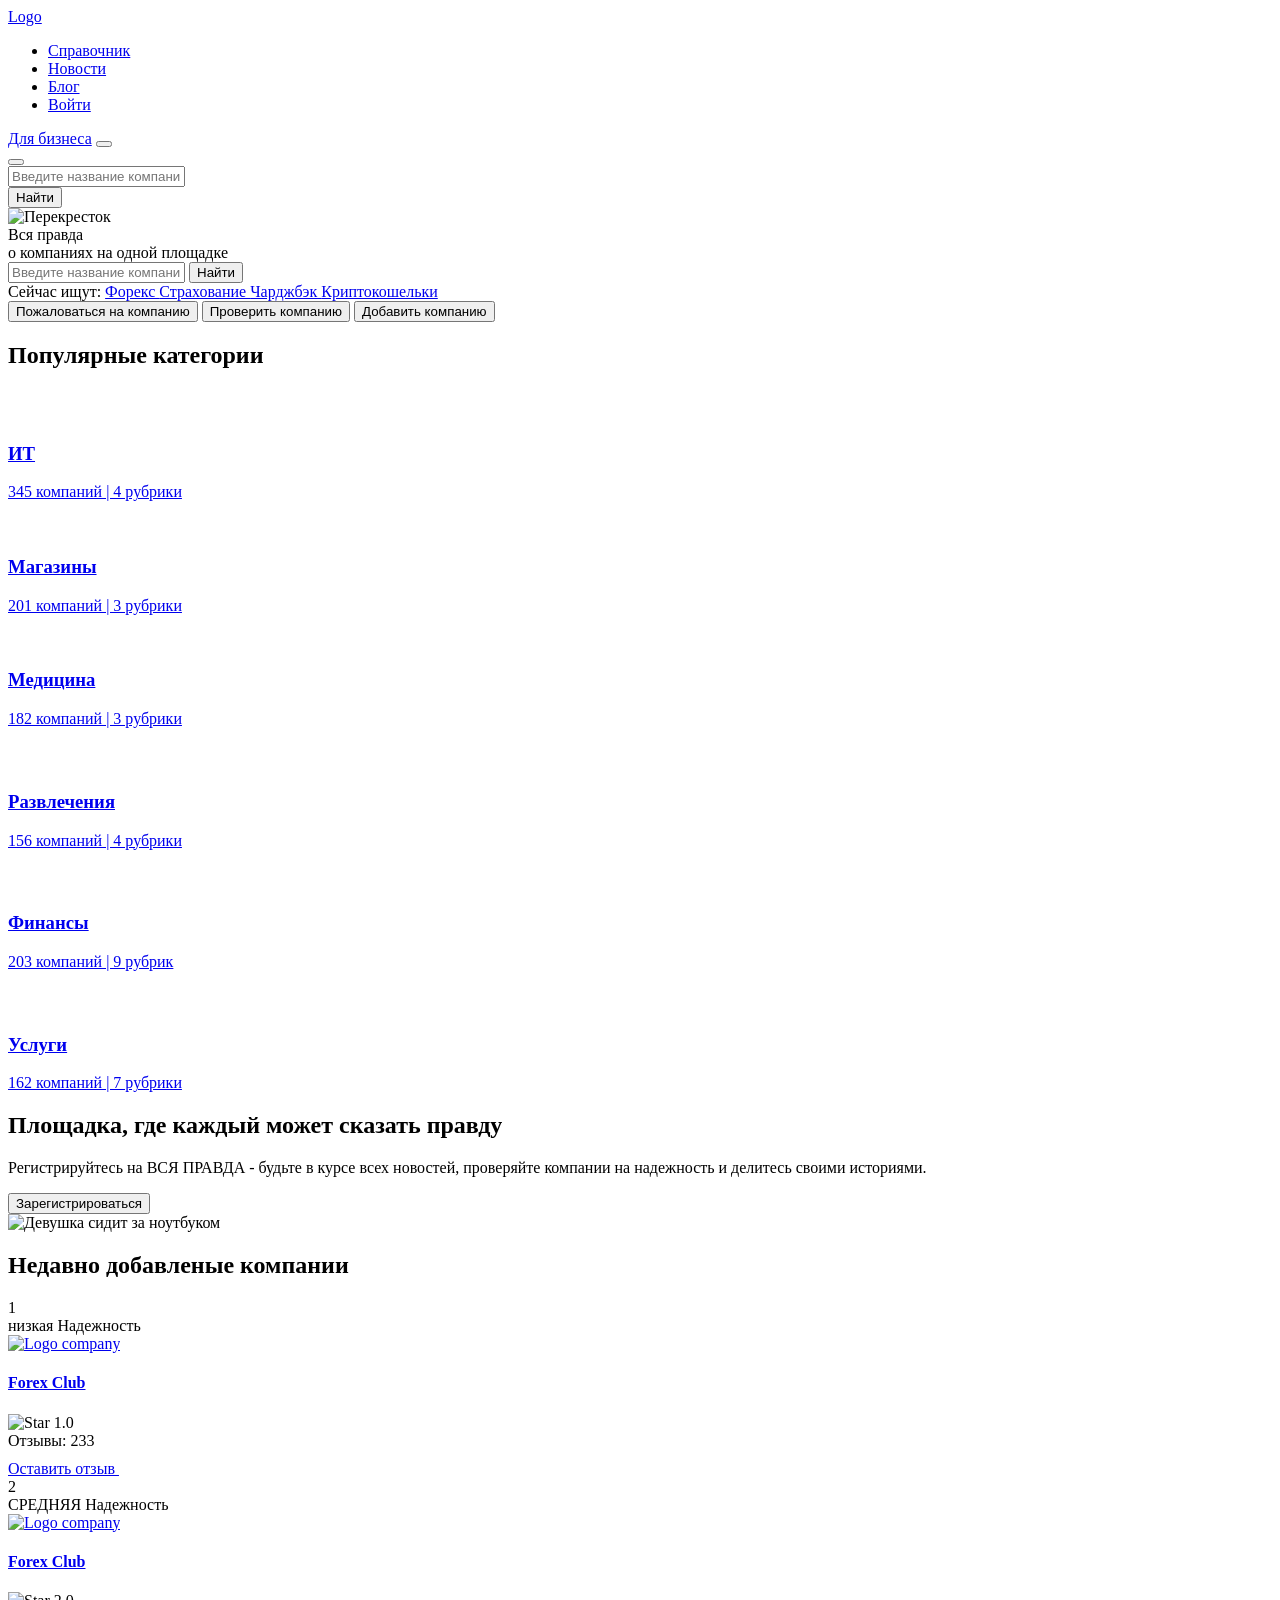
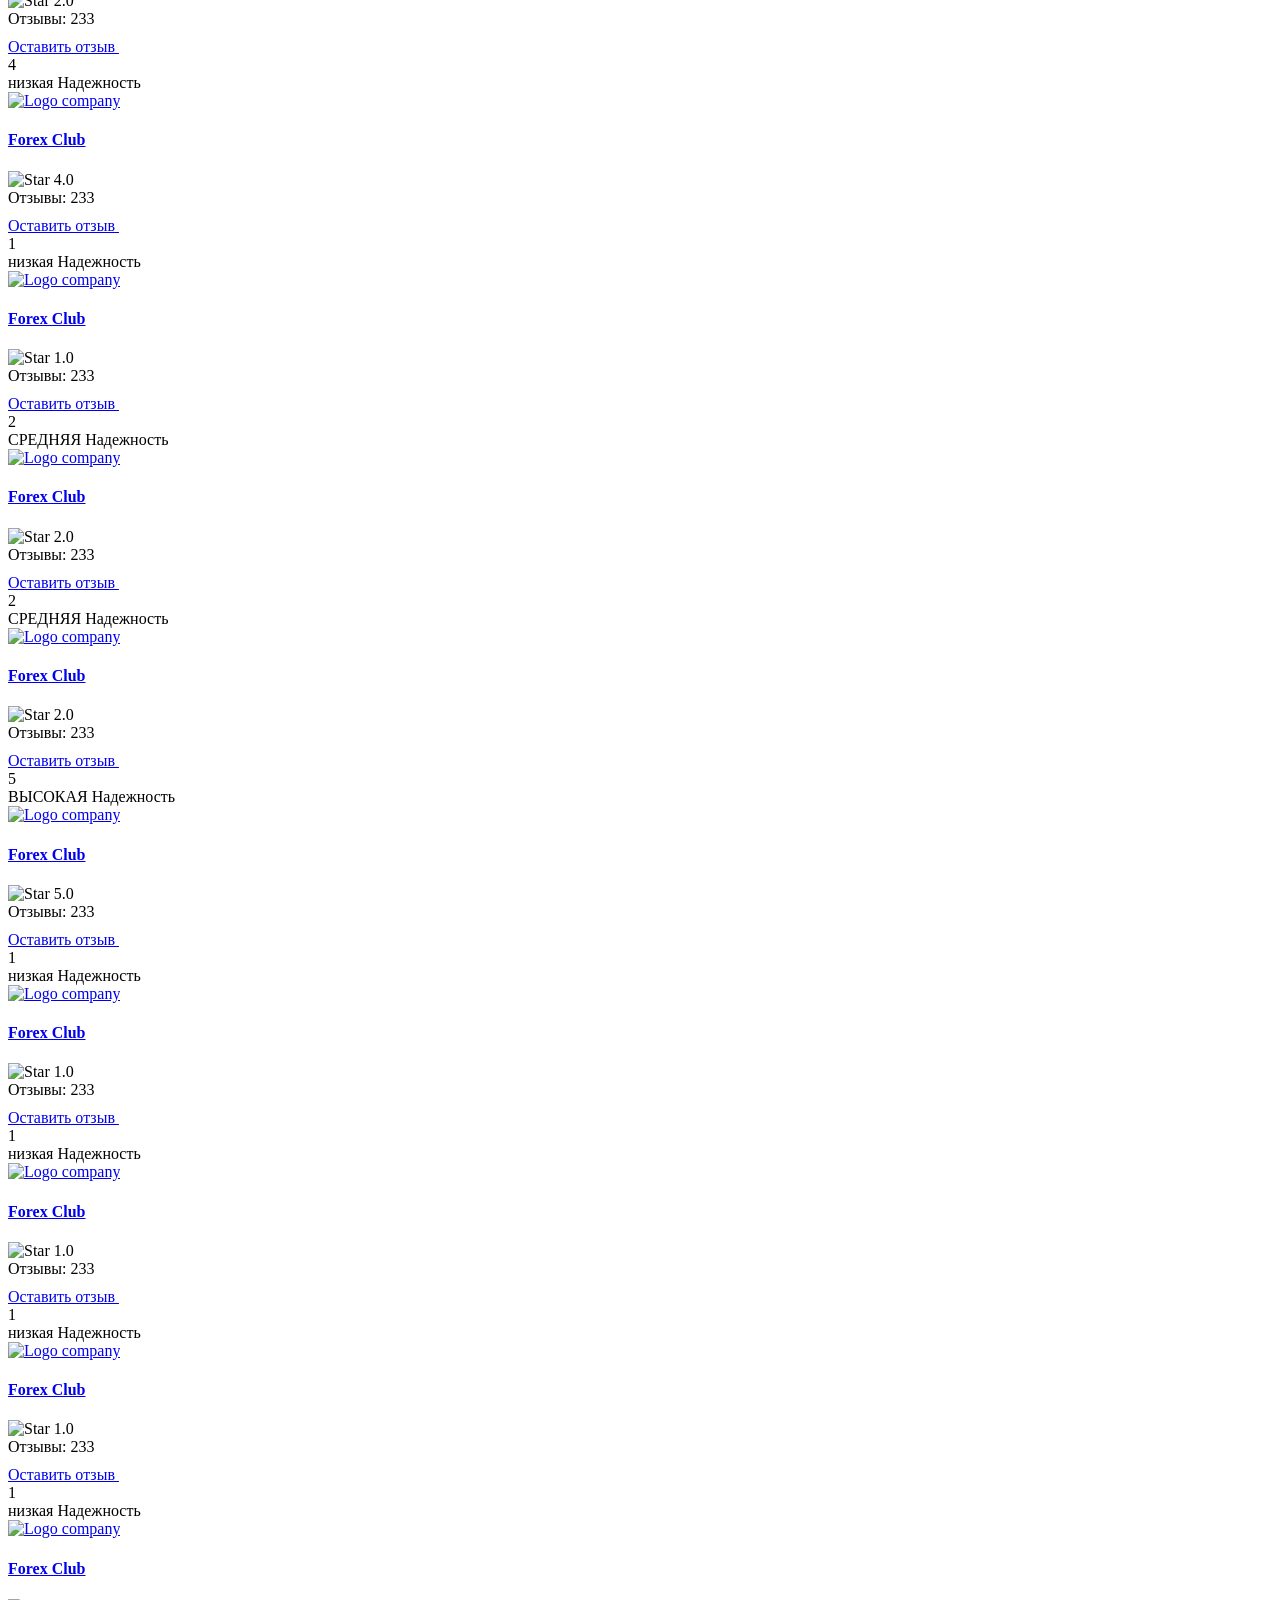
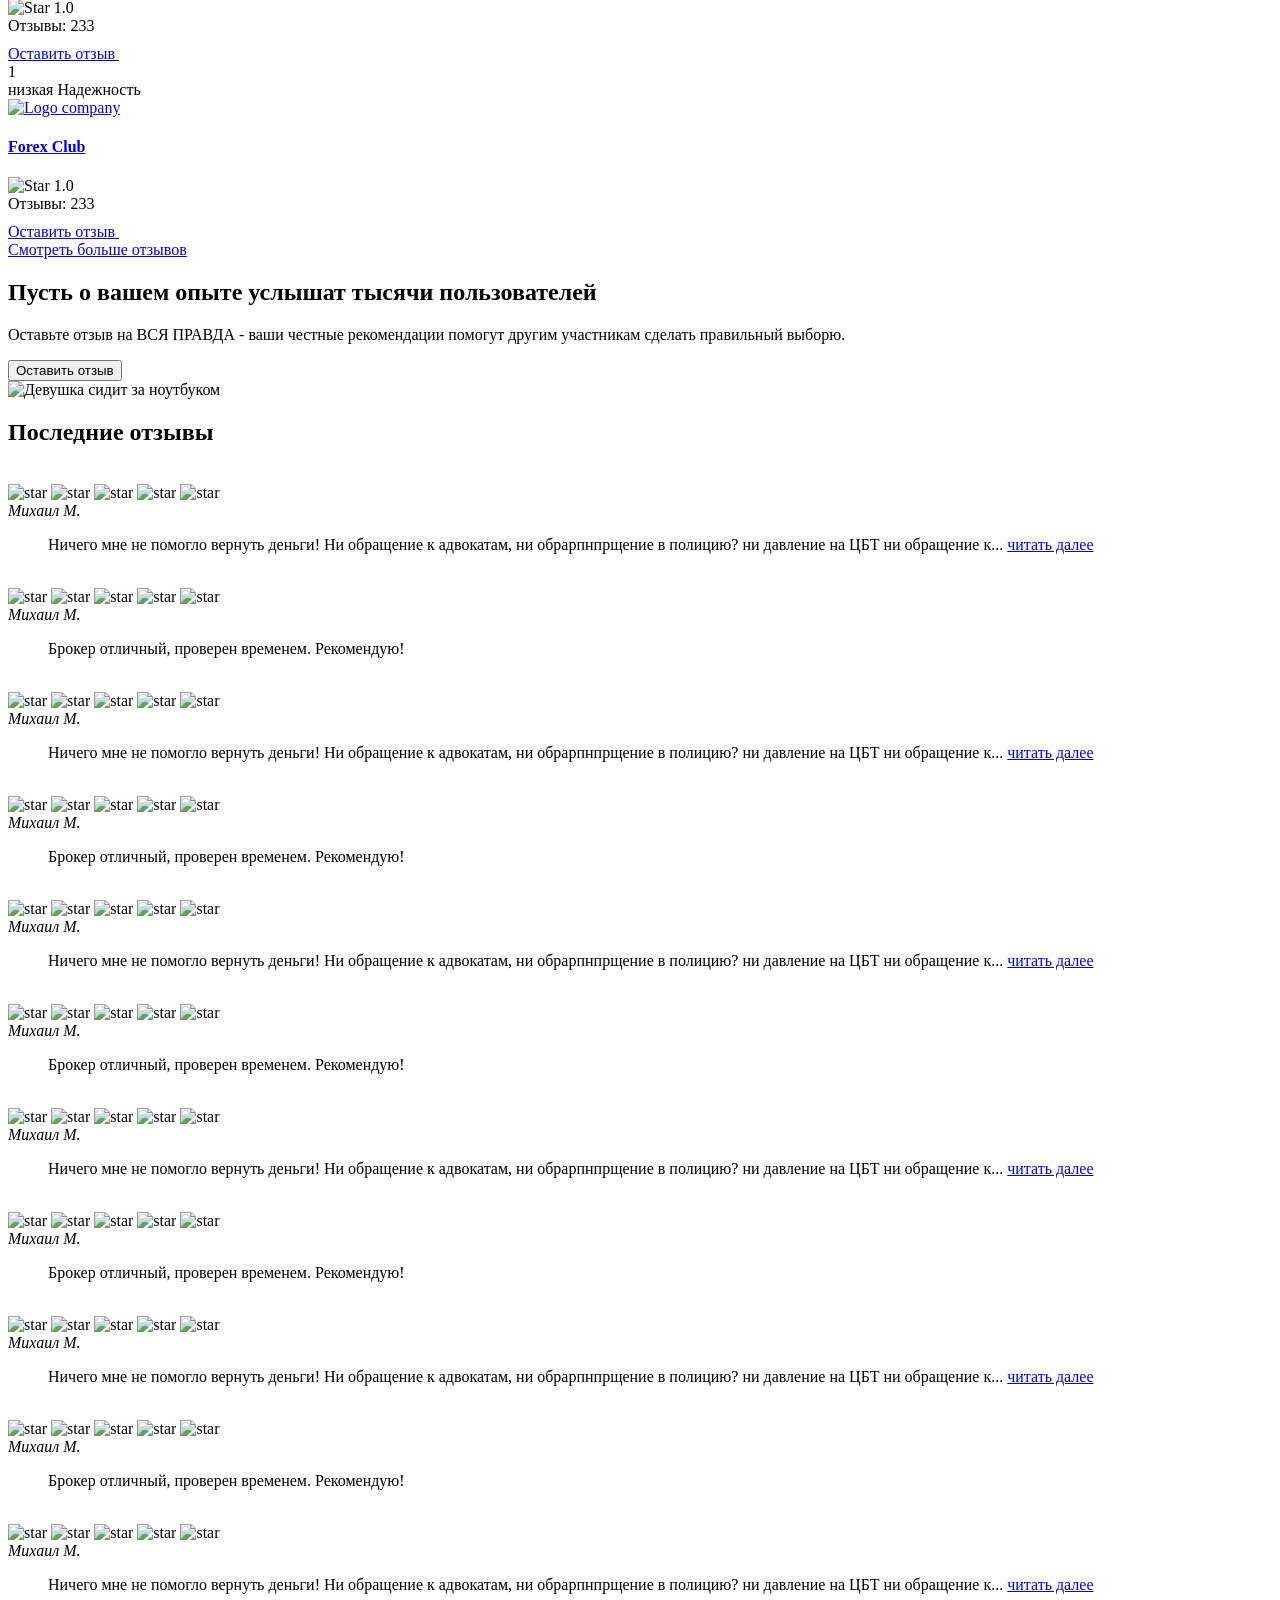
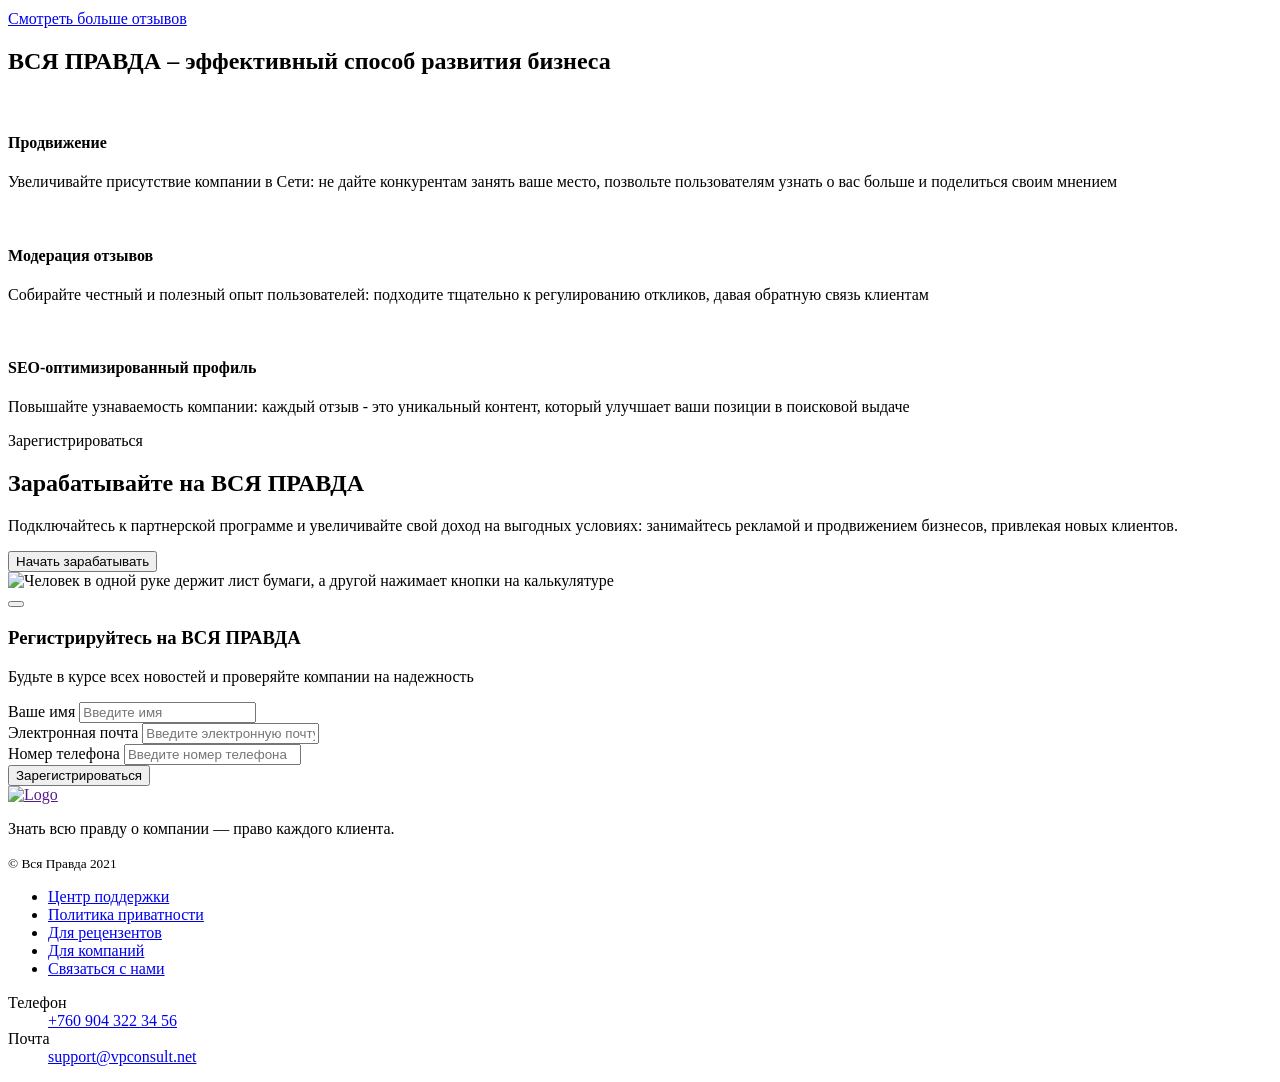
==== home.html @ 6b7313ef "Add files via upload" ====
<!DOCTYPE html>
<html lang="en">

<head>
	<title>HomePage</title>
	<meta charset="UTF-8">
	<meta name="format-detection" content="telephone=no">
	<style>
		body {
			opacity: 0;
		}
	</style>
	<link rel="stylesheet" href="css/style.min.css?_v=20260704232701">
	<link rel="shortcut icon" href="favicon.ico">
	<!-- <meta name="robots" content="noindex, nofollow"> -->
	<meta name="viewport" content="width=device-width, initial-scale=1.0">
</head>


<body>
	<div class="wrapper">
		<header class="header" data-scroll-show>
			<div class="header__top-wrap" data-lp>
				<div class="header__container">
					<div class="header__top">
						<a href="#" class="header__logo">Logo</a>
						<div class="header__menu-block">
							<div class="header__menu menu">
								<nav class="menu__body">
									<ul class="menu__list">
										<li class="menu__item"><a href="#" class="menu__link">Справочник</a></li>
										<li class="menu__item"><a href="#" class="menu__link">Новости</a></li>
										<li class="menu__item"><a href="#" class="menu__link">Блог</a></li>
										<li class="menu__item"><a href="#" class="menu__link menu__link_user">Войти</a></li>
									</ul>
								</nav>
							</div>
						</div>
						<a href="#" class="header__btn button" data-da=".header__menu, 479.98, last">Для бизнеса</a>
						<button type="button" class="menu__icon icon-menu"><span></span></button>
					</div>
				</div>
			</div>
			<div class="header__bottom">
				<div class="header__container">
					<form action="#" class="header__form form-search">
						<button type="button" class="form-search__button" aria-label="Найти"></button>
						<div class="form-search__input">
							<input autocomplete="off" type="text" name="form[]" placeholder="Введите название компании" class="input">
						</div>
						<button type="button" class="form-search__btn button button_fill">Найти</button>
					</form>
				</div>
			</div>
		</header>
		<main class="page">
			<section class="page__hero hero">
				<div class="hero__img-ibg">
					<picture><source srcset="img/main/main-bg.webp" type="image/webp"><img src="img/main/main-bg.jpg" alt="Перекресток"></picture>
				</div>
				<div class="hero__container">
					<div class="hero__title title title_big title_white">
						Вся правда <br> о компаниях на одной площадке
					</div>
					<form class="hero__search search-hero">
						<div class="search-hero__input">
							<input autocomplete="off" type="text" name="form[]" data-error="Помилка" placeholder="Введите название компании" class="input">
							<button type="submit" class="search-hero__button">Найти</button>
						</div>
						<div class="search-hero__list list-seach">
							<span class="list-seach__name">Сейчас ищут:</span>
							<a href="#" class="list-seach__item">
								Форекс
							</a>
							<a href="#" class="list-seach__item">
								Страхование
							</a>
							<a href="#" class="list-seach__item">
								Чарджбэк
							</a>
							<a href="#" class="list-seach__item">
								Криптокошельки
							</a>
						</div>
					</form>
					<div class="search-hero__buttons">
						<button type="button" class="search-hero__btn button button_fill">Пожаловаться на компанию </button>
						<button type="button" class="search-hero__btn button button_white">Проверить компанию</button>
						<button type="button" class="search-hero__btn button button_white">Добавить компанию </button>
					</div>
				</div>
			</section>
			<section class="page__categories categories">
				<div class="categories__container">
					<h2 class="categories__title title title_small">
						Популярные категории
					</h2>
					<div class="categories__body">
						<a href="#" class="categories__item item-categories">
							<div class="item-categories__icon">
								<svg xmlns="http://www.w3.org/2000/svg" width="34" height="31" viewBox="0 0 34 31" fill="none">
									<path fill-rule="evenodd" clip-rule="evenodd" d="M11.8337 21.6667C11.8337 21.1144 12.2814 20.6667 12.8337 20.6667H21.167C21.7193 20.6667 22.167 21.1144 22.167 21.6667V29.1667C22.167 29.719 21.7193 30.1667 21.167 30.1667H12.8337C12.2814 30.1667 11.8337 29.719 11.8337 29.1667V21.6667ZM13.8337 22.6667V28.1667H20.167V22.6667H13.8337Z" />
									<path fill-rule="evenodd" clip-rule="evenodd" d="M2.83366 2.66669C2.46547 2.66669 2.16699 2.96516 2.16699 3.33335V20C2.16699 20.3682 2.46547 20.6667 2.83366 20.6667H31.167C31.5352 20.6667 31.8337 20.3682 31.8337 20V3.33335C31.8337 2.96516 31.5352 2.66669 31.167 2.66669H2.83366ZM0.166992 3.33335C0.166992 1.86059 1.3609 0.666687 2.83366 0.666687H31.167C32.6398 0.666687 33.8337 1.86059 33.8337 3.33335V20C33.8337 21.4728 32.6398 22.6667 31.167 22.6667H2.83366C1.3609 22.6667 0.166992 21.4728 0.166992 20V3.33335Z" />
									<path fill-rule="evenodd" clip-rule="evenodd" d="M14.3337 17.5C14.3337 16.9477 14.7814 16.5 15.3337 16.5H18.667C19.2193 16.5 19.667 16.9477 19.667 17.5C19.667 18.0523 19.2193 18.5 18.667 18.5H15.3337C14.7814 18.5 14.3337 18.0523 14.3337 17.5Z" />
									<path fill-rule="evenodd" clip-rule="evenodd" d="M7.66699 29.1667C7.66699 28.6144 8.11471 28.1667 8.66699 28.1667H25.3337C25.8859 28.1667 26.3337 28.6144 26.3337 29.1667C26.3337 29.719 25.8859 30.1667 25.3337 30.1667H8.66699C8.11471 30.1667 7.66699 29.719 7.66699 29.1667Z" />
								</svg>
							</div>
							<h3 class="item-categories__name">
								ИТ
							</h3>
							<div class="item-categories__footer">
								345 компаний | 4 рубрики
							</div>

						</a>
						<a href="#" class="categories__item item-categories">
							<div class="item-categories__icon">
								<svg xmlns="http://www.w3.org/2000/svg" width="37" height="32" viewBox="0 0 37 32" fill="none">
									<path fill-rule="evenodd" clip-rule="evenodd" d="M0.594423 0.575845C0.759003 0.22446 1.11199 0 1.50001 0H4.41668C4.87555 0 5.27553 0.312297 5.38682 0.757464L6.44746 5H35.6667C35.9746 5 36.2654 5.14187 36.4549 5.38459C36.6444 5.6273 36.7115 5.94379 36.6368 6.24254L32.4702 22.9092C32.3589 23.3544 31.9589 23.6667 31.5 23.6667H9.83335C9.37448 23.6667 8.97449 23.3544 8.8632 22.9092L4.75202 6.46445L0.731791 1.64018C0.483388 1.3421 0.429843 0.927229 0.594423 0.575845ZM6.94746 7L10.6141 21.6667H30.7192L34.3859 7H6.94746Z" />
									<path fill-rule="evenodd" clip-rule="evenodd" d="M9.83335 27C9.00492 27 8.33335 27.6716 8.33335 28.5C8.33335 29.3284 9.00492 30 9.83335 30C10.6618 30 11.3333 29.3284 11.3333 28.5C11.3333 27.6716 10.6618 27 9.83335 27ZM6.33335 28.5C6.33335 26.567 7.90035 25 9.83335 25C11.7663 25 13.3333 26.567 13.3333 28.5C13.3333 30.433 11.7663 32 9.83335 32C7.90035 32 6.33335 30.433 6.33335 28.5Z" />
									<path fill-rule="evenodd" clip-rule="evenodd" d="M31.5 27C30.6716 27 30 27.6716 30 28.5C30 29.3284 30.6716 30 31.5 30C32.3284 30 33 29.3284 33 28.5C33 27.6716 32.3284 27 31.5 27ZM28 28.5C28 26.567 29.567 25 31.5 25C33.433 25 35 26.567 35 28.5C35 30.433 33.433 32 31.5 32C29.567 32 28 30.433 28 28.5Z" />
								</svg>
							</div>
							<h3 class="item-categories__name">
								Магазины
							</h3>
							<div class="item-categories__footer">
								201 компаний | 3 рубрики
							</div>

						</a>
						<a href="#" class="categories__item item-categories">
							<div class="item-categories__icon">
								<svg xmlns="http://www.w3.org/2000/svg" width="34" height="32" viewBox="0 0 34 32" fill="none">
									<path fill-rule="evenodd" clip-rule="evenodd" d="M0.948041 9.94757C1.44814 9.44748 2.12641 9.16652 2.83366 9.16652H31.167C31.8742 9.16652 32.5525 9.44748 33.0526 9.94757C33.5527 10.4477 33.8337 11.1259 33.8337 11.8332V28.4999C33.8337 29.2071 33.5527 29.8854 33.0526 30.3855C32.5525 30.8856 31.8742 31.1665 31.167 31.1665H2.83366C2.12642 31.1665 1.44814 30.8856 0.948041 30.3855C0.447943 29.8854 0.166992 29.2071 0.166992 28.4999V11.8332C0.166992 11.1259 0.447944 10.4477 0.948041 9.94757ZM2.83366 11.1665C2.65685 11.1665 2.48728 11.2368 2.36225 11.3618C2.23723 11.4868 2.16699 11.6564 2.16699 11.8332V28.4999C2.16699 28.6767 2.23723 28.8462 2.36225 28.9713C2.48728 29.0963 2.65685 29.1665 2.83366 29.1665H31.167C31.3438 29.1665 31.5134 29.0963 31.6384 28.9713C31.7634 28.8462 31.8337 28.6767 31.8337 28.4999V11.8332C31.8337 11.6564 31.7634 11.4868 31.6384 11.3618C31.5134 11.2368 31.3438 11.1665 31.167 11.1665H2.83366Z" />
									<path fill-rule="evenodd" clip-rule="evenodd" d="M7.66699 1.83319C7.66699 1.28091 8.11471 0.833191 8.66699 0.833191H25.3337C25.8859 0.833191 26.3337 1.28091 26.3337 1.83319V10.1665C26.3337 10.7188 25.8859 11.1665 25.3337 11.1665H8.66699C8.11471 11.1665 7.66699 10.7188 7.66699 10.1665V1.83319ZM9.66699 2.83319V9.16652H24.3337V2.83319H9.66699Z" />
									<path fill-rule="evenodd" clip-rule="evenodd" d="M11.8337 20.1665C11.8337 19.6142 12.2814 19.1665 12.8337 19.1665H21.167C21.7193 19.1665 22.167 19.6142 22.167 20.1665C22.167 20.7188 21.7193 21.1665 21.167 21.1665H12.8337C12.2814 21.1665 11.8337 20.7188 11.8337 20.1665Z" />
									<path fill-rule="evenodd" clip-rule="evenodd" d="M17.0003 14.9999C17.5526 14.9999 18.0003 15.4476 18.0003 15.9999V24.3332C18.0003 24.8855 17.5526 25.3332 17.0003 25.3332C16.448 25.3332 16.0003 24.8855 16.0003 24.3332V15.9999C16.0003 15.4476 16.448 14.9999 17.0003 14.9999Z" />
								</svg>
							</div>
							<h3 class="item-categories__name">
								Медицина
							</h3>
							<div class="item-categories__footer">
								182 компаний | 3 рубрики
							</div>

						</a>
						<a href="#" class="categories__item item-categories">
							<div class="item-categories__icon">
								<svg xmlns="http://www.w3.org/2000/svg" width="40" height="40" viewBox="0 0 40 40" fill="none">
									<path fill-rule="evenodd" clip-rule="evenodd" d="M4 10.8334C4 10.2811 4.44772 9.83336 5 9.83336H8.16667C8.5207 9.83336 8.84835 10.0206 9.02813 10.3255L17.4922 24.6843L25.8012 10.3323C25.98 10.0235 26.3098 9.83336 26.6667 9.83336H29.8333C30.3856 9.83336 30.8333 10.2811 30.8333 10.8334C30.8333 11.3856 30.3856 11.8334 29.8333 11.8334H27.2432L18.3654 27.1677C18.1873 27.4753 17.8594 27.6653 17.5039 27.6667C17.1485 27.6681 16.819 27.4807 16.6385 27.1745L7.59533 11.8334H5C4.44772 11.8334 4 11.3856 4 10.8334Z" />
									<path fill-rule="evenodd" clip-rule="evenodd" d="M16.8901 7.63546C19.7867 2.48664 26.3081 0.660977 31.4569 3.55666C36.606 6.45251 38.4306 12.9748 35.535 18.1226C32.6391 23.2717 26.1177 25.0972 20.9682 22.2016C20.4868 21.9309 20.316 21.3212 20.5867 20.8398C20.8574 20.3584 21.4671 20.1876 21.9485 20.4583C26.1356 22.8127 31.4375 21.3282 33.7917 17.1422C36.1461 12.9568 34.6624 7.65403 30.4765 5.29989C26.2903 2.94557 20.9883 4.42991 18.6332 8.61609C18.3624 9.09743 17.7527 9.26811 17.2714 8.99732C16.79 8.72653 16.6193 8.1168 16.8901 7.63546Z" />
									<path fill-rule="evenodd" clip-rule="evenodd" d="M12.3333 36.6667C12.3333 36.1144 12.781 35.6667 13.3333 35.6667H21.6667C22.219 35.6667 22.6667 36.1144 22.6667 36.6667C22.6667 37.219 22.219 37.6667 21.6667 37.6667H13.3333C12.781 37.6667 12.3333 37.219 12.3333 36.6667Z" />
									<path fill-rule="evenodd" clip-rule="evenodd" d="M17.5 25.6667C18.0523 25.6667 18.5 26.1144 18.5 26.6667V36.6667C18.5 37.219 18.0523 37.6667 17.5 37.6667C16.9477 37.6667 16.5 37.219 16.5 36.6667V26.6667C16.5 26.1144 16.9477 25.6667 17.5 25.6667Z" />
									<path fill-rule="evenodd" clip-rule="evenodd" d="M10 13.3334L9.29289 12.6262C8.90237 13.0168 8.90237 13.6499 9.29289 14.0405C9.68228 14.4298 10.3129 14.431 10.7037 14.0439L10.709 14.0388C10.7157 14.0324 10.7284 14.0205 10.7468 14.0038C10.7837 13.9705 10.8434 13.9184 10.9242 13.8538C11.0864 13.724 11.33 13.5465 11.642 13.3683C12.2701 13.0094 13.1404 12.6667 14.1667 12.6667C15.0949 12.6667 15.9012 13.1236 16.9855 13.7742C17.0122 13.7902 17.0392 13.8064 17.0663 13.8227C18.0531 14.4155 19.3036 15.1667 20.8333 15.1667C22.1935 15.1667 23.3287 14.9402 24.1289 14.7115C24.5296 14.5971 24.8483 14.4815 25.0719 14.392C25.1838 14.3473 25.2721 14.309 25.3351 14.2805C25.3666 14.2663 25.3919 14.2545 25.4106 14.2456L25.4338 14.2344L25.4418 14.2305L25.4448 14.229L25.4461 14.2283C25.4464 14.2282 25.4472 14.2278 25.0278 13.3889L25.4472 14.2278C25.9412 13.9808 26.1414 13.3801 25.8944 12.8861C25.648 12.3933 25.0496 12.1929 24.5562 12.4372M10 13.3334C9.29289 12.6262 9.29262 12.6265 9.29289 12.6262L9.29401 12.6251L9.29528 12.6239L9.29831 12.6209L9.30625 12.6131L9.32967 12.5905C9.34861 12.5725 9.37419 12.5486 9.40621 12.5196C9.47021 12.4618 9.56027 12.3837 9.67478 12.2921C9.9032 12.1093 10.2325 11.8702 10.6497 11.6318C11.4799 11.1574 12.6929 10.6667 14.1667 10.6667C15.6964 10.6667 16.9469 11.4179 17.9337 12.0107C17.9608 12.027 17.9878 12.0432 18.0145 12.0592C19.0988 12.7098 19.9051 13.1667 20.8333 13.1667C21.9731 13.1667 22.9213 12.9765 23.5794 12.7885C23.9079 12.6946 24.1621 12.6019 24.3291 12.5351C24.4126 12.5017 24.474 12.4749 24.5119 12.4578C24.5308 12.4492 24.5439 12.4431 24.5507 12.4399L24.5562 12.4372L24.5546 12.438" />
								</svg>
							</div>
							<h3 class="item-categories__name">
								Развлечения
							</h3>
							<div class="item-categories__footer">
								156 компаний | 4 рубрики
							</div>

						</a>
						<a href="#" class="categories__item item-categories">
							<div class="item-categories__icon">
								<svg xmlns="http://www.w3.org/2000/svg" width="40" height="40" viewBox="0 0 40 40" fill="none">
									<path fill-rule="evenodd" clip-rule="evenodd" d="M2.33301 10.8333C2.33301 10.281 2.78072 9.83331 3.33301 9.83331H36.6663C37.2186 9.83331 37.6663 10.281 37.6663 10.8333V30.8333C37.6663 31.3856 37.2186 31.8333 36.6663 31.8333H3.33301C2.78072 31.8333 2.33301 31.3856 2.33301 30.8333V10.8333ZM4.33301 11.8333V29.8333H35.6663V11.8333H4.33301Z" />
									<path fill-rule="evenodd" clip-rule="evenodd" d="M2.33301 10.8333C2.33301 10.281 2.78072 9.83331 3.33301 9.83331H9.99967C10.2649 9.83331 10.5192 9.93867 10.7068 10.1262C10.8943 10.3137 10.9997 10.5681 10.9997 10.8333C10.9997 12.8666 10.1919 14.8167 8.75416 16.2545C7.31638 17.6922 5.36633 18.5 3.33301 18.5C3.06779 18.5 2.81344 18.3946 2.6259 18.2071C2.43836 18.0195 2.33301 17.7652 2.33301 17.5V10.8333ZM4.33301 11.8333V16.4111C5.46441 16.2082 6.51599 15.6642 7.33995 14.8402C8.1639 14.0163 8.70792 12.9647 8.91076 11.8333H4.33301Z" />
									<path fill-rule="evenodd" clip-rule="evenodd" d="M2.6259 23.4595C2.81344 23.272 3.06779 23.1666 3.33301 23.1666C5.36633 23.1666 7.31638 23.9743 8.75416 25.4121C10.1919 26.8499 10.9997 28.7999 10.9997 30.8333C10.9997 31.0985 10.8943 31.3528 10.7068 31.5404C10.5192 31.7279 10.2649 31.8333 9.99967 31.8333L3.33301 31.8333C2.78072 31.8333 2.33301 31.3856 2.33301 30.8333V24.1666C2.33301 23.9014 2.43836 23.647 2.6259 23.4595ZM4.33301 25.2555V29.8333L8.91076 29.8333C8.70792 28.7019 8.1639 27.6503 7.33995 26.8263C6.51599 26.0024 5.46441 25.4584 4.33301 25.2555Z" />
									<path fill-rule="evenodd" clip-rule="evenodd" d="M35.6663 25.2555C34.5349 25.4584 33.4833 26.0024 32.6594 26.8263C31.8354 27.6503 31.2914 28.7019 31.0886 29.8333L35.6663 29.8333L35.6663 25.2555ZM31.2452 25.4121C32.6829 23.9743 34.633 23.1666 36.6663 23.1666C36.9315 23.1666 37.1859 23.272 37.3734 23.4595C37.561 23.647 37.6663 23.9014 37.6663 24.1666L37.6663 30.8333C37.6663 31.3856 37.2186 31.8333 36.6663 31.8333L29.9996 31.8333C29.4474 31.8333 28.9996 31.3856 28.9996 30.8333C28.9996 28.7999 29.8074 26.8499 31.2452 25.4121Z" />
									<path fill-rule="evenodd" clip-rule="evenodd" d="M28.9996 10.8333C28.9996 10.281 29.4474 9.83331 29.9996 9.83331H36.6663C37.2186 9.83331 37.6663 10.281 37.6663 10.8333L37.6663 17.5C37.6663 17.7652 37.561 18.0195 37.3734 18.2071C37.1859 18.3946 36.9315 18.5 36.6663 18.5C34.633 18.5 32.6829 17.6922 31.2452 16.2545C29.8074 14.8167 28.9996 12.8666 28.9996 10.8333ZM31.0886 11.8333C31.2914 12.9647 31.8354 14.0163 32.6594 14.8402C33.4833 15.6642 34.5349 16.2082 35.6663 16.4111L35.6663 11.8333H31.0886Z" />
									<path fill-rule="evenodd" clip-rule="evenodd" d="M14.833 20.8333C14.833 17.6977 16.9837 14.8333 19.9997 14.8333C23.0157 14.8333 25.1663 17.6977 25.1663 20.8333C25.1663 23.9689 23.0157 26.8333 19.9997 26.8333C16.9837 26.8333 14.833 23.9689 14.833 20.8333ZM19.9997 16.8333C18.414 16.8333 16.833 18.4456 16.833 20.8333C16.833 23.2211 18.414 24.8333 19.9997 24.8333C21.5853 24.8333 23.1663 23.2211 23.1663 20.8333C23.1663 18.4456 21.5853 16.8333 19.9997 16.8333Z" />
								</svg>
							</div>
							<h3 class="item-categories__name">
								Финансы
							</h3>
							<div class="item-categories__footer">
								203 компаний | 9 рубрик
							</div>
						</a>
						<a href="#" class="categories__item item-categories">
							<div class="item-categories__icon">
								<svg xmlns="http://www.w3.org/2000/svg" width="40" height="40" viewBox="0 0 40 40" fill="none">
									<path fill-rule="evenodd" clip-rule="evenodd" d="M9.6662 6.29947L9.65369 6.29023L9.63987 6.28307C9.61254 6.2689 9.58058 6.24942 9.53782 6.22302L9.53247 6.21972C9.49306 6.19538 9.44659 6.16668 9.39703 6.13922C9.29417 6.08225 9.1629 6.02181 9.01251 6.00475C8.85599 5.98698 8.68942 6.01742 8.52408 6.12457C8.36394 6.22835 8.2141 6.39798 8.07142 6.64368L1.39356 17.5617C1.05638 18.0319 0.932437 18.4055 1.03497 18.7663C1.08423 18.9396 1.18135 19.092 1.29818 19.2354C1.41328 19.3768 1.55744 19.5213 1.71028 19.6746L1.71395 19.6782L1.71654 19.6807L2.65526 20.5883C2.90789 20.931 3.13668 21.2482 3.30249 21.4843C3.38661 21.604 3.45376 21.7017 3.49939 21.7709L3.52265 21.8066C3.5133 21.8301 3.50153 21.8585 3.48757 21.8911C3.44742 21.9849 3.39179 22.1075 3.33056 22.2359C3.1071 22.7041 2.99125 23.1333 2.99707 23.5672C3.00288 24.0013 3.13027 24.4232 3.36666 24.8771C3.77169 25.6549 4.58731 26.3665 5.3458 26.5816C5.43857 26.6079 5.52414 26.6257 5.56906 26.6412C5.56964 26.6551 5.56906 26.6663 5.56906 26.6911C5.56906 27.4842 6.11564 28.399 6.91463 29.0386C7.5532 29.5497 8.20711 29.8 8.95552 29.8084L9.24165 29.8205C9.2544 29.8598 9.27167 29.9025 9.29131 29.9461C9.33072 30.0337 9.38459 30.1357 9.44536 30.2406C9.5664 30.4496 9.72306 30.6837 9.86481 30.8523C10.2096 31.2626 10.822 31.6792 11.347 31.8635C11.6537 31.9711 11.8697 31.9977 12.3282 31.9969L12.7342 31.9961C12.7497 32.066 12.7916 32.157 12.8336 32.2374C12.8787 32.3238 12.9355 32.4197 12.994 32.5052C13.6082 33.404 14.7534 34 15.8595 34C16.2516 34 16.6841 33.9994 17.1425 33.7289C17.2415 33.6705 17.3428 33.5737 17.4595 33.4465C17.5789 33.3163 17.7287 33.1381 17.924 32.9028C17.9988 32.8128 18.0726 32.7324 18.1302 32.6761C18.1404 32.6661 18.1498 32.6572 18.1582 32.6494C18.1714 32.6541 18.1862 32.6595 18.2023 32.6656C18.274 32.6927 18.366 32.7306 18.4601 32.7727C19.4406 33.2119 20.7912 33.6222 21.8506 33.8025C22.1537 33.8541 22.5994 33.8835 23.0196 33.89C23.4364 33.8965 23.8517 33.8809 24.0887 33.8354C24.5501 33.747 25.1638 33.5224 25.529 33.3059C26.143 32.9419 26.7653 32.2326 27.0668 31.5578L27.1211 31.4364L27.5943 31.4153C28.0091 31.3968 28.3414 31.3442 28.6363 31.2286C28.9337 31.1118 29.1802 30.9359 29.4309 30.6891C29.6246 30.4983 29.8555 30.2089 29.9452 30.0333C30.0325 29.8625 30.1294 29.6099 30.2039 29.3807C30.2415 29.2653 30.2745 29.1524 30.2982 29.0552L30.3336 28.8532C30.3725 28.8463 30.4257 28.8395 30.501 28.8312C31.5606 28.7124 32.4851 28.1359 33.0968 27.2202C33.3863 26.7866 33.5984 26.1936 33.6153 25.7417L33.6226 25.5474L33.7778 25.5132C34.6957 25.3112 35.4677 24.6682 35.8204 23.8087C35.9945 23.3847 36.0814 22.9863 36.0731 22.5752C36.065 22.1647 36.007 21.8133 35.8175 21.3619C35.8826 21.2971 35.999 21.2013 36.1877 21.0584C36.4231 20.8804 36.9143 20.4083 37.3356 19.993C37.5488 19.7828 37.748 19.5833 37.8938 19.4363C38.4155 18.9687 38.8812 18.4071 38.964 18.1433C39.0516 17.8641 38.9541 17.6651 38.9356 17.5921C38.9286 17.5642 38.9156 17.5346 38.9065 17.5146C38.8956 17.4903 38.8816 17.4616 38.8653 17.4296C38.8328 17.3655 38.7888 17.2834 38.7369 17.1893C38.633 17.0008 38.4947 16.7602 38.3472 16.5125L37.194 14.5774C35.4005 11.5686 33.5944 8.52829 33.2127 7.8752C33.0934 7.67108 32.9763 7.47533 32.8837 7.32414L32.7033 7.04371C32.608 6.89091 32.4775 6.79777 32.312 6.77056C32.1624 6.74599 32.0042 6.77923 31.8543 6.82406C31.703 6.86925 31.5252 6.93793 31.3391 7.0047C31.1481 7.07315 30.9351 7.14461 30.6941 7.20414L30.6879 7.20591C30.3317 7.30648 29.8552 7.36449 29.372 7.37378C28.8888 7.38307 28.4141 7.34331 28.0616 7.25662C27.8888 7.21412 27.3989 7.05999 26.9733 6.91318C25.9144 6.54776 25.0672 6.31573 24.4234 6.21835C22.3294 5.90151 18.7721 6.52008 15.3557 7.77079L14.5857 8.05267L14.0428 7.97291C13.3079 7.86481 12.1269 7.59862 11.6238 7.42929C11.1462 7.26847 10.5389 6.94333 10.0548 6.58616L9.6662 6.29947ZM22.4207 7.8998C20.2557 8.08446 17.8756 8.66186 15.4663 9.58968C15.2381 9.67757 15.0922 9.74212 14.9726 9.81139C14.8555 9.87923 14.7581 9.95496 14.6315 10.071C14.4572 10.2308 14.2311 10.4752 14.1334 10.607C14.1121 10.6357 14.0631 10.7179 13.9878 10.855C13.9153 10.9872 13.8243 11.159 13.7215 11.3572C13.5158 11.7534 13.2645 12.2512 13.0203 12.7394C12.7764 13.2274 12.5399 13.7051 12.3646 14.061C12.2769 14.2389 12.2044 14.3862 12.154 14.4891L12.1424 14.5128C12.1544 14.5222 12.1672 14.5319 12.1804 14.5418C12.274 14.6115 12.3694 14.669 12.4339 14.6867C12.6345 14.7418 12.9016 14.7741 13.1699 14.7791C13.4391 14.784 13.693 14.761 13.8685 14.7146C14.7179 14.4896 15.8312 13.801 16.4434 12.6626C16.6137 12.346 16.7682 12.1353 16.9178 11.9882C17.0704 11.8383 17.211 11.7614 17.3404 11.7044C17.4128 11.6725 17.5089 11.6552 17.5924 11.6439C17.6818 11.6319 17.7805 11.6241 17.8706 11.6191L18.4157 11.5868C18.5533 11.5719 18.7406 11.5498 18.9401 11.5217C19.14 11.4934 19.3498 11.4593 19.533 11.4202C19.7216 11.3801 19.8641 11.3383 19.9406 11.3001C20.0404 11.2501 20.1529 11.2056 20.2553 11.1731C20.3514 11.1427 20.4599 11.1159 20.5441 11.1159C20.6416 11.1159 20.7689 11.146 20.9025 11.1866C21.0424 11.2292 21.2106 11.2901 21.3988 11.3649C21.7756 11.5148 22.2423 11.7243 22.741 11.9652C23.7377 12.4465 24.8736 13.0586 25.6887 13.5803C27.8885 14.9884 29.053 15.8208 32.694 18.5864C33.2398 19.0009 33.7348 19.3722 34.0994 19.6415C34.2818 19.7762 34.4309 19.8849 34.5372 19.9605L34.6456 20.0221C34.7043 19.9866 34.7851 19.9293 34.8843 19.8526C35.0812 19.7001 35.3344 19.4835 35.597 19.2446C36.1279 18.7617 36.6712 18.2114 36.8677 17.9298L36.9668 17.7878L36.2591 16.5826C35.8348 15.8601 34.9763 14.3947 34.3514 13.3262C33.7264 12.2572 33.1122 11.2119 32.9864 11.0025C32.859 10.7903 32.4887 10.1582 32.1637 9.59783L31.6552 8.72103L31.4569 8.79227C30.8345 9.01593 30.1473 9.11474 29.2851 9.11184C28.7514 9.11005 28.399 9.09516 27.9848 9.01485C27.5754 8.93547 27.1106 8.79305 26.3501 8.54478C24.4329 7.91883 23.6511 7.79485 22.4207 7.8998ZM9.0331 8.64049C9.11309 8.49038 9.1922 8.34315 9.25135 8.23341L9.25804 8.22102L9.75016 8.46715C9.80499 8.49137 9.88428 8.52611 9.9825 8.5683C10.1788 8.65266 10.4513 8.76701 10.7554 8.88692C11.3582 9.12458 12.1043 9.39173 12.6276 9.48294C12.677 9.49155 12.7237 9.50076 12.766 9.51001C12.7425 9.5427 12.7167 9.57758 12.6895 9.61312C12.6181 9.70651 12.4821 9.94278 12.3162 10.2585C12.1467 10.5809 11.9378 11.0017 11.719 11.4765C11.5059 11.939 11.3121 12.3419 11.1411 12.696C10.9705 13.0494 10.8213 13.3562 10.6991 13.6237C10.4588 14.149 10.3035 14.5585 10.3035 14.9041C10.3035 15.2605 10.4435 15.5357 10.684 15.7527C10.9153 15.9614 11.2365 16.1135 11.5987 16.2482C12.2451 16.4887 12.7368 16.5641 13.4279 16.5292C14.8548 16.4569 16.1395 15.7136 17.3666 14.2991C17.6336 13.9914 17.9264 13.6316 18.0145 13.4998C18.0499 13.4469 18.0712 13.4166 18.0884 13.3964C18.1036 13.3787 18.1081 13.3777 18.1059 13.3788C18.1059 13.3788 18.1104 13.3756 18.1387 13.3728C18.1692 13.3696 18.2112 13.3688 18.2795 13.3687C18.7913 13.3684 19.581 13.2498 20.0582 13.1011C20.1751 13.0646 20.2995 13.0312 20.4049 13.007C20.5174 12.981 20.5888 12.9701 20.6103 12.9698C20.6103 12.9698 20.6191 12.9699 20.6449 12.9752C20.6689 12.9802 20.7002 12.9884 20.7393 13.0005C20.8173 13.0243 20.9177 13.0607 21.0377 13.1086C21.2771 13.2043 21.5843 13.3418 21.9273 13.5064C22.6132 13.8355 23.4335 14.2682 24.1274 14.6793C25.8313 15.6888 28.2135 17.3594 31.1281 19.5909C31.3875 19.7896 32.1346 20.3513 32.7883 20.8392C33.1143 21.0824 33.421 21.3159 33.6523 21.4958C33.768 21.5859 33.8642 21.6621 33.9344 21.7191C33.9695 21.7477 33.9972 21.7708 34.017 21.7881C34.0411 21.8089 34.0442 21.813 34.0393 21.8073C34.2213 22.0211 34.3143 22.3329 34.3043 22.6536C34.2942 22.9742 34.182 23.2769 33.9882 23.4746C33.6777 23.7915 33.0933 23.9465 32.5608 23.8239C32.5384 23.8188 32.4906 23.8023 32.3754 23.7426C32.2626 23.6841 32.0969 23.5903 31.8428 23.4399C31.3352 23.1393 30.4872 22.6198 29.03 21.7225C27.4137 20.727 26.6275 20.2413 26.21 20.0055C26.0033 19.8888 25.8724 19.8247 25.7691 19.7925C25.6537 19.7567 25.5738 19.7624 25.5083 19.7624C25.404 19.7624 25.3055 19.7718 25.2056 19.8176C25.1102 19.8613 25.0308 19.9306 24.9478 20.0127C24.8633 20.0964 24.7904 20.1763 24.7463 20.2765C24.701 20.3794 24.6944 20.4835 24.6944 20.5949C24.6944 20.7874 24.7276 20.9573 24.835 21.1135C24.9375 21.2624 25.0944 21.3787 25.2953 21.4959C25.6845 21.723 27.6621 22.9305 27.9346 23.1074C28.1168 23.2256 28.5636 23.4978 29.8471 24.2726C30.6998 24.7874 31.227 25.1142 31.5406 25.3284C31.6985 25.4363 31.7944 25.5104 31.8491 25.5617C31.8491 25.5617 31.8132 25.9095 31.6968 26.1292C31.5804 26.3488 31.4277 26.5508 31.2804 26.6735C30.9604 26.94 30.6408 27.063 30.3052 27.0655C30.1205 27.0668 30.011 27.0555 29.8135 26.971C29.5993 26.8795 29.2929 26.7063 28.7221 26.3726C27.1363 25.4454 25.9265 24.7453 25.0984 24.2756C24.6846 24.0408 24.3651 23.8631 24.1413 23.7431C24.0297 23.6832 23.9402 23.6369 23.8739 23.6047C23.8411 23.5888 23.8117 23.5753 23.7869 23.5652L23.7857 23.5647C23.7698 23.5582 23.7301 23.5417 23.689 23.5383C23.5318 23.5251 23.3933 23.5264 23.2655 23.5685C23.1323 23.6122 23.0327 23.6926 22.9384 23.7937C22.852 23.8862 22.7934 23.9827 22.7585 24.092C22.7245 24.1981 22.7162 24.3064 22.7158 24.4158C22.7152 24.6117 22.7867 24.795 22.8329 24.8862C22.8539 24.9274 22.8844 24.9578 22.9029 24.975C22.9246 24.9952 22.9497 25.0148 22.9749 25.0332C23.0256 25.0701 23.0902 25.1113 23.1613 25.1546C23.3034 25.241 23.4903 25.3465 23.6795 25.4557C24.8246 26.1173 27.0053 27.3866 28.2703 28.1278C28.3704 28.1864 28.4674 28.2403 28.5436 28.2798C28.5697 28.2934 28.5943 28.3059 28.6163 28.3164C28.6176 28.3325 28.6184 28.3511 28.6183 28.3717C28.6176 28.6145 28.5408 28.8872 28.4167 29.1208C28.2904 29.3587 28.1311 29.5274 27.988 29.5947C27.8967 29.6377 27.7062 29.6704 27.4589 29.6726C27.2193 29.6747 26.9558 29.6481 26.7349 29.5938C26.7039 29.5862 26.6176 29.5542 26.4689 29.4904C26.3262 29.4293 26.139 29.3448 25.915 29.2403C25.4672 29.0316 24.876 28.7451 24.2056 28.4106C23.5894 28.1032 23.0118 27.8196 22.5777 27.6104C22.3606 27.5058 22.1787 27.4195 22.0455 27.358C21.9791 27.3272 21.9238 27.3023 21.8818 27.284C21.8489 27.2699 21.8038 27.2505 21.7717 27.2431C21.5134 27.1834 21.2601 27.282 21.0802 27.4413C20.8996 27.6013 20.7699 27.8418 20.7699 28.108C20.7699 28.2194 20.7798 28.3424 20.8587 28.4711C20.9323 28.5911 21.0539 28.6966 21.2275 28.8122C21.574 29.0431 22.219 29.3722 23.401 29.9647C24.0197 30.2748 24.467 30.4945 24.7879 30.661C25.1151 30.8307 25.2855 30.9328 25.3667 31.0057C25.3789 31.0166 25.387 31.0251 25.3923 31.0312C25.3934 31.029 25.3945 31.0269 25.3955 31.0249C25.4027 31.0099 25.3946 31.02 25.3997 31.0386C25.4019 31.0467 25.4037 31.0445 25.3923 31.0312C25.3813 31.0516 25.3605 31.0811 25.3219 31.1295C25.2838 31.1773 25.2268 31.2453 25.1702 31.3196C24.54 32.1461 23.2938 32.4051 21.4292 31.9392C20.8144 31.7856 19.7037 31.4179 19.3215 31.2432L19.2798 31.2241L19.4124 31.0463C19.5937 30.8031 19.7207 30.5769 19.801 30.3202C19.8808 30.0647 19.9109 29.7899 19.9125 29.4541C19.9198 27.9155 18.925 26.6926 17.3672 26.2914C17.2686 26.2659 17.1983 26.2474 17.1468 26.2314C17.1367 26.2283 17.1278 26.2254 17.1199 26.2227C17.1231 26.1603 17.1185 26.0742 17.1117 25.9903C17.103 25.883 17.0887 25.7563 17.0705 25.6352C16.8905 24.434 16.0663 23.5397 14.8379 23.1869L14.5669 23.109L14.5568 22.8724C14.5185 21.9818 14.0033 21.0946 13.21 20.5144C11.9703 19.6077 10.5361 19.5812 9.5509 20.5214C9.51111 20.5593 9.4731 20.595 9.43852 20.627L9.39837 20.5576C9.01077 19.8875 8.28722 19.4244 7.4711 19.3079C6.61474 19.1857 5.64494 19.5126 4.85411 20.1599L4.64172 20.3338L4.38791 19.9927C3.92705 19.3734 3.58974 18.9725 3.36661 18.7205C3.25528 18.5946 3.17246 18.506 3.11951 18.4485C3.53712 17.6627 4.84371 15.555 6.1672 13.3871C7.48524 11.228 8.77122 9.13205 9.0331 8.64049ZM6.60612 21.1204C6.48201 21.1685 6.26784 21.2824 6.14051 21.3691C6.03299 21.4424 5.86741 21.5913 5.72516 21.7377C5.65504 21.8099 5.59491 21.877 5.55361 21.9291C5.4941 22.0188 5.36501 22.2115 5.32468 22.2644C5.30117 22.2894 5.24897 22.3634 5.18084 22.4763C5.11598 22.5839 5.04501 22.7127 4.98425 22.8357C4.80424 23.1999 4.77444 23.318 4.77444 23.5156C4.77444 23.8767 5.01621 24.3046 5.34971 24.6092C5.51351 24.7588 5.68699 24.8667 5.84329 24.9193C6.0004 24.9721 6.11853 24.9629 6.20038 24.9165C6.19844 24.9177 6.22479 24.8989 6.29323 24.8221C6.35522 24.7526 6.43858 24.6509 6.54845 24.5096C6.76788 24.2275 7.08537 23.7978 7.53585 23.1753C7.98894 22.5491 8.02953 22.4512 8.04483 22.2936C8.05917 22.1458 8.0443 21.9668 8.00467 21.7935C7.96479 21.6191 7.90326 21.4652 7.83481 21.3625C7.73875 21.2185 7.56304 21.1077 7.33604 21.0586C7.11049 21.0099 6.84948 21.0261 6.60612 21.1204ZM9.37963 23.6312C10.0966 22.6514 10.451 22.1674 10.655 21.9144C10.7573 21.7875 10.8132 21.7297 10.8514 21.6981C10.8834 21.6718 10.9042 21.662 10.9585 21.6381C10.9814 21.6279 11.0354 21.6127 11.1115 21.5999C11.1841 21.5877 11.2624 21.5802 11.3276 21.5796C11.5775 21.5778 11.8903 21.7054 12.1706 21.9224C12.4499 22.1385 12.6642 22.4181 12.741 22.6799C12.7927 22.8559 12.7985 22.966 12.7673 23.0789C12.7331 23.2023 12.6494 23.3493 12.4732 23.5863C12.3298 23.7793 12.0384 24.1748 11.8254 24.4655C11.6128 24.7557 11.2893 25.1946 11.1067 25.4408C10.6973 25.9929 10.0555 26.8771 9.58777 27.5338C9.49265 27.6673 9.39698 27.7959 9.31986 27.8952C9.28121 27.9449 9.24802 27.9862 9.22235 28.0166C9.20502 28.0371 9.19467 28.0484 9.19002 28.0534C9.19398 28.0519 9.19297 28.0521 9.18877 28.0555C9.18626 28.0575 9.18649 28.0572 9.19002 28.0534C9.18451 28.0555 9.16937 28.061 9.13984 28.0659C9.09549 28.0734 9.03638 28.0769 8.96765 28.0743C8.82884 28.0692 8.6751 28.0409 8.55948 27.9954C8.39877 27.9322 8.19757 27.8089 8.00651 27.6583C7.81541 27.5077 7.64932 27.3414 7.55169 27.2011C7.47653 27.0931 7.43352 27.0167 7.40618 26.9463C7.37952 26.8774 7.36437 26.8055 7.35574 26.7026C7.34294 26.5497 7.34868 26.4785 7.3977 26.3731C7.45639 26.2469 7.57571 26.077 7.82423 25.7462C7.98601 25.531 8.68613 24.5788 9.37963 23.6312ZM13.525 25.1125C13.3425 25.3626 13.1522 25.6275 13.1015 25.7018C13.0464 25.7823 12.9078 25.9744 12.7931 26.1292C12.6795 26.2825 12.3573 26.725 12.0771 27.1124C11.7966 27.5002 11.4121 28.025 11.2223 28.2791C11.017 28.554 10.9214 28.7334 10.8899 28.8868C10.8605 29.03 10.8828 29.1742 10.977 29.3911C11.1102 29.6977 11.4072 29.971 11.7409 30.1301C12.0825 30.2931 12.3991 30.309 12.585 30.2005C12.5822 30.2022 12.6006 30.1893 12.6457 30.1436C12.6856 30.1034 12.7354 30.049 12.7921 29.9833C12.9052 29.8522 13.0406 29.6829 13.17 29.5075C13.434 29.1498 13.7624 28.7063 13.8998 28.5219C14.4036 27.8456 14.7516 27.3669 14.9785 27.036C15.0921 26.8703 15.1735 26.7442 15.2284 26.6504C15.2868 26.5506 15.3049 26.504 15.308 26.4911C15.4157 26.0323 15.3263 25.6374 15.0986 25.3432C14.8693 25.0471 14.4829 24.8324 13.9595 24.7715L13.7884 24.7515L13.525 25.1125ZM16.2625 28.2605C16.0947 28.4934 15.8446 28.8344 15.7061 29.0188C15.1118 29.8103 14.7599 30.2938 14.5555 30.6149C14.3485 30.9398 14.3138 31.0682 14.3119 31.1569C14.3116 31.1668 14.317 31.2043 14.3433 31.2725C14.3677 31.3356 14.404 31.4093 14.4484 31.485C14.5398 31.6414 14.6498 31.7795 14.7315 31.8434C14.8331 31.9231 15.0516 32.0525 15.2083 32.1236C15.3314 32.1793 15.406 32.2052 15.487 32.2187C15.5717 32.2328 15.6735 32.2351 15.8538 32.2283L16.1985 32.2154L16.6027 31.7588C16.8987 31.4242 17.2568 30.9826 17.554 30.5941C17.7026 30.4 17.8348 30.2205 17.9359 30.0754C18.0414 29.924 18.1017 29.8256 18.1187 29.7862C18.1611 29.688 18.1793 29.513 18.1566 29.3051C18.1343 29.1016 18.0761 28.8974 17.995 28.7496C17.751 28.306 17.2461 27.9864 16.7057 27.9441L16.5018 27.9282L16.2625 28.2605Z" />
								</svg>
							</div>
							<h3 class="item-categories__name">
								Услуги
							</h3>
							<div class="item-categories__footer">
								162 компаний | 7 рубрики
							</div>
						</a>
					</div>
				</div>
			</section>
			<section class="page__registration registration page-section" data-watch data-watch-once>
				<div class="registration__container">
					<div class="registration__inner">
						<h2 class="registration__title title">
							Площадка, где каждый может сказать правду
						</h2>
						<div class="registration__text text">
							<p>
								Регистрируйтесь на ВСЯ ПРАВДА - будьте в курсе всех новостей, проверяйте компании на надежность
								и делитесь своими историями.
							</p>
						</div>
						<button type="button" class="registration__button button button_fill" data-popup="#popupRegistration">Зарегистрироваться</button>
					</div>
					<div class="registration__img">
						<img src="img/main/01.svg" alt="Девушка сидит за ноутбуком">
					</div>
				</div>
			</section>
			<section class="page__companies companies page-section">
				<div class="companies__container">
					<h2 class="companies__title title title_small">Недавно добавленые компании</h2>
					<div class="companies__body">
						<div class="companies__item">
							<div class="companies__header companies__header_red header-companies">
								<div class="header-companies__num header-companies__num_red">
									1
								</div>
								<div class="header-companies__mark">
									низкая Надежность
								</div>
							</div>
							<div class="companies__inner">
								<a href="#" class="companies__logo">
									<picture><source srcset="img/main/forex-logo.webp" type="image/webp"><img src="img/main/forex-logo.png" alt="Logo company"></picture>
								</a>
								<div class="companies__content">
									<h4 class="companies__name"><a href="#" class="">Forex Club</a></h4>
									<div class="companies__row">
										<div class="companies__rate">
											<img src="img/icons/star.svg" alt="Star">
											1.0
										</div>
										<div class="companies__reviews">
											Отзывы: <span>233</span>
										</div>
									</div>
								</div>
							</div>
							<a href="#" class="companies__footer">
								Оставить отзыв
								<svg xmlns="http://www.w3.org/2000/svg" width="16" height="24" viewBox="0 0 16 24" fill="none">
									<path d="M6 9L10 13L6 17" stroke-linecap="round" stroke-linejoin="round" />
								</svg>
							</a>
						</div>
						<div class="companies__item">
							<div class="companies__header companies__header_yellow header-companies">
								<div class="header-companies__num header-companies__num_yellow">
									2
								</div>
								<div class="header-companies__mark">
									СРЕДНЯЯ Надежность
								</div>
							</div>
							<div class="companies__inner">
								<a href="#" class="companies__logo">
									<picture><source srcset="img/main/forex-logo.webp" type="image/webp"><img src="img/main/forex-logo.png" alt="Logo company"></picture>
								</a>
								<div class="companies__content">
									<h4 class="companies__name"><a href="#" class="">Forex Club</a></h4>
									<div class="companies__row">
										<div class="companies__rate">
											<img src="img/icons/star.svg" alt="Star">
											2.0
										</div>
										<div class="companies__reviews">
											Отзывы: <span>233</span>
										</div>
									</div>
								</div>
							</div>
							<a href="#" class="companies__footer">
								Оставить отзыв
								<svg xmlns="http://www.w3.org/2000/svg" width="16" height="24" viewBox="0 0 16 24" fill="none">
									<path d="M6 9L10 13L6 17" stroke-linecap="round" stroke-linejoin="round" />
								</svg>
							</a>
						</div>
						<div class="companies__item">
							<div class="companies__header companies__header_green header-companies">
								<div class="header-companies__num header-companies__num_green">
									4
								</div>
								<div class="header-companies__mark">
									низкая Надежность
								</div>
							</div>
							<div class="companies__inner">
								<a href="#" class="companies__logo">
									<picture><source srcset="img/main/forex-logo.webp" type="image/webp"><img src="img/main/forex-logo.png" alt="Logo company"></picture>
								</a>
								<div class="companies__content">
									<h4 class="companies__name"><a href="#" class="">Forex Club</a></h4>
									<div class="companies__row">
										<div class="companies__rate">
											<img src="img/icons/star.svg" alt="Star">
											4.0
										</div>
										<div class="companies__reviews">
											Отзывы: <span>233</span>
										</div>
									</div>
								</div>
							</div>
							<a href="#" class="companies__footer">
								Оставить отзыв
								<svg xmlns="http://www.w3.org/2000/svg" width="16" height="24" viewBox="0 0 16 24" fill="none">
									<path d="M6 9L10 13L6 17" stroke-linecap="round" stroke-linejoin="round" />
								</svg>
							</a>
						</div>
						<div class="companies__item">
							<div class="companies__header companies__header_red header-companies">
								<div class="header-companies__num header-companies__num_red">
									1
								</div>
								<div class="header-companies__mark">
									низкая Надежность
								</div>
							</div>
							<div class="companies__inner">
								<a href="#" class="companies__logo">
									<picture><source srcset="img/main/forex-logo.webp" type="image/webp"><img src="img/main/forex-logo.png" alt="Logo company"></picture>
								</a>
								<div class="companies__content">
									<h4 class="companies__name"><a href="#" class="">Forex Club</a></h4>
									<div class="companies__row">
										<div class="companies__rate">
											<img src="img/icons/star.svg" alt="Star">
											1.0
										</div>
										<div class="companies__reviews">
											Отзывы: <span>233</span>
										</div>
									</div>
								</div>
							</div>
							<a href="#" class="companies__footer">
								Оставить отзыв
								<svg xmlns="http://www.w3.org/2000/svg" width="16" height="24" viewBox="0 0 16 24" fill="none">
									<path d="M6 9L10 13L6 17" stroke-linecap="round" stroke-linejoin="round" />
								</svg>
							</a>
						</div>
						<div class="companies__item">
							<div class="companies__header companies__header_yellow header-companies">
								<div class="header-companies__num header-companies__num_yellow">
									2
								</div>
								<div class="header-companies__mark">
									СРЕДНЯЯ Надежность
								</div>
							</div>
							<div class="companies__inner">
								<a href="#" class="companies__logo">
									<picture><source srcset="img/main/forex-logo.webp" type="image/webp"><img src="img/main/forex-logo.png" alt="Logo company"></picture>
								</a>
								<div class="companies__content">
									<h4 class="companies__name"><a href="#" class="">Forex Club</a></h4>
									<div class="companies__row">
										<div class="companies__rate">
											<img src="img/icons/star.svg" alt="Star">
											2.0
										</div>
										<div class="companies__reviews">
											Отзывы: <span>233</span>
										</div>
									</div>
								</div>
							</div>
							<a href="#" class="companies__footer">
								Оставить отзыв
								<svg xmlns="http://www.w3.org/2000/svg" width="16" height="24" viewBox="0 0 16 24" fill="none">
									<path d="M6 9L10 13L6 17" stroke-linecap="round" stroke-linejoin="round" />
								</svg>
							</a>
						</div>
						<div class="companies__item">
							<div class="companies__header companies__header_yellow header-companies">
								<div class="header-companies__num header-companies__num_yellow">
									2
								</div>
								<div class="header-companies__mark">
									СРЕДНЯЯ Надежность
								</div>
							</div>
							<div class="companies__inner">
								<a href="#" class="companies__logo">
									<picture><source srcset="img/main/forex-logo.webp" type="image/webp"><img src="img/main/forex-logo.png" alt="Logo company"></picture>
								</a>
								<div class="companies__content">
									<h4 class="companies__name"><a href="#" class="">Forex Club</a></h4>
									<div class="companies__row">
										<div class="companies__rate">
											<img src="img/icons/star.svg" alt="Star">
											2.0
										</div>
										<div class="companies__reviews">
											Отзывы: <span>233</span>
										</div>
									</div>
								</div>
							</div>
							<a href="#" class="companies__footer">
								Оставить отзыв
								<svg xmlns="http://www.w3.org/2000/svg" width="16" height="24" viewBox="0 0 16 24" fill="none">
									<path d="M6 9L10 13L6 17" stroke-linecap="round" stroke-linejoin="round" />
								</svg>
							</a>
						</div>
						<div class="companies__item">
							<div class="companies__header companies__header_green header-companies">
								<div class="header-companies__num header-companies__num_green">
									5
								</div>
								<div class="header-companies__mark">
									ВЫСОКАЯ Надежность
								</div>
							</div>
							<div class="companies__inner">
								<a href="#" class="companies__logo">
									<picture><source srcset="img/main/forex-logo.webp" type="image/webp"><img src="img/main/forex-logo.png" alt="Logo company"></picture>
								</a>
								<div class="companies__content">
									<h4 class="companies__name"><a href="#" class="">Forex Club</a></h4>
									<div class="companies__row">
										<div class="companies__rate">
											<img src="img/icons/star.svg" alt="Star">
											5.0
										</div>
										<div class="companies__reviews">
											Отзывы: <span>233</span>
										</div>
									</div>
								</div>
							</div>
							<a href="#" class="companies__footer">
								Оставить отзыв
								<svg xmlns="http://www.w3.org/2000/svg" width="16" height="24" viewBox="0 0 16 24" fill="none">
									<path d="M6 9L10 13L6 17" stroke-linecap="round" stroke-linejoin="round" />
								</svg>
							</a>
						</div>
						<div class="companies__item">
							<div class="companies__header companies__header_red header-companies">
								<div class="header-companies__num header-companies__num_red">
									1
								</div>
								<div class="header-companies__mark">
									низкая Надежность
								</div>
							</div>
							<div class="companies__inner">
								<a href="#" class="companies__logo">
									<picture><source srcset="img/main/forex-logo.webp" type="image/webp"><img src="img/main/forex-logo.png" alt="Logo company"></picture>
								</a>
								<div class="companies__content">
									<h4 class="companies__name"><a href="#" class="">Forex Club</a></h4>
									<div class="companies__row">
										<div class="companies__rate">
											<img src="img/icons/star.svg" alt="Star">
											1.0
										</div>
										<div class="companies__reviews">
											Отзывы: <span>233</span>
										</div>
									</div>
								</div>
							</div>
							<a href="#" class="companies__footer">
								Оставить отзыв
								<svg xmlns="http://www.w3.org/2000/svg" width="16" height="24" viewBox="0 0 16 24" fill="none">
									<path d="M6 9L10 13L6 17" stroke-linecap="round" stroke-linejoin="round" />
								</svg>
							</a>
						</div>
						<div class="companies__item">
							<div class="companies__header companies__header_red header-companies">
								<div class="header-companies__num header-companies__num_red">
									1
								</div>
								<div class="header-companies__mark">
									низкая Надежность
								</div>
							</div>
							<div class="companies__inner">
								<a href="#" class="companies__logo">
									<picture><source srcset="img/main/forex-logo.webp" type="image/webp"><img src="img/main/forex-logo.png" alt="Logo company"></picture>
								</a>
								<div class="companies__content">
									<h4 class="companies__name"><a href="#" class="">Forex Club</a></h4>
									<div class="companies__row">
										<div class="companies__rate">
											<img src="img/icons/star.svg" alt="Star">
											1.0
										</div>
										<div class="companies__reviews">
											Отзывы: <span>233</span>
										</div>
									</div>
								</div>
							</div>
							<a href="#" class="companies__footer">
								Оставить отзыв
								<svg xmlns="http://www.w3.org/2000/svg" width="16" height="24" viewBox="0 0 16 24" fill="none">
									<path d="M6 9L10 13L6 17" stroke-linecap="round" stroke-linejoin="round" />
								</svg>
							</a>
						</div>
						<div class="companies__item">
							<div class="companies__header companies__header_red header-companies">
								<div class="header-companies__num header-companies__num_red">
									1
								</div>
								<div class="header-companies__mark">
									низкая Надежность
								</div>
							</div>
							<div class="companies__inner">
								<a href="#" class="companies__logo">
									<picture><source srcset="img/main/forex-logo.webp" type="image/webp"><img src="img/main/forex-logo.png" alt="Logo company"></picture>
								</a>
								<div class="companies__content">
									<h4 class="companies__name"><a href="#" class="">Forex Club</a></h4>
									<div class="companies__row">
										<div class="companies__rate">
											<img src="img/icons/star.svg" alt="Star">
											1.0
										</div>
										<div class="companies__reviews">
											Отзывы: <span>233</span>
										</div>
									</div>
								</div>
							</div>
							<a href="#" class="companies__footer">
								Оставить отзыв
								<svg xmlns="http://www.w3.org/2000/svg" width="16" height="24" viewBox="0 0 16 24" fill="none">
									<path d="M6 9L10 13L6 17" stroke-linecap="round" stroke-linejoin="round" />
								</svg>
							</a>
						</div>
						<div class="companies__item">
							<div class="companies__header companies__header_red header-companies">
								<div class="header-companies__num header-companies__num_red">
									1
								</div>
								<div class="header-companies__mark">
									низкая Надежность
								</div>
							</div>
							<div class="companies__inner">
								<a href="#" class="companies__logo">
									<picture><source srcset="img/main/forex-logo.webp" type="image/webp"><img src="img/main/forex-logo.png" alt="Logo company"></picture>
								</a>
								<div class="companies__content">
									<h4 class="companies__name"><a href="#" class="">Forex Club</a></h4>
									<div class="companies__row">
										<div class="companies__rate">
											<img src="img/icons/star.svg" alt="Star">
											1.0
										</div>
										<div class="companies__reviews">
											Отзывы: <span>233</span>
										</div>
									</div>
								</div>
							</div>
							<a href="#" class="companies__footer">
								Оставить отзыв
								<svg xmlns="http://www.w3.org/2000/svg" width="16" height="24" viewBox="0 0 16 24" fill="none">
									<path d="M6 9L10 13L6 17" stroke-linecap="round" stroke-linejoin="round" />
								</svg>
							</a>
						</div>
						<div class="companies__item">
							<div class="companies__header companies__header_red header-companies">
								<div class="header-companies__num header-companies__num_red">
									1
								</div>
								<div class="header-companies__mark">
									низкая Надежность
								</div>
							</div>
							<div class="companies__inner">
								<a href="#" class="companies__logo">
									<picture><source srcset="img/main/forex-logo.webp" type="image/webp"><img src="img/main/forex-logo.png" alt="Logo company"></picture>
								</a>
								<div class="companies__content">
									<h4 class="companies__name"><a href="#" class="">Forex Club</a></h4>
									<div class="companies__row">
										<div class="companies__rate">
											<img src="img/icons/star.svg" alt="Star">
											1.0
										</div>
										<div class="companies__reviews">
											Отзывы: <span>233</span>
										</div>
									</div>
								</div>
							</div>
							<a href="#" class="companies__footer">
								Оставить отзыв
								<svg xmlns="http://www.w3.org/2000/svg" width="16" height="24" viewBox="0 0 16 24" fill="none">
									<path d="M6 9L10 13L6 17" stroke-linecap="round" stroke-linejoin="round" />
								</svg>
							</a>
						</div>
					</div>
					<a href="#" class="companies__button button button_fill">
						Смотреть больше отзывов
					</a>
				</div>
			</section>
			<section class="page__leave-review leave-review page-section" data-watch data-watch-once>
				<div class="leave-review__container">
					<div class="leave-review__inner">
						<h2 class="leave-review__title title">
							Пусть о вашем опыте услышат тысячи пользователей
						</h2>
						<div class="leave-review__text text">
							<p>
								Оставьте отзыв на ВСЯ ПРАВДА - ваши честные рекомендации помогут другим участникам сделать
								правильный выборю.
							</p>
						</div>
						<button type="button" class="leave-review__button button button_fill">Оставить отзыв</button>
					</div>
					<div class="leave-review__img">
						<img src="img/main/leave-review.svg" alt="Девушка сидит за ноутбуком">
					</div>
				</div>
			</section>
			<section class="page__reviews main-reviews page-section">
				<div class="main-reviews__container">
					<h2 class="main-reviews__title title title_small">
						Последние отзывы
					</h2>
					<div class="main-reviews__body" data-iso-items>
						<div class="item-reviews" data-iso-item>
							<div class="item-reviews__header header-reviews">
								<a href="#" class="header-reviews__img">
									<picture><source srcset="img/main/reviews-logos/01.webp" type="image/webp"><img src="img/main/reviews-logos/01.png" alt=""></picture>
								</a>
								<div class="header-reviews__body">
									<div class="header-reviews__stars">
										<img src="img/icons/star.svg" alt="star">
										<img src="img/icons/star.svg" alt="star">
										<img src="img/icons/star.svg" alt="star">
										<img src="img/icons/star.svg" alt="star">
										<img src="img/icons/star.svg" alt="star">
									</div>
									<cite class="item-reviews__name">Михаил М.</cite>
								</div>

							</div>
							<blockquote>
								Ничего мне не помогло вернуть деньги! Ни обращение к адвокатам, ни обрарпнпрщение
								в полицию? ни давление на ЦБТ ни обращение к... <a href="#" class="item-reviews__read-more">читать далее</a>
							</blockquote>
						</div>
						<div class="item-reviews" data-iso-item>
							<div class="item-reviews__header header-reviews">
								<a href="#" class="header-reviews__img">
									<picture><source srcset="img/main/reviews-logos/01.webp" type="image/webp"><img src="img/main/reviews-logos/01.png" alt=""></picture>
								</a>
								<div class="header-reviews__body">
									<div class="header-reviews__stars">
										<img src="img/icons/star.svg" alt="star">
										<img src="img/icons/star.svg" alt="star">
										<img src="img/icons/star.svg" alt="star">
										<img src="img/icons/star.svg" alt="star">
										<img src="img/icons/star.svg" alt="star">
									</div>
									<cite class="item-reviews__name">Михаил М.</cite>
								</div>

							</div>
							<blockquote>
								Брокер отличный, проверен временем. Рекомендую!
							</blockquote>
						</div>
						<div class="item-reviews" data-iso-item>
							<div class="item-reviews__header header-reviews">
								<a href="#" class="header-reviews__img">
									<picture><source srcset="img/main/reviews-logos/01.webp" type="image/webp"><img src="img/main/reviews-logos/01.png" alt=""></picture>
								</a>
								<div class="header-reviews__body">
									<div class="header-reviews__stars">
										<img src="img/icons/star.svg" alt="star">
										<img src="img/icons/star.svg" alt="star">
										<img src="img/icons/star.svg" alt="star">
										<img src="img/icons/star.svg" alt="star">
										<img src="img/icons/star.svg" alt="star">
									</div>
									<cite class="item-reviews__name">Михаил М.</cite>
								</div>

							</div>
							<blockquote>
								Ничего мне не помогло вернуть деньги! Ни обращение к адвокатам, ни обрарпнпрщение
								в полицию? ни давление на ЦБТ ни обращение к... <a href="#" class="item-reviews__read-more">читать далее</a>
							</blockquote>
						</div>
						<div class="item-reviews" data-iso-item>
							<div class="item-reviews__header header-reviews">
								<a href="#" class="header-reviews__img">
									<picture><source srcset="img/main/reviews-logos/01.webp" type="image/webp"><img src="img/main/reviews-logos/01.png" alt=""></picture>
								</a>
								<div class="header-reviews__body">
									<div class="header-reviews__stars">
										<img src="img/icons/star.svg" alt="star">
										<img src="img/icons/star.svg" alt="star">
										<img src="img/icons/star.svg" alt="star">
										<img src="img/icons/star.svg" alt="star">
										<img src="img/icons/star.svg" alt="star">
									</div>
									<cite class="item-reviews__name">Михаил М.</cite>
								</div>

							</div>
							<blockquote>
								Брокер отличный, проверен временем. Рекомендую!
							</blockquote>
						</div>
						<div class="item-reviews" data-iso-item>
							<div class="item-reviews__header header-reviews">
								<a href="#" class="header-reviews__img">
									<picture><source srcset="img/main/reviews-logos/01.webp" type="image/webp"><img src="img/main/reviews-logos/01.png" alt=""></picture>
								</a>
								<div class="header-reviews__body">
									<div class="header-reviews__stars">
										<img src="img/icons/star.svg" alt="star">
										<img src="img/icons/star.svg" alt="star">
										<img src="img/icons/star.svg" alt="star">
										<img src="img/icons/star.svg" alt="star">
										<img src="img/icons/star.svg" alt="star">
									</div>
									<cite class="item-reviews__name">Михаил М.</cite>
								</div>

							</div>
							<blockquote>
								Ничего мне не помогло вернуть деньги! Ни обращение к адвокатам, ни обрарпнпрщение
								в полицию? ни давление на ЦБТ ни обращение к... <a href="#" class="item-reviews__read-more">читать далее</a>
							</blockquote>
						</div>
						<div class="item-reviews" data-iso-item>
							<div class="item-reviews__header header-reviews">
								<a href="#" class="header-reviews__img">
									<picture><source srcset="img/main/reviews-logos/01.webp" type="image/webp"><img src="img/main/reviews-logos/01.png" alt=""></picture>
								</a>
								<div class="header-reviews__body">
									<div class="header-reviews__stars">
										<img src="img/icons/star.svg" alt="star">
										<img src="img/icons/star.svg" alt="star">
										<img src="img/icons/star.svg" alt="star">
										<img src="img/icons/star.svg" alt="star">
										<img src="img/icons/star.svg" alt="star">
									</div>
									<cite class="item-reviews__name">Михаил М.</cite>
								</div>

							</div>
							<blockquote>
								Брокер отличный, проверен временем. Рекомендую!
							</blockquote>
						</div>
						<div class="item-reviews" data-iso-item>
							<div class="item-reviews__header header-reviews">
								<a href="#" class="header-reviews__img">
									<picture><source srcset="img/main/reviews-logos/01.webp" type="image/webp"><img src="img/main/reviews-logos/01.png" alt=""></picture>
								</a>
								<div class="header-reviews__body">
									<div class="header-reviews__stars">
										<img src="img/icons/star.svg" alt="star">
										<img src="img/icons/star.svg" alt="star">
										<img src="img/icons/star.svg" alt="star">
										<img src="img/icons/star.svg" alt="star">
										<img src="img/icons/star.svg" alt="star">
									</div>
									<cite class="item-reviews__name">Михаил М.</cite>
								</div>

							</div>
							<blockquote>
								Ничего мне не помогло вернуть деньги! Ни обращение к адвокатам, ни обрарпнпрщение
								в полицию? ни давление на ЦБТ ни обращение к... <a href="#" class="item-reviews__read-more">читать далее</a>
							</blockquote>
						</div>
						<div class="item-reviews" data-iso-item>
							<div class="item-reviews__header header-reviews">
								<a href="#" class="header-reviews__img">
									<picture><source srcset="img/main/reviews-logos/01.webp" type="image/webp"><img src="img/main/reviews-logos/01.png" alt=""></picture>
								</a>
								<div class="header-reviews__body">
									<div class="header-reviews__stars">
										<img src="img/icons/star.svg" alt="star">
										<img src="img/icons/star.svg" alt="star">
										<img src="img/icons/star.svg" alt="star">
										<img src="img/icons/star.svg" alt="star">
										<img src="img/icons/star.svg" alt="star">
									</div>
									<cite class="item-reviews__name">Михаил М.</cite>
								</div>

							</div>
							<blockquote>
								Брокер отличный, проверен временем. Рекомендую!
							</blockquote>
						</div>
						<div class="item-reviews" data-iso-item>
							<div class="item-reviews__header header-reviews">
								<a href="#" class="header-reviews__img">
									<picture><source srcset="img/main/reviews-logos/01.webp" type="image/webp"><img src="img/main/reviews-logos/01.png" alt=""></picture>
								</a>
								<div class="header-reviews__body">
									<div class="header-reviews__stars">
										<img src="img/icons/star.svg" alt="star">
										<img src="img/icons/star.svg" alt="star">
										<img src="img/icons/star.svg" alt="star">
										<img src="img/icons/star.svg" alt="star">
										<img src="img/icons/star.svg" alt="star">
									</div>
									<cite class="item-reviews__name">Михаил М.</cite>
								</div>

							</div>
							<blockquote>
								Ничего мне не помогло вернуть деньги! Ни обращение к адвокатам, ни обрарпнпрщение
								в полицию? ни давление на ЦБТ ни обращение к... <a href="#" class="item-reviews__read-more">читать далее</a>
							</blockquote>
						</div>
						<div class="item-reviews" data-iso-item>
							<div class="item-reviews__header header-reviews">
								<a href="#" class="header-reviews__img">
									<picture><source srcset="img/main/reviews-logos/01.webp" type="image/webp"><img src="img/main/reviews-logos/01.png" alt=""></picture>
								</a>
								<div class="header-reviews__body">
									<div class="header-reviews__stars">
										<img src="img/icons/star.svg" alt="star">
										<img src="img/icons/star.svg" alt="star">
										<img src="img/icons/star.svg" alt="star">
										<img src="img/icons/star.svg" alt="star">
										<img src="img/icons/star.svg" alt="star">
									</div>
									<cite class="item-reviews__name">Михаил М.</cite>
								</div>

							</div>
							<blockquote>
								Брокер отличный, проверен временем. Рекомендую!
							</blockquote>
						</div>
						<div class="item-reviews" data-iso-item>
							<div class="item-reviews__header header-reviews">
								<a href="#" class="header-reviews__img">
									<picture><source srcset="img/main/reviews-logos/01.webp" type="image/webp"><img src="img/main/reviews-logos/01.png" alt=""></picture>
								</a>
								<div class="header-reviews__body">
									<div class="header-reviews__stars">
										<img src="img/icons/star.svg" alt="star">
										<img src="img/icons/star.svg" alt="star">
										<img src="img/icons/star.svg" alt="star">
										<img src="img/icons/star.svg" alt="star">
										<img src="img/icons/star.svg" alt="star">
									</div>
									<cite class="item-reviews__name">Михаил М.</cite>
								</div>

							</div>
							<blockquote>
								Ничего мне не помогло вернуть деньги! Ни обращение к адвокатам, ни обрарпнпрщение
								в полицию? ни давление на ЦБТ ни обращение к... <a href="#" class="item-reviews__read-more">читать далее</a>
							</blockquote>
						</div>

					</div>
					<a href="#" class="main-reviews__button button button_fill">Смотреть больше отзывов</a>
				</div>
			</section>
			<section class="page__advantages main-advantages page-section">
				<div class="main-advantages__container">
					<h2 class="main-advantages__title title">ВСЯ ПРАВДА – эффективный способ развития бизнеса</h2>
					<div class="main-advantages__body">
						<article class="main-advantages__item item-adavantages">
							<div class="item-adavantages__img">
								<img src="img/main/advantages/01.svg" aria-hidden="true" alt="">
							</div>
							<h4 class="item-adavantages__title ">Продвижение</h4>
							<div class="item-adavantages__text text">
								<p>
									Увеличивайте присутствие компании в Сети: не дайте конкурентам занять ваше место, позвольте
									пользователям узнать о вас больше и поделиться своим мнением
								</p>
							</div>
						</article>
						<article class="main-advantages__item item-adavantages">
							<div class="item-adavantages__img">
								<img src="img/main/advantages/02.svg" aria-hidden="true" alt="">
							</div>
							<h4 class="item-adavantages__title ">Модерация отзывов</h4>
							<div class="item-adavantages__text text">
								<p>
									Собирайте честный и полезный опыт пользователей: подходите тщательно к регулированию
									откликов, давая обратную связь клиентам
								</p>
							</div>
						</article>
						<article class="main-advantages__item item-adavantages">
							<div class="item-adavantages__img">
								<img src="img/main/advantages/03.svg" aria-hidden="true" alt="">
							</div>
							<h4 class="item-adavantages__title ">SEO-оптимизированный профиль</h4>
							<div class="item-adavantages__text text">
								<p>
									Повышайте узнаваемость компании: каждый отзыв - это уникальный контент, который улучшает ваши
									позиции в поисковой выдаче
								</p>
							</div>
						</article>
					</div>
					<div class="main-advantages__button button button_fill">
						Зарегистрироваться
					</div>
				</div>
			</section>
			<section class="page__start-earn start-earn page-section" data-watch data-watch-once>
				<div class="start-earn__container">
					<div class="start-earn__inner">
						<h2 class="start-earn__title title">
							Зарабатывайте на ВСЯ ПРАВДА
						</h2>
						<div class="start-earn__text text">
							<p>
								Подключайтесь к партнерской программе и увеличивайте свой доход на выгодных условиях:
								занимайтесь рекламой и продвижением бизнесов, привлекая новых клиентов.
							</p>
						</div>
						<button type="button" class="start-earn__button button button_fill">Начать зарабатывать</button>
					</div>
					<div class="start-earn__img">
						<img src="img/main/start-earn.svg" alt="Человек в одной руке держит лист бумаги, а другой нажимает кнопки на калькулятуре">
					</div>
				</div>
			</section>
		</main>
		<div id="popupRegistration" aria-hidden="true" class="popup form-popup">
			<div class="popup__wrapper form-popup__wrapper">
				<div class="popup__content form-popup__content">
					<button data-close type="button" class="form-popup__close popup__close"></button>
					<form action="3" class="form-popup__form">
						<h3 class="form-popup__title">Регистрируйтесь на ВСЯ ПРАВДА</h3>
						<div class="form-popup__text">
							<p>Будьте в курсе всех новостей и проверяйте компании на надежность</p>
						</div>
						<div class="form-popup__input">
							<label class="form-popup__label" for="namePopup">Ваше имя</label>
							<input id="namePopup" autocomplete="off" data-required data-error="Заполните это поле" type="text" name="form[]" placeholder="Введите имя" class="input">
						</div>
						<div class="form-popup__input">
							<label class="form-popup__label" for="emailPopup">Электронная почта</label>
							<input id="emailPopup" autocomplete="off" type="text" name="form[]" data-required="email" data-error="Введите правильный адрес" placeholder="Введите электронную почту" class="input">
						</div>
						<div class="form-popup__input">
							<label class="form-popup__label" for="phonePopu">Номер телефона</label>
							<input id="phonePopu" autocomplete="off" type="text" name="form[]" data-required data-inputmask="'mask': '+7(999)999-99-99'" data-error="Заполните это поле" placeholder="Введите номер телефона" class="input tel">
						</div>
						<button type="submit" class="form-popup__button button button_fill">Зарегистрироваться</button>
					</form>
				</div>
			</div>
		</div>
		<!-- Стилі для body -->
		<style>
			.lock body {
				overflow: hidden;
				touch-action: none;
				overscroll-behavior: none;
			}

			.loading body {
				opacity: 0;
				visibility: hidden;
			}

			.loaded body {
				transition: opacity 0.5s ease 0s;
				opacity: 1;
				visibility: visible;
			}
		</style>
		<div id="fls-preloader">
			<!-- Документація: https://template.fls.guru/template-docs/modul-preloader.html -->
			<!-- Стилі для прелоадера -->
			<style>
				* {
					padding: 0px;
					margin: 0px;
					border: 0px;
				}

				*,
				*:before,
				*:after {
					box-sizing: border-box;
				}

				html {
					overflow: hidden;
					touch-action: none;
					overscroll-behavior: none;
				}

				/* Головний блок */
				.fls-preloader {
					pointer-events: none;
					z-index: -1;
					position: fixed;
					width: 100%;
					height: 100%;
					top: 0;
					left: 0;
					display: flex;
					justify-content: center;
					align-items: center;
				}

				/* Блок з елементами */
				.fls-preloader__body {
					padding: 0.93rem;
					max-width: 31.25rem;
					display: flex;
					flex-direction: column;
				}

				/* Блок з лічильником */
				.fls-preloader__counter {
					font-size: 10rem;
				}

				/* Прогресбар */
				.fls-preloader__line {}

				/* Лінія прогресбару */
				.fls-preloader__line span {
					display: inline-block;
					transition: width 0.2s ease;
					height: 0.8rem;
					background-color: #7A956B;
				}
			</style>
			<!-- Скріпт прелоадера -->
			<script>
				function preloader() {
					const preloaderImages = document.querySelector('[data-preloader]') ? document.querySelectorAll('[data-preloader] img') : document.querySelectorAll('img');
					const preloaderContainer = document.querySelector('#fls-preloader');
					if (preloaderImages.length) {
						const preloaderTemplate = `
					<div class="fls-preloader">
						<div class="fls-preloader__body">
							<div class="fls-preloader__counter">0%</div>
							<div class="fls-preloader__line"><span></span></div>
						</div>
					</div>`;
						document.querySelector('html').insertAdjacentHTML("beforeend", preloaderTemplate);

						const
							preloader = document.querySelector('.fls-preloader'),
							showPecentLoad = document.querySelector('.fls-preloader__counter'),
							showLineLoad = document.querySelector('.fls-preloader__line span'),
							htmlDocument = document.documentElement;

						let imagesLoadedCount = counter = progress = 0;

						htmlDocument.classList.add('loading');
						htmlDocument.classList.add('lock');

						preloaderImages.forEach(preloaderImage => {
							const imgClone = document.createElement('img');
							if (imgClone) {
								imgClone.onload = imageLoaded;
								imgClone.onerror = imageLoaded;
								preloaderImage.dataset.src ? imgClone.src = preloaderImage.dataset.src : imgClone.src = preloaderImage.src;
							}
						});

						function setValueProgress(progress) {
							showPecentLoad ? showPecentLoad.innerText = `${progress}%` : null;
							showLineLoad ? showLineLoad.style.width = `${progress}%` : null;
						}
						showPecentLoad ? setValueProgress(progress) : null;

						function imageLoaded() {
							imagesLoadedCount++;
							progress = Math.round((100 / preloaderImages.length) * imagesLoadedCount);
							const intervalId = setInterval(() => {
								counter >= progress ? clearInterval(intervalId) : setValueProgress(++counter);
								counter >= 100 ? addLoadedClass() : null;
							}, 10);
						}

						function addLoadedClass() {
							htmlDocument.classList.add('loaded');
							htmlDocument.classList.remove('lock');
							htmlDocument.classList.remove('loading');
							setInterval(() => {
								preloader.remove();
								preloaderContainer.remove();
							}, 500);
						}
					} else {
						preloaderContainer.remove();
					}
				}
				preloader();
			</script>
		</div>
		<footer class="footer">
			<div class="footer__container">
				<div class="footer__body">
					<div class="footer__item footer__item_1">
						<a href="" class="footer__logo"><picture><source srcset="img/footer-logo.webp" type="image/webp"><img src="img/footer-logo.png" alt="Logo"></picture></a>
						<div class="footer__text">
							<p>Знать всю правду о компании — право каждого клиента.</p>
						</div>
						<div class="footer__copy" data-da=".footer__container, 767.8, last">
							<small>© Вся Правда 2021</small>
						</div>
					</div>
					<div class="footer__item footer__item_2">
						<div class="menu-footer__nav">
							<ul class="footer__menu menu-footer">
								<li class="menu-footer__item">
									<a href="#" class="menu-footer__link">Центр поддержки</a>
								</li>
								<li class="menu-footer__item">
									<a href="#" class="menu-footer__link">Политика приватности</a>
								</li>
								<li class="menu-footer__item">
									<a href="#" class="menu-footer__link">Для рецензентов</a>
								</li>
								<li class="menu-footer__item">
									<a href="#" class="menu-footer__link">Для компаний</a>
								</li>
								<li class="menu-footer__item">
									<a href="#" class="menu-footer__link">Связаться с нами</a>
								</li>
							</ul>
						</div>
					</div>
					<dl class="footer__item footer__item_3">
						<div class="footer__desc-block">
							<dt class="footer__name">
								Телефон
							</dt>
							<dd class="footer__data"><a href="tel:+7609043223456" class="footer__data-link">+760 904 322 34 56</a></dd>
						</div>
						<div class="footer__desc-block">
							<dt class="footer__name">
								Почта
							</dt>
							<dd class="footer__data"><a href="mailto:support@vpconsult.net" class="footer__data-link footer__data-link_red">support@vpconsult.net</a></dd>
						</div>
					</dl>
				</div>
			</div>
		</footer>
	</div>
	<script src="js/app.min.js?_v=20260704232701"></script>
</body>

</html>
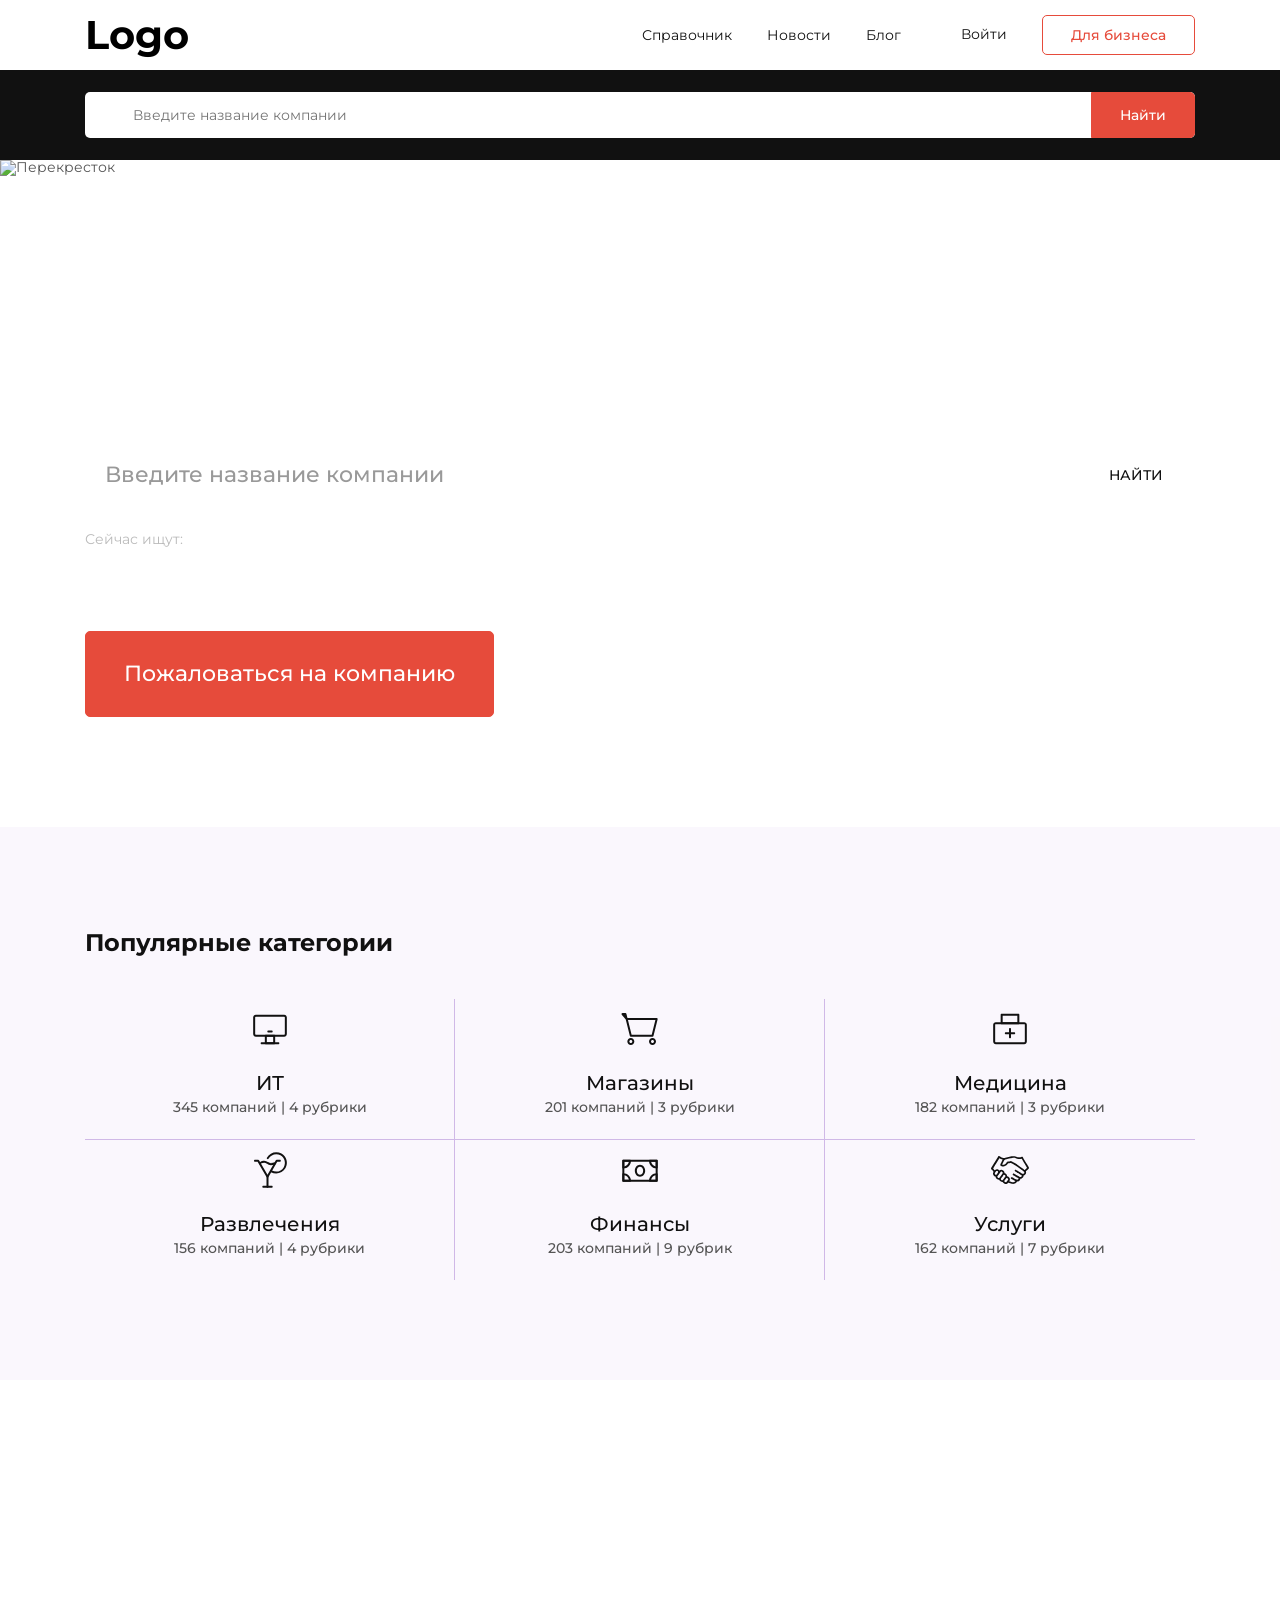
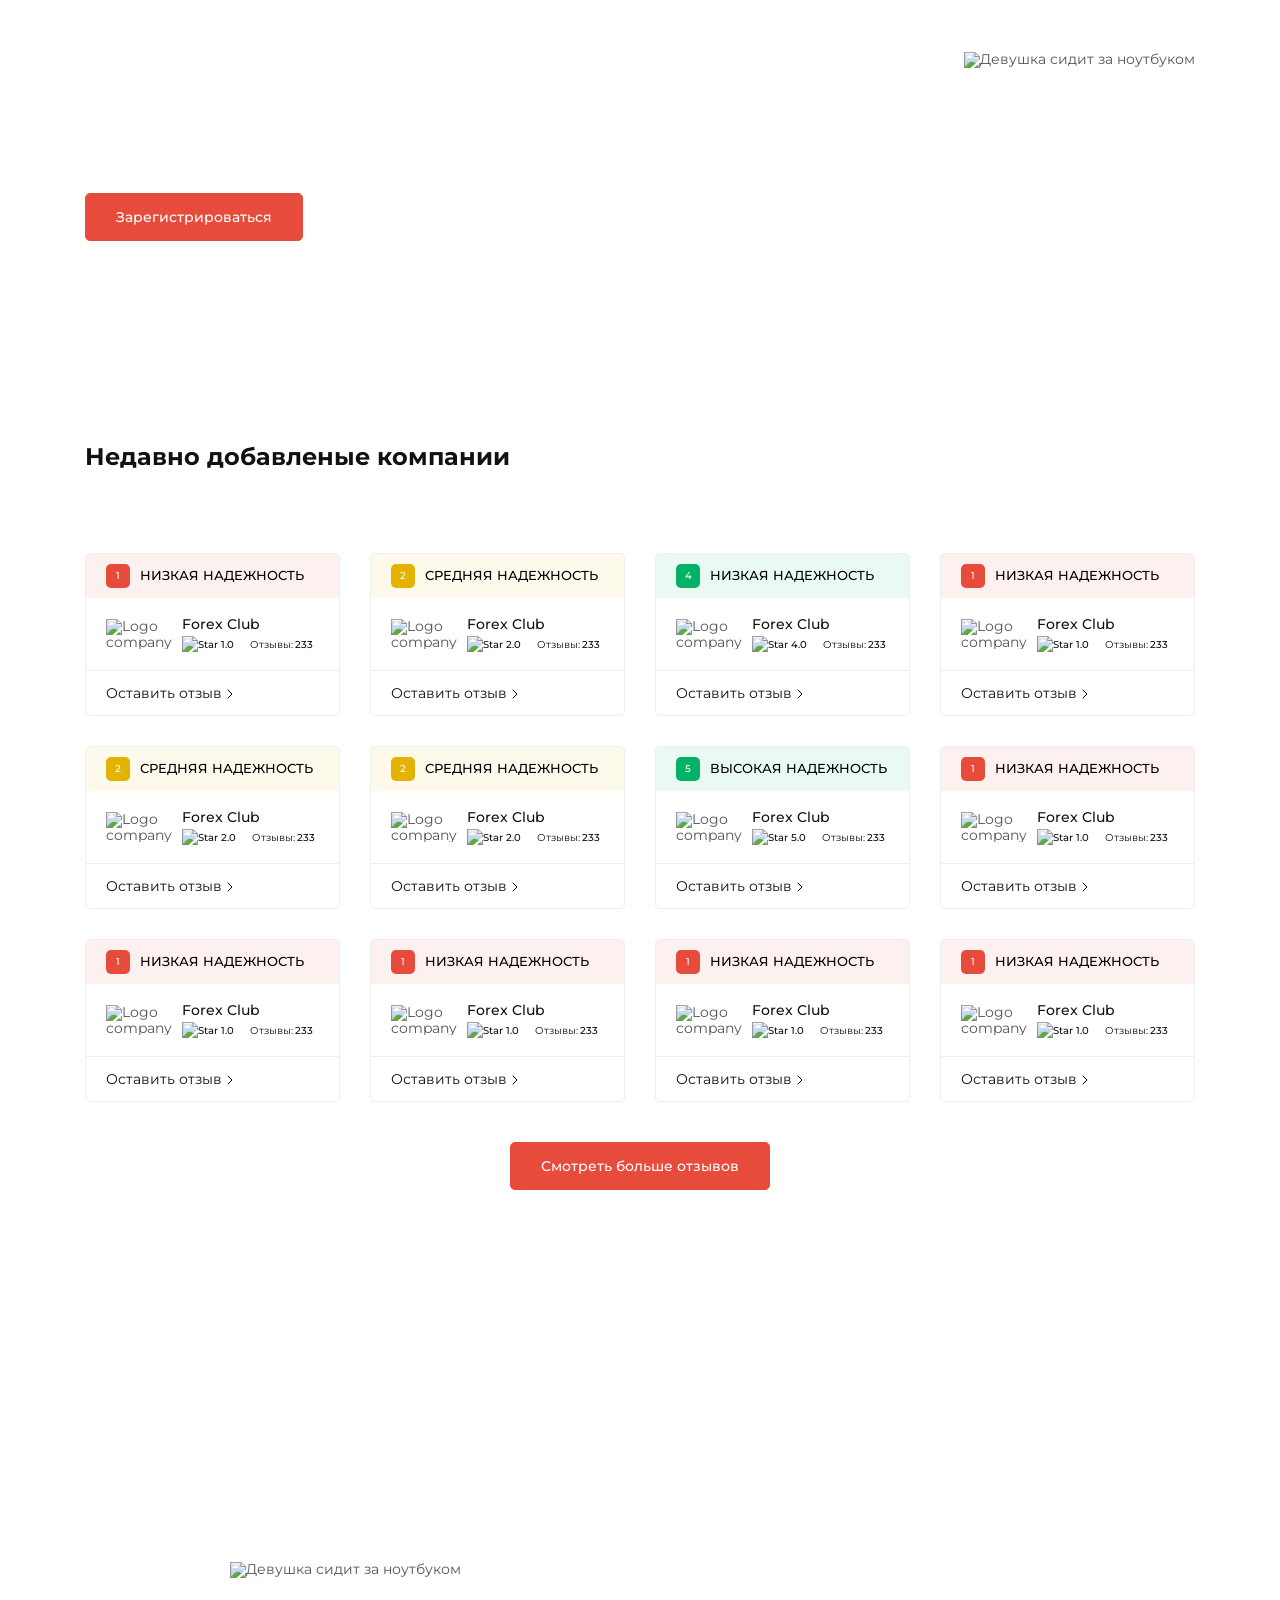
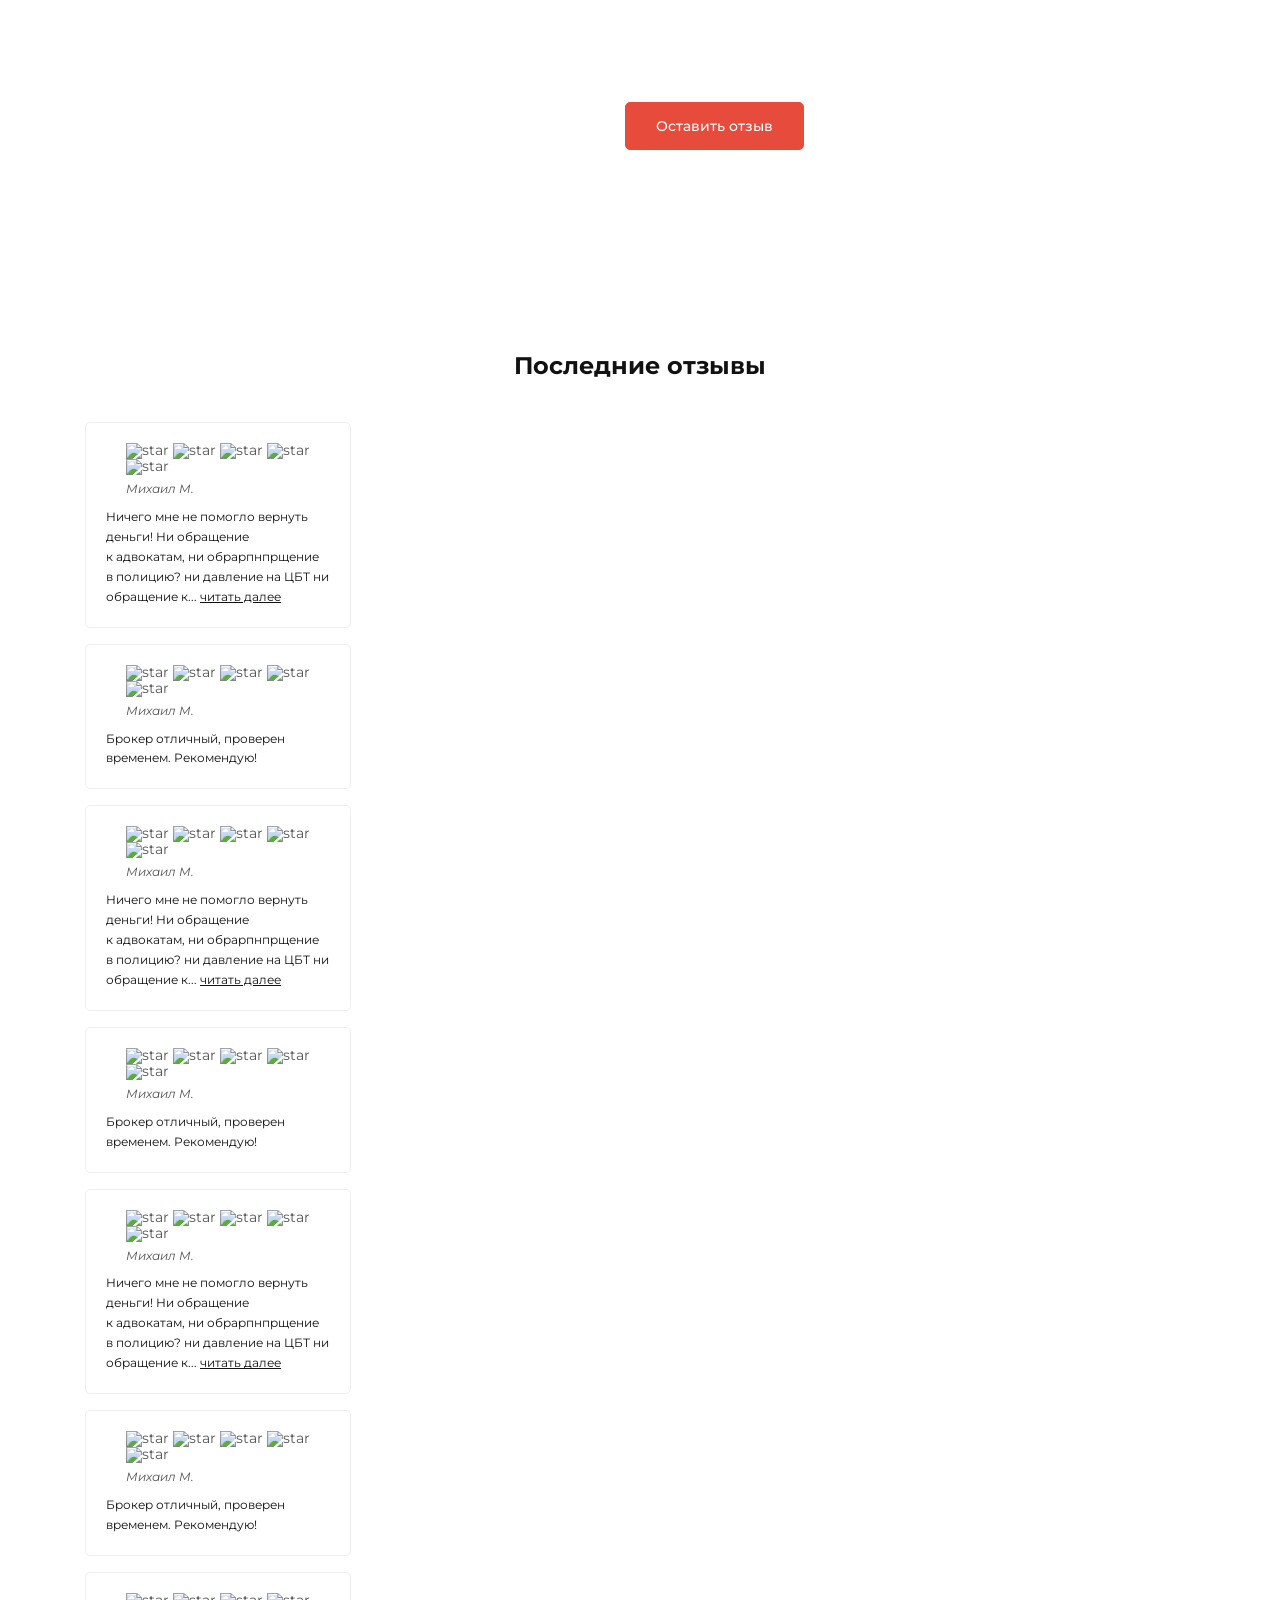
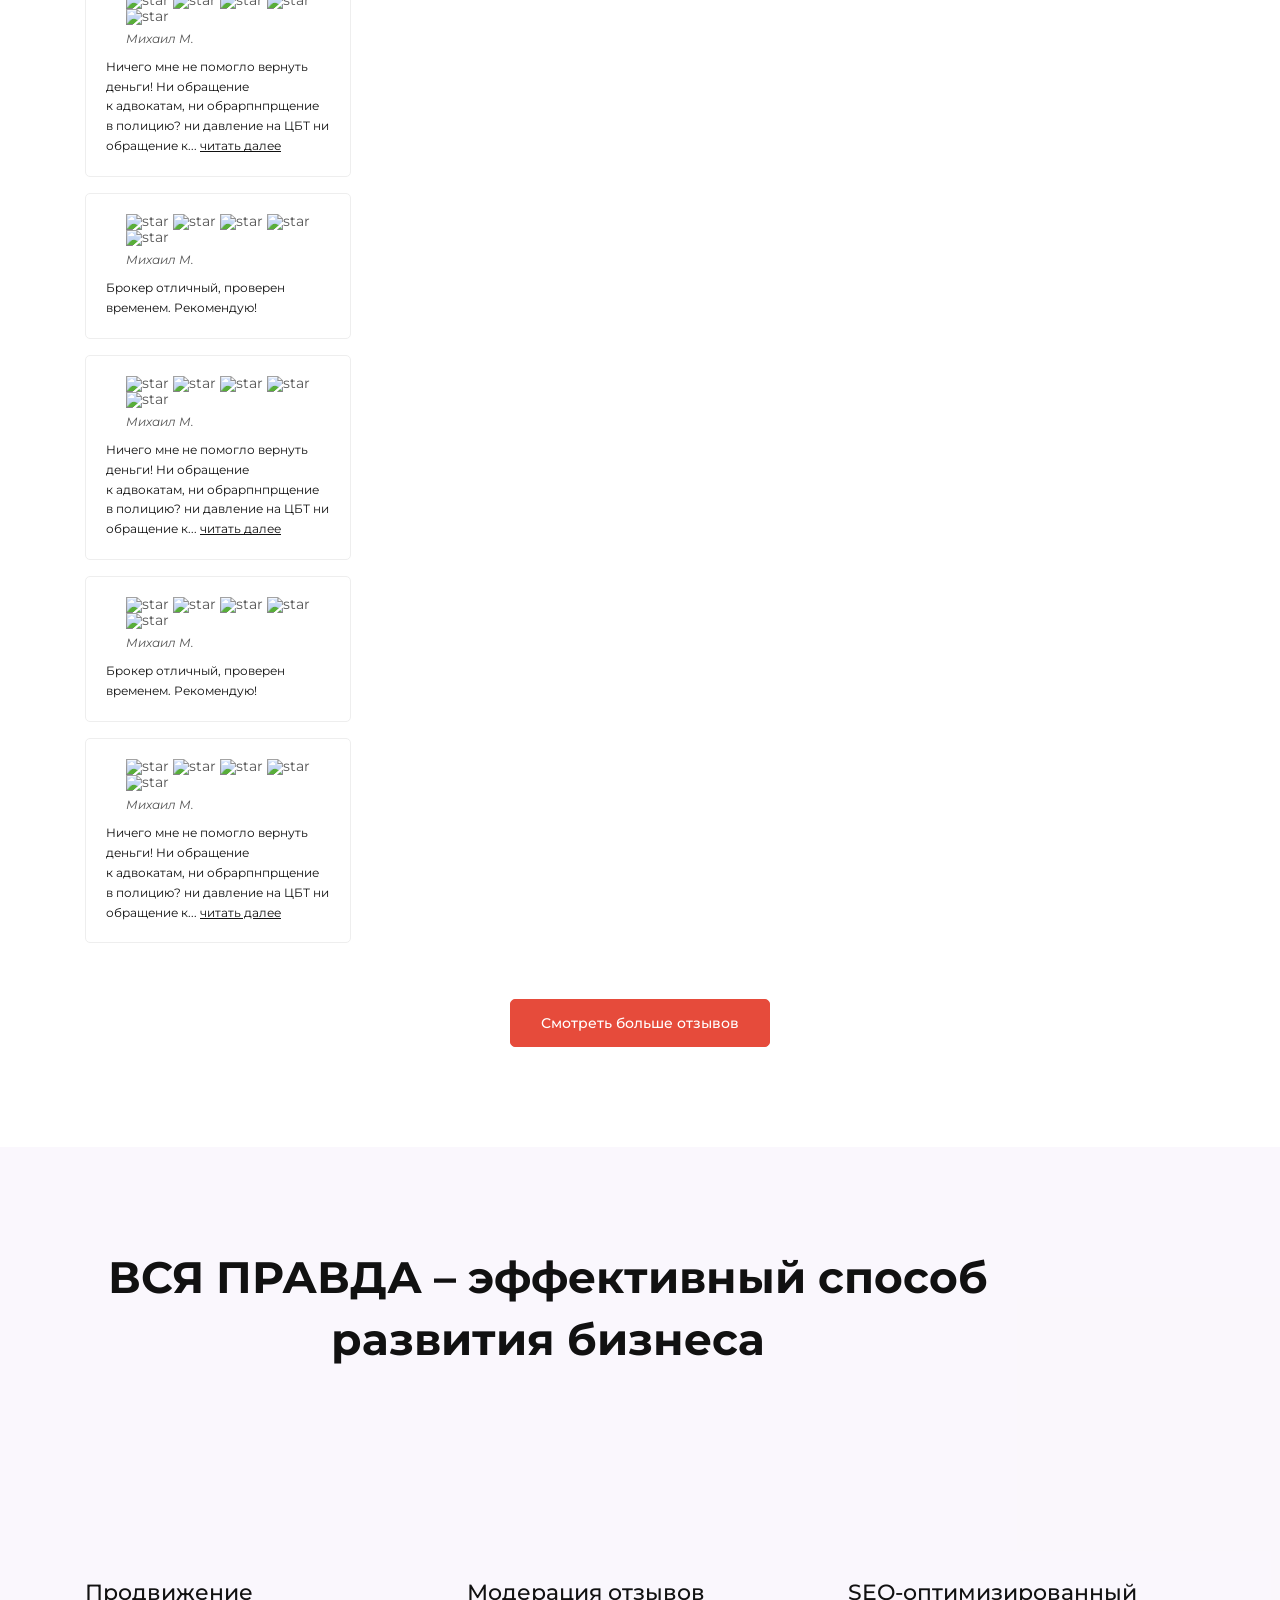
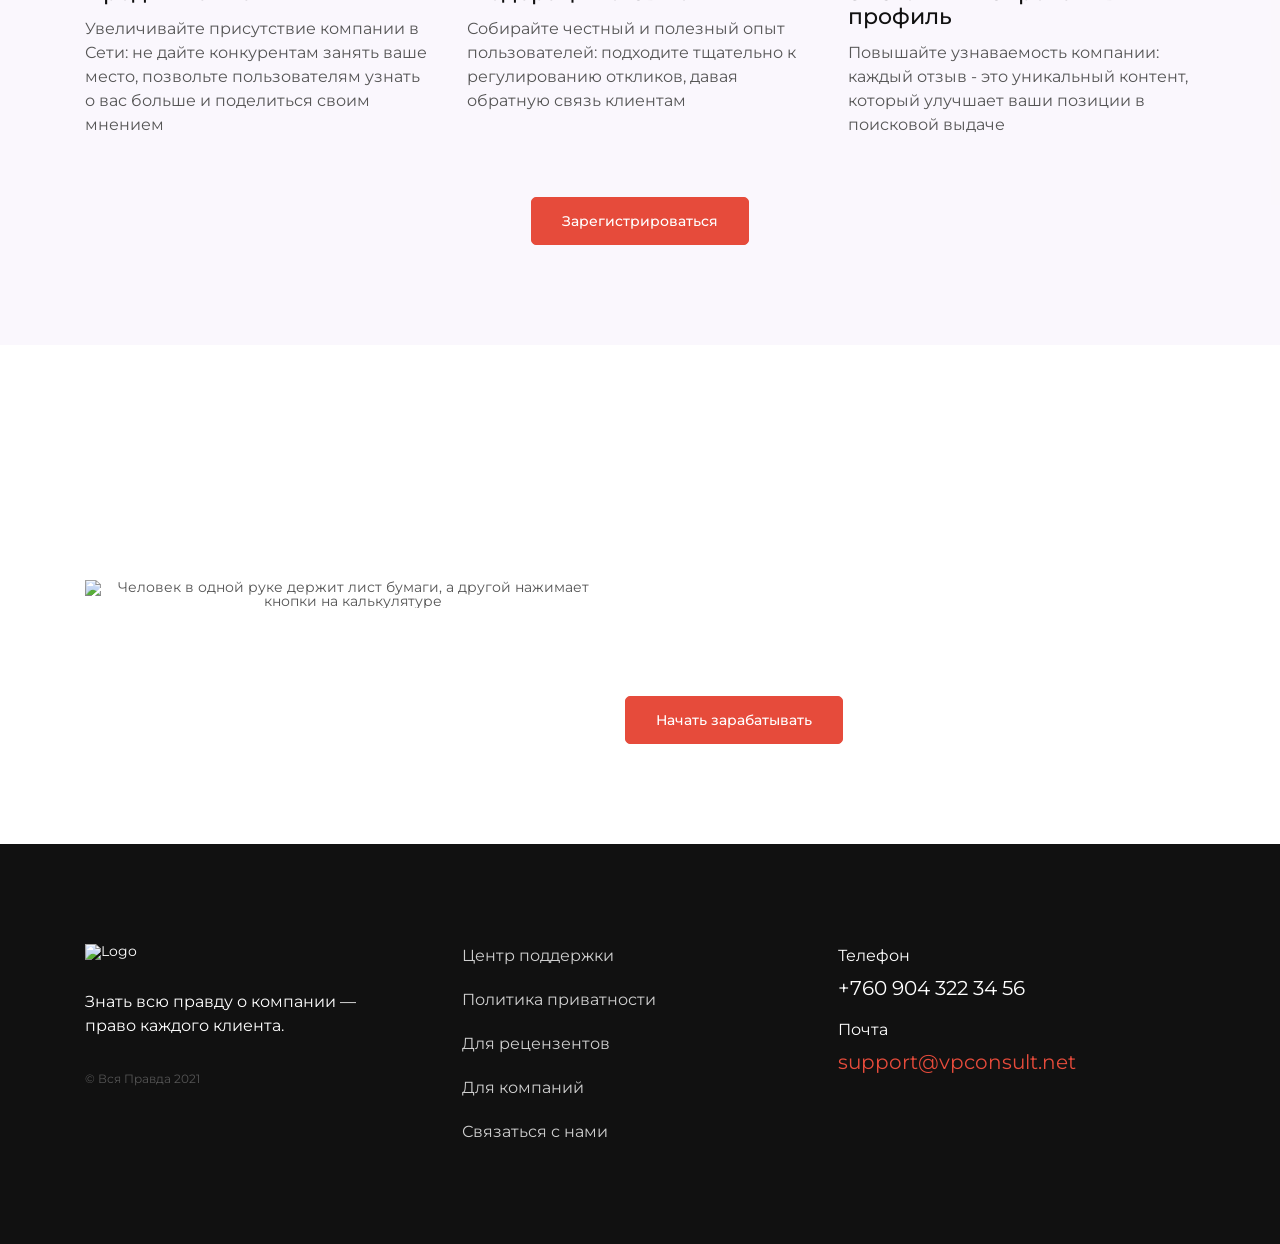
==== commit dee998e7: "Add files via upload" ====
--- a/home.html
+++ b/home.html
@@ -10,7 +10,7 @@
 			opacity: 0;
 		}
 	</style>
-	<link rel="stylesheet" href="css/style.min.css?_v=20260704232701">
+	<link rel="stylesheet" href="css/style.min.css?_v=20260704234327">
 	<link rel="shortcut icon" href="favicon.ico">
 	<!-- <meta name="robots" content="noindex, nofollow"> -->
 	<meta name="viewport" content="width=device-width, initial-scale=1.0">
@@ -206,7 +206,7 @@
 						</h2>
 						<div class="registration__text text">
 							<p>
-								Регистрируйтесь на ВСЯ ПРАВДА - будьте в курсе всех новостей, проверяйте компании на надежность
+								Регистрируйтесь на VP-CONSULT - будьте в курсе всех новостей, проверяйте компании на надежность
 								и делитесь своими историями.
 							</p>
 						</div>
@@ -631,7 +631,7 @@
 						</h2>
 						<div class="leave-review__text text">
 							<p>
-								Оставьте отзыв на ВСЯ ПРАВДА - ваши честные рекомендации помогут другим участникам сделать
+								Оставьте отзыв на VP-CONSULT - ваши честные рекомендации помогут другим участникам сделать
 								правильный выборю.
 							</p>
 						</div>
@@ -940,7 +940,7 @@
 				<div class="start-earn__container">
 					<div class="start-earn__inner">
 						<h2 class="start-earn__title title">
-							Зарабатывайте на ВСЯ ПРАВДА
+							Зарабатывайте на VP-CONSULT
 						</h2>
 						<div class="start-earn__text text">
 							<p>
@@ -1178,7 +1178,7 @@
 			</div>
 		</footer>
 	</div>
-	<script src="js/app.min.js?_v=20260704232701"></script>
+	<script src="js/app.min.js?_v=20260704234327"></script>
 </body>
 
 </html>
--- a/css/style.min.css
+++ b/css/style.min.css
@@ -0,0 +1,14596 @@
+@import url(https://fonts.googleapis.com/css2?family=Montserrat:wght@400;500;600;700&family=Open+Sans:wght@800&family=Quicksand:wght@400;700&display=swap);
+@charset "UTF-8";
+* {
+  padding: 0px;
+  margin: 0px;
+  border: 0px;
+}
+
+*,
+*:before,
+*:after {
+  box-sizing: border-box;
+}
+
+html,
+body {
+  height: 100%;
+  min-width: 320px;
+}
+
+body {
+  color: #555555;
+  line-height: 1;
+  font-family: "Montserrat";
+  font-size: 0.875rem;
+  -ms-text-size-adjust: 100%;
+  -moz-text-size-adjust: 100%;
+  -webkit-text-size-adjust: 100%;
+  -webkit-font-smoothing: antialiased;
+  -moz-osx-font-smoothing: grayscale;
+}
+
+input,
+button,
+textarea {
+  font-family: "Montserrat";
+  font-size: inherit;
+  line-height: inherit;
+}
+
+button {
+  cursor: pointer;
+  color: inherit;
+  background-color: transparent;
+}
+
+a {
+  color: inherit;
+  text-decoration: none;
+}
+
+ul li {
+  list-style: none;
+}
+
+img {
+  vertical-align: top;
+}
+
+h1,
+h2,
+h3,
+h4,
+h5,
+h6 {
+  font-weight: inherit;
+  font-size: inherit;
+}
+
+.lock body {
+  overflow: hidden;
+  touch-action: none;
+  overscroll-behavior: none;
+}
+.loaded body {
+  opacity: 1;
+  transition: opacity 0.3s;
+}
+
+.wrapper {
+  min-height: 100%;
+  display: flex;
+  flex-direction: column;
+  overflow: hidden;
+}
+@supports (overflow: clip) {
+  .wrapper {
+    overflow: clip;
+  }
+}
+.wrapper > main {
+  flex: 1 1 auto;
+}
+.wrapper > * {
+  min-width: 0;
+}
+
+/*
+(i) Стилі будуть застосовуватись до
+всіх класів, що містять *__container
+Наприклад header__container, main__container і т.п.
+Сніппет (HTML): cnt
+*/
+[class*=__container] {
+  max-width: 71.25rem;
+  margin: 0 auto;
+  padding: 0 0.9375rem;
+}
+
+input[type=text],
+input[type=email],
+input[type=tel],
+textarea {
+  -webkit-appearance: none;
+  -moz-appearance: none;
+  appearance: none;
+}
+
+.input {
+  width: 100%;
+  display: block;
+  padding: 0px 20px;
+  border: 1px solid #eee;
+}
+.input[placeholder]:not([data-placeholder-nohiden])::placeholder {
+  transition: opacity 0.3s;
+}
+.input[placeholder]:not([data-placeholder-nohiden]):focus::placeholder {
+  opacity: 0;
+}
+
+textarea.input {
+  resize: none;
+  padding: 0px 0px;
+}
+textarea.input:focus::placeholder {
+  opacity: 0;
+}
+
+textarea:focus::placeholder {
+  opacity: 0;
+}
+
+.checkbox {
+  position: relative;
+}
+.checkbox:not(:last-child) {
+  margin-bottom: 1.25rem;
+}
+.checkbox__input {
+  position: absolute;
+  width: 0;
+  height: 0;
+  opacity: 0;
+}
+.checkbox__input:focus-visible + .checkbox__label:before {
+  box-shadow: 0 0 5px #000;
+}
+.checkbox__input:checked + .checkbox__label::after {
+  transform: scale(1);
+}
+.checkbox__label {
+  cursor: pointer;
+  display: inline-flex;
+  position: relative;
+  gap: 10px;
+}
+.checkbox__label:before {
+  content: "";
+  align-self: flex-start;
+  flex: 0 0 1.5rem;
+  width: 1.5rem;
+  height: 1.5rem;
+  background-color: #001D42;
+  border-radius: 0.125rem;
+}
+.checkbox__label::after {
+  content: "";
+  transition: transform 0.3s;
+  transform: scale(0);
+  position: absolute;
+  left: 0.25rem;
+  top: 0.25rem;
+  width: 1rem;
+  height: 1rem;
+  background: url("../img/icons/check.svg") center no-repeat;
+}
+.checkbox__text {
+  align-self: center;
+  line-height: 157.142857%; /* 22/14 */
+}
+.checkbox__text a {
+  transition: border-color 0.3s;
+  border-bottom: 0.0625rem dashed #333;
+}
+@media (any-hover: hover) {
+  .checkbox__text a:hover {
+    border-color: transparent;
+  }
+}
+
+.rating {
+  display: flex;
+  align-items: flex-end;
+  font-size: 40px;
+  line-height: 0.75;
+  transition: opacity 0.3s ease 0s;
+}
+
+.rating.rating_sending {
+  opacity: 0.2;
+}
+
+.rating.rating_set .rating__active,
+.rating.rating_set .rating__item {
+  cursor: pointer;
+}
+
+.rating__body {
+  position: relative;
+}
+
+.rating__body::before {
+  content: "★★★★★";
+  display: block;
+}
+
+.rating__active {
+  position: absolute;
+  width: 0%;
+  height: 100%;
+  top: 0;
+  left: 0;
+  overflow: hidden;
+}
+
+.rating__active::before {
+  content: "★★★★★";
+  position: absolute;
+  width: 100%;
+  height: 100%;
+  top: 0;
+  left: 0;
+  color: #ffd300;
+}
+
+.rating__items {
+  display: flex;
+  position: absolute;
+  width: 100%;
+  height: 100%;
+  top: 0;
+  left: 0;
+}
+
+.rating__item {
+  flex: 0 0 20%;
+  height: 100%;
+  opacity: 0;
+}
+
+.rating__value {
+  font-size: 50%;
+  line-height: 1;
+  padding: 0px 0px 0px 10px;
+}
+
+body::after {
+  content: "";
+  background-color: rgba(0, 0, 0, 0.5);
+  position: fixed;
+  width: 100%;
+  height: 100%;
+  top: 0;
+  left: 0;
+  opacity: 0;
+  transition: opacity 0.8s ease 0s;
+  pointer-events: none;
+  z-index: 149;
+}
+
+.popup-show body::after {
+  opacity: 1;
+}
+
+.popup {
+  position: fixed;
+  top: 0;
+  left: 0;
+  bottom: 0;
+  right: 0;
+  padding: 30px 10px;
+  transition: visibility 0.8s ease 0s;
+  visibility: hidden;
+  pointer-events: none;
+}
+
+.popup_show {
+  z-index: 150;
+  visibility: visible;
+  overflow: auto;
+  pointer-events: auto;
+}
+
+.popup_show .popup__content {
+  visibility: visible;
+  transform: scale(1);
+}
+
+.popup__wrapper {
+  display: flex;
+  flex-direction: column;
+  align-items: center;
+  min-height: 100%;
+  flex: 1 1 auto;
+  width: 100%;
+  display: flex;
+  justify-content: center;
+  align-items: center;
+}
+
+.popup__content {
+  visibility: hidden;
+  transform: scale(0);
+  transition: transform 0.3s ease 0s;
+  background-color: #eee;
+  padding: 20px;
+  width: 100%;
+  max-width: 900px;
+  border-radius: 20px;
+}
+.lock .popup__content {
+  visibility: visible;
+}
+
+.tabs__navigation {
+  display: flex;
+}
+.tabs__title {
+  border: 1px solid #eee;
+  padding: 0.625rem 0.9375rem;
+  border-radius: 0.3125rem;
+}
+.tabs__title._tab-active {
+  border: 1px solid #000;
+}
+.tabs__content {
+  border: 1px solid #eee;
+  padding: 0.625rem 0.9375rem;
+}
+[class*=-ibg] {
+  position: relative;
+}
+[class*=-ibg] img {
+  position: absolute;
+  width: 100%;
+  height: 100%;
+  top: 0;
+  left: 0;
+  object-fit: cover;
+}
+
+[class*=-ibg_contain] img {
+  object-fit: contain;
+}
+
+.button {
+  padding: 0.75rem 1.75rem;
+  border: 1px solid #e64b3b;
+  border-radius: 0.3125rem;
+  color: #e64b3b;
+  transition: all 0.3s;
+  text-align: center;
+  font-weight: 500;
+}
+@media (any-hover: hover) {
+  .button:hover {
+    background: #e64b3b;
+    color: #fff;
+  }
+}
+.button_white {
+  border: 1px solid #fff;
+  color: #fff;
+}
+@media (any-hover: hover) {
+  .button_white:hover {
+    border: 1px solid #e64b3b;
+  }
+}
+.button_fill {
+  background: #e64b3b;
+  color: #fff;
+}
+@media (any-hover: hover) {
+  .button_fill:hover {
+    background-color: red;
+  }
+}
+.button_fill-blue {
+  background: #001D42;
+  color: #fff;
+  border: none;
+}
+@media (any-hover: hover) {
+  .button_fill-blue:hover {
+    background: #001229;
+  }
+}
+.button_fill-white {
+  background: #fff;
+  color: #e64b3b;
+  min-width: 9.6875rem;
+  padding: 0.5625rem 0.625rem;
+  font-size: 1rem;
+  line-height: 1.5;
+  border: transparent;
+}
+@media (any-hover: hover) {
+  .button_fill-white:hover {
+    background: #fff;
+    color: #e64b3b;
+    opacity: 0.9;
+  }
+}
+.button_fill-black {
+  background: #111111;
+  color: #dbe8fc;
+  padding: 0.8125rem 2.375rem;
+  font-size: 1rem;
+  line-height: 1.5;
+  border: none;
+}
+@media (any-hover: hover) {
+  .button_fill-black:hover {
+    background: #000;
+    color: #dbe8fc;
+    opacity: 0.8;
+  }
+}
+.button_blue {
+  border: 1px solid #001d42;
+  color: #001d42;
+}
+@media (any-hover: hover) {
+  .button_blue:hover {
+    background: #001d42;
+  }
+}
+
+.title {
+  line-height: 140%; /* 28/20 */
+  font-weight: 700;
+  color: #111111;
+}
+@media (min-width: 71.25em) {
+  .title {
+    font-size: 1.875rem;
+  }
+}
+@media (min-width: 20em) and (max-width: 71.25em) {
+  @supports (font-size: clamp( 1.25rem , 1.006097561rem  +  1.2195121951vw , 1.875rem )) {
+    .title {
+      font-size: clamp( 1.25rem , 1.006097561rem  +  1.2195121951vw , 1.875rem );
+    }
+  }
+  @supports not (font-size: clamp( 1.25rem , 1.006097561rem  +  1.2195121951vw , 1.875rem )) {
+    .title {
+      font-size: calc(1.25rem + 0.625 * (100vw - 20rem) / 51.25);
+    }
+  }
+}
+@media (max-width: 20em) {
+  .title {
+    font-size: 1.25rem;
+  }
+}
+.title_big {
+  line-height: 118.75%; /* 47.5/40 */
+}
+@media (min-width: 71.25em) {
+  .title_big {
+    font-size: 2.5rem;
+  }
+}
+@media (min-width: 20em) and (max-width: 71.25em) {
+  @supports (font-size: clamp( 1.5625rem , 1.1966463415rem  +  1.8292682927vw , 2.5rem )) {
+    .title_big {
+      font-size: clamp( 1.5625rem , 1.1966463415rem  +  1.8292682927vw , 2.5rem );
+    }
+  }
+  @supports not (font-size: clamp( 1.5625rem , 1.1966463415rem  +  1.8292682927vw , 2.5rem )) {
+    .title_big {
+      font-size: calc(1.5625rem + 0.9375 * (100vw - 20rem) / 51.25);
+    }
+  }
+}
+@media (max-width: 20em) {
+  .title_big {
+    font-size: 1.5625rem;
+  }
+}
+.title_white {
+  color: #fff;
+}
+.title_small {
+  line-height: 133.333333%; /* 32/24 */
+}
+@media (min-width: 71.25em) {
+  .title_small {
+    font-size: 1.5rem;
+  }
+}
+@media (min-width: 20em) and (max-width: 71.25em) {
+  @supports (font-size: clamp( 1.25rem , 1.1524390244rem  +  0.487804878vw , 1.5rem )) {
+    .title_small {
+      font-size: clamp( 1.25rem , 1.1524390244rem  +  0.487804878vw , 1.5rem );
+    }
+  }
+  @supports not (font-size: clamp( 1.25rem , 1.1524390244rem  +  0.487804878vw , 1.5rem )) {
+    .title_small {
+      font-size: calc(1.25rem + 0.25 * (100vw - 20rem) / 51.25);
+    }
+  }
+}
+@media (max-width: 20em) {
+  .title_small {
+    font-size: 1.25rem;
+  }
+}
+
+.link-all {
+  font-weight: 500;
+  line-height: 157.142857%; /* 22/14 */
+  color: #e64b3b;
+  position: relative;
+  display: flex;
+  align-items: center;
+  gap: 0.4375rem;
+}
+@media (any-hover: hover) {
+  .link-all:hover {
+    text-decoration: underline;
+  }
+}
+.link-all::after {
+  content: "";
+  width: 0.8125rem;
+  height: 0.4375rem;
+  display: inline-block;
+  background: url("../img/icons/arrow-right.svg") 0 0 no-repeat;
+}
+
+.gift {
+  position: fixed;
+  top: 80%;
+  cursor: pointer;
+  z-index: 2;
+}
+@media (min-width: 120em) {
+  .gift {
+    right: 12.5rem;
+  }
+}
+@media (min-width: 47.99875em) and (max-width: 120em) {
+  @supports (right: clamp( 0.9375rem , -6.7704987761rem  +  16.0587489801vw , 12.5rem )) {
+    .gift {
+      right: clamp( 0.9375rem , -6.7704987761rem  +  16.0587489801vw , 12.5rem );
+    }
+  }
+  @supports not (right: clamp( 0.9375rem , -6.7704987761rem  +  16.0587489801vw , 12.5rem )) {
+    .gift {
+      right: calc(0.9375rem + 11.5625 * (100vw - 47.99875rem) / 72.00125);
+    }
+  }
+}
+@media (max-width: 47.99875em) {
+  .gift {
+    right: 0.9375rem;
+  }
+}
+.gift__item {
+  width: 4.25rem;
+  height: 4.5rem;
+}
+
+.form-popup__content {
+  max-width: 29.0625rem;
+  background: #fff;
+  border-radius: 0.3125rem;
+}
+@media (min-width: 71.25em) {
+  .form-popup__content {
+    padding-top: 3.75rem;
+  }
+}
+@media (min-width: 20em) and (max-width: 71.25em) {
+  @supports (padding-top: clamp( 2.5rem , 2.012195122rem  +  2.4390243902vw , 3.75rem )) {
+    .form-popup__content {
+      padding-top: clamp( 2.5rem , 2.012195122rem  +  2.4390243902vw , 3.75rem );
+    }
+  }
+  @supports not (padding-top: clamp( 2.5rem , 2.012195122rem  +  2.4390243902vw , 3.75rem )) {
+    .form-popup__content {
+      padding-top: calc(2.5rem + 1.25 * (100vw - 20rem) / 51.25);
+    }
+  }
+}
+@media (max-width: 20em) {
+  .form-popup__content {
+    padding-top: 2.5rem;
+  }
+}
+@media (min-width: 71.25em) {
+  .form-popup__content {
+    padding-bottom: 3.75rem;
+  }
+}
+@media (min-width: 20em) and (max-width: 71.25em) {
+  @supports (padding-bottom: clamp( 2.5rem , 2.012195122rem  +  2.4390243902vw , 3.75rem )) {
+    .form-popup__content {
+      padding-bottom: clamp( 2.5rem , 2.012195122rem  +  2.4390243902vw , 3.75rem );
+    }
+  }
+  @supports not (padding-bottom: clamp( 2.5rem , 2.012195122rem  +  2.4390243902vw , 3.75rem )) {
+    .form-popup__content {
+      padding-bottom: calc(2.5rem + 1.25 * (100vw - 20rem) / 51.25);
+    }
+  }
+}
+@media (max-width: 20em) {
+  .form-popup__content {
+    padding-bottom: 2.5rem;
+  }
+}
+@media (min-width: 71.25em) {
+  .form-popup__content {
+    padding-left: 3.75rem;
+  }
+}
+@media (min-width: 20em) and (max-width: 71.25em) {
+  @supports (padding-left: clamp( 1.25rem , 0.2743902439rem  +  4.8780487805vw , 3.75rem )) {
+    .form-popup__content {
+      padding-left: clamp( 1.25rem , 0.2743902439rem  +  4.8780487805vw , 3.75rem );
+    }
+  }
+  @supports not (padding-left: clamp( 1.25rem , 0.2743902439rem  +  4.8780487805vw , 3.75rem )) {
+    .form-popup__content {
+      padding-left: calc(1.25rem + 2.5 * (100vw - 20rem) / 51.25);
+    }
+  }
+}
+@media (max-width: 20em) {
+  .form-popup__content {
+    padding-left: 1.25rem;
+  }
+}
+@media (min-width: 71.25em) {
+  .form-popup__content {
+    padding-right: 3.75rem;
+  }
+}
+@media (min-width: 20em) and (max-width: 71.25em) {
+  @supports (padding-right: clamp( 1.25rem , 0.2743902439rem  +  4.8780487805vw , 3.75rem )) {
+    .form-popup__content {
+      padding-right: clamp( 1.25rem , 0.2743902439rem  +  4.8780487805vw , 3.75rem );
+    }
+  }
+  @supports not (padding-right: clamp( 1.25rem , 0.2743902439rem  +  4.8780487805vw , 3.75rem )) {
+    .form-popup__content {
+      padding-right: calc(1.25rem + 2.5 * (100vw - 20rem) / 51.25);
+    }
+  }
+}
+@media (max-width: 20em) {
+  .form-popup__content {
+    padding-right: 1.25rem;
+  }
+}
+.form-popup__close {
+  position: absolute;
+  top: 1.25rem;
+  right: 1.25rem;
+  width: 1rem;
+  height: 1rem;
+  background: url("../img/icons/close-black.svg") 0 0 no-repeat;
+  transition: opacity 0.3;
+}
+@media (any-hover: hover) {
+  .form-popup__close:hover {
+    opacity: 0.8;
+  }
+}
+.form-popup__title {
+  line-height: 32/24;
+  color: #111111;
+  text-align: center;
+  font-weight: 700;
+}
+@media (min-width: 71.25em) {
+  .form-popup__title {
+    font-size: 1.5rem;
+  }
+}
+@media (min-width: 20em) and (max-width: 71.25em) {
+  @supports (font-size: clamp( 1.25rem , 1.1524390244rem  +  0.487804878vw , 1.5rem )) {
+    .form-popup__title {
+      font-size: clamp( 1.25rem , 1.1524390244rem  +  0.487804878vw , 1.5rem );
+    }
+  }
+  @supports not (font-size: clamp( 1.25rem , 1.1524390244rem  +  0.487804878vw , 1.5rem )) {
+    .form-popup__title {
+      font-size: calc(1.25rem + 0.25 * (100vw - 20rem) / 51.25);
+    }
+  }
+}
+@media (max-width: 20em) {
+  .form-popup__title {
+    font-size: 1.25rem;
+  }
+}
+.form-popup__title:not(:last-child) {
+  margin-bottom: 0.625rem;
+}
+.form-popup__text {
+  font-size: 1rem;
+  line-height: 1.5;
+  text-align: center;
+}
+@media (min-width: 71.25em) {
+  .form-popup__text {
+    margin-bottom: 2.5rem;
+  }
+}
+@media (min-width: 20em) and (max-width: 71.25em) {
+  @supports (margin-bottom: clamp( 1.25rem , 0.762195122rem  +  2.4390243902vw , 2.5rem )) {
+    .form-popup__text {
+      margin-bottom: clamp( 1.25rem , 0.762195122rem  +  2.4390243902vw , 2.5rem );
+    }
+  }
+  @supports not (margin-bottom: clamp( 1.25rem , 0.762195122rem  +  2.4390243902vw , 2.5rem )) {
+    .form-popup__text {
+      margin-bottom: calc(1.25rem + 1.25 * (100vw - 20rem) / 51.25);
+    }
+  }
+}
+@media (max-width: 20em) {
+  .form-popup__text {
+    margin-bottom: 1.25rem;
+  }
+}
+.form-popup__input {
+  position: relative;
+}
+.form-popup__input:not(:last-child) {
+  margin-bottom: 1.25rem;
+}
+.form-popup__input input {
+  background: none;
+  height: 3.125rem;
+  border-radius: 0.3125rem !important;
+  border: 1px solid rgba(230, 75, 59, 0.4);
+  font-size: 0.875rem;
+  color: #999;
+}
+.form-popup__input .form__error {
+  color: #e64b3b;
+  position: absolute;
+  left: 0;
+  top: 102%;
+}
+.form-popup__label {
+  margin-bottom: 0.625rem;
+  font-size: 1rem;
+  color: #111111;
+  line-height: 1.5;
+  display: inline-block;
+  cursor: pointer;
+  display: none;
+}
+.form-popup__button {
+  width: 100%;
+  padding: 1rem;
+}
+
+.text {
+  font-size: 1rem;
+  line-height: 1.5;
+}
+
+@media (min-width: 71.25em) {
+  .page-section {
+    padding-top: 6.25rem;
+  }
+}
+@media (min-width: 20em) and (max-width: 71.25em) {
+  @supports (padding-top: clamp( 2.5rem , 1.0365853659rem  +  7.3170731707vw , 6.25rem )) {
+    .page-section {
+      padding-top: clamp( 2.5rem , 1.0365853659rem  +  7.3170731707vw , 6.25rem );
+    }
+  }
+  @supports not (padding-top: clamp( 2.5rem , 1.0365853659rem  +  7.3170731707vw , 6.25rem )) {
+    .page-section {
+      padding-top: calc(2.5rem + 3.75 * (100vw - 20rem) / 51.25);
+    }
+  }
+}
+@media (max-width: 20em) {
+  .page-section {
+    padding-top: 2.5rem;
+  }
+}
+@media (min-width: 71.25em) {
+  .page-section {
+    padding-bottom: 6.25rem;
+  }
+}
+@media (min-width: 20em) and (max-width: 71.25em) {
+  @supports (padding-bottom: clamp( 2.5rem , 1.0365853659rem  +  7.3170731707vw , 6.25rem )) {
+    .page-section {
+      padding-bottom: clamp( 2.5rem , 1.0365853659rem  +  7.3170731707vw , 6.25rem );
+    }
+  }
+  @supports not (padding-bottom: clamp( 2.5rem , 1.0365853659rem  +  7.3170731707vw , 6.25rem )) {
+    .page-section {
+      padding-bottom: calc(2.5rem + 3.75 * (100vw - 20rem) / 51.25);
+    }
+  }
+}
+@media (max-width: 20em) {
+  .page-section {
+    padding-bottom: 2.5rem;
+  }
+}
+
+.breadcrumbs {
+  display: flex;
+  align-items: center;
+  gap: 0.375rem;
+  padding: 1.25rem 0;
+  overflow: auto;
+}
+.breadcrumbs__item {
+  display: flex;
+  align-items: center;
+  color: #999;
+  gap: 0.25rem;
+}
+.breadcrumbs__item:last-child {
+  color: #001d42;
+}
+@media (any-hover: hover) {
+  .breadcrumbs__item:hover:not(:last-child) {
+    text-decoration: underline;
+  }
+}
+
+.section-items {
+  display: grid;
+  grid-template-columns: repeat(3, 1fr);
+  background: #fff;
+  border: 1px solid #eee;
+}
+@media (max-width: 71.25em) {
+  .section-items {
+    grid-template-columns: repeat(2, 1fr);
+  }
+}
+@media (max-width: 47.99875em) {
+  .section-items {
+    grid-template-columns: 1fr;
+  }
+}
+.section-items__item {
+  border-right: 1px solid #eee;
+  border-bottom: 1px solid #eee;
+  background: #fff;
+}
+@media (min-width: 71.25em) {
+  .section-items__item {
+    padding-top: 2.5rem;
+  }
+}
+@media (min-width: 20em) and (max-width: 71.25em) {
+  @supports (padding-top: clamp( 1.875rem , 1.631097561rem  +  1.2195121951vw , 2.5rem )) {
+    .section-items__item {
+      padding-top: clamp( 1.875rem , 1.631097561rem  +  1.2195121951vw , 2.5rem );
+    }
+  }
+  @supports not (padding-top: clamp( 1.875rem , 1.631097561rem  +  1.2195121951vw , 2.5rem )) {
+    .section-items__item {
+      padding-top: calc(1.875rem + 0.625 * (100vw - 20rem) / 51.25);
+    }
+  }
+}
+@media (max-width: 20em) {
+  .section-items__item {
+    padding-top: 1.875rem;
+  }
+}
+@media (min-width: 71.25em) {
+  .section-items__item {
+    padding-bottom: 2.5rem;
+  }
+}
+@media (min-width: 20em) and (max-width: 71.25em) {
+  @supports (padding-bottom: clamp( 1.875rem , 1.631097561rem  +  1.2195121951vw , 2.5rem )) {
+    .section-items__item {
+      padding-bottom: clamp( 1.875rem , 1.631097561rem  +  1.2195121951vw , 2.5rem );
+    }
+  }
+  @supports not (padding-bottom: clamp( 1.875rem , 1.631097561rem  +  1.2195121951vw , 2.5rem )) {
+    .section-items__item {
+      padding-bottom: calc(1.875rem + 0.625 * (100vw - 20rem) / 51.25);
+    }
+  }
+}
+@media (max-width: 20em) {
+  .section-items__item {
+    padding-bottom: 1.875rem;
+  }
+}
+@media (min-width: 71.25em) {
+  .section-items__item {
+    padding-left: 2.1875rem;
+  }
+}
+@media (min-width: 20em) and (max-width: 71.25em) {
+  @supports (padding-left: clamp( 1.25rem , 0.8841463415rem  +  1.8292682927vw , 2.1875rem )) {
+    .section-items__item {
+      padding-left: clamp( 1.25rem , 0.8841463415rem  +  1.8292682927vw , 2.1875rem );
+    }
+  }
+  @supports not (padding-left: clamp( 1.25rem , 0.8841463415rem  +  1.8292682927vw , 2.1875rem )) {
+    .section-items__item {
+      padding-left: calc(1.25rem + 0.9375 * (100vw - 20rem) / 51.25);
+    }
+  }
+}
+@media (max-width: 20em) {
+  .section-items__item {
+    padding-left: 1.25rem;
+  }
+}
+@media (min-width: 71.25em) {
+  .section-items__item {
+    padding-right: 2.1875rem;
+  }
+}
+@media (min-width: 20em) and (max-width: 71.25em) {
+  @supports (padding-right: clamp( 1.25rem , 0.8841463415rem  +  1.8292682927vw , 2.1875rem )) {
+    .section-items__item {
+      padding-right: clamp( 1.25rem , 0.8841463415rem  +  1.8292682927vw , 2.1875rem );
+    }
+  }
+  @supports not (padding-right: clamp( 1.25rem , 0.8841463415rem  +  1.8292682927vw , 2.1875rem )) {
+    .section-items__item {
+      padding-right: calc(1.25rem + 0.9375 * (100vw - 20rem) / 51.25);
+    }
+  }
+}
+@media (max-width: 20em) {
+  .section-items__item {
+    padding-right: 1.25rem;
+  }
+}
+@media (min-width: 71.25em) {
+  .section-items__item:nth-child(3n) {
+    border-right: 1px solid transparent;
+  }
+}
+@media (max-width: 71.25em) and (min-width: 47.99875em) {
+  .section-items__item:nth-child(2n) {
+    border-right: 1px solid transparent;
+  }
+}
+@media (max-width: 47.99875em) {
+  .section-items__item {
+    border-right: 1px solid transparent;
+  }
+  .section-items__item:last-child {
+    border-bottom: transparent;
+  }
+}
+@media (max-width: 25.9375em) {
+  .section-items__item {
+    margin: 0 -0.9375rem;
+  }
+}
+
+.section-item__title {
+  font-weight: 500;
+  line-height: 140%; /* 28/20 */
+  color: #111111;
+}
+@media (min-width: 71.25em) {
+  .section-item__title {
+    font-size: 1.25rem;
+  }
+}
+@media (min-width: 20em) and (max-width: 71.25em) {
+  @supports (font-size: clamp( 1.125rem , 1.0762195122rem  +  0.243902439vw , 1.25rem )) {
+    .section-item__title {
+      font-size: clamp( 1.125rem , 1.0762195122rem  +  0.243902439vw , 1.25rem );
+    }
+  }
+  @supports not (font-size: clamp( 1.125rem , 1.0762195122rem  +  0.243902439vw , 1.25rem )) {
+    .section-item__title {
+      font-size: calc(1.125rem + 0.125 * (100vw - 20rem) / 51.25);
+    }
+  }
+}
+@media (max-width: 20em) {
+  .section-item__title {
+    font-size: 1.125rem;
+  }
+}
+.section-item__title:not(:last-child) {
+  margin-bottom: 0.5rem;
+}
+@media (any-hover: hover) {
+  .section-item__link:hover {
+    text-decoration: underline;
+  }
+}
+.section-item__items {
+  display: flex;
+  align-items: center;
+  background: #fff;
+}
+.section-item__item {
+  border: 1px solid #eee;
+  display: flex;
+  justify-content: center;
+  align-items: center;
+  border-radius: 50%;
+  width: 5rem;
+  height: 5rem;
+  transition: transform 0.3s;
+  background: #fff;
+}
+@media (any-hover: hover) {
+  .section-item__item:hover {
+    transform: scale(1.05);
+  }
+}
+.section-item__item_count {
+  font-size: 0.5625rem;
+  text-align: center;
+  text-transform: uppercase;
+  color: #000;
+  font-weight: 500;
+  line-height: 1;
+  flex-direction: column;
+  pointer-events: none;
+  background: #FAFAFA;
+}
+.section-item__item_count span {
+  display: block;
+  font-size: 1rem;
+  line-height: 75%; /* 12/16 */
+}
+.section-item__item:not(:first-child) {
+  margin-left: -0.625rem;
+}
+.section-item__img {
+  height: 1.875rem;
+  display: flex;
+  align-items: center;
+}
+.section-item__img img {
+  max-width: 100%;
+}
+
+.add-company-banner {
+  background: #0052ff;
+}
+.add-company-banner__body {
+  color: #fff;
+}
+.add-company-banner__button {
+  color: #0052ff;
+  background: #fff;
+}
+
+.banner {
+  border-radius: 0.3125rem;
+  display: flex;
+  padding-top: 1.25rem;
+  padding-bottom: 1.25rem;
+  align-items: center;
+  gap: 1.25rem;
+  justify-content: space-between;
+  transition: opacity 0.3s;
+}
+@media (min-width: 71.25em) {
+  .banner {
+    padding-left: 2.5rem;
+  }
+}
+@media (min-width: 20em) and (max-width: 71.25em) {
+  @supports (padding-left: clamp( 1.25rem , 0.762195122rem  +  2.4390243902vw , 2.5rem )) {
+    .banner {
+      padding-left: clamp( 1.25rem , 0.762195122rem  +  2.4390243902vw , 2.5rem );
+    }
+  }
+  @supports not (padding-left: clamp( 1.25rem , 0.762195122rem  +  2.4390243902vw , 2.5rem )) {
+    .banner {
+      padding-left: calc(1.25rem + 1.25 * (100vw - 20rem) / 51.25);
+    }
+  }
+}
+@media (max-width: 20em) {
+  .banner {
+    padding-left: 1.25rem;
+  }
+}
+@media (min-width: 71.25em) {
+  .banner {
+    padding-right: 2.5rem;
+  }
+}
+@media (min-width: 20em) and (max-width: 71.25em) {
+  @supports (padding-right: clamp( 1.25rem , 0.762195122rem  +  2.4390243902vw , 2.5rem )) {
+    .banner {
+      padding-right: clamp( 1.25rem , 0.762195122rem  +  2.4390243902vw , 2.5rem );
+    }
+  }
+  @supports not (padding-right: clamp( 1.25rem , 0.762195122rem  +  2.4390243902vw , 2.5rem )) {
+    .banner {
+      padding-right: calc(1.25rem + 1.25 * (100vw - 20rem) / 51.25);
+    }
+  }
+}
+@media (max-width: 20em) {
+  .banner {
+    padding-right: 1.25rem;
+  }
+}
+@media (max-width: 29.99875em) {
+  .banner {
+    padding-bottom: 1.5625rem;
+  }
+}
+@media (max-width: 61.99875em) {
+  .banner {
+    flex-direction: column;
+    align-items: start;
+  }
+}
+@media (any-hover: hover) {
+  .banner:hover {
+    opacity: 0.8;
+  }
+}
+.banner__body {
+  max-width: 43.75rem;
+}
+.banner__title {
+  font-size: 1.5rem;
+  line-height: 141.666667%; /* 34/24 */
+  font-weight: 700;
+}
+.banner__title:not(:last-child) {
+  margin-bottom: 0.25rem;
+}
+.banner__text {
+  font-size: 1rem;
+  line-height: 1.5;
+}
+.banner__button {
+  padding: 1rem 1.875rem;
+  font-size: 1rem;
+  font-weight: 500;
+  line-height: 1.5;
+  border-radius: 0.3125rem;
+  text-align: center;
+}
+@media (max-width: 71.25em) {
+  .banner__button {
+    padding: 1rem 0.9375rem;
+  }
+}
+@media (max-width: 61.99875em) {
+  .banner__button {
+    width: 100%;
+  }
+}
+
+.blocked-account-banner {
+  background: #f7f5ed;
+}
+.blocked-account-banner__body {
+  color: #111111;
+}
+.blocked-account-banner__button {
+  color: #fff;
+  background: #01957b;
+}
+@media (min-width: 29.99875em) {
+  .blocked-account-banner__button {
+    width: auto;
+  }
+}
+
+.refund-banner {
+  background: url("../img/refund-banner.jpg") 0 0 no-repeat;
+  background-size: cover;
+}
+.refund-banner__body {
+  color: #fff;
+}
+.refund-banner__button {
+  color: #fff;
+  background: #6639b6;
+  text-align: center;
+}
+@media (min-width: 29.99875em) {
+  .refund-banner__button {
+    align-self: start;
+    width: auto;
+  }
+}
+
+.check-company-banner {
+  background: #e8c51a;
+  position: relative;
+}
+.check-company-banner::before {
+  content: "";
+  position: absolute;
+  left: -0.8125rem;
+  top: -0.6875rem;
+  width: 5rem;
+  height: 5rem;
+  background: url("../img/icons/check-banner.svg") 0 0 no-repeat;
+}
+.check-company-banner__body {
+  color: #111111;
+}
+.check-company-banner__title {
+  position: relative;
+  z-index: 1;
+}
+.check-company-banner__text {
+  position: relative;
+  z-index: 1;
+}
+.check-company-banner__button {
+  color: #000;
+  background: #fff;
+  text-align: center;
+}
+@media (min-width: 29.99875em) {
+  .check-company-banner__button {
+    width: auto;
+  }
+}
+
+@media (min-width: 71.25em) {
+  .popular-companies {
+    padding-top: 3.75rem;
+  }
+}
+@media (min-width: 20em) and (max-width: 71.25em) {
+  @supports (padding-top: clamp( 2.5rem , 2.012195122rem  +  2.4390243902vw , 3.75rem )) {
+    .popular-companies {
+      padding-top: clamp( 2.5rem , 2.012195122rem  +  2.4390243902vw , 3.75rem );
+    }
+  }
+  @supports not (padding-top: clamp( 2.5rem , 2.012195122rem  +  2.4390243902vw , 3.75rem )) {
+    .popular-companies {
+      padding-top: calc(2.5rem + 1.25 * (100vw - 20rem) / 51.25);
+    }
+  }
+}
+@media (max-width: 20em) {
+  .popular-companies {
+    padding-top: 2.5rem;
+  }
+}
+@media (min-width: 71.25em) {
+  .popular-companies {
+    padding-bottom: 3.75rem;
+  }
+}
+@media (min-width: 20em) and (max-width: 71.25em) {
+  @supports (padding-bottom: clamp( 2.5rem , 2.012195122rem  +  2.4390243902vw , 3.75rem )) {
+    .popular-companies {
+      padding-bottom: clamp( 2.5rem , 2.012195122rem  +  2.4390243902vw , 3.75rem );
+    }
+  }
+  @supports not (padding-bottom: clamp( 2.5rem , 2.012195122rem  +  2.4390243902vw , 3.75rem )) {
+    .popular-companies {
+      padding-bottom: calc(2.5rem + 1.25 * (100vw - 20rem) / 51.25);
+    }
+  }
+}
+@media (max-width: 20em) {
+  .popular-companies {
+    padding-bottom: 2.5rem;
+  }
+}
+@media (min-width: 71.25em) {
+  .popular-companies__banner {
+    margin-bottom: 3.75rem;
+  }
+}
+@media (min-width: 20em) and (max-width: 71.25em) {
+  @supports (margin-bottom: clamp( 2.5rem , 2.012195122rem  +  2.4390243902vw , 3.75rem )) {
+    .popular-companies__banner {
+      margin-bottom: clamp( 2.5rem , 2.012195122rem  +  2.4390243902vw , 3.75rem );
+    }
+  }
+  @supports not (margin-bottom: clamp( 2.5rem , 2.012195122rem  +  2.4390243902vw , 3.75rem )) {
+    .popular-companies__banner {
+      margin-bottom: calc(2.5rem + 1.25 * (100vw - 20rem) / 51.25);
+    }
+  }
+}
+@media (max-width: 20em) {
+  .popular-companies__banner {
+    margin-bottom: 2.5rem;
+  }
+}
+@media (min-width: 71.25em) {
+  .popular-companies__title {
+    margin-bottom: 1.875rem;
+  }
+}
+@media (min-width: 20em) and (max-width: 71.25em) {
+  @supports (margin-bottom: clamp( 1.25rem , 1.006097561rem  +  1.2195121951vw , 1.875rem )) {
+    .popular-companies__title {
+      margin-bottom: clamp( 1.25rem , 1.006097561rem  +  1.2195121951vw , 1.875rem );
+    }
+  }
+  @supports not (margin-bottom: clamp( 1.25rem , 1.006097561rem  +  1.2195121951vw , 1.875rem )) {
+    .popular-companies__title {
+      margin-bottom: calc(1.25rem + 0.625 * (100vw - 20rem) / 51.25);
+    }
+  }
+}
+@media (max-width: 20em) {
+  .popular-companies__title {
+    margin-bottom: 1.25rem;
+  }
+}
+.popular-companies__body {
+  display: grid;
+  grid-template-columns: repeat(6, 1fr);
+  gap: 1rem;
+}
+@media (max-width: 61.99875em) {
+  .popular-companies__body {
+    grid-template-columns: repeat(4, 1fr);
+  }
+}
+@media (max-width: 47.99875em) {
+  .popular-companies__body {
+    grid-template-columns: repeat(3, 1fr);
+  }
+}
+@media (max-width: 29.99875em) {
+  .popular-companies__body {
+    grid-template-columns: repeat(2, 1fr);
+  }
+}
+@media (max-width: 23.4375em) {
+  .popular-companies__body {
+    grid-template-columns: auto;
+  }
+}
+
+.popular-companies-body__item {
+  padding: 1.25rem;
+  border-radius: 0.3125rem;
+  border: 1px solid #eee;
+  display: flex;
+  flex-direction: column;
+  align-items: center;
+}
+.popular-companies-body__logo {
+  text-align: center;
+  margin-bottom: 1rem;
+  transition: opacity 0.3;
+  height: 2.1875rem;
+  display: flex;
+  align-items: center;
+  justify-content: center;
+}
+@media (any-hover: hover) {
+  .popular-companies-body__logo:hover {
+    opacity: 0.8;
+  }
+}
+.popular-companies-body__logo img {
+  max-width: 100%;
+  object-fit: cover;
+}
+.popular-companies-body__rating {
+  display: flex;
+  gap: 0.3125rem;
+  margin-bottom: 0.25rem;
+}
+.popular-companies-body__rating img {
+  width: 0.9375rem;
+}
+.popular-companies-body__name {
+  font-size: 1rem;
+  line-height: 1.5;
+  font-weight: 500;
+  color: #111111;
+  text-align: center;
+}
+@media (any-hover: hover) {
+  .popular-companies-body__name:hover {
+    text-decoration: underline;
+  }
+}
+.popular-companies-body__category {
+  color: #999;
+  font-size: 0.75rem;
+  line-height: 166.666667%; /* 20/12 */
+  text-align: center;
+}
+.popular-companies-body__category span {
+  border-bottom: 1px dashed #999;
+  transition: border-color 0.3s;
+}
+@media (any-hover: hover) {
+  .popular-companies-body__category span:hover {
+    border-color: transparent;
+  }
+}
+
+@media (min-width: 71.25em) {
+  .discussed-companies {
+    padding-bottom: 3.75rem;
+  }
+}
+@media (min-width: 20em) and (max-width: 71.25em) {
+  @supports (padding-bottom: clamp( 2.5rem , 2.012195122rem  +  2.4390243902vw , 3.75rem )) {
+    .discussed-companies {
+      padding-bottom: clamp( 2.5rem , 2.012195122rem  +  2.4390243902vw , 3.75rem );
+    }
+  }
+  @supports not (padding-bottom: clamp( 2.5rem , 2.012195122rem  +  2.4390243902vw , 3.75rem )) {
+    .discussed-companies {
+      padding-bottom: calc(2.5rem + 1.25 * (100vw - 20rem) / 51.25);
+    }
+  }
+}
+@media (max-width: 20em) {
+  .discussed-companies {
+    padding-bottom: 2.5rem;
+  }
+}
+.discussed-companies__container {
+  display: grid;
+}
+@media (min-width: 71.25em) {
+  .discussed-companies__title {
+    margin-bottom: 1.875rem;
+  }
+}
+@media (min-width: 20em) and (max-width: 71.25em) {
+  @supports (margin-bottom: clamp( 1.25rem , 1.006097561rem  +  1.2195121951vw , 1.875rem )) {
+    .discussed-companies__title {
+      margin-bottom: clamp( 1.25rem , 1.006097561rem  +  1.2195121951vw , 1.875rem );
+    }
+  }
+  @supports not (margin-bottom: clamp( 1.25rem , 1.006097561rem  +  1.2195121951vw , 1.875rem )) {
+    .discussed-companies__title {
+      margin-bottom: calc(1.25rem + 0.625 * (100vw - 20rem) / 51.25);
+    }
+  }
+}
+@media (max-width: 20em) {
+  .discussed-companies__title {
+    margin-bottom: 1.25rem;
+  }
+}
+@media (min-width: 71.25em) {
+  .discussed-companies__banner {
+    margin-bottom: 3.75rem;
+  }
+}
+@media (min-width: 20em) and (max-width: 71.25em) {
+  @supports (margin-bottom: clamp( 2.5rem , 2.012195122rem  +  2.4390243902vw , 3.75rem )) {
+    .discussed-companies__banner {
+      margin-bottom: clamp( 2.5rem , 2.012195122rem  +  2.4390243902vw , 3.75rem );
+    }
+  }
+  @supports not (margin-bottom: clamp( 2.5rem , 2.012195122rem  +  2.4390243902vw , 3.75rem )) {
+    .discussed-companies__banner {
+      margin-bottom: calc(2.5rem + 1.25 * (100vw - 20rem) / 51.25);
+    }
+  }
+}
+@media (max-width: 20em) {
+  .discussed-companies__banner {
+    margin-bottom: 2.5rem;
+  }
+}
+.discussed-companies__body {
+  display: grid;
+  grid-template-columns: repeat(3, 1fr);
+}
+@media (min-width: 71.25em) {
+  .discussed-companies__body {
+    gap: 1.875rem;
+  }
+}
+@media (min-width: 20em) and (max-width: 71.25em) {
+  @supports (gap: clamp( 1.25rem , 1.006097561rem  +  1.2195121951vw , 1.875rem )) {
+    .discussed-companies__body {
+      gap: clamp( 1.25rem , 1.006097561rem  +  1.2195121951vw , 1.875rem );
+    }
+  }
+  @supports not (gap: clamp( 1.25rem , 1.006097561rem  +  1.2195121951vw , 1.875rem )) {
+    .discussed-companies__body {
+      gap: calc(1.25rem + 0.625 * (100vw - 20rem) / 51.25);
+    }
+  }
+}
+@media (max-width: 20em) {
+  .discussed-companies__body {
+    gap: 1.25rem;
+  }
+}
+@media (min-width: 71.25em) {
+  .discussed-companies__body {
+    margin-bottom: 1.875rem;
+  }
+}
+@media (min-width: 20em) and (max-width: 71.25em) {
+  @supports (margin-bottom: clamp( 1.25rem , 1.006097561rem  +  1.2195121951vw , 1.875rem )) {
+    .discussed-companies__body {
+      margin-bottom: clamp( 1.25rem , 1.006097561rem  +  1.2195121951vw , 1.875rem );
+    }
+  }
+  @supports not (margin-bottom: clamp( 1.25rem , 1.006097561rem  +  1.2195121951vw , 1.875rem )) {
+    .discussed-companies__body {
+      margin-bottom: calc(1.25rem + 0.625 * (100vw - 20rem) / 51.25);
+    }
+  }
+}
+@media (max-width: 20em) {
+  .discussed-companies__body {
+    margin-bottom: 1.25rem;
+  }
+}
+@media (max-width: 61.99875em) {
+  .discussed-companies__body {
+    grid-template-columns: repeat(2, 1fr);
+  }
+}
+@media (max-width: 47.99875em) {
+  .discussed-companies__body {
+    grid-template-columns: auto;
+  }
+}
+.discussed-companies__logo {
+  display: flex;
+  align-items: center;
+  justify-content: center;
+  transition: opacity 0.3;
+}
+@media (any-hover: hover) {
+  .discussed-companies__logo:hover {
+    opacity: 0.8;
+  }
+}
+.discussed-companies__logo img {
+  height: 1.875rem;
+  object-fit: contain;
+}
+.discussed-companies__item {
+  padding-top: 1.875rem;
+  padding-bottom: 1.875rem;
+  border: 1px solid #eee;
+  border-radius: 0.3125rem;
+}
+@media (min-width: 71.25em) {
+  .discussed-companies__item {
+    padding-left: 1.5625rem;
+  }
+}
+@media (min-width: 20em) and (max-width: 71.25em) {
+  @supports (padding-left: clamp( 1.25rem , 1.1280487805rem  +  0.6097560976vw , 1.5625rem )) {
+    .discussed-companies__item {
+      padding-left: clamp( 1.25rem , 1.1280487805rem  +  0.6097560976vw , 1.5625rem );
+    }
+  }
+  @supports not (padding-left: clamp( 1.25rem , 1.1280487805rem  +  0.6097560976vw , 1.5625rem )) {
+    .discussed-companies__item {
+      padding-left: calc(1.25rem + 0.3125 * (100vw - 20rem) / 51.25);
+    }
+  }
+}
+@media (max-width: 20em) {
+  .discussed-companies__item {
+    padding-left: 1.25rem;
+  }
+}
+@media (min-width: 71.25em) {
+  .discussed-companies__item {
+    padding-right: 1.5625rem;
+  }
+}
+@media (min-width: 20em) and (max-width: 71.25em) {
+  @supports (padding-right: clamp( 1.25rem , 1.1280487805rem  +  0.6097560976vw , 1.5625rem )) {
+    .discussed-companies__item {
+      padding-right: clamp( 1.25rem , 1.1280487805rem  +  0.6097560976vw , 1.5625rem );
+    }
+  }
+  @supports not (padding-right: clamp( 1.25rem , 1.1280487805rem  +  0.6097560976vw , 1.5625rem )) {
+    .discussed-companies__item {
+      padding-right: calc(1.25rem + 0.3125 * (100vw - 20rem) / 51.25);
+    }
+  }
+}
+@media (max-width: 20em) {
+  .discussed-companies__item {
+    padding-right: 1.25rem;
+  }
+}
+.discussed-companies__header {
+  display: flex;
+  justify-content: space-between;
+  margin-bottom: 0.75rem;
+}
+.discussed-companies__inner {
+  display: grid;
+  gap: 0.25rem;
+  justify-items: end;
+}
+.discussed-companies__rating {
+  display: flex;
+  font-size: 0.9375rem;
+}
+.discussed-companies__name {
+  font-size: 0.75rem;
+  font-style: italic;
+  line-height: 166.666667%; /* 20/12 */
+}
+.discussed-companies__review {
+  line-height: 157.142857%; /* 22/14 */
+  color: #111111;
+}
+.discussed-companies__review a {
+  text-decoration: underline;
+  float: right;
+}
+@media (any-hover: hover) {
+  .discussed-companies__review a:hover {
+    text-decoration: none;
+  }
+}
+.discussed-companies__button {
+  justify-self: center;
+}
+
+@media (min-width: 71.25em) {
+  .last-overviews {
+    padding-bottom: 3.75rem;
+  }
+}
+@media (min-width: 20em) and (max-width: 71.25em) {
+  @supports (padding-bottom: clamp( 2.5rem , 2.012195122rem  +  2.4390243902vw , 3.75rem )) {
+    .last-overviews {
+      padding-bottom: clamp( 2.5rem , 2.012195122rem  +  2.4390243902vw , 3.75rem );
+    }
+  }
+  @supports not (padding-bottom: clamp( 2.5rem , 2.012195122rem  +  2.4390243902vw , 3.75rem )) {
+    .last-overviews {
+      padding-bottom: calc(2.5rem + 1.25 * (100vw - 20rem) / 51.25);
+    }
+  }
+}
+@media (max-width: 20em) {
+  .last-overviews {
+    padding-bottom: 2.5rem;
+  }
+}
+.last-overviews__container {
+  display: flex;
+  flex-direction: column;
+}
+@media (min-width: 71.25em) {
+  .last-overviews__banner {
+    margin-bottom: 3.75rem;
+  }
+}
+@media (min-width: 20em) and (max-width: 71.25em) {
+  @supports (margin-bottom: clamp( 2.5rem , 2.012195122rem  +  2.4390243902vw , 3.75rem )) {
+    .last-overviews__banner {
+      margin-bottom: clamp( 2.5rem , 2.012195122rem  +  2.4390243902vw , 3.75rem );
+    }
+  }
+  @supports not (margin-bottom: clamp( 2.5rem , 2.012195122rem  +  2.4390243902vw , 3.75rem )) {
+    .last-overviews__banner {
+      margin-bottom: calc(2.5rem + 1.25 * (100vw - 20rem) / 51.25);
+    }
+  }
+}
+@media (max-width: 20em) {
+  .last-overviews__banner {
+    margin-bottom: 2.5rem;
+  }
+}
+@media (min-width: 71.25em) {
+  .last-overviews__title {
+    margin-bottom: 1.875rem;
+  }
+}
+@media (min-width: 20em) and (max-width: 71.25em) {
+  @supports (margin-bottom: clamp( 1.25rem , 1.006097561rem  +  1.2195121951vw , 1.875rem )) {
+    .last-overviews__title {
+      margin-bottom: clamp( 1.25rem , 1.006097561rem  +  1.2195121951vw , 1.875rem );
+    }
+  }
+  @supports not (margin-bottom: clamp( 1.25rem , 1.006097561rem  +  1.2195121951vw , 1.875rem )) {
+    .last-overviews__title {
+      margin-bottom: calc(1.25rem + 0.625 * (100vw - 20rem) / 51.25);
+    }
+  }
+}
+@media (max-width: 20em) {
+  .last-overviews__title {
+    margin-bottom: 1.25rem;
+  }
+}
+.last-overviews__body {
+  display: grid;
+  grid-template-columns: repeat(3, 1fr);
+  gap: 1rem;
+}
+@media (min-width: 71.25em) {
+  .last-overviews__body {
+    margin-bottom: 1.875rem;
+  }
+}
+@media (min-width: 20em) and (max-width: 71.25em) {
+  @supports (margin-bottom: clamp( 1.25rem , 1.006097561rem  +  1.2195121951vw , 1.875rem )) {
+    .last-overviews__body {
+      margin-bottom: clamp( 1.25rem , 1.006097561rem  +  1.2195121951vw , 1.875rem );
+    }
+  }
+  @supports not (margin-bottom: clamp( 1.25rem , 1.006097561rem  +  1.2195121951vw , 1.875rem )) {
+    .last-overviews__body {
+      margin-bottom: calc(1.25rem + 0.625 * (100vw - 20rem) / 51.25);
+    }
+  }
+}
+@media (max-width: 20em) {
+  .last-overviews__body {
+    margin-bottom: 1.25rem;
+  }
+}
+@media (max-width: 61.99875em) {
+  .last-overviews__body {
+    grid-template-columns: repeat(2, 1fr);
+  }
+}
+@media (max-width: 47.99875em) {
+  .last-overviews__body {
+    grid-template-columns: auto;
+  }
+}
+.last-overviews__item {
+  padding: 1.25rem;
+  border-radius: 0.3125rem;
+  border: 1px solid #eee;
+}
+.last-overviews__name {
+  font-size: 1rem;
+  line-height: 1.5;
+  font-weight: 500;
+  margin-bottom: 0.75rem;
+  color: #111111;
+}
+@media (any-hover: hover) {
+  .last-overviews__name:hover {
+    text-decoration: underline;
+  }
+}
+.last-overviews__footer {
+  display: flex;
+  align-items: center;
+  row-gap: 0.3125rem;
+}
+.last-overviews__logo {
+  display: flex;
+  justify-content: center;
+  align-items: center;
+  border-right: 1px solid #eee;
+  padding-right: 1.25rem;
+  transition: opacity 0.3s;
+}
+@media (any-hover: hover) {
+  .last-overviews__logo:hover {
+    opacity: 0.8;
+  }
+}
+.last-overviews__logo img {
+  height: 3.125rem;
+  max-width: 100%;
+  object-fit: contain;
+}
+.last-overviews__date {
+  padding-left: 1.25rem;
+  font-size: 0.75rem;
+  line-height: 166.666667%; /* 20/12 */
+  padding-right: 1.25rem;
+  white-space: nowrap;
+}
+.last-overviews__views {
+  display: flex;
+  align-items: center;
+  gap: 0.25rem;
+}
+.last-overviews__button {
+  align-self: center;
+}
+
+.info {
+  background: #f9f9f9;
+  padding-top: 3.125rem;
+  position: relative;
+}
+@media (min-width: 71.25em) {
+  .info {
+    padding-top: 3.75rem;
+  }
+}
+@media (min-width: 20em) and (max-width: 71.25em) {
+  @supports (padding-top: clamp( 2.5rem , 2.012195122rem  +  2.4390243902vw , 3.75rem )) {
+    .info {
+      padding-top: clamp( 2.5rem , 2.012195122rem  +  2.4390243902vw , 3.75rem );
+    }
+  }
+  @supports not (padding-top: clamp( 2.5rem , 2.012195122rem  +  2.4390243902vw , 3.75rem )) {
+    .info {
+      padding-top: calc(2.5rem + 1.25 * (100vw - 20rem) / 51.25);
+    }
+  }
+}
+@media (max-width: 20em) {
+  .info {
+    padding-top: 2.5rem;
+  }
+}
+.info__small {
+  position: relative;
+  padding-bottom: 7.5rem;
+}
+.info__small::after {
+  content: "";
+  position: absolute;
+  left: 0;
+  bottom: 0;
+  background: url("../img/rectangle-hidden-content.svg") 0 0 no-repeat;
+  width: 100%;
+  height: 16.0625rem;
+}
+.info__small._hidden {
+  display: none;
+}
+.info__small h2,
+.info__small h3 {
+  font-weight: 700;
+  color: #111111;
+  margin-bottom: 1.25rem;
+}
+.info__small h2 {
+  line-height: 133.333333%; /* 32/24 */
+}
+@media (min-width: 71.25em) {
+  .info__small h2 {
+    font-size: 1.5rem;
+  }
+}
+@media (min-width: 20em) and (max-width: 71.25em) {
+  @supports (font-size: clamp( 1.25rem , 1.1524390244rem  +  0.487804878vw , 1.5rem )) {
+    .info__small h2 {
+      font-size: clamp( 1.25rem , 1.1524390244rem  +  0.487804878vw , 1.5rem );
+    }
+  }
+  @supports not (font-size: clamp( 1.25rem , 1.1524390244rem  +  0.487804878vw , 1.5rem )) {
+    .info__small h2 {
+      font-size: calc(1.25rem + 0.25 * (100vw - 20rem) / 51.25);
+    }
+  }
+}
+@media (max-width: 20em) {
+  .info__small h2 {
+    font-size: 1.25rem;
+  }
+}
+.info__small h3 {
+  margin-top: 1.25rem;
+  line-height: 140%; /* 28/20 */
+}
+@media (min-width: 71.25em) {
+  .info__small h3 {
+    font-size: 1.25rem;
+  }
+}
+@media (min-width: 20em) and (max-width: 71.25em) {
+  @supports (font-size: clamp( 1.125rem , 1.0762195122rem  +  0.243902439vw , 1.25rem )) {
+    .info__small h3 {
+      font-size: clamp( 1.125rem , 1.0762195122rem  +  0.243902439vw , 1.25rem );
+    }
+  }
+  @supports not (font-size: clamp( 1.125rem , 1.0762195122rem  +  0.243902439vw , 1.25rem )) {
+    .info__small h3 {
+      font-size: calc(1.125rem + 0.125 * (100vw - 20rem) / 51.25);
+    }
+  }
+}
+@media (max-width: 20em) {
+  .info__small h3 {
+    font-size: 1.125rem;
+  }
+}
+.info__small p {
+  margin-bottom: 1rem;
+  font-size: 1rem;
+  line-height: 1.5;
+}
+.info__small ul {
+  padding-left: 1rem;
+}
+.info__small li {
+  list-style: inside;
+  font-size: 1rem;
+  line-height: 1.5;
+}
+.info__big {
+  display: none;
+}
+@media (min-width: 71.25em) {
+  .info__big {
+    padding-bottom: 3.75rem;
+  }
+}
+@media (min-width: 20em) and (max-width: 71.25em) {
+  @supports (padding-bottom: clamp( 2.5rem , 2.012195122rem  +  2.4390243902vw , 3.75rem )) {
+    .info__big {
+      padding-bottom: clamp( 2.5rem , 2.012195122rem  +  2.4390243902vw , 3.75rem );
+    }
+  }
+  @supports not (padding-bottom: clamp( 2.5rem , 2.012195122rem  +  2.4390243902vw , 3.75rem )) {
+    .info__big {
+      padding-bottom: calc(2.5rem + 1.25 * (100vw - 20rem) / 51.25);
+    }
+  }
+}
+@media (max-width: 20em) {
+  .info__big {
+    padding-bottom: 2.5rem;
+  }
+}
+.info__big._show {
+  display: block;
+}
+.info__big h2,
+.info__big h3 {
+  font-weight: 700;
+  color: #111111;
+  margin-bottom: 1.25rem;
+}
+.info__big h2 {
+  line-height: 133.333333%; /* 32/24 */
+}
+@media (min-width: 71.25em) {
+  .info__big h2 {
+    font-size: 1.5rem;
+  }
+}
+@media (min-width: 20em) and (max-width: 71.25em) {
+  @supports (font-size: clamp( 1.25rem , 1.1524390244rem  +  0.487804878vw , 1.5rem )) {
+    .info__big h2 {
+      font-size: clamp( 1.25rem , 1.1524390244rem  +  0.487804878vw , 1.5rem );
+    }
+  }
+  @supports not (font-size: clamp( 1.25rem , 1.1524390244rem  +  0.487804878vw , 1.5rem )) {
+    .info__big h2 {
+      font-size: calc(1.25rem + 0.25 * (100vw - 20rem) / 51.25);
+    }
+  }
+}
+@media (max-width: 20em) {
+  .info__big h2 {
+    font-size: 1.25rem;
+  }
+}
+.info__big h3 {
+  margin-top: 1.25rem;
+  line-height: 140%; /* 28/20 */
+}
+@media (min-width: 71.25em) {
+  .info__big h3 {
+    font-size: 1.25rem;
+  }
+}
+@media (min-width: 20em) and (max-width: 71.25em) {
+  @supports (font-size: clamp( 1.125rem , 1.0762195122rem  +  0.243902439vw , 1.25rem )) {
+    .info__big h3 {
+      font-size: clamp( 1.125rem , 1.0762195122rem  +  0.243902439vw , 1.25rem );
+    }
+  }
+  @supports not (font-size: clamp( 1.125rem , 1.0762195122rem  +  0.243902439vw , 1.25rem )) {
+    .info__big h3 {
+      font-size: calc(1.125rem + 0.125 * (100vw - 20rem) / 51.25);
+    }
+  }
+}
+@media (max-width: 20em) {
+  .info__big h3 {
+    font-size: 1.125rem;
+  }
+}
+.info__big p {
+  margin-bottom: 1rem;
+  font-size: 1rem;
+  line-height: 1.5;
+}
+.info__big ul {
+  padding-left: 1rem;
+}
+.info__big li {
+  list-style: inside;
+  font-size: 1rem;
+  line-height: 1.5;
+}
+.info button {
+  position: absolute;
+  left: 0;
+  bottom: 3.125rem;
+  font-size: 1rem;
+  font-weight: 500;
+  line-height: 1.5;
+  color: #00bed6;
+  display: flex;
+  align-items: center;
+  gap: 0.5rem;
+  transition: opacity 0.3s;
+  position: relative;
+  z-index: 1;
+}
+@media (any-hover: hover) {
+  .info button:hover {
+    opacity: 0.8;
+  }
+}
+
+.pagination {
+  display: flex;
+  gap: 1.25rem;
+  flex-wrap: wrap;
+  justify-content: center;
+}
+.pagination__item {
+  color: #001D42;
+  font-weight: 500;
+  line-height: 157.142857%; /* 22/14 */
+  padding: 0.75rem;
+  border: 1px solid #eee;
+  border-radius: 0.3125rem;
+  display: flex;
+  align-items: center;
+  justify-content: center;
+  min-width: 2.875rem;
+  transition: background-color 0.3s;
+}
+.pagination__item svg path {
+  transition: all 0.3s;
+}
+@media (any-hover: hover) {
+  .pagination__item:hover svg path {
+    stroke: #fff;
+  }
+}
+@media (any-hover: hover) {
+  .pagination__item:hover {
+    background: #001D42;
+    color: #fff;
+  }
+}
+.pagination__item_text a {
+  display: flex;
+  align-items: center;
+  gap: 0.1875rem;
+}
+@media (any-hover: hover) {
+  .pagination__item_dots:hover {
+    background: transparent;
+    color: #001D42;
+  }
+}
+
+.top-categories {
+  padding: 0.75rem 0;
+  background: #f5f7fe;
+}
+.top-categories__list {
+  display: flex;
+  align-items: center;
+  justify-content: space-between;
+  align-items: center;
+}
+@media (min-width: 71.25em) {
+  .top-categories__list {
+    gap: 1.25rem;
+  }
+}
+@media (min-width: 62.5em) and (max-width: 71.25em) {
+  @supports (gap: clamp( 0.625rem , -3.8392857143rem  +  7.1428571429vw , 1.25rem )) {
+    .top-categories__list {
+      gap: clamp( 0.625rem , -3.8392857143rem  +  7.1428571429vw , 1.25rem );
+    }
+  }
+  @supports not (gap: clamp( 0.625rem , -3.8392857143rem  +  7.1428571429vw , 1.25rem )) {
+    .top-categories__list {
+      gap: calc(0.625rem + 0.625 * (100vw - 62.5rem) / 8.75);
+    }
+  }
+}
+@media (max-width: 62.5em) {
+  .top-categories__list {
+    gap: 0.625rem;
+  }
+}
+.top-categories__link {
+  color: #111111;
+  font-weight: 700;
+  line-height: 1.67;
+  text-transform: uppercase;
+  padding: 0.75rem 0;
+}
+@media (max-width: 61.99875em) {
+  .top-categories__link {
+    padding: 0.375rem 1.25rem;
+    display: inline-block;
+  }
+}
+@media (any-hover: hover) {
+  .top-categories__link:hover {
+    text-decoration: underline;
+  }
+}
+
+.blog-spollers__inner {
+  position: relative;
+}
+.blog-spollers__link {
+  padding: 0.375rem 1.25rem;
+  display: inline-block;
+  color: #111111;
+  font-weight: 700;
+  line-height: 1.67;
+  text-transform: uppercase;
+  transition: background-color 0.3s;
+  width: 100%;
+}
+@media (any-hover: hover) {
+  .blog-spollers__link:hover {
+    background-color: #f5f7fe;
+  }
+}
+.blog-spollers__title {
+  color: #111111;
+  font-weight: 700;
+  line-height: 1.67;
+  text-transform: uppercase;
+  list-style: none;
+  display: flex;
+  align-items: center;
+  gap: 0.5rem;
+  position: relative;
+  z-index: 1;
+  padding: 0.75rem 0;
+  cursor: pointer;
+}
+@media (any-hover: hover) {
+  .blog-spollers__title:hover {
+    text-decoration: underline;
+  }
+}
+.blog-spollers__title._spoller-active::after {
+  transform: rotate(-180deg);
+}
+.blog-spollers__title::after {
+  content: "";
+  display: block;
+  width: 0.625rem;
+  height: 0.375rem;
+  background: url("../img/icons/arrow-categories.svg") 0 0 no-repeat;
+  transition: transform 0.3s;
+}
+.blog-spollers__body {
+  position: absolute;
+  border-radius: 0.3125rem;
+  min-width: 17.5rem;
+  top: 2.5rem;
+  right: 0;
+  padding: 0.625rem 0;
+  background: #fff;
+  box-shadow: 0 0 0.125rem rgba(0, 0, 0, 0.2);
+  z-index: 5;
+}
+@media (max-width: 61.99875em) {
+  .blog-spollers__body {
+    left: 0;
+  }
+}
+
+.invest-banner {
+  display: flex;
+  align-items: center;
+  justify-content: space-between;
+  gap: 1.25rem;
+  padding-top: 1.4375rem;
+  padding-bottom: 1.6875rem;
+  border-radius: 0.3125rem;
+  background: url("../img/invest-banner-bg.jpg") 0 0 no-repeat;
+  background-size: cover;
+  color: #fff;
+  transition: opacity 0.3;
+}
+@media (min-width: 71.25em) {
+  .invest-banner {
+    padding-left: 2.5rem;
+  }
+}
+@media (min-width: 20em) and (max-width: 71.25em) {
+  @supports (padding-left: clamp( 1.25rem , 0.762195122rem  +  2.4390243902vw , 2.5rem )) {
+    .invest-banner {
+      padding-left: clamp( 1.25rem , 0.762195122rem  +  2.4390243902vw , 2.5rem );
+    }
+  }
+  @supports not (padding-left: clamp( 1.25rem , 0.762195122rem  +  2.4390243902vw , 2.5rem )) {
+    .invest-banner {
+      padding-left: calc(1.25rem + 1.25 * (100vw - 20rem) / 51.25);
+    }
+  }
+}
+@media (max-width: 20em) {
+  .invest-banner {
+    padding-left: 1.25rem;
+  }
+}
+@media (min-width: 71.25em) {
+  .invest-banner {
+    padding-right: 2.5rem;
+  }
+}
+@media (min-width: 20em) and (max-width: 71.25em) {
+  @supports (padding-right: clamp( 1.25rem , 0.762195122rem  +  2.4390243902vw , 2.5rem )) {
+    .invest-banner {
+      padding-right: clamp( 1.25rem , 0.762195122rem  +  2.4390243902vw , 2.5rem );
+    }
+  }
+  @supports not (padding-right: clamp( 1.25rem , 0.762195122rem  +  2.4390243902vw , 2.5rem )) {
+    .invest-banner {
+      padding-right: calc(1.25rem + 1.25 * (100vw - 20rem) / 51.25);
+    }
+  }
+}
+@media (max-width: 20em) {
+  .invest-banner {
+    padding-right: 1.25rem;
+  }
+}
+@media (max-width: 35.9375em) {
+  .invest-banner {
+    flex-direction: column;
+  }
+}
+@media (any-hover: hover) {
+  .invest-banner:hover {
+    opacity: 0.95;
+  }
+}
+.invest-banner__title {
+  line-height: 1.33;
+  font-weight: 700;
+  margin-bottom: 0.25rem;
+}
+@media (min-width: 71.25em) {
+  .invest-banner__title {
+    font-size: 1.5rem;
+  }
+}
+@media (min-width: 20em) and (max-width: 71.25em) {
+  @supports (font-size: clamp( 1.25rem , 1.1524390244rem  +  0.487804878vw , 1.5rem )) {
+    .invest-banner__title {
+      font-size: clamp( 1.25rem , 1.1524390244rem  +  0.487804878vw , 1.5rem );
+    }
+  }
+  @supports not (font-size: clamp( 1.25rem , 1.1524390244rem  +  0.487804878vw , 1.5rem )) {
+    .invest-banner__title {
+      font-size: calc(1.25rem + 0.25 * (100vw - 20rem) / 51.25);
+    }
+  }
+}
+@media (max-width: 20em) {
+  .invest-banner__title {
+    font-size: 1.25rem;
+  }
+}
+@media (max-width: 35.9375em) {
+  .invest-banner__title {
+    text-align: center;
+  }
+}
+.invest-banner__text {
+  font-size: 1rem;
+  line-height: 1.5;
+}
+@media (max-width: 35.9375em) {
+  .invest-banner__text {
+    text-align: center;
+  }
+}
+.invest-banner__button {
+  color: #4263a3;
+  font-size: 1rem;
+  line-height: 1.5;
+  padding: 0.8125rem 2.8125rem;
+}
+@media (min-width: 69.375em) {
+  .invest-banner__button {
+    padding-left: 2.8125rem;
+  }
+}
+@media (min-width: 43.75em) and (max-width: 69.375em) {
+  @supports (padding-left: clamp( 1.25rem , -1.4176829268rem  +  6.0975609756vw , 2.8125rem )) {
+    .invest-banner__button {
+      padding-left: clamp( 1.25rem , -1.4176829268rem  +  6.0975609756vw , 2.8125rem );
+    }
+  }
+  @supports not (padding-left: clamp( 1.25rem , -1.4176829268rem  +  6.0975609756vw , 2.8125rem )) {
+    .invest-banner__button {
+      padding-left: calc(1.25rem + 1.5625 * (100vw - 43.75rem) / 25.625);
+    }
+  }
+}
+@media (max-width: 43.75em) {
+  .invest-banner__button {
+    padding-left: 1.25rem;
+  }
+}
+@media (min-width: 69.375em) {
+  .invest-banner__button {
+    padding-right: 2.8125rem;
+  }
+}
+@media (min-width: 43.75em) and (max-width: 69.375em) {
+  @supports (padding-right: clamp( 1.25rem , -1.4176829268rem  +  6.0975609756vw , 2.8125rem )) {
+    .invest-banner__button {
+      padding-right: clamp( 1.25rem , -1.4176829268rem  +  6.0975609756vw , 2.8125rem );
+    }
+  }
+  @supports not (padding-right: clamp( 1.25rem , -1.4176829268rem  +  6.0975609756vw , 2.8125rem )) {
+    .invest-banner__button {
+      padding-right: calc(1.25rem + 1.5625 * (100vw - 43.75rem) / 25.625);
+    }
+  }
+}
+@media (max-width: 43.75em) {
+  .invest-banner__button {
+    padding-right: 1.25rem;
+  }
+}
+@media (any-hover: hover) {
+  .invest-banner__button:hover {
+    color: #4263a3;
+  }
+}
+@media (max-width: 29.99875em) {
+  .invest-banner__button {
+    width: 100%;
+  }
+}
+
+.item-article {
+  position: relative;
+  color: #fff;
+  border-radius: 0.3125rem;
+  display: grid;
+  overflow: hidden;
+  min-height: 13.5rem;
+  width: 100%;
+}
+.item-article__img-ibg {
+  position: absolute;
+  width: 100%;
+  height: 100%;
+  left: 0;
+  top: 0;
+  transition: transform 0.3s;
+}
+.item-article__img-ibg img {
+  object-position: top;
+}
+.item-article__category {
+  position: absolute;
+  z-index: 1;
+  text-transform: uppercase;
+  font-size: 0.75rem;
+  line-height: 1.67;
+  padding: 0.25rem 0.5rem;
+  border-radius: 0.1875rem;
+  border: 1px solid #fff;
+  background: rgba(0, 0, 0, 0.6);
+  right: 1.25rem;
+  top: 1.25rem;
+  transition: opacity 0.3s;
+}
+@media (any-hover: hover) {
+  .item-article__category:hover {
+    opacity: 0.8;
+  }
+}
+.item-article__body {
+  width: 100%;
+  height: 100%;
+  padding: 3.75rem 1.25rem 1.25rem 1.25rem;
+  display: flex;
+  flex-direction: column;
+  justify-content: end;
+}
+@media (any-hover: hover) {
+  .item-article__body:hover .item-article__img-ibg {
+    transform: scale(1.05);
+  }
+}
+.item-article__title {
+  font-size: 1rem;
+  line-height: 1.5;
+  font-weight: 700;
+  position: relative;
+  z-index: 1;
+}
+.item-article__title:not(:last-child) {
+  margin-bottom: 0.25rem;
+}
+.item-article__footer {
+  display: flex;
+  align-items: center;
+  gap: 0.6875rem;
+  font-size: 0.75rem;
+  line-height: 1.67;
+  font-weight: 500;
+  position: relative;
+  z-index: 1;
+}
+.item-article__views {
+  display: flex;
+  align-items: center;
+  gap: 0.3125rem;
+}
+
+.item-article-small {
+  padding: 1.875rem 1.25rem;
+  border-radius: 0.3125rem;
+  border: 1px solid #eee;
+}
+.item-article-small__title {
+  font-size: 1rem;
+  line-height: 1.5;
+  font-weight: 500;
+  color: #111111;
+}
+.item-article-small__title:not(:last-child) {
+  margin-bottom: 0.25rem;
+}
+@media (any-hover: hover) {
+  .item-article-small__title:hover {
+    text-decoration: underline;
+  }
+}
+.item-article-small__body {
+  display: flex;
+  gap: 0.75rem;
+  align-items: center;
+  color: #333;
+  font-weight: 500;
+  line-height: 1.7;
+  flex-wrap: wrap;
+}
+.item-article-small__category span {
+  border-bottom: 1px dashed #333;
+  transition: border-color 0.3s;
+}
+@media (any-hover: hover) {
+  .item-article-small__category span:hover {
+    border-color: transparent;
+  }
+}
+.item-article-small__date {
+  white-space: nowrap;
+}
+.item-article-small__views {
+  display: flex;
+  align-items: center;
+  gap: 0.1875rem;
+}
+
+.become-author-banner {
+  background: #ebf0ff;
+  display: flex;
+  justify-content: space-between;
+  align-items: center;
+  gap: 1.25rem;
+  transition: opacity 0.3s;
+  border-radius: 0.3125rem;
+  overflow: hidden;
+}
+@media (min-width: 71.25em) {
+  .become-author-banner {
+    padding-right: 2.875rem;
+  }
+}
+@media (min-width: 20em) and (max-width: 71.25em) {
+  @supports (padding-right: clamp( 1.25rem , 0.6158536585rem  +  3.1707317073vw , 2.875rem )) {
+    .become-author-banner {
+      padding-right: clamp( 1.25rem , 0.6158536585rem  +  3.1707317073vw , 2.875rem );
+    }
+  }
+  @supports not (padding-right: clamp( 1.25rem , 0.6158536585rem  +  3.1707317073vw , 2.875rem )) {
+    .become-author-banner {
+      padding-right: calc(1.25rem + 1.625 * (100vw - 20rem) / 51.25);
+    }
+  }
+}
+@media (max-width: 20em) {
+  .become-author-banner {
+    padding-right: 1.25rem;
+  }
+}
+@media (max-width: 61.99875em) {
+  .become-author-banner {
+    padding: 1.875rem 1.25rem;
+  }
+}
+@media (max-width: 29.99875em) {
+  .become-author-banner {
+    flex-direction: column;
+  }
+}
+@media (any-hover: hover) {
+  .become-author-banner:hover {
+    opacity: 0.9;
+  }
+}
+.become-author-banner img {
+  max-width: 100%;
+}
+@media (max-width: 61.99875em) {
+  .become-author-banner img {
+    display: none;
+  }
+}
+.become-author-banner__title {
+  line-height: 1.4;
+  color: #111111;
+  font-weight: 700;
+}
+@media (min-width: 71.25em) {
+  .become-author-banner__title {
+    font-size: 1.25rem;
+  }
+}
+@media (min-width: 20em) and (max-width: 71.25em) {
+  @supports (font-size: clamp( 1.125rem , 1.0762195122rem  +  0.243902439vw , 1.25rem )) {
+    .become-author-banner__title {
+      font-size: clamp( 1.125rem , 1.0762195122rem  +  0.243902439vw , 1.25rem );
+    }
+  }
+  @supports not (font-size: clamp( 1.125rem , 1.0762195122rem  +  0.243902439vw , 1.25rem )) {
+    .become-author-banner__title {
+      font-size: calc(1.125rem + 0.125 * (100vw - 20rem) / 51.25);
+    }
+  }
+}
+@media (max-width: 20em) {
+  .become-author-banner__title {
+    font-size: 1.125rem;
+  }
+}
+.become-author-banner__title:not(:last-child) {
+  margin-bottom: 0.25rem;
+}
+@media (max-width: 29.99875em) {
+  .become-author-banner__title {
+    text-align: center;
+  }
+}
+.become-author-banner__text {
+  line-height: 1.4;
+  color: #333;
+  max-width: 25rem;
+}
+@media (max-width: 29.99875em) {
+  .become-author-banner__text {
+    text-align: center;
+  }
+}
+.become-author-banner__button {
+  padding: 0.8125rem 1.875rem;
+}
+@media (max-width: 29.99875em) {
+  .become-author-banner__button {
+    width: 100%;
+  }
+}
+
+.complain-banner {
+  background: linear-gradient(135deg, #c5f0f8 0%, #e7d5ff 51.57%, #ffded5 100%);
+  position: relative;
+}
+.complain-banner::after {
+  content: "";
+  width: 4.125rem;
+  height: 3.75rem;
+  position: absolute;
+  background: url("../img/icons/complain-banner-icon.svg") 0 0 no-repeat;
+  left: 38%;
+  top: 0.875rem;
+}
+.complain-banner__title {
+  color: #000;
+}
+.complain-banner__text {
+  color: #000;
+}
+.actions-post {
+  padding: 0.75rem 0;
+  border-top: 1px solid #eee;
+  border-bottom: 1px solid #eee;
+  display: flex;
+  justify-content: space-between;
+  column-gap: 1.25rem;
+  row-gap: 0.625rem;
+}
+@media (max-width: 61.99875em) {
+  .actions-post {
+    flex-wrap: wrap;
+  }
+}
+@media (max-width: 29.99875em) {
+  .actions-post {
+    flex-direction: column;
+  }
+}
+.actions-post__body {
+  display: flex;
+  align-items: center;
+  gap: 1.875rem;
+}
+.actions-post__item {
+  display: flex;
+  align-items: center;
+  line-height: 157%;
+  gap: 0.5rem;
+  max-width: 11.875rem;
+}
+.actions-post__item:last-child {
+  transition: opacity 0.3s;
+}
+@media (any-hover: hover) {
+  .actions-post__item:last-child:hover {
+    opacity: 0.8;
+  }
+}
+@media (max-width: 61.99875em) {
+  .actions-post__item {
+    flex: 0 0 calc(50% - 10px);
+  }
+}
+.actions-post__views {
+  align-items: center;
+  display: flex;
+  gap: 0.3125rem;
+}
+
+@media (min-width: 71.25em) {
+  .post-content {
+    padding-top: 2.5rem;
+  }
+}
+@media (min-width: 20em) and (max-width: 71.25em) {
+  @supports (padding-top: clamp( 1.25rem , 0.762195122rem  +  2.4390243902vw , 2.5rem )) {
+    .post-content {
+      padding-top: clamp( 1.25rem , 0.762195122rem  +  2.4390243902vw , 2.5rem );
+    }
+  }
+  @supports not (padding-top: clamp( 1.25rem , 0.762195122rem  +  2.4390243902vw , 2.5rem )) {
+    .post-content {
+      padding-top: calc(1.25rem + 1.25 * (100vw - 20rem) / 51.25);
+    }
+  }
+}
+@media (max-width: 20em) {
+  .post-content {
+    padding-top: 1.25rem;
+  }
+}
+.post-content h3 {
+  font-weight: 700;
+  line-height: 1.4;
+  color: #111111;
+}
+@media (min-width: 71.25em) {
+  .post-content h3 {
+    font-size: 1.25rem;
+  }
+}
+@media (min-width: 20em) and (max-width: 71.25em) {
+  @supports (font-size: clamp( 1.125rem , 1.0762195122rem  +  0.243902439vw , 1.25rem )) {
+    .post-content h3 {
+      font-size: clamp( 1.125rem , 1.0762195122rem  +  0.243902439vw , 1.25rem );
+    }
+  }
+  @supports not (font-size: clamp( 1.125rem , 1.0762195122rem  +  0.243902439vw , 1.25rem )) {
+    .post-content h3 {
+      font-size: calc(1.125rem + 0.125 * (100vw - 20rem) / 51.25);
+    }
+  }
+}
+@media (max-width: 20em) {
+  .post-content h3 {
+    font-size: 1.125rem;
+  }
+}
+@media (min-width: 71.25em) {
+  .post-content h3:not(:last-child) {
+    margin-bottom: 1.5rem;
+  }
+}
+@media (min-width: 20em) and (max-width: 71.25em) {
+  @supports (margin-bottom: clamp( 1.25rem , 1.1524390244rem  +  0.487804878vw , 1.5rem )) {
+    .post-content h3:not(:last-child) {
+      margin-bottom: clamp( 1.25rem , 1.1524390244rem  +  0.487804878vw , 1.5rem );
+    }
+  }
+  @supports not (margin-bottom: clamp( 1.25rem , 1.1524390244rem  +  0.487804878vw , 1.5rem )) {
+    .post-content h3:not(:last-child) {
+      margin-bottom: calc(1.25rem + 0.25 * (100vw - 20rem) / 51.25);
+    }
+  }
+}
+@media (max-width: 20em) {
+  .post-content h3:not(:last-child) {
+    margin-bottom: 1.25rem;
+  }
+}
+.post-content img {
+  max-width: 100%;
+  display: block;
+  margin: 0 auto;
+}
+@media (min-width: 71.25em) {
+  .post-content img:not(:last-child) {
+    margin-bottom: 1.75rem;
+  }
+}
+@media (min-width: 20em) and (max-width: 71.25em) {
+  @supports (margin-bottom: clamp( 1.25rem , 1.0548780488rem  +  0.9756097561vw , 1.75rem )) {
+    .post-content img:not(:last-child) {
+      margin-bottom: clamp( 1.25rem , 1.0548780488rem  +  0.9756097561vw , 1.75rem );
+    }
+  }
+  @supports not (margin-bottom: clamp( 1.25rem , 1.0548780488rem  +  0.9756097561vw , 1.75rem )) {
+    .post-content img:not(:last-child) {
+      margin-bottom: calc(1.25rem + 0.5 * (100vw - 20rem) / 51.25);
+    }
+  }
+}
+@media (max-width: 20em) {
+  .post-content img:not(:last-child) {
+    margin-bottom: 1.25rem;
+  }
+}
+.post-content p {
+  line-height: 1.7;
+  color: #333;
+}
+@media (min-width: 71.25em) {
+  .post-content p {
+    font-size: 1.125rem;
+  }
+}
+@media (min-width: 20em) and (max-width: 71.25em) {
+  @supports (font-size: clamp( 0.875rem , 0.7774390244rem  +  0.487804878vw , 1.125rem )) {
+    .post-content p {
+      font-size: clamp( 0.875rem , 0.7774390244rem  +  0.487804878vw , 1.125rem );
+    }
+  }
+  @supports not (font-size: clamp( 0.875rem , 0.7774390244rem  +  0.487804878vw , 1.125rem )) {
+    .post-content p {
+      font-size: calc(0.875rem + 0.25 * (100vw - 20rem) / 51.25);
+    }
+  }
+}
+@media (max-width: 20em) {
+  .post-content p {
+    font-size: 0.875rem;
+  }
+}
+@media (min-width: 71.25em) {
+  .post-content p:not(:last-child) {
+    margin-bottom: 1.5rem;
+  }
+}
+@media (min-width: 20em) and (max-width: 71.25em) {
+  @supports (margin-bottom: clamp( 1.25rem , 1.1524390244rem  +  0.487804878vw , 1.5rem )) {
+    .post-content p:not(:last-child) {
+      margin-bottom: clamp( 1.25rem , 1.1524390244rem  +  0.487804878vw , 1.5rem );
+    }
+  }
+  @supports not (margin-bottom: clamp( 1.25rem , 1.1524390244rem  +  0.487804878vw , 1.5rem )) {
+    .post-content p:not(:last-child) {
+      margin-bottom: calc(1.25rem + 0.25 * (100vw - 20rem) / 51.25);
+    }
+  }
+}
+@media (max-width: 20em) {
+  .post-content p:not(:last-child) {
+    margin-bottom: 1.25rem;
+  }
+}
+.post-content ul {
+  padding-left: 1.25rem;
+}
+@media (min-width: 71.25em) {
+  .post-content ul:not(:last-child) {
+    margin-bottom: 1.75rem;
+  }
+}
+@media (min-width: 20em) and (max-width: 71.25em) {
+  @supports (margin-bottom: clamp( 1.25rem , 1.0548780488rem  +  0.9756097561vw , 1.75rem )) {
+    .post-content ul:not(:last-child) {
+      margin-bottom: clamp( 1.25rem , 1.0548780488rem  +  0.9756097561vw , 1.75rem );
+    }
+  }
+  @supports not (margin-bottom: clamp( 1.25rem , 1.0548780488rem  +  0.9756097561vw , 1.75rem )) {
+    .post-content ul:not(:last-child) {
+      margin-bottom: calc(1.25rem + 0.5 * (100vw - 20rem) / 51.25);
+    }
+  }
+}
+@media (max-width: 20em) {
+  .post-content ul:not(:last-child) {
+    margin-bottom: 1.25rem;
+  }
+}
+.post-content li {
+  line-height: 1.7;
+  color: #333;
+  display: flex;
+  gap: 0.75rem;
+}
+@media (min-width: 71.25em) {
+  .post-content li {
+    font-size: 1.125rem;
+  }
+}
+@media (min-width: 20em) and (max-width: 71.25em) {
+  @supports (font-size: clamp( 0.875rem , 0.7774390244rem  +  0.487804878vw , 1.125rem )) {
+    .post-content li {
+      font-size: clamp( 0.875rem , 0.7774390244rem  +  0.487804878vw , 1.125rem );
+    }
+  }
+  @supports not (font-size: clamp( 0.875rem , 0.7774390244rem  +  0.487804878vw , 1.125rem )) {
+    .post-content li {
+      font-size: calc(0.875rem + 0.25 * (100vw - 20rem) / 51.25);
+    }
+  }
+}
+@media (max-width: 20em) {
+  .post-content li {
+    font-size: 0.875rem;
+  }
+}
+.post-content li::before {
+  content: "";
+  width: 0.625rem;
+  flex: 0 0 0.625rem;
+  height: 0.625rem;
+  background: #3398dc;
+  border-radius: 0.125rem;
+  margin-top: 0.625rem;
+}
+
+.recommended-posts {
+  background: #f5f7fe;
+}
+@media (min-width: 71.25em) {
+  .recommended-posts {
+    padding-top: 3.75rem;
+  }
+}
+@media (min-width: 20em) and (max-width: 71.25em) {
+  @supports (padding-top: clamp( 2.5rem , 2.012195122rem  +  2.4390243902vw , 3.75rem )) {
+    .recommended-posts {
+      padding-top: clamp( 2.5rem , 2.012195122rem  +  2.4390243902vw , 3.75rem );
+    }
+  }
+  @supports not (padding-top: clamp( 2.5rem , 2.012195122rem  +  2.4390243902vw , 3.75rem )) {
+    .recommended-posts {
+      padding-top: calc(2.5rem + 1.25 * (100vw - 20rem) / 51.25);
+    }
+  }
+}
+@media (max-width: 20em) {
+  .recommended-posts {
+    padding-top: 2.5rem;
+  }
+}
+@media (min-width: 71.25em) {
+  .recommended-posts {
+    padding-bottom: 4.375rem;
+  }
+}
+@media (min-width: 20em) and (max-width: 71.25em) {
+  @supports (padding-bottom: clamp( 3.125rem , 2.637195122rem  +  2.4390243902vw , 4.375rem )) {
+    .recommended-posts {
+      padding-bottom: clamp( 3.125rem , 2.637195122rem  +  2.4390243902vw , 4.375rem );
+    }
+  }
+  @supports not (padding-bottom: clamp( 3.125rem , 2.637195122rem  +  2.4390243902vw , 4.375rem )) {
+    .recommended-posts {
+      padding-bottom: calc(3.125rem + 1.25 * (100vw - 20rem) / 51.25);
+    }
+  }
+}
+@media (max-width: 20em) {
+  .recommended-posts {
+    padding-bottom: 3.125rem;
+  }
+}
+@media (min-width: 71.25em) {
+  .recommended-posts__title:not(:last-child) {
+    margin-bottom: 1.875rem;
+  }
+}
+@media (min-width: 20em) and (max-width: 71.25em) {
+  @supports (margin-bottom: clamp( 1.25rem , 1.006097561rem  +  1.2195121951vw , 1.875rem )) {
+    .recommended-posts__title:not(:last-child) {
+      margin-bottom: clamp( 1.25rem , 1.006097561rem  +  1.2195121951vw , 1.875rem );
+    }
+  }
+  @supports not (margin-bottom: clamp( 1.25rem , 1.006097561rem  +  1.2195121951vw , 1.875rem )) {
+    .recommended-posts__title:not(:last-child) {
+      margin-bottom: calc(1.25rem + 0.625 * (100vw - 20rem) / 51.25);
+    }
+  }
+}
+@media (max-width: 20em) {
+  .recommended-posts__title:not(:last-child) {
+    margin-bottom: 1.25rem;
+  }
+}
+.recommended-posts__body {
+  display: grid;
+  justify-items: center;
+  grid-template-columns: repeat(3, 1fr);
+}
+@media (min-width: 71.25em) {
+  .recommended-posts__body {
+    gap: 1.875rem;
+  }
+}
+@media (min-width: 20em) and (max-width: 71.25em) {
+  @supports (gap: clamp( 1.25rem , 1.006097561rem  +  1.2195121951vw , 1.875rem )) {
+    .recommended-posts__body {
+      gap: clamp( 1.25rem , 1.006097561rem  +  1.2195121951vw , 1.875rem );
+    }
+  }
+  @supports not (gap: clamp( 1.25rem , 1.006097561rem  +  1.2195121951vw , 1.875rem )) {
+    .recommended-posts__body {
+      gap: calc(1.25rem + 0.625 * (100vw - 20rem) / 51.25);
+    }
+  }
+}
+@media (max-width: 20em) {
+  .recommended-posts__body {
+    gap: 1.25rem;
+  }
+}
+@media (max-width: 61.99875em) {
+  .recommended-posts__body {
+    grid-template-columns: repeat(2, 1fr);
+  }
+}
+@media (max-width: 47.99875em) {
+  .recommended-posts__body {
+    grid-template-columns: 1fr;
+  }
+}
+
+.sidebar-articles__title {
+  font-weight: 700;
+  font-size: 1.25rem;
+  line-height: 1.4;
+  color: #111111;
+  margin-bottom: 1.25rem;
+}
+.sidebar-articles__post {
+  padding: 1.875rem 1.25rem;
+  border: 1px solid #eee;
+  border-radius: 0.3125rem;
+}
+.sidebar-articles__post:not(:last-child) {
+  margin-bottom: 1.25rem;
+}
+.sidebar-articles__name {
+  font-weight: 500;
+  font-size: 1rem;
+  line-height: 1.5;
+  color: #111111;
+}
+.sidebar-articles__name:not(:last-child) {
+  margin-bottom: 0.25rem;
+}
+@media (any-hover: hover) {
+  .sidebar-articles__name:hover {
+    text-decoration: underline;
+  }
+}
+.sidebar-articles__footer {
+  display: flex;
+  flex-wrap: wrap;
+  column-gap: 0.75rem;
+  row-gap: 0.3125rem;
+  font-size: 0.75rem;
+  line-height: 1.67;
+  font-weight: 500;
+  color: #333;
+  align-items: center;
+}
+.sidebar-articles__category {
+  border-bottom: 1px dotted #333;
+  transition: border-color 0.3s;
+}
+@media (any-hover: hover) {
+  .sidebar-articles__category:hover {
+    border-color: transparent;
+  }
+}
+.sidebar-articles__date {
+  white-space: nowrap;
+}
+.sidebar-articles__views {
+  display: flex;
+  align-items: center;
+  gap: 0.3125rem;
+}
+.sidebar-articles__all {
+  line-height: 1.57;
+  color: #e64b3b;
+}
+@media (any-hover: hover) {
+  .sidebar-articles__all:hover {
+    text-decoration: underline;
+  }
+}
+
+.banner-select-broker {
+  padding: 2.5rem 1.25rem;
+  position: relative;
+  display: flex;
+  flex-direction: column;
+  transition: opacity 0.3s;
+  border-radius: 0.3125rem;
+  border: 1px solid #eee;
+}
+@media (any-hover: hover) {
+  .banner-select-broker:hover {
+    opacity: 0.9;
+  }
+}
+.banner-select-broker__img-ibg {
+  position: absolute;
+  width: 100%;
+  height: 100%;
+  top: 0;
+  left: 0;
+}
+.banner-select-broker__title {
+  position: relative;
+  z-index: 1;
+  font-size: 1.25rem;
+  line-height: 1.4;
+  font-weight: 700;
+  color: #111111;
+}
+.banner-select-broker__title:not(:last-child) {
+  margin-bottom: 0.25rem;
+}
+.banner-select-broker__text {
+  font-size: 1rem;
+  line-height: 1.5;
+  color: #111111;
+  position: relative;
+  z-index: 1;
+}
+.banner-select-broker__text:not(:last-child) {
+  margin-bottom: 2rem;
+}
+.banner-select-broker__button {
+  position: relative;
+  z-index: 1;
+  align-self: start;
+  font-size: 1rem;
+  line-height: 1.5;
+}
+@media (max-width: 29.99875em) {
+  .banner-select-broker__button {
+    width: 100%;
+  }
+}
+
+.banner-subscribe {
+  padding: 2.5rem 1.25rem;
+  background: #FAFAFA;
+  border-radius: 0.3125rem;
+  border: 1px solid #eee;
+}
+.banner-subscribe__title {
+  font-size: 1.25rem;
+  font-weight: 700;
+  line-height: 1.4;
+  color: #001D42;
+}
+.banner-subscribe__title:not(:last-child) {
+  margin-bottom: 0.5rem;
+}
+.banner-subscribe__text {
+  font-size: 1rem;
+  line-height: 1.5;
+  color: rgba(0, 29, 66, 0.8);
+  margin-bottom: 1rem;
+}
+.banner-subscribe__input {
+  font-size: 0.75rem;
+  line-height: 1.67;
+  color: #333;
+  margin-bottom: 1rem;
+  border: 1px solid #eee;
+}
+.banner-subscribe__input input {
+  height: 3.125rem;
+}
+.banner-subscribe__button {
+  width: 100%;
+  padding-block: 0.8125rem;
+  font-size: 1rem;
+  line-height: 1.5;
+}
+
+.invest-project-banner {
+  background-color: #72c02c;
+}
+.invest-project-banner__title {
+  color: #fff;
+}
+.invest-project-banner__button {
+  color: #000;
+}
+@media (min-width: 29.99875em) {
+  .invest-project-banner__button {
+    width: auto;
+  }
+}
+@media (any-hover: hover) {
+  .invest-project-banner__button:hover {
+    color: #000;
+  }
+}
+
+.webinars-banner {
+  background: url("../img/webinars-banner-bg.jpg") 0 0 no-repeat;
+  background-size: cover;
+  border-radius: 0.3125rem;
+  display: flex;
+  flex-direction: column;
+  padding-block: 2.8125rem;
+  color: #fff;
+}
+@media (min-width: 71.25em) {
+  .webinars-banner {
+    padding-inline: 2.5rem;
+  }
+}
+@media (min-width: 20em) and (max-width: 71.25em) {
+  @supports (padding-inline: clamp( 1.25rem , 0.762195122rem  +  2.4390243902vw , 2.5rem )) {
+    .webinars-banner {
+      padding-inline: clamp( 1.25rem , 0.762195122rem  +  2.4390243902vw , 2.5rem );
+    }
+  }
+  @supports not (padding-inline: clamp( 1.25rem , 0.762195122rem  +  2.4390243902vw , 2.5rem )) {
+    .webinars-banner {
+      padding-inline: calc(1.25rem + 1.25 * (100vw - 20rem) / 51.25);
+    }
+  }
+}
+@media (max-width: 20em) {
+  .webinars-banner {
+    padding-inline: 1.25rem;
+  }
+}
+.webinars-banner__title {
+  font-size: 1.25rem;
+  font-weight: 800;
+  line-height: 1.4;
+}
+.webinars-banner__title:not(:last-child) {
+  margin-bottom: 0.5rem;
+}
+.webinars-banner__text {
+  font-size: 1rem;
+  line-height: 1.5;
+  font-weight: 500;
+}
+.webinars-banner__text:not(:last-child) {
+  margin-bottom: 1.5625rem;
+}
+.webinars-banner__button {
+  color: #111111;
+  font-size: 1rem;
+  font-weight: 500;
+  padding-block: 0.8125rem;
+}
+@media (min-width: 29.99875em) {
+  .webinars-banner__button {
+    align-self: start;
+  }
+}
+@media (any-hover: hover) {
+  .webinars-banner__button:hover {
+    color: #111111;
+  }
+}
+
+.header {
+  min-height: 10rem;
+  top: -100%;
+  transition: top 0.3s;
+}
+@media (max-width: 47.99875em) {
+  .header {
+    min-height: 8.125rem;
+  }
+}
+.header__bottom {
+  min-height: 4.25rem;
+  display: flex;
+  align-items: center;
+  background: #111111;
+}
+@media (min-width: 47.99875em) {
+  .header__bottom {
+    min-height: 5.625rem;
+  }
+}
+._header-show .header__bottom {
+  display: none;
+}
+.header__form {
+  display: flex;
+}
+.header__top-wrap {
+  top: -100%;
+  transition: top 0.3s;
+}
+._header-show .header__top-wrap {
+  position: fixed;
+  width: 100%;
+  left: 0;
+  top: 0;
+  background: #fff;
+  min-height: 4.375rem;
+  z-index: 50;
+  box-shadow: 0 0 0.125rem rgba(0, 0, 0, 0.15);
+}
+.header__top {
+  display: flex;
+  align-items: center;
+  position: relative;
+  padding: 0.625rem 0;
+  min-height: 4.375rem;
+  z-index: 2;
+}
+@media (min-width: 71.25em) {
+  .header__top {
+    gap: 2.1875rem;
+  }
+}
+@media (min-width: 20em) and (max-width: 71.25em) {
+  @supports (gap: clamp( 1.5625rem , 1.318597561rem  +  1.2195121951vw , 2.1875rem )) {
+    .header__top {
+      gap: clamp( 1.5625rem , 1.318597561rem  +  1.2195121951vw , 2.1875rem );
+    }
+  }
+  @supports not (gap: clamp( 1.5625rem , 1.318597561rem  +  1.2195121951vw , 2.1875rem )) {
+    .header__top {
+      gap: calc(1.5625rem + 0.625 * (100vw - 20rem) / 51.25);
+    }
+  }
+}
+@media (max-width: 20em) {
+  .header__top {
+    gap: 1.5625rem;
+  }
+}
+@media (max-width: 47.99875em) {
+  .header__top::after {
+    content: "";
+    position: absolute;
+    top: 0;
+    left: 0;
+    width: 100%;
+    height: 100%;
+    background: #fff;
+    z-index: 2;
+  }
+}
+.header__container {
+  width: 100%;
+}
+.header__logo {
+  flex: 1 1 auto;
+  position: relative;
+  z-index: 3;
+  font-size: 2.5rem;
+  font-weight: 700;
+  color: #000;
+}
+.header__btn {
+  position: relative;
+  z-index: 3;
+}
+
+.menu {
+  display: flex;
+}
+@media (min-width: 47.99875em) {
+  .menu {
+    align-items: center;
+  }
+}
+@media (max-width: 47.99875em) {
+  .menu {
+    overflow: auto;
+    position: fixed;
+    width: 100%;
+    height: 100%;
+    padding: 1.25rem;
+    padding-top: 6.25rem;
+    left: 0;
+    top: 0;
+    transition: transform 0.3s;
+    transform: translateY(-100%);
+    background: #fff;
+    align-items: flex-end;
+    flex-direction: column;
+    gap: 1.25rem;
+    z-index: 1;
+  }
+  .menu-open .menu {
+    transform: translateY(0);
+  }
+}
+.menu__list {
+  display: flex;
+  row-gap: 0.3125rem;
+  align-items: center;
+  flex-wrap: wrap;
+}
+@media (min-width: 71.25em) {
+  .menu__list {
+    column-gap: 2.1875rem;
+  }
+}
+@media (min-width: 20em) and (max-width: 71.25em) {
+  @supports (column-gap: clamp( 1.5625rem , 1.318597561rem  +  1.2195121951vw , 2.1875rem )) {
+    .menu__list {
+      column-gap: clamp( 1.5625rem , 1.318597561rem  +  1.2195121951vw , 2.1875rem );
+    }
+  }
+  @supports not (column-gap: clamp( 1.5625rem , 1.318597561rem  +  1.2195121951vw , 2.1875rem )) {
+    .menu__list {
+      column-gap: calc(1.5625rem + 0.625 * (100vw - 20rem) / 51.25);
+    }
+  }
+}
+@media (max-width: 20em) {
+  .menu__list {
+    column-gap: 1.5625rem;
+  }
+}
+@media (max-width: 47.99875em) {
+  .menu__list {
+    flex-direction: column;
+    align-items: end;
+    gap: 1.25rem;
+  }
+}
+.menu__link {
+  line-height: 53.658537%; /* 22/41 */
+  color: #111111;
+  padding: 0.3125rem 0;
+  position: relative;
+}
+.menu__link_user {
+  display: flex;
+  gap: 0.5rem;
+  align-items: center;
+}
+.menu__link_user::before {
+  content: "";
+  display: block;
+  width: 1.0625rem;
+  height: 1.0625rem;
+  background: url("../img/icons/user.svg") 0 0 no-repeat;
+}
+@media (max-width: 47.99875em) {
+  .menu__link {
+    font-size: 1.25rem;
+  }
+}
+@media (any-hover: hover) {
+  .menu__link:hover::after {
+    transform: scale(1);
+  }
+}
+.menu__link::after {
+  content: "";
+  position: absolute;
+  bottom: 0;
+  left: 0;
+  width: 100%;
+  height: 0.0625rem;
+  background: #111111;
+  transform: scale(0);
+  transition: transform 0.3s;
+}
+.icon-menu {
+  display: none;
+}
+@media (max-width: 47.99875em) {
+  .icon-menu {
+    display: block;
+    position: relative;
+    width: 1.875rem;
+    height: 1.125rem;
+    z-index: 5;
+  }
+}
+@media (max-width: 47.99875em) and (any-hover: none) {
+  .icon-menu {
+    cursor: default;
+  }
+}
+@media (max-width: 47.99875em) {
+  .icon-menu span, .icon-menu::before, .icon-menu::after {
+    content: "";
+    transition: all 0.3s ease 0s;
+    right: 0;
+    position: absolute;
+    width: 100%;
+    height: 0.125rem;
+    background-color: #000;
+  }
+  .icon-menu::before {
+    top: 0;
+  }
+  .icon-menu::after {
+    bottom: 0;
+  }
+  .icon-menu span {
+    top: calc(50% - 0.0625rem);
+  }
+  .menu-open .icon-menu span {
+    width: 0;
+  }
+  .menu-open .icon-menu::before {
+    top: calc(50% - 0.0625rem);
+    transform: rotate(-45deg);
+  }
+  .menu-open .icon-menu::after {
+    bottom: calc(50% - 0.0625rem);
+    transform: rotate(45deg);
+  }
+}
+
+.form-search {
+  background: #fff;
+  align-items: center;
+  border-radius: 0.3125rem;
+}
+.form-search:focus-within {
+  border: 1px solid #e64b3b;
+}
+.form-search__button {
+  width: 2.6875rem;
+  height: 2.875rem;
+  background: url("../img/icons/search.svg") center no-repeat;
+}
+@media (max-width: 47.99875em) {
+  .form-search__button {
+    height: 2.375rem;
+    width: 1.625rem;
+  }
+}
+@media (max-width: 47.99875em) {
+  .form-search__button {
+    background-size: 0.75rem;
+  }
+}
+.form-search__input {
+  flex: 1 1 auto;
+}
+.form-search__input input {
+  padding-left: 5px;
+  border: none;
+  height: 2.875rem;
+  width: 100%;
+  background: none;
+}
+@media (max-width: 47.99875em) {
+  .form-search__input input {
+    height: 2.375rem;
+  }
+}
+@media (max-width: 29.99875em) {
+  .form-search__input input {
+    font-size: 0.75rem;
+    padding-right: 5px;
+  }
+}
+.form-search__input input:focus {
+  outline: none;
+}
+.form-search__btn {
+  border-radius: 0 0.3125rem 0.3125rem 0;
+  height: 2.875rem;
+}
+@media (max-width: 47.99875em) {
+  .form-search__btn {
+    height: 2.375rem;
+    padding: 0.5rem 0.5rem;
+  }
+}
+
+.footer {
+  background: #111111;
+}
+@media (min-width: 71.25em) {
+  .footer {
+    padding-top: 6.25rem;
+  }
+}
+@media (min-width: 20em) and (max-width: 71.25em) {
+  @supports (padding-top: clamp( 2.5rem , 1.0365853659rem  +  7.3170731707vw , 6.25rem )) {
+    .footer {
+      padding-top: clamp( 2.5rem , 1.0365853659rem  +  7.3170731707vw , 6.25rem );
+    }
+  }
+  @supports not (padding-top: clamp( 2.5rem , 1.0365853659rem  +  7.3170731707vw , 6.25rem )) {
+    .footer {
+      padding-top: calc(2.5rem + 3.75 * (100vw - 20rem) / 51.25);
+    }
+  }
+}
+@media (max-width: 20em) {
+  .footer {
+    padding-top: 2.5rem;
+  }
+}
+@media (min-width: 71.25em) {
+  .footer {
+    padding-bottom: 6.25rem;
+  }
+}
+@media (min-width: 20em) and (max-width: 71.25em) {
+  @supports (padding-bottom: clamp( 2.5rem , 1.0365853659rem  +  7.3170731707vw , 6.25rem )) {
+    .footer {
+      padding-bottom: clamp( 2.5rem , 1.0365853659rem  +  7.3170731707vw , 6.25rem );
+    }
+  }
+  @supports not (padding-bottom: clamp( 2.5rem , 1.0365853659rem  +  7.3170731707vw , 6.25rem )) {
+    .footer {
+      padding-bottom: calc(2.5rem + 3.75 * (100vw - 20rem) / 51.25);
+    }
+  }
+}
+@media (max-width: 20em) {
+  .footer {
+    padding-bottom: 2.5rem;
+  }
+}
+.footer__container {
+  color: #fff;
+}
+.footer__body {
+  display: grid;
+  grid-template-columns: repeat(3, 1fr);
+  gap: 1.25rem;
+  align-items: start;
+}
+@media (max-width: 47.99875em) {
+  .footer__body {
+    grid-template-columns: repeat(2, 1fr);
+  }
+}
+@media (max-width: 29.99875em) {
+  .footer__body {
+    grid-template-columns: 1fr;
+    gap: 2.5rem;
+  }
+}
+.footer__item {
+  display: grid;
+}
+.footer__item_1 {
+  gap: 1.875rem;
+}
+@media (max-width: 29.99875em) {
+  .footer__item_2 {
+    order: 1;
+  }
+}
+.footer__item_3 {
+  gap: 1.25rem;
+}
+.footer__text {
+  font-size: 1rem;
+  line-height: 1.5;
+  max-width: 17.5rem;
+}
+.footer__copy {
+  line-height: 157.142857%; /* 22/14 */
+  color: #555555;
+}
+@media (max-width: 47.99875em) {
+  .footer__copy {
+    margin-top: 0.625rem;
+  }
+}
+@media (max-width: 29.99875em) {
+  .footer__copy {
+    margin-top: 2.5rem;
+  }
+}
+.footer__name {
+  font-size: 1rem;
+  line-height: 1.5;
+}
+.footer__data-link {
+  font-size: 1.25rem;
+  white-space: nowrap;
+}
+@media (any-hover: hover) {
+  .footer__data-link:hover {
+    text-decoration: underline;
+  }
+}
+.footer__data-link_red {
+  color: #e64b3b;
+}
+.footer__desc-block {
+  display: grid;
+  gap: 0.625rem;
+}
+
+.menu-footer {
+  display: grid;
+}
+@media (min-width: 71.25em) {
+  .menu-footer {
+    gap: 1.25rem;
+  }
+}
+@media (min-width: 20em) and (max-width: 71.25em) {
+  @supports (gap: clamp( 0.5rem , 0.2073170732rem  +  1.4634146341vw , 1.25rem )) {
+    .menu-footer {
+      gap: clamp( 0.5rem , 0.2073170732rem  +  1.4634146341vw , 1.25rem );
+    }
+  }
+  @supports not (gap: clamp( 0.5rem , 0.2073170732rem  +  1.4634146341vw , 1.25rem )) {
+    .menu-footer {
+      gap: calc(0.5rem + 0.75 * (100vw - 20rem) / 51.25);
+    }
+  }
+}
+@media (max-width: 20em) {
+  .menu-footer {
+    gap: 0.5rem;
+  }
+}
+@media (max-width: 29.99875em) {
+  .menu-footer {
+    order: 1;
+  }
+}
+.menu-footer__link {
+  opacity: 0.8;
+  font-size: 1rem;
+  line-height: 1.5;
+}
+@media (any-hover: hover) {
+  .menu-footer__link:hover {
+    text-decoration: underline;
+  }
+}
+
+.hero {
+  position: relative;
+}
+@media (min-width: 71.25em) {
+  .hero {
+    padding-top: 6.25rem;
+  }
+}
+@media (min-width: 20em) and (max-width: 71.25em) {
+  @supports (padding-top: clamp( 3.125rem , 1.9054878049rem  +  6.0975609756vw , 6.25rem )) {
+    .hero {
+      padding-top: clamp( 3.125rem , 1.9054878049rem  +  6.0975609756vw , 6.25rem );
+    }
+  }
+  @supports not (padding-top: clamp( 3.125rem , 1.9054878049rem  +  6.0975609756vw , 6.25rem )) {
+    .hero {
+      padding-top: calc(3.125rem + 3.125 * (100vw - 20rem) / 51.25);
+    }
+  }
+}
+@media (max-width: 20em) {
+  .hero {
+    padding-top: 3.125rem;
+  }
+}
+@media (min-width: 71.25em) {
+  .hero {
+    padding-bottom: 6.875rem;
+  }
+}
+@media (min-width: 20em) and (max-width: 71.25em) {
+  @supports (padding-bottom: clamp( 3.125rem , 1.6615853659rem  +  7.3170731707vw , 6.875rem )) {
+    .hero {
+      padding-bottom: clamp( 3.125rem , 1.6615853659rem  +  7.3170731707vw , 6.875rem );
+    }
+  }
+  @supports not (padding-bottom: clamp( 3.125rem , 1.6615853659rem  +  7.3170731707vw , 6.875rem )) {
+    .hero {
+      padding-bottom: calc(3.125rem + 3.75 * (100vw - 20rem) / 51.25);
+    }
+  }
+}
+@media (max-width: 20em) {
+  .hero {
+    padding-bottom: 3.125rem;
+  }
+}
+.hero__img-ibg {
+  position: absolute;
+  width: 100%;
+  height: 100%;
+  top: 0;
+  left: 0;
+}
+.hero__container {
+  position: relative;
+  z-index: 1;
+  overflow: hidden;
+}
+.hero__title {
+  opacity: 0;
+  transition: opacity 0.4s;
+  transform: translateY(1.25rem);
+  animation: 0.3s linear 1s fadeLeft;
+  animation-fill-mode: forwards;
+}
+@media (min-width: 71.25em) {
+  .hero__title {
+    margin-bottom: 2.5rem;
+  }
+}
+@media (min-width: 20em) and (max-width: 71.25em) {
+  @supports (margin-bottom: clamp( 1.25rem , 0.762195122rem  +  2.4390243902vw , 2.5rem )) {
+    .hero__title {
+      margin-bottom: clamp( 1.25rem , 0.762195122rem  +  2.4390243902vw , 2.5rem );
+    }
+  }
+  @supports not (margin-bottom: clamp( 1.25rem , 0.762195122rem  +  2.4390243902vw , 2.5rem )) {
+    .hero__title {
+      margin-bottom: calc(1.25rem + 1.25 * (100vw - 20rem) / 51.25);
+    }
+  }
+}
+@media (max-width: 20em) {
+  .hero__title {
+    margin-bottom: 1.25rem;
+  }
+}
+@media (min-width: 71.25em) {
+  .hero__title {
+    font-size: 3.5rem;
+  }
+}
+@media (min-width: 20em) and (max-width: 71.25em) {
+  @supports (font-size: clamp( 1.875rem , 1.2408536585rem  +  3.1707317073vw , 3.5rem )) {
+    .hero__title {
+      font-size: clamp( 1.875rem , 1.2408536585rem  +  3.1707317073vw , 3.5rem );
+    }
+  }
+  @supports not (font-size: clamp( 1.875rem , 1.2408536585rem  +  3.1707317073vw , 3.5rem )) {
+    .hero__title {
+      font-size: calc(1.875rem + 1.625 * (100vw - 20rem) / 51.25);
+    }
+  }
+}
+@media (max-width: 20em) {
+  .hero__title {
+    font-size: 1.875rem;
+  }
+}
+@keyframes fadeLeft {
+  0% {
+    opacity: 0;
+    transform: translateY(1.25rem);
+  }
+  100% {
+    opacity: 1;
+    transform: translateX(0);
+  }
+}
+@media (min-width: 71.25em) {
+  .hero__search:not(:last-child) {
+    margin-bottom: 5rem;
+  }
+}
+@media (min-width: 20em) and (max-width: 71.25em) {
+  @supports (margin-bottom: clamp( 1.5625rem , 0.2210365854rem  +  6.7073170732vw , 5rem )) {
+    .hero__search:not(:last-child) {
+      margin-bottom: clamp( 1.5625rem , 0.2210365854rem  +  6.7073170732vw , 5rem );
+    }
+  }
+  @supports not (margin-bottom: clamp( 1.5625rem , 0.2210365854rem  +  6.7073170732vw , 5rem )) {
+    .hero__search:not(:last-child) {
+      margin-bottom: calc(1.5625rem + 3.4375 * (100vw - 20rem) / 51.25);
+    }
+  }
+}
+@media (max-width: 20em) {
+  .hero__search:not(:last-child) {
+    margin-bottom: 1.5625rem;
+  }
+}
+.search-hero__input {
+  display: flex;
+  background: #fff;
+  border-radius: 0.3125rem;
+  margin-bottom: 0.75rem;
+}
+.search-hero__input:focus-within {
+  border: 1px solid #e64b3b;
+}
+.search-hero__input input {
+  background: none;
+  border: none;
+  height: 5.3125rem;
+  font-weight: 500;
+  line-height: 109.090909%; /* 24/22 */
+  padding-right: 0;
+  padding-left: 0.625rem;
+}
+@media (min-width: 71.25em) {
+  .search-hero__input input {
+    font-size: 1.375rem;
+  }
+}
+@media (min-width: 20em) and (max-width: 71.25em) {
+  @supports (font-size: clamp( 0.875rem , 0.6798780488rem  +  0.9756097561vw , 1.375rem )) {
+    .search-hero__input input {
+      font-size: clamp( 0.875rem , 0.6798780488rem  +  0.9756097561vw , 1.375rem );
+    }
+  }
+  @supports not (font-size: clamp( 0.875rem , 0.6798780488rem  +  0.9756097561vw , 1.375rem )) {
+    .search-hero__input input {
+      font-size: calc(0.875rem + 0.5 * (100vw - 20rem) / 51.25);
+    }
+  }
+}
+@media (max-width: 20em) {
+  .search-hero__input input {
+    font-size: 0.875rem;
+  }
+}
+@media (min-width: 71.25em) {
+  .search-hero__input input {
+    padding-left: 1.25rem;
+  }
+}
+@media (min-width: 20em) and (max-width: 71.25em) {
+  @supports (padding-left: clamp( 0.625rem , 0.381097561rem  +  1.2195121951vw , 1.25rem )) {
+    .search-hero__input input {
+      padding-left: clamp( 0.625rem , 0.381097561rem  +  1.2195121951vw , 1.25rem );
+    }
+  }
+  @supports not (padding-left: clamp( 0.625rem , 0.381097561rem  +  1.2195121951vw , 1.25rem )) {
+    .search-hero__input input {
+      padding-left: calc(0.625rem + 0.625 * (100vw - 20rem) / 51.25);
+    }
+  }
+}
+@media (max-width: 20em) {
+  .search-hero__input input {
+    padding-left: 0.625rem;
+  }
+}
+.search-hero__input input:focus {
+  outline: none;
+}
+.search-hero__input input::placeholder {
+  color: #999;
+}
+.search-hero__button {
+  font-weight: 500;
+  text-transform: uppercase;
+  transition: opacity 0.3;
+  color: #111111;
+}
+@media (min-width: 71.25em) {
+  .search-hero__button {
+    padding-left: 2rem;
+  }
+}
+@media (min-width: 20em) and (max-width: 71.25em) {
+  @supports (padding-left: clamp( 0.625rem , 0.0884146341rem  +  2.6829268293vw , 2rem )) {
+    .search-hero__button {
+      padding-left: clamp( 0.625rem , 0.0884146341rem  +  2.6829268293vw , 2rem );
+    }
+  }
+  @supports not (padding-left: clamp( 0.625rem , 0.0884146341rem  +  2.6829268293vw , 2rem )) {
+    .search-hero__button {
+      padding-left: calc(0.625rem + 1.375 * (100vw - 20rem) / 51.25);
+    }
+  }
+}
+@media (max-width: 20em) {
+  .search-hero__button {
+    padding-left: 0.625rem;
+  }
+}
+@media (min-width: 71.25em) {
+  .search-hero__button {
+    padding-right: 2rem;
+  }
+}
+@media (min-width: 20em) and (max-width: 71.25em) {
+  @supports (padding-right: clamp( 0.625rem , 0.0884146341rem  +  2.6829268293vw , 2rem )) {
+    .search-hero__button {
+      padding-right: clamp( 0.625rem , 0.0884146341rem  +  2.6829268293vw , 2rem );
+    }
+  }
+  @supports not (padding-right: clamp( 0.625rem , 0.0884146341rem  +  2.6829268293vw , 2rem )) {
+    .search-hero__button {
+      padding-right: calc(0.625rem + 1.375 * (100vw - 20rem) / 51.25);
+    }
+  }
+}
+@media (max-width: 20em) {
+  .search-hero__button {
+    padding-right: 0.625rem;
+  }
+}
+@media (min-width: 20em) and (max-width: 23.4375em) {
+  @supports (font-size: clamp( 0.75rem , 0.0227272727rem  +  3.6363636364vw , 0.875rem )) {
+    .search-hero__button {
+      font-size: clamp( 0.75rem , 0.0227272727rem  +  3.6363636364vw , 0.875rem );
+    }
+  }
+  @supports not (font-size: clamp( 0.75rem , 0.0227272727rem  +  3.6363636364vw , 0.875rem )) {
+    .search-hero__button {
+      font-size: calc(0.75rem + 0.125 * (100vw - 20rem) / 3.4375);
+    }
+  }
+}
+@media (any-hover: hover) {
+  .search-hero__button:hover {
+    opacity: 0.8;
+  }
+}
+.search-hero__btn {
+  padding-top: 1.875rem;
+  padding-bottom: 1.875rem;
+  line-height: 109.090909%; /* 24/22 */
+}
+@media (min-width: 68.75em) and (max-width: 71.25em) {
+  @supports (padding-left: clamp( 0.9375rem , -24.84375rem  +  37.5vw , 1.875rem )) {
+    .search-hero__btn {
+      padding-left: clamp( 0.9375rem , -24.84375rem  +  37.5vw , 1.875rem );
+    }
+  }
+  @supports not (padding-left: clamp( 0.9375rem , -24.84375rem  +  37.5vw , 1.875rem )) {
+    .search-hero__btn {
+      padding-left: calc(0.9375rem + 0.9375 * (100vw - 68.75rem) / 2.5);
+    }
+  }
+}
+@media (min-width: 68.75em) and (max-width: 71.25em) {
+  @supports (padding-right: clamp( 0.9375rem , -24.84375rem  +  37.5vw , 1.875rem )) {
+    .search-hero__btn {
+      padding-right: clamp( 0.9375rem , -24.84375rem  +  37.5vw , 1.875rem );
+    }
+  }
+  @supports not (padding-right: clamp( 0.9375rem , -24.84375rem  +  37.5vw , 1.875rem )) {
+    .search-hero__btn {
+      padding-right: calc(0.9375rem + 0.9375 * (100vw - 68.75rem) / 2.5);
+    }
+  }
+}
+@media (min-width: 71.25em) {
+  .search-hero__btn {
+    font-size: 1.375rem;
+  }
+}
+@media (min-width: 20em) and (max-width: 71.25em) {
+  @supports (font-size: clamp( 0.875rem , 0.6798780488rem  +  0.9756097561vw , 1.375rem )) {
+    .search-hero__btn {
+      font-size: clamp( 0.875rem , 0.6798780488rem  +  0.9756097561vw , 1.375rem );
+    }
+  }
+  @supports not (font-size: clamp( 0.875rem , 0.6798780488rem  +  0.9756097561vw , 1.375rem )) {
+    .search-hero__btn {
+      font-size: calc(0.875rem + 0.5 * (100vw - 20rem) / 51.25);
+    }
+  }
+}
+@media (max-width: 20em) {
+  .search-hero__btn {
+    font-size: 0.875rem;
+  }
+}
+.search-hero__buttons {
+  display: grid;
+  grid-template-columns: repeat(3, auto);
+}
+@media (min-width: 71.25em) {
+  .search-hero__buttons {
+    gap: 1.5rem;
+  }
+}
+@media (min-width: 20em) and (max-width: 71.25em) {
+  @supports (gap: clamp( 0.9375rem , 0.7179878049rem  +  1.0975609756vw , 1.5rem )) {
+    .search-hero__buttons {
+      gap: clamp( 0.9375rem , 0.7179878049rem  +  1.0975609756vw , 1.5rem );
+    }
+  }
+  @supports not (gap: clamp( 0.9375rem , 0.7179878049rem  +  1.0975609756vw , 1.5rem )) {
+    .search-hero__buttons {
+      gap: calc(0.9375rem + 0.5625 * (100vw - 20rem) / 51.25);
+    }
+  }
+}
+@media (max-width: 20em) {
+  .search-hero__buttons {
+    gap: 0.9375rem;
+  }
+}
+@media (max-width: 64.0625em) {
+  .search-hero__buttons {
+    grid-template-columns: repeat(2, auto);
+  }
+}
+@media (max-width: 47.99875em) {
+  .search-hero__buttons {
+    grid-template-columns: 1fr;
+  }
+}
+
+.list-seach {
+  display: flex;
+  gap: 0.75rem;
+  align-items: center;
+  flex-wrap: wrap;
+}
+.list-seach__name {
+  line-height: 157.142857%; /* 22/14 */
+  color: #bbb;
+  white-space: nowrap;
+}
+.list-seach__item {
+  line-height: 157.142857%; /* 22/14 */
+  color: #fff;
+  text-decoration: underline;
+}
+@media (any-hover: hover) {
+  .list-seach__item:hover {
+    text-decoration: none;
+  }
+}
+
+.categories {
+  background-color: rgba(154, 105, 203, 0.05);
+}
+@media (min-width: 71.25em) {
+  .categories {
+    padding-top: 6.25rem;
+  }
+}
+@media (min-width: 20em) and (max-width: 71.25em) {
+  @supports (padding-top: clamp( 2.5rem , 1.0365853659rem  +  7.3170731707vw , 6.25rem )) {
+    .categories {
+      padding-top: clamp( 2.5rem , 1.0365853659rem  +  7.3170731707vw , 6.25rem );
+    }
+  }
+  @supports not (padding-top: clamp( 2.5rem , 1.0365853659rem  +  7.3170731707vw , 6.25rem )) {
+    .categories {
+      padding-top: calc(2.5rem + 3.75 * (100vw - 20rem) / 51.25);
+    }
+  }
+}
+@media (max-width: 20em) {
+  .categories {
+    padding-top: 2.5rem;
+  }
+}
+@media (min-width: 71.25em) {
+  .categories {
+    padding-bottom: 6.25rem;
+  }
+}
+@media (min-width: 20em) and (max-width: 71.25em) {
+  @supports (padding-bottom: clamp( 2.5rem , 1.0365853659rem  +  7.3170731707vw , 6.25rem )) {
+    .categories {
+      padding-bottom: clamp( 2.5rem , 1.0365853659rem  +  7.3170731707vw , 6.25rem );
+    }
+  }
+  @supports not (padding-bottom: clamp( 2.5rem , 1.0365853659rem  +  7.3170731707vw , 6.25rem )) {
+    .categories {
+      padding-bottom: calc(2.5rem + 3.75 * (100vw - 20rem) / 51.25);
+    }
+  }
+}
+@media (max-width: 20em) {
+  .categories {
+    padding-bottom: 2.5rem;
+  }
+}
+@media (min-width: 71.25em) {
+  .categories__title {
+    margin-bottom: 2.5rem;
+  }
+}
+@media (min-width: 20em) and (max-width: 71.25em) {
+  @supports (margin-bottom: clamp( 1.5625rem , 1.1966463415rem  +  1.8292682927vw , 2.5rem )) {
+    .categories__title {
+      margin-bottom: clamp( 1.5625rem , 1.1966463415rem  +  1.8292682927vw , 2.5rem );
+    }
+  }
+  @supports not (margin-bottom: clamp( 1.5625rem , 1.1966463415rem  +  1.8292682927vw , 2.5rem )) {
+    .categories__title {
+      margin-bottom: calc(1.5625rem + 0.9375 * (100vw - 20rem) / 51.25);
+    }
+  }
+}
+@media (max-width: 20em) {
+  .categories__title {
+    margin-bottom: 1.5625rem;
+  }
+}
+@media (max-width: 47.99875em) {
+  .categories__title {
+    text-align: center;
+  }
+}
+.categories__body {
+  display: grid;
+  grid-template-columns: repeat(3, 1fr);
+}
+@media (max-width: 47.99875em) {
+  .categories__body {
+    grid-template-columns: 1fr;
+  }
+}
+.categories__item {
+  padding-top: 2.5rem;
+  padding-bottom: 2.5rem;
+  display: grid;
+  justify-items: center;
+}
+.categories__item:nth-child(1), .categories__item:nth-child(2) {
+  border-bottom: 1px solid rgba(154, 105, 203, 0.44);
+  border-right: 1px solid rgba(154, 105, 203, 0.44);
+}
+@media (max-width: 47.99875em) {
+  .categories__item:nth-child(1), .categories__item:nth-child(2) {
+    border-right: none;
+  }
+}
+.categories__item:nth-child(3) {
+  border-bottom: 1px solid rgba(154, 105, 203, 0.44);
+}
+.categories__item:nth-child(4), .categories__item:nth-child(5) {
+  border-right: 1px solid rgba(154, 105, 203, 0.44);
+}
+@media (max-width: 47.99875em) {
+  .categories__item:nth-child(4), .categories__item:nth-child(5) {
+    border-right: none;
+    border-bottom: 1px solid rgba(154, 105, 203, 0.44);
+  }
+}
+
+.item-categories {
+  padding: 0.625rem 0.9375rem 1.25rem 0.9375rem;
+}
+@media (any-hover: hover) {
+  .item-categories:hover svg {
+    fill: rgba(154, 105, 203, 0.44);
+  }
+  .item-categories:hover .item-categories__name {
+    color: rgba(154, 105, 203, 0.44);
+  }
+  .item-categories:hover .item-categories__footer {
+    color: rgba(154, 105, 203, 0.44);
+  }
+}
+.item-categories__icon {
+  height: 2.5rem;
+  display: flex;
+  align-items: center;
+}
+.item-categories__icon svg {
+  transition: all 0.3s;
+  fill: #111111;
+}
+.item-categories__icon:not(:last-child) {
+  margin-bottom: 1.25rem;
+}
+.item-categories__name {
+  font-size: 1.25rem;
+  line-height: 140%; /* 28/20 */
+  font-weight: 500;
+  color: #111111;
+  transition: color 0.3s;
+  text-align: center;
+}
+.item-categories__footer {
+  white-space: nowrap;
+  font-weight: 500;
+  line-height: 157.142857%; /* 22/14 */
+  transition: color 0.3s;
+}
+
+.registration__container {
+  display: grid;
+  grid-template-columns: 46.846847% 1fr; /* 520/1110 */
+  align-items: center;
+  gap: 1.25rem;
+}
+@media (max-width: 61.99875em) {
+  .registration__container {
+    grid-template-columns: auto;
+  }
+}
+.registration__inner {
+  display: grid;
+}
+@media (min-width: 71.25em) {
+  .registration__inner {
+    gap: 1.75rem;
+  }
+}
+@media (min-width: 20em) and (max-width: 71.25em) {
+  @supports (gap: clamp( 1rem , 0.7073170732rem  +  1.4634146341vw , 1.75rem )) {
+    .registration__inner {
+      gap: clamp( 1rem , 0.7073170732rem  +  1.4634146341vw , 1.75rem );
+    }
+  }
+  @supports not (gap: clamp( 1rem , 0.7073170732rem  +  1.4634146341vw , 1.75rem )) {
+    .registration__inner {
+      gap: calc(1rem + 0.75 * (100vw - 20rem) / 51.25);
+    }
+  }
+}
+@media (max-width: 20em) {
+  .registration__inner {
+    gap: 1rem;
+  }
+}
+.registration__title {
+  opacity: 0;
+  transform: translateY(1.25rem);
+  transition: all 0.3s;
+}
+._watcher-view .registration__title {
+  opacity: 1;
+  transform: translateY(0rem);
+  transition-delay: 0.5s;
+}
+@media (min-width: 71.25em) {
+  .registration__title {
+    font-size: 2.75rem;
+  }
+}
+@media (min-width: 20em) and (max-width: 71.25em) {
+  @supports (font-size: clamp( 1.625rem , 1.1859756098rem  +  2.1951219512vw , 2.75rem )) {
+    .registration__title {
+      font-size: clamp( 1.625rem , 1.1859756098rem  +  2.1951219512vw , 2.75rem );
+    }
+  }
+  @supports not (font-size: clamp( 1.625rem , 1.1859756098rem  +  2.1951219512vw , 2.75rem )) {
+    .registration__title {
+      font-size: calc(1.625rem + 1.125 * (100vw - 20rem) / 51.25);
+    }
+  }
+}
+@media (max-width: 20em) {
+  .registration__title {
+    font-size: 1.625rem;
+  }
+}
+.registration__text {
+  opacity: 0;
+  transform: translateY(1.25rem);
+  transition: all 0.3s;
+}
+._watcher-view .registration__text {
+  opacity: 1;
+  transform: translateY(0rem);
+  transition-delay: 1s;
+}
+.registration__button {
+  padding: 1rem 1.875rem;
+}
+@media (min-width: 47.99875em) {
+  .registration__button {
+    justify-self: start;
+  }
+}
+.registration__img {
+  text-align: right;
+}
+@media (max-width: 61.99875em) {
+  .registration__img {
+    text-align: center;
+  }
+}
+.registration__img img {
+  max-width: 100%;
+}
+
+.companies__container {
+  display: flex;
+  flex-direction: column;
+}
+@media (min-width: 71.25em) {
+  .companies__container {
+    gap: 2.5rem;
+  }
+}
+@media (min-width: 20em) and (max-width: 71.25em) {
+  @supports (gap: clamp( 1.25rem , 0.762195122rem  +  2.4390243902vw , 2.5rem )) {
+    .companies__container {
+      gap: clamp( 1.25rem , 0.762195122rem  +  2.4390243902vw , 2.5rem );
+    }
+  }
+  @supports not (gap: clamp( 1.25rem , 0.762195122rem  +  2.4390243902vw , 2.5rem )) {
+    .companies__container {
+      gap: calc(1.25rem + 1.25 * (100vw - 20rem) / 51.25);
+    }
+  }
+}
+@media (max-width: 20em) {
+  .companies__container {
+    gap: 1.25rem;
+  }
+}
+@media (min-width: 71.25em) {
+  .companies__title {
+    margin-bottom: 2.5rem;
+  }
+}
+@media (min-width: 20em) and (max-width: 71.25em) {
+  @supports (margin-bottom: clamp( 1.25rem , 0.762195122rem  +  2.4390243902vw , 2.5rem )) {
+    .companies__title {
+      margin-bottom: clamp( 1.25rem , 0.762195122rem  +  2.4390243902vw , 2.5rem );
+    }
+  }
+  @supports not (margin-bottom: clamp( 1.25rem , 0.762195122rem  +  2.4390243902vw , 2.5rem )) {
+    .companies__title {
+      margin-bottom: calc(1.25rem + 1.25 * (100vw - 20rem) / 51.25);
+    }
+  }
+}
+@media (max-width: 20em) {
+  .companies__title {
+    margin-bottom: 1.25rem;
+  }
+}
+.companies__body {
+  display: grid;
+  grid-template-columns: repeat(4, 1fr);
+}
+@media (min-width: 71.25em) {
+  .companies__body {
+    gap: 1.875rem;
+  }
+}
+@media (min-width: 20em) and (max-width: 71.25em) {
+  @supports (gap: clamp( 0.9375rem , 0.5716463415rem  +  1.8292682927vw , 1.875rem )) {
+    .companies__body {
+      gap: clamp( 0.9375rem , 0.5716463415rem  +  1.8292682927vw , 1.875rem );
+    }
+  }
+  @supports not (gap: clamp( 0.9375rem , 0.5716463415rem  +  1.8292682927vw , 1.875rem )) {
+    .companies__body {
+      gap: calc(0.9375rem + 0.9375 * (100vw - 20rem) / 51.25);
+    }
+  }
+}
+@media (max-width: 20em) {
+  .companies__body {
+    gap: 0.9375rem;
+  }
+}
+@media (max-width: 71.25em) {
+  .companies__body {
+    grid-template-columns: repeat(3, 1fr);
+  }
+}
+@media (max-width: 61.99875em) {
+  .companies__body {
+    grid-template-columns: repeat(2, 1fr);
+  }
+}
+@media (max-width: 34.0625em) {
+  .companies__body {
+    grid-template-columns: 1fr;
+  }
+}
+.companies__item {
+  border-radius: 0.3125rem;
+  border: 1px solid #eee;
+  overflow: hidden;
+}
+.companies__header {
+  padding: 0.625rem 1.25rem;
+  display: flex;
+  align-items: center;
+  gap: 0.625rem;
+}
+.companies__header_red {
+  background-color: rgba(230, 75, 59, 0.08);
+}
+.companies__header_yellow {
+  background-color: rgba(228, 178, 0, 0.08);
+}
+.companies__header_green {
+  background-color: rgba(0, 178, 104, 0.08);
+}
+.companies__inner {
+  padding: 1rem 1.25rem;
+  display: flex;
+  align-items: center;
+  gap: 0.625rem;
+}
+.companies__logo {
+  flex: 0 0 3.75rem;
+  transition: opacity 0.3s;
+}
+.companies__logo img {
+  max-width: 100%;
+  object-fit: contain;
+}
+@media (any-hover: hover) {
+  .companies__logo:hover {
+    opacity: 0.8;
+  }
+}
+.companies__button {
+  padding: 1rem 1.875rem;
+}
+@media (min-width: 29.99875em) {
+  .companies__button {
+    align-self: center;
+  }
+}
+.companies__name {
+  font-weight: 500;
+  color: #111111;
+  line-height: 157.142857%; /* 22/14 */
+}
+@media (any-hover: hover) {
+  .companies__name:hover {
+    text-decoration: underline;
+  }
+}
+.companies__row {
+  display: flex;
+  gap: 1rem;
+  align-items: center;
+}
+.companies__rate {
+  font-size: 0.625rem;
+  font-weight: 500;
+  line-height: 180%; /* 18/10 */
+  color: #111111;
+}
+.companies__reviews {
+  display: flex;
+  align-items: center;
+  gap: 0.125rem;
+  color: #111111;
+  line-height: 180%;
+  font-size: 0.625rem;
+}
+.companies__reviews span {
+  font-weight: 500;
+}
+.companies__footer {
+  display: flex;
+  align-items: center;
+  padding: 0.625rem 1.25rem;
+  border-top: 1px solid #eee;
+  color: #111111;
+  transition: all 0.3s;
+}
+.companies__footer svg {
+  flex: 0 0 1rem;
+  stroke: black;
+  transition: stroke 0.3s;
+}
+@media (any-hover: hover) {
+  .companies__footer:hover {
+    background-color: #001d42;
+    color: #fff;
+  }
+  .companies__footer:hover svg {
+    stroke: #fff;
+  }
+}
+
+.header-companies__num {
+  display: flex;
+  width: 1.5rem;
+  flex: 0 0 1.5rem;
+  height: 1.5rem;
+  display: flex;
+  justify-content: center;
+  align-items: center;
+  font-size: 0.625rem;
+  font-weight: 500;
+  line-height: 180%; /* 18/10 */
+  color: #fff;
+  border-radius: 0.3125rem;
+}
+.header-companies__num_red {
+  background: #e64b3b;
+}
+.header-companies__num_yellow {
+  background-color: #e4b200;
+}
+.header-companies__num_green {
+  background-color: #00b268;
+}
+.header-companies__mark {
+  font-size: 0.8125rem;
+  font-weight: 500;
+  text-transform: uppercase;
+  color: #000;
+}
+
+.leave-review__container {
+  display: grid;
+  grid-template-columns: 46.846847% 1fr; /* 520/1110 */
+  align-items: center;
+  gap: 1.25rem;
+}
+@media (max-width: 61.99875em) {
+  .leave-review__container {
+    grid-template-columns: auto;
+  }
+}
+.leave-review__inner {
+  display: grid;
+}
+@media (min-width: 71.25em) {
+  .leave-review__inner {
+    gap: 1.75rem;
+  }
+}
+@media (min-width: 20em) and (max-width: 71.25em) {
+  @supports (gap: clamp( 1rem , 0.7073170732rem  +  1.4634146341vw , 1.75rem )) {
+    .leave-review__inner {
+      gap: clamp( 1rem , 0.7073170732rem  +  1.4634146341vw , 1.75rem );
+    }
+  }
+  @supports not (gap: clamp( 1rem , 0.7073170732rem  +  1.4634146341vw , 1.75rem )) {
+    .leave-review__inner {
+      gap: calc(1rem + 0.75 * (100vw - 20rem) / 51.25);
+    }
+  }
+}
+@media (max-width: 20em) {
+  .leave-review__inner {
+    gap: 1rem;
+  }
+}
+.leave-review__title {
+  opacity: 0;
+  transform: translateY(1.25rem);
+  transition: all 0.3s;
+}
+@media (min-width: 71.25em) {
+  .leave-review__title {
+    font-size: 2.75rem;
+  }
+}
+@media (min-width: 20em) and (max-width: 71.25em) {
+  @supports (font-size: clamp( 1.625rem , 1.1859756098rem  +  2.1951219512vw , 2.75rem )) {
+    .leave-review__title {
+      font-size: clamp( 1.625rem , 1.1859756098rem  +  2.1951219512vw , 2.75rem );
+    }
+  }
+  @supports not (font-size: clamp( 1.625rem , 1.1859756098rem  +  2.1951219512vw , 2.75rem )) {
+    .leave-review__title {
+      font-size: calc(1.625rem + 1.125 * (100vw - 20rem) / 51.25);
+    }
+  }
+}
+@media (max-width: 20em) {
+  .leave-review__title {
+    font-size: 1.625rem;
+  }
+}
+._watcher-view .leave-review__title {
+  opacity: 1;
+  transform: translateY(0rem);
+  transition-delay: 0.5s;
+}
+.leave-review__text {
+  opacity: 0;
+  transform: translateY(1.25rem);
+  transition: all 0.3s;
+}
+._watcher-view .leave-review__text {
+  opacity: 1;
+  transform: translateY(0rem);
+  transition-delay: 1s;
+}
+@media (min-width: 61.99875em) {
+  .leave-review__text {
+    max-width: 30.625rem;
+  }
+}
+.leave-review__button {
+  padding: 1rem 1.875rem;
+}
+@media (min-width: 47.99875em) {
+  .leave-review__button {
+    justify-self: start;
+  }
+}
+.leave-review__img {
+  text-align: center;
+}
+@media (min-width: 61.99875em) {
+  .leave-review__img {
+    order: -1;
+  }
+}
+.leave-review__img img {
+  max-width: 100%;
+}
+
+.main-reviews__container {
+  display: flex;
+  flex-direction: column;
+}
+.main-reviews__title {
+  text-align: center;
+}
+@media (min-width: 71.25em) {
+  .main-reviews__title {
+    margin-bottom: 2.5rem;
+  }
+}
+@media (min-width: 20em) and (max-width: 71.25em) {
+  @supports (margin-bottom: clamp( 1.25rem , 0.762195122rem  +  2.4390243902vw , 2.5rem )) {
+    .main-reviews__title {
+      margin-bottom: clamp( 1.25rem , 0.762195122rem  +  2.4390243902vw , 2.5rem );
+    }
+  }
+  @supports not (margin-bottom: clamp( 1.25rem , 0.762195122rem  +  2.4390243902vw , 2.5rem )) {
+    .main-reviews__title {
+      margin-bottom: calc(1.25rem + 1.25 * (100vw - 20rem) / 51.25);
+    }
+  }
+}
+@media (max-width: 20em) {
+  .main-reviews__title {
+    margin-bottom: 1.25rem;
+  }
+}
+@media (min-width: 71.25em) {
+  .main-reviews__body {
+    margin-bottom: 2.5rem;
+  }
+}
+@media (min-width: 20em) and (max-width: 71.25em) {
+  @supports (margin-bottom: clamp( 1.25rem , 0.762195122rem  +  2.4390243902vw , 2.5rem )) {
+    .main-reviews__body {
+      margin-bottom: clamp( 1.25rem , 0.762195122rem  +  2.4390243902vw , 2.5rem );
+    }
+  }
+  @supports not (margin-bottom: clamp( 1.25rem , 0.762195122rem  +  2.4390243902vw , 2.5rem )) {
+    .main-reviews__body {
+      margin-bottom: calc(1.25rem + 1.25 * (100vw - 20rem) / 51.25);
+    }
+  }
+}
+@media (max-width: 20em) {
+  .main-reviews__body {
+    margin-bottom: 1.25rem;
+  }
+}
+@media (max-width: 29.99875em) {
+  .main-reviews__body {
+    margin-bottom: 0.3125rem;
+  }
+}
+.main-reviews__button {
+  padding: 1rem 1.875rem;
+}
+@media (min-width: 29.99875em) {
+  .main-reviews__button {
+    align-self: center;
+  }
+}
+
+.item-reviews {
+  padding: 1.25rem;
+  border: 1px solid #eee;
+  width: calc(25% - 0.75rem);
+  border-radius: 0.3125rem;
+  margin-bottom: 1rem;
+}
+@media (max-width: 61.99875em) {
+  .item-reviews {
+    width: calc(33.333% - 0.75rem);
+  }
+}
+@media (max-width: 47.99875em) {
+  .item-reviews {
+    width: calc(50% - 0.75rem);
+  }
+}
+@media (max-width: 29.99875em) {
+  .item-reviews {
+    width: 100%;
+  }
+}
+.item-reviews blockquote {
+  font-size: 0.75rem;
+  line-height: 166.666667%; /* 20/12 */
+  color: #111111;
+}
+.item-reviews__header {
+  display: flex;
+  align-items: center;
+  justify-content: space-between;
+  gap: 1.25rem;
+  margin-bottom: 0.5rem;
+}
+.item-reviews__name {
+  font-size: 0.75rem;
+  line-height: 166.666667%; /* 20/12 */
+}
+.item-reviews__read-more {
+  text-decoration: underline;
+}
+@media (any-hover: hover) {
+  .item-reviews__read-more:hover {
+    text-decoration: none;
+  }
+}
+
+.header-reviews__img {
+  transition: opacity 0.3s;
+}
+@media (any-hover: hover) {
+  .header-reviews__img:hover {
+    opacity: 0.8;
+  }
+}
+.header-reviews__body {
+  display: grid;
+  gap: 0.25rem;
+}
+.main-advantages {
+  background: rgba(154, 105, 203, 0.05);
+}
+.main-advantages__container {
+  display: flex;
+  flex-direction: column;
+}
+.main-advantages__title {
+  text-align: center;
+  max-width: 57.8125rem;
+}
+@media (min-width: 71.25em) {
+  .main-advantages__title {
+    font-size: 2.75rem;
+  }
+}
+@media (min-width: 20em) and (max-width: 71.25em) {
+  @supports (font-size: clamp( 1.875rem , 1.5335365854rem  +  1.7073170732vw , 2.75rem )) {
+    .main-advantages__title {
+      font-size: clamp( 1.875rem , 1.5335365854rem  +  1.7073170732vw , 2.75rem );
+    }
+  }
+  @supports not (font-size: clamp( 1.875rem , 1.5335365854rem  +  1.7073170732vw , 2.75rem )) {
+    .main-advantages__title {
+      font-size: calc(1.875rem + 0.875 * (100vw - 20rem) / 51.25);
+    }
+  }
+}
+@media (max-width: 20em) {
+  .main-advantages__title {
+    font-size: 1.875rem;
+  }
+}
+@media (min-width: 71.25em) {
+  .main-advantages__title {
+    margin-bottom: 3.75rem;
+  }
+}
+@media (min-width: 20em) and (max-width: 71.25em) {
+  @supports (margin-bottom: clamp( 1.5625rem , 0.7088414634rem  +  4.2682926829vw , 3.75rem )) {
+    .main-advantages__title {
+      margin-bottom: clamp( 1.5625rem , 0.7088414634rem  +  4.2682926829vw , 3.75rem );
+    }
+  }
+  @supports not (margin-bottom: clamp( 1.5625rem , 0.7088414634rem  +  4.2682926829vw , 3.75rem )) {
+    .main-advantages__title {
+      margin-bottom: calc(1.5625rem + 2.1875 * (100vw - 20rem) / 51.25);
+    }
+  }
+}
+@media (max-width: 20em) {
+  .main-advantages__title {
+    margin-bottom: 1.5625rem;
+  }
+}
+.main-advantages__body {
+  display: grid;
+  grid-template-columns: repeat(auto-fit, minmax(18.125rem, 1fr));
+}
+@media (min-width: 71.25em) {
+  .main-advantages__body {
+    gap: 2.1875rem;
+  }
+}
+@media (min-width: 20em) and (max-width: 71.25em) {
+  @supports (gap: clamp( 1rem , 0.5365853659rem  +  2.3170731707vw , 2.1875rem )) {
+    .main-advantages__body {
+      gap: clamp( 1rem , 0.5365853659rem  +  2.3170731707vw , 2.1875rem );
+    }
+  }
+  @supports not (gap: clamp( 1rem , 0.5365853659rem  +  2.3170731707vw , 2.1875rem )) {
+    .main-advantages__body {
+      gap: calc(1rem + 1.1875 * (100vw - 20rem) / 51.25);
+    }
+  }
+}
+@media (max-width: 20em) {
+  .main-advantages__body {
+    gap: 1rem;
+  }
+}
+@media (min-width: 71.25em) {
+  .main-advantages__body:not(:last-child) {
+    margin-bottom: 3.75rem;
+  }
+}
+@media (min-width: 20em) and (max-width: 71.25em) {
+  @supports (margin-bottom: clamp( 1.5625rem , 0.7088414634rem  +  4.2682926829vw , 3.75rem )) {
+    .main-advantages__body:not(:last-child) {
+      margin-bottom: clamp( 1.5625rem , 0.7088414634rem  +  4.2682926829vw , 3.75rem );
+    }
+  }
+  @supports not (margin-bottom: clamp( 1.5625rem , 0.7088414634rem  +  4.2682926829vw , 3.75rem )) {
+    .main-advantages__body:not(:last-child) {
+      margin-bottom: calc(1.5625rem + 2.1875 * (100vw - 20rem) / 51.25);
+    }
+  }
+}
+@media (max-width: 20em) {
+  .main-advantages__body:not(:last-child) {
+    margin-bottom: 1.5625rem;
+  }
+}
+.main-advantages__button {
+  padding: 1rem 1.875rem;
+}
+@media (min-width: 29.99875em) {
+  .main-advantages__button {
+    align-self: center;
+  }
+}
+
+.item-adavantages__img {
+  height: 6.875rem;
+  display: flex;
+  align-items: center;
+}
+@media (min-width: 71.25em) {
+  .item-adavantages__img {
+    margin-bottom: 2.5rem;
+  }
+}
+@media (min-width: 20em) and (max-width: 71.25em) {
+  @supports (margin-bottom: clamp( 1.25rem , 0.762195122rem  +  2.4390243902vw , 2.5rem )) {
+    .item-adavantages__img {
+      margin-bottom: clamp( 1.25rem , 0.762195122rem  +  2.4390243902vw , 2.5rem );
+    }
+  }
+  @supports not (margin-bottom: clamp( 1.25rem , 0.762195122rem  +  2.4390243902vw , 2.5rem )) {
+    .item-adavantages__img {
+      margin-bottom: calc(1.25rem + 1.25 * (100vw - 20rem) / 51.25);
+    }
+  }
+}
+@media (max-width: 20em) {
+  .item-adavantages__img {
+    margin-bottom: 1.25rem;
+  }
+}
+.item-adavantages__title {
+  font-size: 1.375rem;
+  font-weight: 500;
+  line-height: 109.090909%; /* 24/22 */
+  color: #111111;
+}
+.item-adavantages__title:not(:last-child) {
+  margin-bottom: 0.75rem;
+}
+.start-earn__container {
+  display: grid;
+  grid-template-columns: 46.846847% 1fr; /* 520/1110 */
+  align-items: center;
+  gap: 1.25rem;
+}
+@media (max-width: 61.99875em) {
+  .start-earn__container {
+    grid-template-columns: auto;
+  }
+}
+.start-earn__inner {
+  display: grid;
+}
+@media (min-width: 71.25em) {
+  .start-earn__inner {
+    gap: 1.75rem;
+  }
+}
+@media (min-width: 20em) and (max-width: 71.25em) {
+  @supports (gap: clamp( 1rem , 0.7073170732rem  +  1.4634146341vw , 1.75rem )) {
+    .start-earn__inner {
+      gap: clamp( 1rem , 0.7073170732rem  +  1.4634146341vw , 1.75rem );
+    }
+  }
+  @supports not (gap: clamp( 1rem , 0.7073170732rem  +  1.4634146341vw , 1.75rem )) {
+    .start-earn__inner {
+      gap: calc(1rem + 0.75 * (100vw - 20rem) / 51.25);
+    }
+  }
+}
+@media (max-width: 20em) {
+  .start-earn__inner {
+    gap: 1rem;
+  }
+}
+.start-earn__title {
+  max-width: 32.5rem;
+  opacity: 0;
+  transform: translateY(1.25rem);
+  transition: all 0.3s;
+}
+@media (min-width: 71.25em) {
+  .start-earn__title {
+    font-size: 2.75rem;
+  }
+}
+@media (min-width: 20em) and (max-width: 71.25em) {
+  @supports (font-size: clamp( 1.625rem , 1.1859756098rem  +  2.1951219512vw , 2.75rem )) {
+    .start-earn__title {
+      font-size: clamp( 1.625rem , 1.1859756098rem  +  2.1951219512vw , 2.75rem );
+    }
+  }
+  @supports not (font-size: clamp( 1.625rem , 1.1859756098rem  +  2.1951219512vw , 2.75rem )) {
+    .start-earn__title {
+      font-size: calc(1.625rem + 1.125 * (100vw - 20rem) / 51.25);
+    }
+  }
+}
+@media (max-width: 20em) {
+  .start-earn__title {
+    font-size: 1.625rem;
+  }
+}
+._watcher-view .start-earn__title {
+  opacity: 1;
+  transform: translateY(0rem);
+  transition-delay: 0.5s;
+}
+.start-earn__text {
+  opacity: 0;
+  transform: translateY(1.25rem);
+  transition: all 0.3s;
+}
+._watcher-view .start-earn__text {
+  opacity: 1;
+  transform: translateY(0rem);
+  transition-delay: 1s;
+}
+@media (min-width: 61.99875em) {
+  .start-earn__text {
+    max-width: 31.875rem;
+  }
+}
+.start-earn__button {
+  padding: 1rem 1.875rem;
+}
+@media (min-width: 47.99875em) {
+  .start-earn__button {
+    justify-self: start;
+  }
+}
+.start-earn__img {
+  text-align: center;
+}
+@media (min-width: 61.99875em) {
+  .start-earn__img {
+    order: -1;
+  }
+}
+.start-earn__img img {
+  max-width: 100%;
+}
+
+.promo__body {
+  padding-bottom: 4.6875rem;
+  background: #001D42;
+  display: flex;
+}
+@media (min-width: 47.99875em) {
+  .promo__body {
+    padding-top: 4.6875rem;
+  }
+}
+@media (min-width: 47.99875em) {
+  .promo__body {
+    align-items: center;
+    gap: 1.25rem;
+  }
+}
+@media (max-width: 47.99875em) {
+  .promo__body {
+    flex-direction: column;
+  }
+}
+.promo__content {
+  flex: 0 0 100%;
+}
+@media (max-width: 47.99875em) {
+  .promo__inner {
+    margin-top: -2.8125rem;
+  }
+}
+@media (min-width: 47.99875em) {
+  .promo__inner {
+    width: 64.774775%; /* 719/1110 */
+  }
+}
+@media (min-width: 71.25em) {
+  .promo__title:not(:last-child) {
+    margin-bottom: 1rem;
+  }
+}
+@media (min-width: 20em) and (max-width: 71.25em) {
+  @supports (margin-bottom: clamp( 0.5rem , 0.3048780488rem  +  0.9756097561vw , 1rem )) {
+    .promo__title:not(:last-child) {
+      margin-bottom: clamp( 0.5rem , 0.3048780488rem  +  0.9756097561vw , 1rem );
+    }
+  }
+  @supports not (margin-bottom: clamp( 0.5rem , 0.3048780488rem  +  0.9756097561vw , 1rem )) {
+    .promo__title:not(:last-child) {
+      margin-bottom: calc(0.5rem + 0.5 * (100vw - 20rem) / 51.25);
+    }
+  }
+}
+@media (max-width: 20em) {
+  .promo__title:not(:last-child) {
+    margin-bottom: 0.5rem;
+  }
+}
+.promo__text {
+  font-size: 1rem;
+  line-height: 1.5;
+  color: #eeeeee;
+  font-weight: 500;
+}
+@media (min-width: 71.25em) {
+  .promo__text:not(:last-child) {
+    margin-bottom: 2.5rem;
+  }
+}
+@media (min-width: 20em) and (max-width: 71.25em) {
+  @supports (margin-bottom: clamp( 1.75rem , 1.4573170732rem  +  1.4634146341vw , 2.5rem )) {
+    .promo__text:not(:last-child) {
+      margin-bottom: clamp( 1.75rem , 1.4573170732rem  +  1.4634146341vw , 2.5rem );
+    }
+  }
+  @supports not (margin-bottom: clamp( 1.75rem , 1.4573170732rem  +  1.4634146341vw , 2.5rem )) {
+    .promo__text:not(:last-child) {
+      margin-bottom: calc(1.75rem + 0.75 * (100vw - 20rem) / 51.25);
+    }
+  }
+}
+@media (max-width: 20em) {
+  .promo__text:not(:last-child) {
+    margin-bottom: 1.75rem;
+  }
+}
+.promo__buttons {
+  display: flex;
+  gap: 1.25rem;
+  align-items: center;
+}
+@media (max-width: 47.99875em) {
+  .promo__buttons {
+    flex-direction: column;
+    align-items: start;
+  }
+}
+@media (max-width: 29.99875em) {
+  .promo__button {
+    width: 100%;
+  }
+}
+.promo__button_transparent {
+  font-size: 1rem;
+  line-height: 1.5;
+  font-weight: 500;
+  color: #e64b3b;
+}
+@media (any-hover: hover) {
+  .promo__button_transparent:hover {
+    text-decoration: underline;
+  }
+}
+.promo__img {
+  text-align: right;
+}
+@media (max-width: 47.99875em) {
+  .promo__img {
+    order: -1;
+  }
+}
+@media (min-width: 47.99875em) {
+  .promo__img {
+    flex: 0 0 calc((100vw - 30px) * 0.354167 + 15px);
+    transform: translate(-100%, 0);
+  }
+}
+.promo__img img {
+  max-width: 100%;
+}
+.footer-promo {
+  background: #fff;
+}
+@media (min-width: 71.25em) {
+  .footer-promo {
+    padding-top: 1.25rem;
+  }
+}
+@media (min-width: 20em) and (max-width: 71.25em) {
+  @supports (padding-top: clamp( 1rem , 0.9024390244rem  +  0.487804878vw , 1.25rem )) {
+    .footer-promo {
+      padding-top: clamp( 1rem , 0.9024390244rem  +  0.487804878vw , 1.25rem );
+    }
+  }
+  @supports not (padding-top: clamp( 1rem , 0.9024390244rem  +  0.487804878vw , 1.25rem )) {
+    .footer-promo {
+      padding-top: calc(1rem + 0.25 * (100vw - 20rem) / 51.25);
+    }
+  }
+}
+@media (max-width: 20em) {
+  .footer-promo {
+    padding-top: 1rem;
+  }
+}
+@media (min-width: 71.25em) {
+  .footer-promo {
+    padding-bottom: 1.25rem;
+  }
+}
+@media (min-width: 20em) and (max-width: 71.25em) {
+  @supports (padding-bottom: clamp( 1rem , 0.9024390244rem  +  0.487804878vw , 1.25rem )) {
+    .footer-promo {
+      padding-bottom: clamp( 1rem , 0.9024390244rem  +  0.487804878vw , 1.25rem );
+    }
+  }
+  @supports not (padding-bottom: clamp( 1rem , 0.9024390244rem  +  0.487804878vw , 1.25rem )) {
+    .footer-promo {
+      padding-bottom: calc(1rem + 0.25 * (100vw - 20rem) / 51.25);
+    }
+  }
+}
+@media (max-width: 20em) {
+  .footer-promo {
+    padding-bottom: 1rem;
+  }
+}
+.footer-promo__container {
+  overflow: hidden;
+}
+.footer-promo__body {
+  display: grid;
+  grid-auto-flow: column;
+  overflow: auto;
+}
+@media (min-width: 71.25em) {
+  .footer-promo__body {
+    column-gap: 4.375rem;
+  }
+}
+@media (min-width: 20em) and (max-width: 71.25em) {
+  @supports (column-gap: clamp( 1.25rem , 0.0304878049rem  +  6.0975609756vw , 4.375rem )) {
+    .footer-promo__body {
+      column-gap: clamp( 1.25rem , 0.0304878049rem  +  6.0975609756vw , 4.375rem );
+    }
+  }
+  @supports not (column-gap: clamp( 1.25rem , 0.0304878049rem  +  6.0975609756vw , 4.375rem )) {
+    .footer-promo__body {
+      column-gap: calc(1.25rem + 3.125 * (100vw - 20rem) / 51.25);
+    }
+  }
+}
+@media (max-width: 20em) {
+  .footer-promo__body {
+    column-gap: 1.25rem;
+  }
+}
+@media (min-width: 71.25em) {
+  .footer-promo__body {
+    row-gap: 1.25rem;
+  }
+}
+@media (min-width: 20em) and (max-width: 71.25em) {
+  @supports (row-gap: clamp( 1rem , 0.9024390244rem  +  0.487804878vw , 1.25rem )) {
+    .footer-promo__body {
+      row-gap: clamp( 1rem , 0.9024390244rem  +  0.487804878vw , 1.25rem );
+    }
+  }
+  @supports not (row-gap: clamp( 1rem , 0.9024390244rem  +  0.487804878vw , 1.25rem )) {
+    .footer-promo__body {
+      row-gap: calc(1rem + 0.25 * (100vw - 20rem) / 51.25);
+    }
+  }
+}
+@media (max-width: 20em) {
+  .footer-promo__body {
+    row-gap: 1rem;
+  }
+}
+.footer-promo__body::-webkit-scrollbar {
+  display: none;
+}
+.footer-promo__img {
+  min-width: 5rem;
+  text-align: center;
+  display: grid;
+  align-items: center;
+  transition: opacity 0.3s;
+}
+@media (any-hover: hover) {
+  .footer-promo__img:hover {
+    opacity: 0.8;
+  }
+}
+.footer-promo__img img {
+  max-width: 100%;
+}
+
+@media (min-width: 71.25em) {
+  .steps {
+    padding-top: 3.125rem;
+  }
+}
+@media (min-width: 20em) and (max-width: 71.25em) {
+  @supports (padding-top: clamp( 1.25rem , 0.5182926829rem  +  3.6585365854vw , 3.125rem )) {
+    .steps {
+      padding-top: clamp( 1.25rem , 0.5182926829rem  +  3.6585365854vw , 3.125rem );
+    }
+  }
+  @supports not (padding-top: clamp( 1.25rem , 0.5182926829rem  +  3.6585365854vw , 3.125rem )) {
+    .steps {
+      padding-top: calc(1.25rem + 1.875 * (100vw - 20rem) / 51.25);
+    }
+  }
+}
+@media (max-width: 20em) {
+  .steps {
+    padding-top: 1.25rem;
+  }
+}
+@media (min-width: 71.25em) {
+  .steps {
+    padding-bottom: 4.375rem;
+  }
+}
+@media (min-width: 20em) and (max-width: 71.25em) {
+  @supports (padding-bottom: clamp( 2.5rem , 1.7682926829rem  +  3.6585365854vw , 4.375rem )) {
+    .steps {
+      padding-bottom: clamp( 2.5rem , 1.7682926829rem  +  3.6585365854vw , 4.375rem );
+    }
+  }
+  @supports not (padding-bottom: clamp( 2.5rem , 1.7682926829rem  +  3.6585365854vw , 4.375rem )) {
+    .steps {
+      padding-bottom: calc(2.5rem + 1.875 * (100vw - 20rem) / 51.25);
+    }
+  }
+}
+@media (max-width: 20em) {
+  .steps {
+    padding-bottom: 2.5rem;
+  }
+}
+.steps__container {
+  display: flex;
+  flex-direction: column;
+}
+@media (min-width: 71.25em) {
+  .steps__title {
+    margin-bottom: 6.875rem;
+  }
+}
+@media (min-width: 20em) and (max-width: 71.25em) {
+  @supports (margin-bottom: clamp( 3.5rem , 2.1829268293rem  +  6.5853658537vw , 6.875rem )) {
+    .steps__title {
+      margin-bottom: clamp( 3.5rem , 2.1829268293rem  +  6.5853658537vw , 6.875rem );
+    }
+  }
+  @supports not (margin-bottom: clamp( 3.5rem , 2.1829268293rem  +  6.5853658537vw , 6.875rem )) {
+    .steps__title {
+      margin-bottom: calc(3.5rem + 3.375 * (100vw - 20rem) / 51.25);
+    }
+  }
+}
+@media (max-width: 20em) {
+  .steps__title {
+    margin-bottom: 3.5rem;
+  }
+}
+.steps__list {
+  display: grid;
+  grid-template-columns: repeat(auto-fit, minmax(16.875rem, 1fr));
+  list-style: none;
+  counter-reset: my-counter;
+  row-gap: 3.125rem;
+}
+@media (min-width: 71.25em) {
+  .steps__list {
+    padding-left: 2.0625rem;
+  }
+}
+@media (min-width: 20em) and (max-width: 71.25em) {
+  @supports (padding-left: clamp( 1.125rem , 0.7591463415rem  +  1.8292682927vw , 2.0625rem )) {
+    .steps__list {
+      padding-left: clamp( 1.125rem , 0.7591463415rem  +  1.8292682927vw , 2.0625rem );
+    }
+  }
+  @supports not (padding-left: clamp( 1.125rem , 0.7591463415rem  +  1.8292682927vw , 2.0625rem )) {
+    .steps__list {
+      padding-left: calc(1.125rem + 0.9375 * (100vw - 20rem) / 51.25);
+    }
+  }
+}
+@media (max-width: 20em) {
+  .steps__list {
+    padding-left: 1.125rem;
+  }
+}
+@media (min-width: 71.25em) {
+  .steps__list {
+    padding-right: 2.0625rem;
+  }
+}
+@media (min-width: 20em) and (max-width: 71.25em) {
+  @supports (padding-right: clamp( 1.125rem , 0.7591463415rem  +  1.8292682927vw , 2.0625rem )) {
+    .steps__list {
+      padding-right: clamp( 1.125rem , 0.7591463415rem  +  1.8292682927vw , 2.0625rem );
+    }
+  }
+  @supports not (padding-right: clamp( 1.125rem , 0.7591463415rem  +  1.8292682927vw , 2.0625rem )) {
+    .steps__list {
+      padding-right: calc(1.125rem + 0.9375 * (100vw - 20rem) / 51.25);
+    }
+  }
+}
+@media (max-width: 20em) {
+  .steps__list {
+    padding-right: 1.125rem;
+  }
+}
+@media (min-width: 71.25em) {
+  .steps__list {
+    column-gap: 3.125rem;
+  }
+}
+@media (min-width: 20em) and (max-width: 71.25em) {
+  @supports (column-gap: clamp( 0.9375rem , 0.0838414634rem  +  4.2682926829vw , 3.125rem )) {
+    .steps__list {
+      column-gap: clamp( 0.9375rem , 0.0838414634rem  +  4.2682926829vw , 3.125rem );
+    }
+  }
+  @supports not (column-gap: clamp( 0.9375rem , 0.0838414634rem  +  4.2682926829vw , 3.125rem )) {
+    .steps__list {
+      column-gap: calc(0.9375rem + 2.1875 * (100vw - 20rem) / 51.25);
+    }
+  }
+}
+@media (max-width: 20em) {
+  .steps__list {
+    column-gap: 0.9375rem;
+  }
+}
+@media (min-width: 71.25em) {
+  .steps__list:not(:last-child) {
+    margin-bottom: 3.75rem;
+  }
+}
+@media (min-width: 20em) and (max-width: 71.25em) {
+  @supports (margin-bottom: clamp( 1.75rem , 0.9695121951rem  +  3.9024390244vw , 3.75rem )) {
+    .steps__list:not(:last-child) {
+      margin-bottom: clamp( 1.75rem , 0.9695121951rem  +  3.9024390244vw , 3.75rem );
+    }
+  }
+  @supports not (margin-bottom: clamp( 1.75rem , 0.9695121951rem  +  3.9024390244vw , 3.75rem )) {
+    .steps__list:not(:last-child) {
+      margin-bottom: calc(1.75rem + 2 * (100vw - 20rem) / 51.25);
+    }
+  }
+}
+@media (max-width: 20em) {
+  .steps__list:not(:last-child) {
+    margin-bottom: 1.75rem;
+  }
+}
+.steps__item {
+  counter-increment: my-counter;
+  position: relative;
+  transition: opacity 0.3s;
+  opacity: 0;
+}
+._watcher-view .steps__item {
+  opacity: 1;
+}
+._watcher-view .steps__item_1 {
+  transition-delay: 0.5s;
+}
+._watcher-view .steps__item_2 {
+  transition-delay: 1s;
+}
+._watcher-view .steps__item_3 {
+  transition-delay: 1.5s;
+}
+.steps__item::before {
+  content: counter(my-counter);
+  color: #eeeeee;
+  line-height: 0.73;
+  font-weight: 600;
+  position: absolute;
+  top: 0;
+  left: 0rem;
+  transform: translate(-100%, -100%);
+  margin-top: 1.25rem;
+  margin-left: 0.625rem;
+}
+@media (min-width: 71.25em) {
+  .steps__item::before {
+    font-size: 6rem;
+  }
+}
+@media (min-width: 20em) and (max-width: 71.25em) {
+  @supports (font-size: clamp( 4.125rem , 3.3932926829rem  +  3.6585365854vw , 6rem )) {
+    .steps__item::before {
+      font-size: clamp( 4.125rem , 3.3932926829rem  +  3.6585365854vw , 6rem );
+    }
+  }
+  @supports not (font-size: clamp( 4.125rem , 3.3932926829rem  +  3.6585365854vw , 6rem )) {
+    .steps__item::before {
+      font-size: calc(4.125rem + 1.875 * (100vw - 20rem) / 51.25);
+    }
+  }
+}
+@media (max-width: 20em) {
+  .steps__item::before {
+    font-size: 4.125rem;
+  }
+}
+.steps__item:not(:first-child)::before {
+  margin-left: 1.25rem;
+}
+.steps__btn {
+  align-self: center;
+}
+@media (max-width: 29.99875em) {
+  .steps__btn {
+    width: 100%;
+  }
+}
+
+.item-steps__title {
+  font-size: 1rem;
+  line-height: 150%; /* 24/16 */
+  color: #111111;
+  font-weight: 700;
+  position: relative;
+  z-index: 1;
+}
+.item-steps__title:not(:last-child) {
+  margin-bottom: 0.5em;
+}
+.item-steps__text {
+  font-weight: 500;
+  line-height: 157.142857%; /* 22/14 */
+}
+.item-steps__text a {
+  color: #e64b3b;
+}
+@media (any-hover: hover) {
+  .item-steps__text a:hover {
+    text-decoration: underline;
+  }
+}
+
+@media (min-width: 71.25em) {
+  .reviews {
+    padding-top: 4.375rem;
+  }
+}
+@media (min-width: 20em) and (max-width: 71.25em) {
+  @supports (padding-top: clamp( 2.5rem , 1.7682926829rem  +  3.6585365854vw , 4.375rem )) {
+    .reviews {
+      padding-top: clamp( 2.5rem , 1.7682926829rem  +  3.6585365854vw , 4.375rem );
+    }
+  }
+  @supports not (padding-top: clamp( 2.5rem , 1.7682926829rem  +  3.6585365854vw , 4.375rem )) {
+    .reviews {
+      padding-top: calc(2.5rem + 1.875 * (100vw - 20rem) / 51.25);
+    }
+  }
+}
+@media (max-width: 20em) {
+  .reviews {
+    padding-top: 2.5rem;
+  }
+}
+@media (min-width: 71.25em) {
+  .reviews {
+    padding-bottom: 4.375rem;
+  }
+}
+@media (min-width: 20em) and (max-width: 71.25em) {
+  @supports (padding-bottom: clamp( 2.5rem , 1.7682926829rem  +  3.6585365854vw , 4.375rem )) {
+    .reviews {
+      padding-bottom: clamp( 2.5rem , 1.7682926829rem  +  3.6585365854vw , 4.375rem );
+    }
+  }
+  @supports not (padding-bottom: clamp( 2.5rem , 1.7682926829rem  +  3.6585365854vw , 4.375rem )) {
+    .reviews {
+      padding-bottom: calc(2.5rem + 1.875 * (100vw - 20rem) / 51.25);
+    }
+  }
+}
+@media (max-width: 20em) {
+  .reviews {
+    padding-bottom: 2.5rem;
+  }
+}
+.reviews__container {
+  display: grid;
+  grid-template-columns: 38.738739% 1fr; /* 430/1110 */
+  align-items: center;
+}
+@media (min-width: 71.25em) {
+  .reviews__container {
+    column-gap: 2.5rem;
+  }
+}
+@media (min-width: 20em) and (max-width: 71.25em) {
+  @supports (column-gap: clamp( 1.25rem , 0.762195122rem  +  2.4390243902vw , 2.5rem )) {
+    .reviews__container {
+      column-gap: clamp( 1.25rem , 0.762195122rem  +  2.4390243902vw , 2.5rem );
+    }
+  }
+  @supports not (column-gap: clamp( 1.25rem , 0.762195122rem  +  2.4390243902vw , 2.5rem )) {
+    .reviews__container {
+      column-gap: calc(1.25rem + 1.25 * (100vw - 20rem) / 51.25);
+    }
+  }
+}
+@media (max-width: 20em) {
+  .reviews__container {
+    column-gap: 1.25rem;
+  }
+}
+@media (min-width: 71.25em) {
+  .reviews__container {
+    row-gap: 4.5625rem;
+  }
+}
+@media (min-width: 20em) and (max-width: 71.25em) {
+  @supports (row-gap: clamp( 2.5rem , 1.6951219512rem  +  4.0243902439vw , 4.5625rem )) {
+    .reviews__container {
+      row-gap: clamp( 2.5rem , 1.6951219512rem  +  4.0243902439vw , 4.5625rem );
+    }
+  }
+  @supports not (row-gap: clamp( 2.5rem , 1.6951219512rem  +  4.0243902439vw , 4.5625rem )) {
+    .reviews__container {
+      row-gap: calc(2.5rem + 2.0625 * (100vw - 20rem) / 51.25);
+    }
+  }
+}
+@media (max-width: 20em) {
+  .reviews__container {
+    row-gap: 2.5rem;
+  }
+}
+@media (max-width: 61.99875em) {
+  .reviews__container {
+    grid-template-columns: 1fr; /* 430/1110 */
+  }
+}
+.reviews__side {
+  opacity: 0;
+  transform: translateX(-1.25rem);
+  transition: all 0.3s;
+}
+._watcher-view .reviews__side {
+  opacity: 1;
+  transform: translateX(0);
+  transition-delay: 0.5s;
+}
+.reviews__block {
+  opacity: 0;
+  transform: translateX(1.25rem);
+  transition: all 0.3s;
+}
+._watcher-view .reviews__block {
+  opacity: 1;
+  transform: translateX(0);
+  transition-delay: 1s;
+}
+@media (min-width: 71.25em) {
+  .reviews__title {
+    margin-bottom: 4.5625rem;
+  }
+}
+@media (min-width: 20em) and (max-width: 71.25em) {
+  @supports (margin-bottom: clamp( 2.5rem , 1.6951219512rem  +  4.0243902439vw , 4.5625rem )) {
+    .reviews__title {
+      margin-bottom: clamp( 2.5rem , 1.6951219512rem  +  4.0243902439vw , 4.5625rem );
+    }
+  }
+  @supports not (margin-bottom: clamp( 2.5rem , 1.6951219512rem  +  4.0243902439vw , 4.5625rem )) {
+    .reviews__title {
+      margin-bottom: calc(2.5rem + 2.0625 * (100vw - 20rem) / 51.25);
+    }
+  }
+}
+@media (max-width: 20em) {
+  .reviews__title {
+    margin-bottom: 2.5rem;
+  }
+}
+@media (min-width: 71.25em) {
+  .reviews__list {
+    margin-bottom: 4.5625rem;
+  }
+}
+@media (min-width: 20em) and (max-width: 71.25em) {
+  @supports (margin-bottom: clamp( 2.5rem , 1.6951219512rem  +  4.0243902439vw , 4.5625rem )) {
+    .reviews__list {
+      margin-bottom: clamp( 2.5rem , 1.6951219512rem  +  4.0243902439vw , 4.5625rem );
+    }
+  }
+  @supports not (margin-bottom: clamp( 2.5rem , 1.6951219512rem  +  4.0243902439vw , 4.5625rem )) {
+    .reviews__list {
+      margin-bottom: calc(2.5rem + 2.0625 * (100vw - 20rem) / 51.25);
+    }
+  }
+}
+@media (max-width: 20em) {
+  .reviews__list {
+    margin-bottom: 2.5rem;
+  }
+}
+@media (min-width: 47.99875em) {
+  .reviews__block-link {
+    font-size: 0.875rem;
+  }
+}
+@media (min-width: 20em) and (max-width: 47.99875em) {
+  @supports (font-size: clamp( 0.75rem , 0.6607102996rem  +  0.4464485022vw , 0.875rem )) {
+    .reviews__block-link {
+      font-size: clamp( 0.75rem , 0.6607102996rem  +  0.4464485022vw , 0.875rem );
+    }
+  }
+  @supports not (font-size: clamp( 0.75rem , 0.6607102996rem  +  0.4464485022vw , 0.875rem )) {
+    .reviews__block-link {
+      font-size: calc(0.75rem + 0.125 * (100vw - 20rem) / 27.99875);
+    }
+  }
+}
+@media (max-width: 20em) {
+  .reviews__block-link {
+    font-size: 0.75rem;
+  }
+}
+@media (any-hover: hover) {
+  .reviews__block-link:hover {
+    text-decoration: underline;
+  }
+}
+
+.side-reviews {
+  background: #f5f7fe;
+  border-radius: 0.3125rem;
+}
+@media (min-width: 71.25em) {
+  .side-reviews {
+    padding-top: 2.5rem;
+  }
+}
+@media (min-width: 20em) and (max-width: 71.25em) {
+  @supports (padding-top: clamp( 1.875rem , 1.631097561rem  +  1.2195121951vw , 2.5rem )) {
+    .side-reviews {
+      padding-top: clamp( 1.875rem , 1.631097561rem  +  1.2195121951vw , 2.5rem );
+    }
+  }
+  @supports not (padding-top: clamp( 1.875rem , 1.631097561rem  +  1.2195121951vw , 2.5rem )) {
+    .side-reviews {
+      padding-top: calc(1.875rem + 0.625 * (100vw - 20rem) / 51.25);
+    }
+  }
+}
+@media (max-width: 20em) {
+  .side-reviews {
+    padding-top: 1.875rem;
+  }
+}
+@media (min-width: 71.25em) {
+  .side-reviews {
+    padding-bottom: 2.5rem;
+  }
+}
+@media (min-width: 20em) and (max-width: 71.25em) {
+  @supports (padding-bottom: clamp( 1.875rem , 1.631097561rem  +  1.2195121951vw , 2.5rem )) {
+    .side-reviews {
+      padding-bottom: clamp( 1.875rem , 1.631097561rem  +  1.2195121951vw , 2.5rem );
+    }
+  }
+  @supports not (padding-bottom: clamp( 1.875rem , 1.631097561rem  +  1.2195121951vw , 2.5rem )) {
+    .side-reviews {
+      padding-bottom: calc(1.875rem + 0.625 * (100vw - 20rem) / 51.25);
+    }
+  }
+}
+@media (max-width: 20em) {
+  .side-reviews {
+    padding-bottom: 1.875rem;
+  }
+}
+@media (min-width: 71.25em) {
+  .side-reviews {
+    padding-left: 2.5rem;
+  }
+}
+@media (min-width: 20em) and (max-width: 71.25em) {
+  @supports (padding-left: clamp( 1.25rem , 0.762195122rem  +  2.4390243902vw , 2.5rem )) {
+    .side-reviews {
+      padding-left: clamp( 1.25rem , 0.762195122rem  +  2.4390243902vw , 2.5rem );
+    }
+  }
+  @supports not (padding-left: clamp( 1.25rem , 0.762195122rem  +  2.4390243902vw , 2.5rem )) {
+    .side-reviews {
+      padding-left: calc(1.25rem + 1.25 * (100vw - 20rem) / 51.25);
+    }
+  }
+}
+@media (max-width: 20em) {
+  .side-reviews {
+    padding-left: 1.25rem;
+  }
+}
+@media (min-width: 71.25em) {
+  .side-reviews {
+    padding-right: 2.5rem;
+  }
+}
+@media (min-width: 20em) and (max-width: 71.25em) {
+  @supports (padding-right: clamp( 1.25rem , 0.762195122rem  +  2.4390243902vw , 2.5rem )) {
+    .side-reviews {
+      padding-right: clamp( 1.25rem , 0.762195122rem  +  2.4390243902vw , 2.5rem );
+    }
+  }
+  @supports not (padding-right: clamp( 1.25rem , 0.762195122rem  +  2.4390243902vw , 2.5rem )) {
+    .side-reviews {
+      padding-right: calc(1.25rem + 1.25 * (100vw - 20rem) / 51.25);
+    }
+  }
+}
+@media (max-width: 20em) {
+  .side-reviews {
+    padding-right: 1.25rem;
+  }
+}
+.side-reviews__title {
+  font-weight: 700;
+  line-height: 133.333333%; /* 32/24 */
+  color: #111111;
+}
+@media (min-width: 71.25em) {
+  .side-reviews__title {
+    margin-bottom: 2.5rem;
+  }
+}
+@media (min-width: 20em) and (max-width: 71.25em) {
+  @supports (margin-bottom: clamp( 1.5625rem , 1.1966463415rem  +  1.8292682927vw , 2.5rem )) {
+    .side-reviews__title {
+      margin-bottom: clamp( 1.5625rem , 1.1966463415rem  +  1.8292682927vw , 2.5rem );
+    }
+  }
+  @supports not (margin-bottom: clamp( 1.5625rem , 1.1966463415rem  +  1.8292682927vw , 2.5rem )) {
+    .side-reviews__title {
+      margin-bottom: calc(1.5625rem + 0.9375 * (100vw - 20rem) / 51.25);
+    }
+  }
+}
+@media (max-width: 20em) {
+  .side-reviews__title {
+    margin-bottom: 1.5625rem;
+  }
+}
+@media (min-width: 71.25em) {
+  .side-reviews__title {
+    font-size: 1.5rem;
+  }
+}
+@media (min-width: 20em) and (max-width: 71.25em) {
+  @supports (font-size: clamp( 1.25rem , 1.1524390244rem  +  0.487804878vw , 1.5rem )) {
+    .side-reviews__title {
+      font-size: clamp( 1.25rem , 1.1524390244rem  +  0.487804878vw , 1.5rem );
+    }
+  }
+  @supports not (font-size: clamp( 1.25rem , 1.1524390244rem  +  0.487804878vw , 1.5rem )) {
+    .side-reviews__title {
+      font-size: calc(1.25rem + 0.25 * (100vw - 20rem) / 51.25);
+    }
+  }
+}
+@media (max-width: 20em) {
+  .side-reviews__title {
+    font-size: 1.25rem;
+  }
+}
+.side-reviews__item {
+  display: flex;
+  gap: 0.625rem;
+  align-items: center;
+  border-bottom: 1px solid #fff;
+}
+@media (min-width: 71.25em) {
+  .side-reviews__item {
+    padding-top: 1.5625rem;
+  }
+}
+@media (min-width: 20em) and (max-width: 71.25em) {
+  @supports (padding-top: clamp( 1.25rem , 1.1280487805rem  +  0.6097560976vw , 1.5625rem )) {
+    .side-reviews__item {
+      padding-top: clamp( 1.25rem , 1.1280487805rem  +  0.6097560976vw , 1.5625rem );
+    }
+  }
+  @supports not (padding-top: clamp( 1.25rem , 1.1280487805rem  +  0.6097560976vw , 1.5625rem )) {
+    .side-reviews__item {
+      padding-top: calc(1.25rem + 0.3125 * (100vw - 20rem) / 51.25);
+    }
+  }
+}
+@media (max-width: 20em) {
+  .side-reviews__item {
+    padding-top: 1.25rem;
+  }
+}
+@media (min-width: 71.25em) {
+  .side-reviews__item {
+    padding-bottom: 1.25rem;
+  }
+}
+@media (min-width: 20em) and (max-width: 71.25em) {
+  @supports (padding-bottom: clamp( 1.25rem , 1.25rem  +  0vw , 1.25rem )) {
+    .side-reviews__item {
+      padding-bottom: clamp( 1.25rem , 1.25rem  +  0vw , 1.25rem );
+    }
+  }
+  @supports not (padding-bottom: clamp( 1.25rem , 1.25rem  +  0vw , 1.25rem )) {
+    .side-reviews__item {
+      padding-bottom: calc(1.25rem + 0 * (100vw - 20rem) / 51.25);
+    }
+  }
+}
+@media (max-width: 20em) {
+  .side-reviews__item {
+    padding-bottom: 1.25rem;
+  }
+}
+.side-reviews__logo {
+  transition: opacity 0.3;
+  width: 5rem;
+  justify-content: center;
+}
+@media (any-hover: hover) {
+  .side-reviews__logo:hover {
+    opacity: 0.8;
+  }
+}
+.side-reviews__name {
+  font-weight: 700;
+  line-height: 157.142857%; /* 22/14 */
+  flex: 1 1 auto;
+  color: #111111;
+  transition: opacity 0.3;
+}
+@media (any-hover: hover) {
+  .side-reviews__name:hover {
+    opacity: 0.8;
+  }
+}
+.side-reviews__link {
+  color: #e64b3b;
+  font-weight: 500;
+}
+@media (min-width: 47.99875em) {
+  .side-reviews__link {
+    font-size: 0.875rem;
+  }
+}
+@media (min-width: 20em) and (max-width: 47.99875em) {
+  @supports (font-size: clamp( 0.75rem , 0.6607102996rem  +  0.4464485022vw , 0.875rem )) {
+    .side-reviews__link {
+      font-size: clamp( 0.75rem , 0.6607102996rem  +  0.4464485022vw , 0.875rem );
+    }
+  }
+  @supports not (font-size: clamp( 0.75rem , 0.6607102996rem  +  0.4464485022vw , 0.875rem )) {
+    .side-reviews__link {
+      font-size: calc(0.75rem + 0.125 * (100vw - 20rem) / 27.99875);
+    }
+  }
+}
+@media (max-width: 20em) {
+  .side-reviews__link {
+    font-size: 0.75rem;
+  }
+}
+@media (any-hover: hover) {
+  .side-reviews__link:hover {
+    text-decoration: underline;
+  }
+}
+.side-reviews__footer {
+  color: #e64b3b;
+  display: inline-block;
+}
+@media (min-width: 71.25em) {
+  .side-reviews__footer {
+    padding-top: 1.25rem;
+  }
+}
+@media (min-width: 20em) and (max-width: 71.25em) {
+  @supports (padding-top: clamp( 0.9375rem , 0.8155487805rem  +  0.6097560976vw , 1.25rem )) {
+    .side-reviews__footer {
+      padding-top: clamp( 0.9375rem , 0.8155487805rem  +  0.6097560976vw , 1.25rem );
+    }
+  }
+  @supports not (padding-top: clamp( 0.9375rem , 0.8155487805rem  +  0.6097560976vw , 1.25rem )) {
+    .side-reviews__footer {
+      padding-top: calc(0.9375rem + 0.3125 * (100vw - 20rem) / 51.25);
+    }
+  }
+}
+@media (max-width: 20em) {
+  .side-reviews__footer {
+    padding-top: 0.9375rem;
+  }
+}
+@media (min-width: 47.99875em) {
+  .side-reviews__footer {
+    font-size: 0.875rem;
+  }
+}
+@media (min-width: 20em) and (max-width: 47.99875em) {
+  @supports (font-size: clamp( 0.75rem , 0.6607102996rem  +  0.4464485022vw , 0.875rem )) {
+    .side-reviews__footer {
+      font-size: clamp( 0.75rem , 0.6607102996rem  +  0.4464485022vw , 0.875rem );
+    }
+  }
+  @supports not (font-size: clamp( 0.75rem , 0.6607102996rem  +  0.4464485022vw , 0.875rem )) {
+    .side-reviews__footer {
+      font-size: calc(0.75rem + 0.125 * (100vw - 20rem) / 27.99875);
+    }
+  }
+}
+@media (max-width: 20em) {
+  .side-reviews__footer {
+    font-size: 0.75rem;
+  }
+}
+@media (any-hover: hover) {
+  .side-reviews__footer:hover {
+    text-decoration: underline;
+  }
+}
+
+.list-reviews {
+  display: grid;
+  grid-template-columns: auto auto;
+  gap: 1.25rem;
+}
+@media (max-width: 29.99875em) {
+  .list-reviews {
+    grid-template-columns: auto;
+  }
+}
+.list-reviews__rating {
+  display: inline-block;
+}
+.list-reviews__rating:not(:last-child) {
+  margin-bottom: 0.25rem;
+}
+.list-reviews__company {
+  font-weight: 500;
+  color: #e64b3b;
+}
+.list-reviews__company:not(:last-child) {
+  margin-bottom: 0.25rem;
+}
+@media (any-hover: hover) {
+  .list-reviews__company:hover {
+    text-decoration: underline;
+  }
+}
+.list-reviews__more {
+  text-decoration: underline;
+}
+@media (any-hover: hover) {
+  .list-reviews__more:hover {
+    text-decoration: none;
+  }
+}
+.list-reviews__body {
+  font-weight: 700;
+  line-height: 157.142857%; /* 22/14 */
+}
+.list-reviews__body cite {
+  font-style: normal;
+  font-weight: 700;
+}
+.list-reviews__body cite:not(:last-child) {
+  margin-bottom: 0.25rem;
+}
+.list-reviews__body p {
+  font-size: 0.75rem;
+  line-height: 166.666667%; /* 20/12 */
+  font-weight: 400;
+}
+
+.signals__body {
+  position: relative;
+  background: #001220;
+  border-radius: 0.3125rem;
+  display: flex;
+  flex-direction: column;
+  align-items: center;
+}
+@media (min-width: 71.25em) {
+  .signals__body {
+    padding-top: 5rem;
+  }
+}
+@media (min-width: 20em) and (max-width: 71.25em) {
+  @supports (padding-top: clamp( 2.5rem , 1.5243902439rem  +  4.8780487805vw , 5rem )) {
+    .signals__body {
+      padding-top: clamp( 2.5rem , 1.5243902439rem  +  4.8780487805vw , 5rem );
+    }
+  }
+  @supports not (padding-top: clamp( 2.5rem , 1.5243902439rem  +  4.8780487805vw , 5rem )) {
+    .signals__body {
+      padding-top: calc(2.5rem + 2.5 * (100vw - 20rem) / 51.25);
+    }
+  }
+}
+@media (max-width: 20em) {
+  .signals__body {
+    padding-top: 2.5rem;
+  }
+}
+@media (min-width: 71.25em) {
+  .signals__body {
+    padding-bottom: 5rem;
+  }
+}
+@media (min-width: 20em) and (max-width: 71.25em) {
+  @supports (padding-bottom: clamp( 2.5rem , 1.5243902439rem  +  4.8780487805vw , 5rem )) {
+    .signals__body {
+      padding-bottom: clamp( 2.5rem , 1.5243902439rem  +  4.8780487805vw , 5rem );
+    }
+  }
+  @supports not (padding-bottom: clamp( 2.5rem , 1.5243902439rem  +  4.8780487805vw , 5rem )) {
+    .signals__body {
+      padding-bottom: calc(2.5rem + 2.5 * (100vw - 20rem) / 51.25);
+    }
+  }
+}
+@media (max-width: 20em) {
+  .signals__body {
+    padding-bottom: 2.5rem;
+  }
+}
+.signals__body::after {
+  content: "";
+  position: absolute;
+  bottom: 0;
+  left: 0;
+  width: 100%;
+  padding-top: 25%; /* 130/1110 */
+  background: url("../img/signals-img.svg") 0 0 no-repeat;
+  background-size: contain;
+}
+.signals__title {
+  max-width: 43.75rem;
+  text-align: center;
+  opacity: 0;
+  transform: translateY(1.25rem);
+}
+.signals__title:not(:last-child) {
+  margin-bottom: 0.5rem;
+}
+._watcher-view .signals__title {
+  transition: transform 0.3s, opacity 0.3s;
+  transition-delay: 0.5s;
+  opacity: 1;
+  transform: translateY(0);
+}
+.signals__text {
+  color: #fff;
+  font-size: 1rem;
+  font-weight: 500;
+  line-height: 1.5;
+  text-align: center;
+  opacity: 0;
+  transform: translateY(1.25rem);
+}
+._watcher-view .signals__text {
+  transition: transform 0.3s, opacity 0.3s;
+  transition-delay: 1s;
+  opacity: 1;
+  transform: translateY(0);
+}
+@media (min-width: 71.25em) {
+  .signals__text:not(:last-child) {
+    margin-bottom: 2.5rem;
+  }
+}
+@media (min-width: 20em) and (max-width: 71.25em) {
+  @supports (margin-bottom: clamp( 1.5625rem , 1.1966463415rem  +  1.8292682927vw , 2.5rem )) {
+    .signals__text:not(:last-child) {
+      margin-bottom: clamp( 1.5625rem , 1.1966463415rem  +  1.8292682927vw , 2.5rem );
+    }
+  }
+  @supports not (margin-bottom: clamp( 1.5625rem , 1.1966463415rem  +  1.8292682927vw , 2.5rem )) {
+    .signals__text:not(:last-child) {
+      margin-bottom: calc(1.5625rem + 0.9375 * (100vw - 20rem) / 51.25);
+    }
+  }
+}
+@media (max-width: 20em) {
+  .signals__text:not(:last-child) {
+    margin-bottom: 1.5625rem;
+  }
+}
+.signals__btn {
+  position: relative;
+  z-index: 1;
+}
+
+@media (min-width: 71.25em) {
+  .turnover {
+    padding-bottom: 4.375rem;
+  }
+}
+@media (min-width: 20em) and (max-width: 71.25em) {
+  @supports (padding-bottom: clamp( 2.5rem , 1.7682926829rem  +  3.6585365854vw , 4.375rem )) {
+    .turnover {
+      padding-bottom: clamp( 2.5rem , 1.7682926829rem  +  3.6585365854vw , 4.375rem );
+    }
+  }
+  @supports not (padding-bottom: clamp( 2.5rem , 1.7682926829rem  +  3.6585365854vw , 4.375rem )) {
+    .turnover {
+      padding-bottom: calc(2.5rem + 1.875 * (100vw - 20rem) / 51.25);
+    }
+  }
+}
+@media (max-width: 20em) {
+  .turnover {
+    padding-bottom: 2.5rem;
+  }
+}
+@media (min-width: 71.25em) {
+  .turnover {
+    padding-top: 4.375rem;
+  }
+}
+@media (min-width: 20em) and (max-width: 71.25em) {
+  @supports (padding-top: clamp( 2.5rem , 1.7682926829rem  +  3.6585365854vw , 4.375rem )) {
+    .turnover {
+      padding-top: clamp( 2.5rem , 1.7682926829rem  +  3.6585365854vw , 4.375rem );
+    }
+  }
+  @supports not (padding-top: clamp( 2.5rem , 1.7682926829rem  +  3.6585365854vw , 4.375rem )) {
+    .turnover {
+      padding-top: calc(2.5rem + 1.875 * (100vw - 20rem) / 51.25);
+    }
+  }
+}
+@media (max-width: 20em) {
+  .turnover {
+    padding-top: 2.5rem;
+  }
+}
+.turnover__container {
+  display: grid;
+  grid-template-columns: 48.108108% 1fr; /* 534/1110 */
+  align-items: center;
+}
+@media (min-width: 71.25em) {
+  .turnover__container {
+    gap: 2.5rem;
+  }
+}
+@media (min-width: 20em) and (max-width: 71.25em) {
+  @supports (gap: clamp( 1.25rem , 0.762195122rem  +  2.4390243902vw , 2.5rem )) {
+    .turnover__container {
+      gap: clamp( 1.25rem , 0.762195122rem  +  2.4390243902vw , 2.5rem );
+    }
+  }
+  @supports not (gap: clamp( 1.25rem , 0.762195122rem  +  2.4390243902vw , 2.5rem )) {
+    .turnover__container {
+      gap: calc(1.25rem + 1.25 * (100vw - 20rem) / 51.25);
+    }
+  }
+}
+@media (max-width: 20em) {
+  .turnover__container {
+    gap: 1.25rem;
+  }
+}
+@media (max-width: 61.99875em) {
+  .turnover__container {
+    grid-template-columns: 1fr;
+  }
+}
+.turnover__title {
+  opacity: 0;
+  transform: translateY(1.25rem);
+}
+@media (min-width: 71.25em) {
+  .turnover__title {
+    margin-bottom: 1.25rem;
+  }
+}
+@media (min-width: 20em) and (max-width: 71.25em) {
+  @supports (margin-bottom: clamp( 0.5rem , 0.2073170732rem  +  1.4634146341vw , 1.25rem )) {
+    .turnover__title {
+      margin-bottom: clamp( 0.5rem , 0.2073170732rem  +  1.4634146341vw , 1.25rem );
+    }
+  }
+  @supports not (margin-bottom: clamp( 0.5rem , 0.2073170732rem  +  1.4634146341vw , 1.25rem )) {
+    .turnover__title {
+      margin-bottom: calc(0.5rem + 0.75 * (100vw - 20rem) / 51.25);
+    }
+  }
+}
+@media (max-width: 20em) {
+  .turnover__title {
+    margin-bottom: 0.5rem;
+  }
+}
+._watcher-view .turnover__title {
+  transition: transform 0.3s, opacity 0.3s;
+  transition-delay: 0.5s;
+  opacity: 1;
+  transform: translateY(0);
+}
+.turnover__text {
+  display: grid;
+  gap: 1.25rem;
+  font-weight: 500;
+  line-height: 157.142857%; /* 22/14 */
+  opacity: 0;
+  transform: translateY(1.25rem);
+}
+._watcher-view .turnover__text {
+  transition: transform 0.3s, opacity 0.3s;
+  transition-delay: 1s;
+  opacity: 1;
+  transform: translateY(0);
+}
+@media (min-width: 71.25em) {
+  .turnover__text:not(:last-child) {
+    margin-bottom: 2.5rem;
+  }
+}
+@media (min-width: 20em) and (max-width: 71.25em) {
+  @supports (margin-bottom: clamp( 1.25rem , 0.762195122rem  +  2.4390243902vw , 2.5rem )) {
+    .turnover__text:not(:last-child) {
+      margin-bottom: clamp( 1.25rem , 0.762195122rem  +  2.4390243902vw , 2.5rem );
+    }
+  }
+  @supports not (margin-bottom: clamp( 1.25rem , 0.762195122rem  +  2.4390243902vw , 2.5rem )) {
+    .turnover__text:not(:last-child) {
+      margin-bottom: calc(1.25rem + 1.25 * (100vw - 20rem) / 51.25);
+    }
+  }
+}
+@media (max-width: 20em) {
+  .turnover__text:not(:last-child) {
+    margin-bottom: 1.25rem;
+  }
+}
+@media (max-width: 29.99875em) {
+  .turnover__btn {
+    width: 100%;
+  }
+}
+
+.vebinars {
+  background: #f5f7fe;
+}
+@media (min-width: 71.25em) {
+  .vebinars {
+    padding-top: 4.375rem;
+  }
+}
+@media (min-width: 20em) and (max-width: 71.25em) {
+  @supports (padding-top: clamp( 2.5rem , 1.7682926829rem  +  3.6585365854vw , 4.375rem )) {
+    .vebinars {
+      padding-top: clamp( 2.5rem , 1.7682926829rem  +  3.6585365854vw , 4.375rem );
+    }
+  }
+  @supports not (padding-top: clamp( 2.5rem , 1.7682926829rem  +  3.6585365854vw , 4.375rem )) {
+    .vebinars {
+      padding-top: calc(2.5rem + 1.875 * (100vw - 20rem) / 51.25);
+    }
+  }
+}
+@media (max-width: 20em) {
+  .vebinars {
+    padding-top: 2.5rem;
+  }
+}
+@media (min-width: 71.25em) {
+  .vebinars {
+    padding-bottom: 4.375rem;
+  }
+}
+@media (min-width: 20em) and (max-width: 71.25em) {
+  @supports (padding-bottom: clamp( 2.5rem , 1.7682926829rem  +  3.6585365854vw , 4.375rem )) {
+    .vebinars {
+      padding-bottom: clamp( 2.5rem , 1.7682926829rem  +  3.6585365854vw , 4.375rem );
+    }
+  }
+  @supports not (padding-bottom: clamp( 2.5rem , 1.7682926829rem  +  3.6585365854vw , 4.375rem )) {
+    .vebinars {
+      padding-bottom: calc(2.5rem + 1.875 * (100vw - 20rem) / 51.25);
+    }
+  }
+}
+@media (max-width: 20em) {
+  .vebinars {
+    padding-bottom: 2.5rem;
+  }
+}
+.vebinars__container {
+  display: grid;
+}
+.vebinars__title:not(:last-child) {
+  margin-bottom: 0.4em;
+}
+@media (min-width: 71.25em) {
+  .vebinars__header {
+    margin-bottom: 2.5rem;
+  }
+}
+@media (min-width: 20em) and (max-width: 71.25em) {
+  @supports (margin-bottom: clamp( 1.25rem , 0.762195122rem  +  2.4390243902vw , 2.5rem )) {
+    .vebinars__header {
+      margin-bottom: clamp( 1.25rem , 0.762195122rem  +  2.4390243902vw , 2.5rem );
+    }
+  }
+  @supports not (margin-bottom: clamp( 1.25rem , 0.762195122rem  +  2.4390243902vw , 2.5rem )) {
+    .vebinars__header {
+      margin-bottom: calc(1.25rem + 1.25 * (100vw - 20rem) / 51.25);
+    }
+  }
+}
+@media (max-width: 20em) {
+  .vebinars__header {
+    margin-bottom: 1.25rem;
+  }
+}
+.vebinars__subtitle {
+  font-weight: 500;
+  font-size: 16px;
+  line-height: 1.5;
+}
+.vebinars__body:not(:last-child) {
+  margin-bottom: 1.25rem;
+}
+.vebinars__row {
+  display: grid;
+  grid-template-columns: 7.8125rem 54.054054% 1fr; /* 600/1110 */
+  align-items: start;
+  opacity: 0;
+  transform: translateY(1.25rem);
+  padding-bottom: 1.25rem;
+  border-bottom: 1px solid #bbb;
+}
+._watcher-view .vebinars__row {
+  transition: transform 0.3s, opacity 0.3s;
+  opacity: 1;
+  transform: translateY(0);
+}
+._watcher-view .vebinars__row_1 {
+  transition-delay: 0.5s;
+}
+._watcher-view .vebinars__row_2 {
+  transition-delay: 1s;
+}
+._watcher-view .vebinars__row_3 {
+  transition-delay: 1.5s;
+}
+@media (min-width: 71.25em) {
+  .vebinars__row {
+    gap: 3.75rem;
+  }
+}
+@media (min-width: 20em) and (max-width: 71.25em) {
+  @supports (gap: clamp( 1.25rem , 0.2743902439rem  +  4.8780487805vw , 3.75rem )) {
+    .vebinars__row {
+      gap: clamp( 1.25rem , 0.2743902439rem  +  4.8780487805vw , 3.75rem );
+    }
+  }
+  @supports not (gap: clamp( 1.25rem , 0.2743902439rem  +  4.8780487805vw , 3.75rem )) {
+    .vebinars__row {
+      gap: calc(1.25rem + 2.5 * (100vw - 20rem) / 51.25);
+    }
+  }
+}
+@media (max-width: 20em) {
+  .vebinars__row {
+    gap: 1.25rem;
+  }
+}
+.vebinars__row:not(:first-child) {
+  padding-top: 1.25rem;
+}
+@media (max-width: 61.99875em) {
+  .vebinars__row {
+    display: flex;
+    flex-wrap: wrap;
+    gap: 1rem;
+  }
+}
+.vebinars__date {
+  line-height: 1.5;
+  font-weight: 500;
+  color: #111111;
+}
+@media (min-width: 71.25em) {
+  .vebinars__date {
+    font-size: 1rem;
+  }
+}
+@media (min-width: 20em) and (max-width: 71.25em) {
+  @supports (font-size: clamp( 0.75rem , 0.6524390244rem  +  0.487804878vw , 1rem )) {
+    .vebinars__date {
+      font-size: clamp( 0.75rem , 0.6524390244rem  +  0.487804878vw , 1rem );
+    }
+  }
+  @supports not (font-size: clamp( 0.75rem , 0.6524390244rem  +  0.487804878vw , 1rem )) {
+    .vebinars__date {
+      font-size: calc(0.75rem + 0.25 * (100vw - 20rem) / 51.25);
+    }
+  }
+}
+@media (max-width: 20em) {
+  .vebinars__date {
+    font-size: 0.75rem;
+  }
+}
+.vebinars__date time {
+  display: flex;
+  gap: 0.5rem;
+}
+.vebinars__date span {
+  color: #e64b3b;
+  line-height: 116.666667%; /* 56/48 */
+}
+@media (min-width: 71.25em) {
+  .vebinars__date span {
+    font-size: 3rem;
+  }
+}
+@media (min-width: 20em) and (max-width: 71.25em) {
+  @supports (font-size: clamp( 1.875rem , 1.4359756098rem  +  2.1951219512vw , 3rem )) {
+    .vebinars__date span {
+      font-size: clamp( 1.875rem , 1.4359756098rem  +  2.1951219512vw , 3rem );
+    }
+  }
+  @supports not (font-size: clamp( 1.875rem , 1.4359756098rem  +  2.1951219512vw , 3rem )) {
+    .vebinars__date span {
+      font-size: calc(1.875rem + 1.125 * (100vw - 20rem) / 51.25);
+    }
+  }
+}
+@media (max-width: 20em) {
+  .vebinars__date span {
+    font-size: 1.875rem;
+  }
+}
+.vebinars__time {
+  color: #bbbbbb;
+}
+.vebinars__info {
+  display: flex;
+  gap: 1.25rem;
+}
+@media (max-width: 29.99875em) {
+  .vebinars__btn {
+    flex: 1 1 auto;
+  }
+}
+@media (max-width: 29.99875em) {
+  .vebinars__btn {
+    padding-left: 0.625rem;
+    padding-right: 0.625rem;
+  }
+}
+.vebinars__link {
+  justify-self: end;
+}
+
+@media (max-width: 61.99875em) {
+  .info-vebinars {
+    order: -1;
+  }
+}
+.info-vebinars__teacher {
+  flex-shrink: 0;
+  border-radius: 50%;
+  overflow: hidden;
+}
+@media (min-width: 71.25em) {
+  .info-vebinars__teacher {
+    width: 5rem;
+  }
+}
+@media (min-width: 20em) and (max-width: 71.25em) {
+  @supports (width: clamp( 2.5rem , 1.5243902439rem  +  4.8780487805vw , 5rem )) {
+    .info-vebinars__teacher {
+      width: clamp( 2.5rem , 1.5243902439rem  +  4.8780487805vw , 5rem );
+    }
+  }
+  @supports not (width: clamp( 2.5rem , 1.5243902439rem  +  4.8780487805vw , 5rem )) {
+    .info-vebinars__teacher {
+      width: calc(2.5rem + 2.5 * (100vw - 20rem) / 51.25);
+    }
+  }
+}
+@media (max-width: 20em) {
+  .info-vebinars__teacher {
+    width: 2.5rem;
+  }
+}
+@media (min-width: 71.25em) {
+  .info-vebinars__teacher {
+    height: 5rem;
+  }
+}
+@media (min-width: 20em) and (max-width: 71.25em) {
+  @supports (height: clamp( 2.5rem , 1.5243902439rem  +  4.8780487805vw , 5rem )) {
+    .info-vebinars__teacher {
+      height: clamp( 2.5rem , 1.5243902439rem  +  4.8780487805vw , 5rem );
+    }
+  }
+  @supports not (height: clamp( 2.5rem , 1.5243902439rem  +  4.8780487805vw , 5rem )) {
+    .info-vebinars__teacher {
+      height: calc(2.5rem + 2.5 * (100vw - 20rem) / 51.25);
+    }
+  }
+}
+@media (max-width: 20em) {
+  .info-vebinars__teacher {
+    height: 2.5rem;
+  }
+}
+@media (min-width: 71.25em) {
+  .info-vebinars__teacher {
+    flex-basis: 5rem;
+  }
+}
+@media (min-width: 20em) and (max-width: 71.25em) {
+  @supports (flex-basis: clamp( 2.5rem , 1.5243902439rem  +  4.8780487805vw , 5rem )) {
+    .info-vebinars__teacher {
+      flex-basis: clamp( 2.5rem , 1.5243902439rem  +  4.8780487805vw , 5rem );
+    }
+  }
+  @supports not (flex-basis: clamp( 2.5rem , 1.5243902439rem  +  4.8780487805vw , 5rem )) {
+    .info-vebinars__teacher {
+      flex-basis: calc(2.5rem + 2.5 * (100vw - 20rem) / 51.25);
+    }
+  }
+}
+@media (max-width: 20em) {
+  .info-vebinars__teacher {
+    flex-basis: 2.5rem;
+  }
+}
+.info-vebinars__teacher img {
+  width: 100%;
+  height: 100%;
+  object-fit: cover;
+}
+.info-vebinars__inner {
+  display: grid;
+  gap: 0.25rem;
+}
+.info-vebinars__title {
+  line-height: 140%; /* 28/20 */
+  font-weight: 700;
+  color: #111111;
+}
+@media (min-width: 71.25em) {
+  .info-vebinars__title {
+    font-size: 1.25rem;
+  }
+}
+@media (min-width: 20em) and (max-width: 71.25em) {
+  @supports (font-size: clamp( 0.875rem , 0.7286585366rem  +  0.7317073171vw , 1.25rem )) {
+    .info-vebinars__title {
+      font-size: clamp( 0.875rem , 0.7286585366rem  +  0.7317073171vw , 1.25rem );
+    }
+  }
+  @supports not (font-size: clamp( 0.875rem , 0.7286585366rem  +  0.7317073171vw , 1.25rem )) {
+    .info-vebinars__title {
+      font-size: calc(0.875rem + 0.375 * (100vw - 20rem) / 51.25);
+    }
+  }
+}
+@media (max-width: 20em) {
+  .info-vebinars__title {
+    font-size: 0.875rem;
+  }
+}
+.info-vebinars__text {
+  line-height: 1.5;
+}
+@media (min-width: 71.25em) {
+  .info-vebinars__text {
+    font-size: 1rem;
+  }
+}
+@media (min-width: 20em) and (max-width: 71.25em) {
+  @supports (font-size: clamp( 0.875rem , 0.8262195122rem  +  0.243902439vw , 1rem )) {
+    .info-vebinars__text {
+      font-size: clamp( 0.875rem , 0.8262195122rem  +  0.243902439vw , 1rem );
+    }
+  }
+  @supports not (font-size: clamp( 0.875rem , 0.8262195122rem  +  0.243902439vw , 1rem )) {
+    .info-vebinars__text {
+      font-size: calc(0.875rem + 0.125 * (100vw - 20rem) / 51.25);
+    }
+  }
+}
+@media (max-width: 20em) {
+  .info-vebinars__text {
+    font-size: 0.875rem;
+  }
+}
+
+@media (min-width: 71.25em) {
+  .articles {
+    padding-top: 4.375rem;
+  }
+}
+@media (min-width: 20em) and (max-width: 71.25em) {
+  @supports (padding-top: clamp( 3.125rem , 2.637195122rem  +  2.4390243902vw , 4.375rem )) {
+    .articles {
+      padding-top: clamp( 3.125rem , 2.637195122rem  +  2.4390243902vw , 4.375rem );
+    }
+  }
+  @supports not (padding-top: clamp( 3.125rem , 2.637195122rem  +  2.4390243902vw , 4.375rem )) {
+    .articles {
+      padding-top: calc(3.125rem + 1.25 * (100vw - 20rem) / 51.25);
+    }
+  }
+}
+@media (max-width: 20em) {
+  .articles {
+    padding-top: 3.125rem;
+  }
+}
+@media (min-width: 71.25em) {
+  .articles {
+    padding-bottom: 4.375rem;
+  }
+}
+@media (min-width: 20em) and (max-width: 71.25em) {
+  @supports (padding-bottom: clamp( 3.125rem , 2.637195122rem  +  2.4390243902vw , 4.375rem )) {
+    .articles {
+      padding-bottom: clamp( 3.125rem , 2.637195122rem  +  2.4390243902vw , 4.375rem );
+    }
+  }
+  @supports not (padding-bottom: clamp( 3.125rem , 2.637195122rem  +  2.4390243902vw , 4.375rem )) {
+    .articles {
+      padding-bottom: calc(3.125rem + 1.25 * (100vw - 20rem) / 51.25);
+    }
+  }
+}
+@media (max-width: 20em) {
+  .articles {
+    padding-bottom: 3.125rem;
+  }
+}
+.articles__container {
+  display: flex;
+  flex-direction: column;
+}
+.articles__row {
+  display: grid;
+  grid-template-columns: repeat(3, 1fr);
+  margin-bottom: 1.25rem;
+}
+@media (min-width: 71.25em) {
+  .articles__row {
+    gap: 1.875rem;
+  }
+}
+@media (min-width: 20em) and (max-width: 71.25em) {
+  @supports (gap: clamp( 1.25rem , 1.006097561rem  +  1.2195121951vw , 1.875rem )) {
+    .articles__row {
+      gap: clamp( 1.25rem , 1.006097561rem  +  1.2195121951vw , 1.875rem );
+    }
+  }
+  @supports not (gap: clamp( 1.25rem , 1.006097561rem  +  1.2195121951vw , 1.875rem )) {
+    .articles__row {
+      gap: calc(1.25rem + 0.625 * (100vw - 20rem) / 51.25);
+    }
+  }
+}
+@media (max-width: 20em) {
+  .articles__row {
+    gap: 1.25rem;
+  }
+}
+@media (max-width: 61.99875em) {
+  .articles__row {
+    grid-template-columns: repeat(2, 1fr);
+  }
+}
+@media (max-width: 40.625em) {
+  .articles__row {
+    grid-template-columns: 1fr;
+  }
+}
+.articles__column {
+  opacity: 0;
+  transition: transform 0.3s, opacity 0.3s;
+  transition-delay: 0.5s;
+}
+@media (min-width: 40.6875em) {
+  .articles__column_1 {
+    transition-delay: 0.5s;
+  }
+  .articles__column_2 {
+    transition-delay: 1s;
+  }
+  .articles__column_3 {
+    transition-delay: 1.5s;
+  }
+}
+.articles__column._watcher-view {
+  opacity: 1;
+}
+@media (min-width: 71.25em) {
+  .articles__title {
+    margin-bottom: 2.5rem;
+  }
+}
+@media (min-width: 20em) and (max-width: 71.25em) {
+  @supports (margin-bottom: clamp( 1.5625rem , 1.1966463415rem  +  1.8292682927vw , 2.5rem )) {
+    .articles__title {
+      margin-bottom: clamp( 1.5625rem , 1.1966463415rem  +  1.8292682927vw , 2.5rem );
+    }
+  }
+  @supports not (margin-bottom: clamp( 1.5625rem , 1.1966463415rem  +  1.8292682927vw , 2.5rem )) {
+    .articles__title {
+      margin-bottom: calc(1.5625rem + 0.9375 * (100vw - 20rem) / 51.25);
+    }
+  }
+}
+@media (max-width: 20em) {
+  .articles__title {
+    margin-bottom: 1.5625rem;
+  }
+}
+.articles__block {
+  display: grid;
+  position: relative;
+  padding-top: 1rem;
+  padding-bottom: 0.5rem;
+  border-bottom: 1px solid #eee;
+}
+.articles__block_main {
+  position: relative;
+  padding-top: 0;
+  padding-bottom: 0;
+  border: none;
+}
+.articles__block_main:not(:last-child) {
+  margin-bottom: 0.25rem;
+}
+.articles__img-ibg {
+  position: absolute;
+  width: 100%;
+  height: 100%;
+  top: 0;
+  left: 0;
+  transition: transform 0.3s;
+}
+.articles__img-ibg img {
+  object-position: top;
+}
+.articles__category {
+  position: absolute;
+  top: 0.75rem;
+  right: 0.75rem;
+  border: 1px solid #fff;
+  border-radius: 0.1875rem;
+  padding: 0.25rem 0.5rem;
+  font-size: 0.75rem;
+  text-transform: uppercase;
+  line-height: 166.666667%; /* 20/12 */
+  color: #fff;
+  z-index: 1;
+  transition: opacity 0.3s;
+}
+@media (any-hover: hover) {
+  .articles__category:hover {
+    box-shadow: 0 0 0.625rem rgba(255, 255, 255, 0.5);
+  }
+}
+.articles__body {
+  position: relative;
+  border-radius: 0.3125rem;
+  min-height: 12.5rem;
+  padding-top: 2.1875rem;
+  padding-bottom: 0.75rem;
+  padding-left: 1.25rem;
+  padding-right: 1.25rem;
+  overflow: hidden;
+  display: flex;
+  flex-direction: column;
+  justify-content: flex-end;
+}
+@media (any-hover: hover) {
+  .articles__body:hover .articles__img-ibg {
+    transform: scale(1.05);
+  }
+}
+.articles__name {
+  line-height: 1.5;
+  font-weight: 500;
+  line-height: 157.142857%; /* 22/14 */
+  color: #111111;
+}
+.articles__name:not(:last-child) {
+  margin-bottom: 0.25rem;
+}
+@media (any-hover: hover) {
+  .articles__name:hover {
+    text-decoration: underline;
+  }
+}
+.articles__name_white {
+  font-size: 1rem;
+  position: relative;
+  z-index: 1;
+  color: #fff;
+  font-weight: 700;
+}
+@media (any-hover: hover) {
+  .articles__name_white:hover {
+    text-decoration: none;
+  }
+}
+.articles__views {
+  position: relative;
+  z-index: 1;
+  color: #999;
+  display: flex;
+  align-items: center;
+  gap: 0.125rem;
+}
+.articles__views::before {
+  content: "";
+  width: 1rem;
+  height: 1rem;
+  background: url("../img/icons/eye.svg") 0 0 no-repeat;
+  background-size: contain;
+}
+.articles__link {
+  align-self: end;
+}
+
+.bonus {
+  background: #001220;
+}
+@media (min-width: 71.25em) {
+  .bonus {
+    padding-top: 4.375rem;
+  }
+}
+@media (min-width: 20em) and (max-width: 71.25em) {
+  @supports (padding-top: clamp( 2.5rem , 1.7682926829rem  +  3.6585365854vw , 4.375rem )) {
+    .bonus {
+      padding-top: clamp( 2.5rem , 1.7682926829rem  +  3.6585365854vw , 4.375rem );
+    }
+  }
+  @supports not (padding-top: clamp( 2.5rem , 1.7682926829rem  +  3.6585365854vw , 4.375rem )) {
+    .bonus {
+      padding-top: calc(2.5rem + 1.875 * (100vw - 20rem) / 51.25);
+    }
+  }
+}
+@media (max-width: 20em) {
+  .bonus {
+    padding-top: 2.5rem;
+  }
+}
+@media (min-width: 71.25em) {
+  .bonus {
+    padding-bottom: 4.375rem;
+  }
+}
+@media (min-width: 20em) and (max-width: 71.25em) {
+  @supports (padding-bottom: clamp( 2.5rem , 1.7682926829rem  +  3.6585365854vw , 4.375rem )) {
+    .bonus {
+      padding-bottom: clamp( 2.5rem , 1.7682926829rem  +  3.6585365854vw , 4.375rem );
+    }
+  }
+  @supports not (padding-bottom: clamp( 2.5rem , 1.7682926829rem  +  3.6585365854vw , 4.375rem )) {
+    .bonus {
+      padding-bottom: calc(2.5rem + 1.875 * (100vw - 20rem) / 51.25);
+    }
+  }
+}
+@media (max-width: 20em) {
+  .bonus {
+    padding-bottom: 2.5rem;
+  }
+}
+.bonus__container {
+  display: grid;
+  gap: 0.625rem;
+  grid-template-columns: repeat(3, auto);
+  justify-content: space-between;
+  align-items: start;
+}
+@media (max-width: 61.99875em) {
+  .bonus__container {
+    grid-template-columns: auto;
+    justify-content: center;
+  }
+}
+@media (max-width: 61.99875em) {
+  .bonus__img {
+    text-align: center;
+  }
+}
+.bonus__title {
+  max-width: 34.0625rem;
+  align-self: center;
+}
+@media (max-width: 61.99875em) {
+  .bonus__title {
+    text-align: center;
+    margin-bottom: 1.4em;
+  }
+}
+.bonus__btn {
+  padding-top: 1rem;
+  padding-bottom: 1rem;
+  align-self: center;
+}
+
+@media (min-width: 71.25em) {
+  .news {
+    padding-top: 4.375rem;
+  }
+}
+@media (min-width: 20em) and (max-width: 71.25em) {
+  @supports (padding-top: clamp( 2.5rem , 1.7682926829rem  +  3.6585365854vw , 4.375rem )) {
+    .news {
+      padding-top: clamp( 2.5rem , 1.7682926829rem  +  3.6585365854vw , 4.375rem );
+    }
+  }
+  @supports not (padding-top: clamp( 2.5rem , 1.7682926829rem  +  3.6585365854vw , 4.375rem )) {
+    .news {
+      padding-top: calc(2.5rem + 1.875 * (100vw - 20rem) / 51.25);
+    }
+  }
+}
+@media (max-width: 20em) {
+  .news {
+    padding-top: 2.5rem;
+  }
+}
+@media (min-width: 71.25em) {
+  .news {
+    padding-bottom: 4.375rem;
+  }
+}
+@media (min-width: 20em) and (max-width: 71.25em) {
+  @supports (padding-bottom: clamp( 2.5rem , 1.7682926829rem  +  3.6585365854vw , 4.375rem )) {
+    .news {
+      padding-bottom: clamp( 2.5rem , 1.7682926829rem  +  3.6585365854vw , 4.375rem );
+    }
+  }
+  @supports not (padding-bottom: clamp( 2.5rem , 1.7682926829rem  +  3.6585365854vw , 4.375rem )) {
+    .news {
+      padding-bottom: calc(2.5rem + 1.875 * (100vw - 20rem) / 51.25);
+    }
+  }
+}
+@media (max-width: 20em) {
+  .news {
+    padding-bottom: 2.5rem;
+  }
+}
+@media (min-width: 71.25em) {
+  .news__title {
+    margin-bottom: 2.5rem;
+  }
+}
+@media (min-width: 20em) and (max-width: 71.25em) {
+  @supports (margin-bottom: clamp( 1.5625rem , 1.1966463415rem  +  1.8292682927vw , 2.5rem )) {
+    .news__title {
+      margin-bottom: clamp( 1.5625rem , 1.1966463415rem  +  1.8292682927vw , 2.5rem );
+    }
+  }
+  @supports not (margin-bottom: clamp( 1.5625rem , 1.1966463415rem  +  1.8292682927vw , 2.5rem )) {
+    .news__title {
+      margin-bottom: calc(1.5625rem + 0.9375 * (100vw - 20rem) / 51.25);
+    }
+  }
+}
+@media (max-width: 20em) {
+  .news__title {
+    margin-bottom: 1.5625rem;
+  }
+}
+.news__body {
+  display: grid;
+  grid-template-columns: 35.675676% 1fr; /* 396/1110 */
+  align-items: start;
+}
+@media (min-width: 71.25em) {
+  .news__body {
+    gap: 2.5rem;
+  }
+}
+@media (min-width: 20em) and (max-width: 71.25em) {
+  @supports (gap: clamp( 1.25rem , 0.762195122rem  +  2.4390243902vw , 2.5rem )) {
+    .news__body {
+      gap: clamp( 1.25rem , 0.762195122rem  +  2.4390243902vw , 2.5rem );
+    }
+  }
+  @supports not (gap: clamp( 1.25rem , 0.762195122rem  +  2.4390243902vw , 2.5rem )) {
+    .news__body {
+      gap: calc(1.25rem + 1.25 * (100vw - 20rem) / 51.25);
+    }
+  }
+}
+@media (max-width: 20em) {
+  .news__body {
+    gap: 1.25rem;
+  }
+}
+.news__body:not(:last-child) {
+  margin-bottom: 1.25rem;
+}
+@media (max-width: 61.99875em) {
+  .news__body {
+    grid-template-columns: 1fr;
+  }
+}
+.news__column {
+  display: grid;
+  gap: 1.25rem;
+}
+.news__block {
+  display: grid;
+  gap: 0.25rem;
+  padding-bottom: 0.5rem;
+  border-bottom: 1px solid #eee;
+  opacity: 0;
+  transform: translateY(1.25rem);
+}
+._watcher-view .news__block {
+  transition: transform 0.3s, opacity 0.3s;
+  opacity: 1;
+  transform: translateY(0);
+}
+._watcher-view .news__block_1 {
+  transition-delay: 0.5s;
+}
+._watcher-view .news__block_2 {
+  transition-delay: 1s;
+}
+._watcher-view .news__block_3 {
+  transition-delay: 1.5s;
+}
+._watcher-view .news__block_4 {
+  transition-delay: 2s;
+}
+.news__name {
+  font-size: 1rem;
+  line-height: 1.5;
+  color: #111111;
+  font-weight: 500;
+}
+@media (any-hover: hover) {
+  .news__name:hover {
+    text-decoration: underline;
+  }
+}
+.news__date {
+  color: #999;
+  font-size: 0.75rem;
+  line-height: 166.666667%; /* 20/12 */
+}
+@media (min-width: 71.25em) {
+  .consult {
+    padding-bottom: 4.375rem;
+  }
+}
+@media (min-width: 20em) and (max-width: 71.25em) {
+  @supports (padding-bottom: clamp( 2.5rem , 1.7682926829rem  +  3.6585365854vw , 4.375rem )) {
+    .consult {
+      padding-bottom: clamp( 2.5rem , 1.7682926829rem  +  3.6585365854vw , 4.375rem );
+    }
+  }
+  @supports not (padding-bottom: clamp( 2.5rem , 1.7682926829rem  +  3.6585365854vw , 4.375rem )) {
+    .consult {
+      padding-bottom: calc(2.5rem + 1.875 * (100vw - 20rem) / 51.25);
+    }
+  }
+}
+@media (max-width: 20em) {
+  .consult {
+    padding-bottom: 2.5rem;
+  }
+}
+.consult__container {
+  display: grid;
+  grid-template-columns: 40.09009% 1fr; /* 445/1110 */
+  row-gap: 1.25rem;
+}
+@media (min-width: 71.25em) {
+  .consult__container {
+    column-gap: 3.625rem;
+  }
+}
+@media (min-width: 20em) and (max-width: 71.25em) {
+  @supports (column-gap: clamp( 1.25rem , 0.3231707317rem  +  4.6341463415vw , 3.625rem )) {
+    .consult__container {
+      column-gap: clamp( 1.25rem , 0.3231707317rem  +  4.6341463415vw , 3.625rem );
+    }
+  }
+  @supports not (column-gap: clamp( 1.25rem , 0.3231707317rem  +  4.6341463415vw , 3.625rem )) {
+    .consult__container {
+      column-gap: calc(1.25rem + 2.375 * (100vw - 20rem) / 51.25);
+    }
+  }
+}
+@media (max-width: 20em) {
+  .consult__container {
+    column-gap: 1.25rem;
+  }
+}
+@media (max-width: 47.99875em) {
+  .consult__container {
+    grid-template-columns: 1fr;
+  }
+}
+.consult__title {
+  margin-bottom: 0.2666666667em;
+  opacity: 0;
+  transform: translateY(1.25rem);
+}
+._watcher-view .consult__title {
+  transition: transform 0.3s, opacity 0.3s;
+  transition-delay: 0.5s;
+  opacity: 1;
+  transform: translateY(0);
+}
+.consult__text {
+  font-size: 1rem;
+  font-weight: 500;
+  line-height: 1.5;
+  opacity: 0;
+  transform: translateY(1.25rem);
+}
+@media (min-width: 71.25em) {
+  .consult__text {
+    margin-bottom: 4.375rem;
+  }
+}
+@media (min-width: 20em) and (max-width: 71.25em) {
+  @supports (margin-bottom: clamp( 2.5rem , 1.7682926829rem  +  3.6585365854vw , 4.375rem )) {
+    .consult__text {
+      margin-bottom: clamp( 2.5rem , 1.7682926829rem  +  3.6585365854vw , 4.375rem );
+    }
+  }
+  @supports not (margin-bottom: clamp( 2.5rem , 1.7682926829rem  +  3.6585365854vw , 4.375rem )) {
+    .consult__text {
+      margin-bottom: calc(2.5rem + 1.875 * (100vw - 20rem) / 51.25);
+    }
+  }
+}
+@media (max-width: 20em) {
+  .consult__text {
+    margin-bottom: 2.5rem;
+  }
+}
+._watcher-view .consult__text {
+  transition: transform 0.3s, opacity 0.3s;
+  transition-delay: 1s;
+  opacity: 1;
+  transform: translateY(0);
+}
+.consult__companies {
+  display: flex;
+  column-gap: 2.5rem;
+  row-gap: 1.875rem;
+  width: 18.125rem;
+  flex-wrap: wrap;
+  align-items: center;
+}
+.consult__img {
+  flex: 0 0 calc(50% - 1.25rem);
+  display: flex;
+  justify-content: center;
+}
+.consult__img img {
+  max-width: 100%;
+  filter: grayscale(100%);
+  transition: all 0.3s;
+}
+@media (any-hover: hover) {
+  .consult__img img:hover {
+    filter: grayscale(0);
+  }
+}
+.form-consult {
+  background: #001220;
+  border-radius: 0.3125rem;
+}
+@media (min-width: 71.25em) {
+  .form-consult {
+    padding-top: 5rem;
+  }
+}
+@media (min-width: 20em) and (max-width: 71.25em) {
+  @supports (padding-top: clamp( 2.5rem , 1.5243902439rem  +  4.8780487805vw , 5rem )) {
+    .form-consult {
+      padding-top: clamp( 2.5rem , 1.5243902439rem  +  4.8780487805vw , 5rem );
+    }
+  }
+  @supports not (padding-top: clamp( 2.5rem , 1.5243902439rem  +  4.8780487805vw , 5rem )) {
+    .form-consult {
+      padding-top: calc(2.5rem + 2.5 * (100vw - 20rem) / 51.25);
+    }
+  }
+}
+@media (max-width: 20em) {
+  .form-consult {
+    padding-top: 2.5rem;
+  }
+}
+@media (min-width: 71.25em) {
+  .form-consult {
+    padding-bottom: 5rem;
+  }
+}
+@media (min-width: 20em) and (max-width: 71.25em) {
+  @supports (padding-bottom: clamp( 2.5rem , 1.5243902439rem  +  4.8780487805vw , 5rem )) {
+    .form-consult {
+      padding-bottom: clamp( 2.5rem , 1.5243902439rem  +  4.8780487805vw , 5rem );
+    }
+  }
+  @supports not (padding-bottom: clamp( 2.5rem , 1.5243902439rem  +  4.8780487805vw , 5rem )) {
+    .form-consult {
+      padding-bottom: calc(2.5rem + 2.5 * (100vw - 20rem) / 51.25);
+    }
+  }
+}
+@media (max-width: 20em) {
+  .form-consult {
+    padding-bottom: 2.5rem;
+  }
+}
+@media (min-width: 71.25em) {
+  .form-consult {
+    padding-left: 5rem;
+  }
+}
+@media (min-width: 20em) and (max-width: 71.25em) {
+  @supports (padding-left: clamp( 1rem , -0.5609756098rem  +  7.8048780488vw , 5rem )) {
+    .form-consult {
+      padding-left: clamp( 1rem , -0.5609756098rem  +  7.8048780488vw , 5rem );
+    }
+  }
+  @supports not (padding-left: clamp( 1rem , -0.5609756098rem  +  7.8048780488vw , 5rem )) {
+    .form-consult {
+      padding-left: calc(1rem + 4 * (100vw - 20rem) / 51.25);
+    }
+  }
+}
+@media (max-width: 20em) {
+  .form-consult {
+    padding-left: 1rem;
+  }
+}
+@media (min-width: 71.25em) {
+  .form-consult {
+    padding-right: 5rem;
+  }
+}
+@media (min-width: 20em) and (max-width: 71.25em) {
+  @supports (padding-right: clamp( 1rem , -0.5609756098rem  +  7.8048780488vw , 5rem )) {
+    .form-consult {
+      padding-right: clamp( 1rem , -0.5609756098rem  +  7.8048780488vw , 5rem );
+    }
+  }
+  @supports not (padding-right: clamp( 1rem , -0.5609756098rem  +  7.8048780488vw , 5rem )) {
+    .form-consult {
+      padding-right: calc(1rem + 4 * (100vw - 20rem) / 51.25);
+    }
+  }
+}
+@media (max-width: 20em) {
+  .form-consult {
+    padding-right: 1rem;
+  }
+}
+.form-consult__title {
+  margin-bottom: 0.2666666667em;
+}
+.form-consult__text {
+  color: rgba(255, 255, 255, 0.7);
+  font-size: 1rem;
+  font-weight: 500;
+  line-height: 1.5;
+}
+@media (min-width: 71.25em) {
+  .form-consult__text {
+    margin-bottom: 2.5rem;
+  }
+}
+@media (min-width: 20em) and (max-width: 71.25em) {
+  @supports (margin-bottom: clamp( 1.5625rem , 1.1966463415rem  +  1.8292682927vw , 2.5rem )) {
+    .form-consult__text {
+      margin-bottom: clamp( 1.5625rem , 1.1966463415rem  +  1.8292682927vw , 2.5rem );
+    }
+  }
+  @supports not (margin-bottom: clamp( 1.5625rem , 1.1966463415rem  +  1.8292682927vw , 2.5rem )) {
+    .form-consult__text {
+      margin-bottom: calc(1.5625rem + 0.9375 * (100vw - 20rem) / 51.25);
+    }
+  }
+}
+@media (max-width: 20em) {
+  .form-consult__text {
+    margin-bottom: 1.5625rem;
+  }
+}
+.form-consult__input {
+  margin-bottom: 1.25rem;
+  position: relative;
+}
+.form-consult__input input {
+  background: none;
+  border: 1px solid rgba(238, 238, 238, 0.2);
+  border-radius: 0.3125rem !important;
+  height: 3.125rem;
+  color: #fff;
+}
+.form-consult__input input::placeholder {
+  color: #fff;
+}
+.form-consult__input .form__error {
+  color: #e64b3b;
+  margin-top: 0.1875rem;
+}
+.form-consult__btn {
+  width: 100%;
+  padding-top: 0.8125rem;
+  padding-bottom: 0.8125rem;
+}
+
+.bonus-popup__content {
+  max-width: 43.125rem;
+  background: #585f69;
+  position: relative;
+  display: flex;
+  flex-direction: column;
+  border-radius: 0.3125rem;
+}
+@media (min-width: 71.25em) {
+  .bonus-popup__content {
+    padding-top: 13.125rem;
+  }
+}
+@media (min-width: 20em) and (max-width: 71.25em) {
+  @supports (padding-top: clamp( 10.125rem , 8.9542682927rem  +  5.8536585366vw , 13.125rem )) {
+    .bonus-popup__content {
+      padding-top: clamp( 10.125rem , 8.9542682927rem  +  5.8536585366vw , 13.125rem );
+    }
+  }
+  @supports not (padding-top: clamp( 10.125rem , 8.9542682927rem  +  5.8536585366vw , 13.125rem )) {
+    .bonus-popup__content {
+      padding-top: calc(10.125rem + 3 * (100vw - 20rem) / 51.25);
+    }
+  }
+}
+@media (max-width: 20em) {
+  .bonus-popup__content {
+    padding-top: 10.125rem;
+  }
+}
+@media (min-width: 71.25em) {
+  .bonus-popup__content {
+    padding-bottom: 5rem;
+  }
+}
+@media (min-width: 20em) and (max-width: 71.25em) {
+  @supports (padding-bottom: clamp( 2.5rem , 1.5243902439rem  +  4.8780487805vw , 5rem )) {
+    .bonus-popup__content {
+      padding-bottom: clamp( 2.5rem , 1.5243902439rem  +  4.8780487805vw , 5rem );
+    }
+  }
+  @supports not (padding-bottom: clamp( 2.5rem , 1.5243902439rem  +  4.8780487805vw , 5rem )) {
+    .bonus-popup__content {
+      padding-bottom: calc(2.5rem + 2.5 * (100vw - 20rem) / 51.25);
+    }
+  }
+}
+@media (max-width: 20em) {
+  .bonus-popup__content {
+    padding-bottom: 2.5rem;
+  }
+}
+@media (min-width: 71.25em) {
+  .bonus-popup__content {
+    padding-left: 5rem;
+  }
+}
+@media (min-width: 20em) and (max-width: 71.25em) {
+  @supports (padding-left: clamp( 1rem , -0.5609756098rem  +  7.8048780488vw , 5rem )) {
+    .bonus-popup__content {
+      padding-left: clamp( 1rem , -0.5609756098rem  +  7.8048780488vw , 5rem );
+    }
+  }
+  @supports not (padding-left: clamp( 1rem , -0.5609756098rem  +  7.8048780488vw , 5rem )) {
+    .bonus-popup__content {
+      padding-left: calc(1rem + 4 * (100vw - 20rem) / 51.25);
+    }
+  }
+}
+@media (max-width: 20em) {
+  .bonus-popup__content {
+    padding-left: 1rem;
+  }
+}
+@media (min-width: 71.25em) {
+  .bonus-popup__content {
+    padding-right: 5rem;
+  }
+}
+@media (min-width: 20em) and (max-width: 71.25em) {
+  @supports (padding-right: clamp( 1rem , -0.5609756098rem  +  7.8048780488vw , 5rem )) {
+    .bonus-popup__content {
+      padding-right: clamp( 1rem , -0.5609756098rem  +  7.8048780488vw , 5rem );
+    }
+  }
+  @supports not (padding-right: clamp( 1rem , -0.5609756098rem  +  7.8048780488vw , 5rem )) {
+    .bonus-popup__content {
+      padding-right: calc(1rem + 4 * (100vw - 20rem) / 51.25);
+    }
+  }
+}
+@media (max-width: 20em) {
+  .bonus-popup__content {
+    padding-right: 1rem;
+  }
+}
+.bonus-popup__close {
+  position: absolute;
+  top: 1.25rem;
+  right: 1.25rem;
+  width: 1rem;
+  height: 1rem;
+  background: url("../img/icons/close.svg") 0 0 no-repeat;
+  transition: opacity 0.3s;
+}
+@media (any-hover: hover) {
+  .bonus-popup__close:hover {
+    opacity: 0.8;
+  }
+}
+.bonus-popup__img {
+  left: 11.594203%; /* 80/690 */
+  position: absolute;
+  top: 0;
+  transform: translateY(-50%);
+}
+@media (max-width: 61.99875em) {
+  .bonus-popup__img {
+    left: 50%;
+    transform: translate(-50%, -50%);
+  }
+}
+@media (min-width: 71.25em) {
+  .bonus-popup__img img {
+    width: 19.9375rem;
+  }
+}
+@media (min-width: 20em) and (max-width: 71.25em) {
+  @supports (width: clamp( 15.9375rem , 14.3765243902rem  +  7.8048780488vw , 19.9375rem )) {
+    .bonus-popup__img img {
+      width: clamp( 15.9375rem , 14.3765243902rem  +  7.8048780488vw , 19.9375rem );
+    }
+  }
+  @supports not (width: clamp( 15.9375rem , 14.3765243902rem  +  7.8048780488vw , 19.9375rem )) {
+    .bonus-popup__img img {
+      width: calc(15.9375rem + 4 * (100vw - 20rem) / 51.25);
+    }
+  }
+}
+@media (max-width: 20em) {
+  .bonus-popup__img img {
+    width: 15.9375rem;
+  }
+}
+.bonus-popup__title {
+  font-weight: 700;
+  line-height: 92.682927%; /* 38/41 */
+  color: #fff;
+  margin-bottom: 0.2926829268em;
+}
+@media (min-width: 71.25em) {
+  .bonus-popup__title {
+    font-size: 2.5625rem;
+  }
+}
+@media (min-width: 20em) and (max-width: 71.25em) {
+  @supports (font-size: clamp( 1.875rem , 1.6067073171rem  +  1.3414634146vw , 2.5625rem )) {
+    .bonus-popup__title {
+      font-size: clamp( 1.875rem , 1.6067073171rem  +  1.3414634146vw , 2.5625rem );
+    }
+  }
+  @supports not (font-size: clamp( 1.875rem , 1.6067073171rem  +  1.3414634146vw , 2.5625rem )) {
+    .bonus-popup__title {
+      font-size: calc(1.875rem + 0.6875 * (100vw - 20rem) / 51.25);
+    }
+  }
+}
+@media (max-width: 20em) {
+  .bonus-popup__title {
+    font-size: 1.875rem;
+  }
+}
+.bonus-popup__text {
+  font-size: 1rem;
+  line-height: 1.5;
+  color: #fff;
+}
+@media (min-width: 71.25em) {
+  .bonus-popup__text:not(:last-child) {
+    margin-bottom: 2.5rem;
+  }
+}
+@media (min-width: 20em) and (max-width: 71.25em) {
+  @supports (margin-bottom: clamp( 1.25rem , 0.762195122rem  +  2.4390243902vw , 2.5rem )) {
+    .bonus-popup__text:not(:last-child) {
+      margin-bottom: clamp( 1.25rem , 0.762195122rem  +  2.4390243902vw , 2.5rem );
+    }
+  }
+  @supports not (margin-bottom: clamp( 1.25rem , 0.762195122rem  +  2.4390243902vw , 2.5rem )) {
+    .bonus-popup__text:not(:last-child) {
+      margin-bottom: calc(1.25rem + 1.25 * (100vw - 20rem) / 51.25);
+    }
+  }
+}
+@media (max-width: 20em) {
+  .bonus-popup__text:not(:last-child) {
+    margin-bottom: 1.25rem;
+  }
+}
+@media (min-width: 29.99875em) {
+  .bonus-popup__button {
+    align-self: flex-start;
+    padding: 1rem 1.875rem;
+  }
+}
+
+.directories-hero {
+  background: #FAFAFA;
+}
+@media (min-width: 71.25em) {
+  .directories-hero {
+    padding-bottom: 3.75rem;
+  }
+}
+@media (min-width: 20em) and (max-width: 71.25em) {
+  @supports (padding-bottom: clamp( 2.5rem , 2.012195122rem  +  2.4390243902vw , 3.75rem )) {
+    .directories-hero {
+      padding-bottom: clamp( 2.5rem , 2.012195122rem  +  2.4390243902vw , 3.75rem );
+    }
+  }
+  @supports not (padding-bottom: clamp( 2.5rem , 2.012195122rem  +  2.4390243902vw , 3.75rem )) {
+    .directories-hero {
+      padding-bottom: calc(2.5rem + 1.25 * (100vw - 20rem) / 51.25);
+    }
+  }
+}
+@media (max-width: 20em) {
+  .directories-hero {
+    padding-bottom: 2.5rem;
+  }
+}
+@media (min-width: 71.25em) {
+  .directories-hero__title {
+    margin-bottom: 1.875rem;
+  }
+}
+@media (min-width: 20em) and (max-width: 71.25em) {
+  @supports (margin-bottom: clamp( 1.25rem , 1.006097561rem  +  1.2195121951vw , 1.875rem )) {
+    .directories-hero__title {
+      margin-bottom: clamp( 1.25rem , 1.006097561rem  +  1.2195121951vw , 1.875rem );
+    }
+  }
+  @supports not (margin-bottom: clamp( 1.25rem , 1.006097561rem  +  1.2195121951vw , 1.875rem )) {
+    .directories-hero__title {
+      margin-bottom: calc(1.25rem + 0.625 * (100vw - 20rem) / 51.25);
+    }
+  }
+}
+@media (max-width: 20em) {
+  .directories-hero__title {
+    margin-bottom: 1.25rem;
+  }
+}
+@media (min-width: 71.25em) {
+  .directories-hero__banner {
+    margin-bottom: 2.5rem;
+  }
+}
+@media (min-width: 20em) and (max-width: 71.25em) {
+  @supports (margin-bottom: clamp( 1.5625rem , 1.1966463415rem  +  1.8292682927vw , 2.5rem )) {
+    .directories-hero__banner {
+      margin-bottom: clamp( 1.5625rem , 1.1966463415rem  +  1.8292682927vw , 2.5rem );
+    }
+  }
+  @supports not (margin-bottom: clamp( 1.5625rem , 1.1966463415rem  +  1.8292682927vw , 2.5rem )) {
+    .directories-hero__banner {
+      margin-bottom: calc(1.5625rem + 0.9375 * (100vw - 20rem) / 51.25);
+    }
+  }
+}
+@media (max-width: 20em) {
+  .directories-hero__banner {
+    margin-bottom: 1.5625rem;
+  }
+}
+
+@media (min-width: 71.25em) {
+  .directory-hero__banner {
+    margin-bottom: 2.5rem;
+  }
+}
+@media (min-width: 20em) and (max-width: 71.25em) {
+  @supports (margin-bottom: clamp( 1.5625rem , 1.1966463415rem  +  1.8292682927vw , 2.5rem )) {
+    .directory-hero__banner {
+      margin-bottom: clamp( 1.5625rem , 1.1966463415rem  +  1.8292682927vw , 2.5rem );
+    }
+  }
+  @supports not (margin-bottom: clamp( 1.5625rem , 1.1966463415rem  +  1.8292682927vw , 2.5rem )) {
+    .directory-hero__banner {
+      margin-bottom: calc(1.5625rem + 0.9375 * (100vw - 20rem) / 51.25);
+    }
+  }
+}
+@media (max-width: 20em) {
+  .directory-hero__banner {
+    margin-bottom: 1.5625rem;
+  }
+}
+@media (min-width: 71.25em) {
+  .directory-hero__banner-refund {
+    margin-top: 3.75rem;
+  }
+}
+@media (min-width: 20em) and (max-width: 71.25em) {
+  @supports (margin-top: clamp( 1.5625rem , 0.7088414634rem  +  4.2682926829vw , 3.75rem )) {
+    .directory-hero__banner-refund {
+      margin-top: clamp( 1.5625rem , 0.7088414634rem  +  4.2682926829vw , 3.75rem );
+    }
+  }
+  @supports not (margin-top: clamp( 1.5625rem , 0.7088414634rem  +  4.2682926829vw , 3.75rem )) {
+    .directory-hero__banner-refund {
+      margin-top: calc(1.5625rem + 2.1875 * (100vw - 20rem) / 51.25);
+    }
+  }
+}
+@media (max-width: 20em) {
+  .directory-hero__banner-refund {
+    margin-top: 1.5625rem;
+  }
+}
+@media (min-width: 71.25em) {
+  .directory-hero__title {
+    margin-bottom: 1.875rem;
+  }
+}
+@media (min-width: 20em) and (max-width: 71.25em) {
+  @supports (margin-bottom: clamp( 1.25rem , 1.006097561rem  +  1.2195121951vw , 1.875rem )) {
+    .directory-hero__title {
+      margin-bottom: clamp( 1.25rem , 1.006097561rem  +  1.2195121951vw , 1.875rem );
+    }
+  }
+  @supports not (margin-bottom: clamp( 1.25rem , 1.006097561rem  +  1.2195121951vw , 1.875rem )) {
+    .directory-hero__title {
+      margin-bottom: calc(1.25rem + 0.625 * (100vw - 20rem) / 51.25);
+    }
+  }
+}
+@media (max-width: 20em) {
+  .directory-hero__title {
+    margin-bottom: 1.25rem;
+  }
+}
+@media (min-width: 71.25em) {
+  .section-hero {
+    padding-bottom: 6.25rem;
+  }
+}
+@media (min-width: 20em) and (max-width: 71.25em) {
+  @supports (padding-bottom: clamp( 2.5rem , 1.0365853659rem  +  7.3170731707vw , 6.25rem )) {
+    .section-hero {
+      padding-bottom: clamp( 2.5rem , 1.0365853659rem  +  7.3170731707vw , 6.25rem );
+    }
+  }
+  @supports not (padding-bottom: clamp( 2.5rem , 1.0365853659rem  +  7.3170731707vw , 6.25rem )) {
+    .section-hero {
+      padding-bottom: calc(2.5rem + 3.75 * (100vw - 20rem) / 51.25);
+    }
+  }
+}
+@media (max-width: 20em) {
+  .section-hero {
+    padding-bottom: 2.5rem;
+  }
+}
+.section-hero__container {
+  display: flex;
+  flex-direction: column;
+}
+.section-hero__header {
+  margin-bottom: 1.25rem;
+}
+@media (min-width: 47.99875em) {
+  .section-hero__header {
+    display: flex;
+    justify-content: space-between;
+    align-items: center;
+    gap: 1.25rem;
+  }
+}
+.section-hero__info {
+  line-height: 157.142857%; /* 22/14 */
+}
+.section-hero__list {
+  display: grid;
+  grid-template-columns: repeat(4, 1fr);
+}
+@media (min-width: 71.25em) {
+  .section-hero__list {
+    gap: 1.875rem;
+  }
+}
+@media (min-width: 20em) and (max-width: 71.25em) {
+  @supports (gap: clamp( 1.25rem , 1.006097561rem  +  1.2195121951vw , 1.875rem )) {
+    .section-hero__list {
+      gap: clamp( 1.25rem , 1.006097561rem  +  1.2195121951vw , 1.875rem );
+    }
+  }
+  @supports not (gap: clamp( 1.25rem , 1.006097561rem  +  1.2195121951vw , 1.875rem )) {
+    .section-hero__list {
+      gap: calc(1.25rem + 0.625 * (100vw - 20rem) / 51.25);
+    }
+  }
+}
+@media (max-width: 20em) {
+  .section-hero__list {
+    gap: 1.25rem;
+  }
+}
+@media (max-width: 71.25em) {
+  .section-hero__list {
+    grid-template-columns: repeat(3, 1fr);
+  }
+}
+@media (max-width: 61.99875em) {
+  .section-hero__list {
+    grid-template-columns: repeat(2, 1fr);
+  }
+}
+@media (max-width: 47.99875em) {
+  .section-hero__list {
+    grid-template-columns: 1fr;
+  }
+}
+@media (min-width: 71.25em) {
+  .section-hero__recommend {
+    margin-bottom: 2.5rem;
+  }
+}
+@media (min-width: 20em) and (max-width: 71.25em) {
+  @supports (margin-bottom: clamp( 1.5625rem , 1.1966463415rem  +  1.8292682927vw , 2.5rem )) {
+    .section-hero__recommend {
+      margin-bottom: clamp( 1.5625rem , 1.1966463415rem  +  1.8292682927vw , 2.5rem );
+    }
+  }
+  @supports not (margin-bottom: clamp( 1.5625rem , 1.1966463415rem  +  1.8292682927vw , 2.5rem )) {
+    .section-hero__recommend {
+      margin-bottom: calc(1.5625rem + 0.9375 * (100vw - 20rem) / 51.25);
+    }
+  }
+}
+@media (max-width: 20em) {
+  .section-hero__recommend {
+    margin-bottom: 1.5625rem;
+  }
+}
+@media (min-width: 71.25em) {
+  .section-hero__recommend {
+    margin-top: 2.5rem;
+  }
+}
+@media (min-width: 20em) and (max-width: 71.25em) {
+  @supports (margin-top: clamp( 1.5625rem , 1.1966463415rem  +  1.8292682927vw , 2.5rem )) {
+    .section-hero__recommend {
+      margin-top: clamp( 1.5625rem , 1.1966463415rem  +  1.8292682927vw , 2.5rem );
+    }
+  }
+  @supports not (margin-top: clamp( 1.5625rem , 1.1966463415rem  +  1.8292682927vw , 2.5rem )) {
+    .section-hero__recommend {
+      margin-top: calc(1.5625rem + 0.9375 * (100vw - 20rem) / 51.25);
+    }
+  }
+}
+@media (max-width: 20em) {
+  .section-hero__recommend {
+    margin-top: 1.5625rem;
+  }
+}
+.section-hero__pagination {
+  align-self: center;
+}
+@media (min-width: 71.25em) {
+  .section-hero__pagination {
+    margin-top: 1.875rem;
+  }
+}
+@media (min-width: 20em) and (max-width: 71.25em) {
+  @supports (margin-top: clamp( 1.25rem , 1.006097561rem  +  1.2195121951vw , 1.875rem )) {
+    .section-hero__pagination {
+      margin-top: clamp( 1.25rem , 1.006097561rem  +  1.2195121951vw , 1.875rem );
+    }
+  }
+  @supports not (margin-top: clamp( 1.25rem , 1.006097561rem  +  1.2195121951vw , 1.875rem )) {
+    .section-hero__pagination {
+      margin-top: calc(1.25rem + 0.625 * (100vw - 20rem) / 51.25);
+    }
+  }
+}
+@media (max-width: 20em) {
+  .section-hero__pagination {
+    margin-top: 1.25rem;
+  }
+}
+
+.item-section {
+  border-radius: 0.3125rem;
+  border: 1px solid #eee;
+  display: flex;
+  flex-direction: column;
+  align-items: center;
+  transition: box-shadow 0.3s;
+}
+@media (min-width: 71.25em) {
+  .item-section {
+    padding-top: 2.5rem;
+  }
+}
+@media (min-width: 20em) and (max-width: 71.25em) {
+  @supports (padding-top: clamp( 1.875rem , 1.631097561rem  +  1.2195121951vw , 2.5rem )) {
+    .item-section {
+      padding-top: clamp( 1.875rem , 1.631097561rem  +  1.2195121951vw , 2.5rem );
+    }
+  }
+  @supports not (padding-top: clamp( 1.875rem , 1.631097561rem  +  1.2195121951vw , 2.5rem )) {
+    .item-section {
+      padding-top: calc(1.875rem + 0.625 * (100vw - 20rem) / 51.25);
+    }
+  }
+}
+@media (max-width: 20em) {
+  .item-section {
+    padding-top: 1.875rem;
+  }
+}
+@media (min-width: 71.25em) {
+  .item-section {
+    padding-bottom: 2.5rem;
+  }
+}
+@media (min-width: 20em) and (max-width: 71.25em) {
+  @supports (padding-bottom: clamp( 1.875rem , 1.631097561rem  +  1.2195121951vw , 2.5rem )) {
+    .item-section {
+      padding-bottom: clamp( 1.875rem , 1.631097561rem  +  1.2195121951vw , 2.5rem );
+    }
+  }
+  @supports not (padding-bottom: clamp( 1.875rem , 1.631097561rem  +  1.2195121951vw , 2.5rem )) {
+    .item-section {
+      padding-bottom: calc(1.875rem + 0.625 * (100vw - 20rem) / 51.25);
+    }
+  }
+}
+@media (max-width: 20em) {
+  .item-section {
+    padding-bottom: 1.875rem;
+  }
+}
+@media (min-width: 71.25em) {
+  .item-section {
+    padding-left: 1.875rem;
+  }
+}
+@media (min-width: 20em) and (max-width: 71.25em) {
+  @supports (padding-left: clamp( 1.25rem , 1.006097561rem  +  1.2195121951vw , 1.875rem )) {
+    .item-section {
+      padding-left: clamp( 1.25rem , 1.006097561rem  +  1.2195121951vw , 1.875rem );
+    }
+  }
+  @supports not (padding-left: clamp( 1.25rem , 1.006097561rem  +  1.2195121951vw , 1.875rem )) {
+    .item-section {
+      padding-left: calc(1.25rem + 0.625 * (100vw - 20rem) / 51.25);
+    }
+  }
+}
+@media (max-width: 20em) {
+  .item-section {
+    padding-left: 1.25rem;
+  }
+}
+@media (min-width: 71.25em) {
+  .item-section {
+    padding-right: 1.875rem;
+  }
+}
+@media (min-width: 20em) and (max-width: 71.25em) {
+  @supports (padding-right: clamp( 1.25rem , 1.006097561rem  +  1.2195121951vw , 1.875rem )) {
+    .item-section {
+      padding-right: clamp( 1.25rem , 1.006097561rem  +  1.2195121951vw , 1.875rem );
+    }
+  }
+  @supports not (padding-right: clamp( 1.25rem , 1.006097561rem  +  1.2195121951vw , 1.875rem )) {
+    .item-section {
+      padding-right: calc(1.25rem + 0.625 * (100vw - 20rem) / 51.25);
+    }
+  }
+}
+@media (max-width: 20em) {
+  .item-section {
+    padding-right: 1.25rem;
+  }
+}
+@media (any-hover: hover) {
+  .item-section:hover {
+    box-shadow: 0 0 1.25rem rgba(0, 0, 0, 0.1);
+  }
+}
+.item-section__logo {
+  margin-bottom: 0.25rem;
+  text-align: center;
+  height: 3.125rem;
+  display: flex;
+  justify-content: center;
+  align-items: center;
+}
+.item-section__logo img {
+  max-width: 100%;
+  max-height: 100%;
+  object-fit: contain;
+}
+.item-section__name {
+  font-weight: 500;
+  color: #111111;
+  line-height: 1.5;
+  margin-bottom: 0.5rem;
+  text-align: center;
+}
+.item-section__footer {
+  display: flex;
+  align-items: center;
+  gap: 0.5rem;
+}
+
+.footer-hero {
+  font-size: 0.75rem;
+  color: #111111;
+  font-weight: 500;
+  line-height: 133.333333%; /* 16/12 */
+}
+.footer-hero__rating, .footer-hero__reviews, .footer-hero__views {
+  display: flex;
+  gap: 0.25rem;
+  align-items: center;
+  min-height: 1.5rem;
+  background: #f5f7fe;
+  padding: 0.25rem 0.625rem;
+  border-radius: 7.125rem;
+}
+.footer-hero__rating::before, .footer-hero__reviews::before, .footer-hero__views::before {
+  content: "";
+  width: 0.875rem;
+  height: 0.875rem;
+  background-size: contain;
+}
+.footer-hero__rating::before {
+  background: url("../img/icons/star.svg") 0 0 no-repeat;
+}
+.footer-hero__reviews::before {
+  background: url("../img/icons/reviews-sheet.svg") 0 0 no-repeat;
+}
+.footer-hero__views::before {
+  background: url("../img/icons/eye-black.svg") 0 0 no-repeat;
+}
+
+.recommend-block {
+  background: #f5f7fe;
+}
+@media (min-width: 71.25em) {
+  .recommend-block {
+    padding-top: 3.125rem;
+  }
+}
+@media (min-width: 20em) and (max-width: 71.25em) {
+  @supports (padding-top: clamp( 1.875rem , 1.387195122rem  +  2.4390243902vw , 3.125rem )) {
+    .recommend-block {
+      padding-top: clamp( 1.875rem , 1.387195122rem  +  2.4390243902vw , 3.125rem );
+    }
+  }
+  @supports not (padding-top: clamp( 1.875rem , 1.387195122rem  +  2.4390243902vw , 3.125rem )) {
+    .recommend-block {
+      padding-top: calc(1.875rem + 1.25 * (100vw - 20rem) / 51.25);
+    }
+  }
+}
+@media (max-width: 20em) {
+  .recommend-block {
+    padding-top: 1.875rem;
+  }
+}
+@media (min-width: 71.25em) {
+  .recommend-block {
+    padding-bottom: 3.125rem;
+  }
+}
+@media (min-width: 20em) and (max-width: 71.25em) {
+  @supports (padding-bottom: clamp( 1.875rem , 1.387195122rem  +  2.4390243902vw , 3.125rem )) {
+    .recommend-block {
+      padding-bottom: clamp( 1.875rem , 1.387195122rem  +  2.4390243902vw , 3.125rem );
+    }
+  }
+  @supports not (padding-bottom: clamp( 1.875rem , 1.387195122rem  +  2.4390243902vw , 3.125rem )) {
+    .recommend-block {
+      padding-bottom: calc(1.875rem + 1.25 * (100vw - 20rem) / 51.25);
+    }
+  }
+}
+@media (max-width: 20em) {
+  .recommend-block {
+    padding-bottom: 1.875rem;
+  }
+}
+.recommend-block__title {
+  font-size: 1.5rem;
+  text-align: center;
+  margin-bottom: 1rem;
+  color: #111111;
+  font-weight: 500;
+  line-height: 133.333333%; /* 32/24 */
+  text-transform: uppercase;
+}
+.recommend-block__items {
+  display: grid;
+  grid-template-columns: repeat(4, 1fr);
+}
+@media (min-width: 71.25em) {
+  .recommend-block__items {
+    gap: 1.875rem;
+  }
+}
+@media (min-width: 20em) and (max-width: 71.25em) {
+  @supports (gap: clamp( 1.25rem , 1.006097561rem  +  1.2195121951vw , 1.875rem )) {
+    .recommend-block__items {
+      gap: clamp( 1.25rem , 1.006097561rem  +  1.2195121951vw , 1.875rem );
+    }
+  }
+  @supports not (gap: clamp( 1.25rem , 1.006097561rem  +  1.2195121951vw , 1.875rem )) {
+    .recommend-block__items {
+      gap: calc(1.25rem + 0.625 * (100vw - 20rem) / 51.25);
+    }
+  }
+}
+@media (max-width: 20em) {
+  .recommend-block__items {
+    gap: 1.25rem;
+  }
+}
+@media (max-width: 71.25em) {
+  .recommend-block__items {
+    grid-template-columns: repeat(3, 1fr);
+  }
+}
+@media (max-width: 61.99875em) {
+  .recommend-block__items {
+    grid-template-columns: repeat(2, 1fr);
+  }
+}
+@media (max-width: 47.99875em) {
+  .recommend-block__items {
+    grid-template-columns: 1fr;
+  }
+}
+.recommend-block__item {
+  background: #fff;
+  border-radius: 0.3125rem;
+  border: 1px solid #eee;
+  display: flex;
+  flex-direction: column;
+  align-items: center;
+  transition: box-shadow 0.3s;
+}
+@media (min-width: 71.25em) {
+  .recommend-block__item {
+    padding-top: 2.5rem;
+  }
+}
+@media (min-width: 20em) and (max-width: 71.25em) {
+  @supports (padding-top: clamp( 1.875rem , 1.631097561rem  +  1.2195121951vw , 2.5rem )) {
+    .recommend-block__item {
+      padding-top: clamp( 1.875rem , 1.631097561rem  +  1.2195121951vw , 2.5rem );
+    }
+  }
+  @supports not (padding-top: clamp( 1.875rem , 1.631097561rem  +  1.2195121951vw , 2.5rem )) {
+    .recommend-block__item {
+      padding-top: calc(1.875rem + 0.625 * (100vw - 20rem) / 51.25);
+    }
+  }
+}
+@media (max-width: 20em) {
+  .recommend-block__item {
+    padding-top: 1.875rem;
+  }
+}
+@media (min-width: 71.25em) {
+  .recommend-block__item {
+    padding-bottom: 2.5rem;
+  }
+}
+@media (min-width: 20em) and (max-width: 71.25em) {
+  @supports (padding-bottom: clamp( 1.875rem , 1.631097561rem  +  1.2195121951vw , 2.5rem )) {
+    .recommend-block__item {
+      padding-bottom: clamp( 1.875rem , 1.631097561rem  +  1.2195121951vw , 2.5rem );
+    }
+  }
+  @supports not (padding-bottom: clamp( 1.875rem , 1.631097561rem  +  1.2195121951vw , 2.5rem )) {
+    .recommend-block__item {
+      padding-bottom: calc(1.875rem + 0.625 * (100vw - 20rem) / 51.25);
+    }
+  }
+}
+@media (max-width: 20em) {
+  .recommend-block__item {
+    padding-bottom: 1.875rem;
+  }
+}
+@media (min-width: 71.25em) {
+  .recommend-block__item {
+    padding-left: 1.875rem;
+  }
+}
+@media (min-width: 20em) and (max-width: 71.25em) {
+  @supports (padding-left: clamp( 1.25rem , 1.006097561rem  +  1.2195121951vw , 1.875rem )) {
+    .recommend-block__item {
+      padding-left: clamp( 1.25rem , 1.006097561rem  +  1.2195121951vw , 1.875rem );
+    }
+  }
+  @supports not (padding-left: clamp( 1.25rem , 1.006097561rem  +  1.2195121951vw , 1.875rem )) {
+    .recommend-block__item {
+      padding-left: calc(1.25rem + 0.625 * (100vw - 20rem) / 51.25);
+    }
+  }
+}
+@media (max-width: 20em) {
+  .recommend-block__item {
+    padding-left: 1.25rem;
+  }
+}
+@media (min-width: 71.25em) {
+  .recommend-block__item {
+    padding-right: 1.875rem;
+  }
+}
+@media (min-width: 20em) and (max-width: 71.25em) {
+  @supports (padding-right: clamp( 1.25rem , 1.006097561rem  +  1.2195121951vw , 1.875rem )) {
+    .recommend-block__item {
+      padding-right: clamp( 1.25rem , 1.006097561rem  +  1.2195121951vw , 1.875rem );
+    }
+  }
+  @supports not (padding-right: clamp( 1.25rem , 1.006097561rem  +  1.2195121951vw , 1.875rem )) {
+    .recommend-block__item {
+      padding-right: calc(1.25rem + 0.625 * (100vw - 20rem) / 51.25);
+    }
+  }
+}
+@media (max-width: 20em) {
+  .recommend-block__item {
+    padding-right: 1.25rem;
+  }
+}
+@media (any-hover: hover) {
+  .recommend-block__item:hover {
+    box-shadow: 0 0 1.25rem rgba(0, 0, 0, 0.1);
+  }
+}
+.recommend-block__logo {
+  margin-bottom: 0.25rem;
+  text-align: center;
+  height: 3.125rem;
+  display: flex;
+  justify-content: center;
+  align-items: center;
+}
+.recommend-block__logo img {
+  max-width: 100%;
+  max-height: 100%;
+  object-fit: contain;
+}
+.recommend-block__name {
+  font-weight: 500;
+  color: #111111;
+  line-height: 1.5;
+  margin-bottom: 0.5rem;
+  text-align: center;
+}
+.recommend-block__footer {
+  display: flex;
+  align-items: center;
+  justify-content: space-between;
+  gap: 1.25rem;
+  padding-top: 0.875rem;
+  border-top: 1px solid #eee;
+}
+.recommend-block__count {
+  font-size: 0.75rem;
+  line-height: 166.666667%; /* 20/12 */
+  font-weight: 500;
+}
+.recommend-block__count span {
+  color: #111111;
+}
+
+@media (min-width: 71.25em) {
+  .section-last-overviews__banner {
+    margin-bottom: 6.25rem;
+  }
+}
+@media (min-width: 20em) and (max-width: 71.25em) {
+  @supports (margin-bottom: clamp( 2.5rem , 1.0365853659rem  +  7.3170731707vw , 6.25rem )) {
+    .section-last-overviews__banner {
+      margin-bottom: clamp( 2.5rem , 1.0365853659rem  +  7.3170731707vw , 6.25rem );
+    }
+  }
+  @supports not (margin-bottom: clamp( 2.5rem , 1.0365853659rem  +  7.3170731707vw , 6.25rem )) {
+    .section-last-overviews__banner {
+      margin-bottom: calc(2.5rem + 3.75 * (100vw - 20rem) / 51.25);
+    }
+  }
+}
+@media (max-width: 20em) {
+  .section-last-overviews__banner {
+    margin-bottom: 2.5rem;
+  }
+}
+
+@media (min-width: 71.25em) {
+  .latest-companies {
+    padding-top: 2.5rem;
+  }
+}
+@media (min-width: 20em) and (max-width: 71.25em) {
+  @supports (padding-top: clamp( 0.0000000625rem , -0.9756096692rem  +  4.8780486585vw , 2.5rem )) {
+    .latest-companies {
+      padding-top: clamp( 0.0000000625rem , -0.9756096692rem  +  4.8780486585vw , 2.5rem );
+    }
+  }
+  @supports not (padding-top: clamp( 0.0000000625rem , -0.9756096692rem  +  4.8780486585vw , 2.5rem )) {
+    .latest-companies {
+      padding-top: calc(0.0000000625rem + 2.4999999375 * (100vw - 20rem) / 51.25);
+    }
+  }
+}
+@media (max-width: 20em) {
+  .latest-companies {
+    padding-top: 0.0000000625rem;
+  }
+}
+@media (min-width: 71.25em) {
+  .latest-companies {
+    padding-bottom: 6.25rem;
+  }
+}
+@media (min-width: 20em) and (max-width: 71.25em) {
+  @supports (padding-bottom: clamp( 2.5rem , 1.0365853659rem  +  7.3170731707vw , 6.25rem )) {
+    .latest-companies {
+      padding-bottom: clamp( 2.5rem , 1.0365853659rem  +  7.3170731707vw , 6.25rem );
+    }
+  }
+  @supports not (padding-bottom: clamp( 2.5rem , 1.0365853659rem  +  7.3170731707vw , 6.25rem )) {
+    .latest-companies {
+      padding-bottom: calc(2.5rem + 3.75 * (100vw - 20rem) / 51.25);
+    }
+  }
+}
+@media (max-width: 20em) {
+  .latest-companies {
+    padding-bottom: 2.5rem;
+  }
+}
+@media (min-width: 71.25em) {
+  .latest-companies__title {
+    margin-bottom: 1.875rem;
+  }
+}
+@media (min-width: 20em) and (max-width: 71.25em) {
+  @supports (margin-bottom: clamp( 1.25rem , 1.006097561rem  +  1.2195121951vw , 1.875rem )) {
+    .latest-companies__title {
+      margin-bottom: clamp( 1.25rem , 1.006097561rem  +  1.2195121951vw , 1.875rem );
+    }
+  }
+  @supports not (margin-bottom: clamp( 1.25rem , 1.006097561rem  +  1.2195121951vw , 1.875rem )) {
+    .latest-companies__title {
+      margin-bottom: calc(1.25rem + 0.625 * (100vw - 20rem) / 51.25);
+    }
+  }
+}
+@media (max-width: 20em) {
+  .latest-companies__title {
+    margin-bottom: 1.25rem;
+  }
+}
+.latest-companies__list {
+  display: grid;
+  grid-template-columns: repeat(6, 1fr);
+  gap: 1rem;
+}
+@media (max-width: 71.25em) {
+  .latest-companies__list {
+    grid-template-columns: repeat(4, 1fr);
+  }
+}
+@media (max-width: 61.99875em) {
+  .latest-companies__list {
+    grid-template-columns: repeat(3, 1fr);
+  }
+}
+@media (max-width: 47.99875em) {
+  .latest-companies__list {
+    grid-template-columns: repeat(2, 1fr);
+  }
+}
+@media (max-width: 29.99875em) {
+  .latest-companies__list {
+    grid-template-columns: 1fr;
+  }
+}
+.latest-item {
+  border-radius: 0.3125rem;
+  border: 1px solid #eee;
+  display: flex;
+  flex-direction: column;
+  align-items: center;
+  transition: box-shadow 0.3s;
+}
+@media (min-width: 71.25em) {
+  .latest-item {
+    padding-top: 1.875rem;
+  }
+}
+@media (min-width: 20em) and (max-width: 71.25em) {
+  @supports (padding-top: clamp( 1.5625rem , 1.4405487805rem  +  0.6097560976vw , 1.875rem )) {
+    .latest-item {
+      padding-top: clamp( 1.5625rem , 1.4405487805rem  +  0.6097560976vw , 1.875rem );
+    }
+  }
+  @supports not (padding-top: clamp( 1.5625rem , 1.4405487805rem  +  0.6097560976vw , 1.875rem )) {
+    .latest-item {
+      padding-top: calc(1.5625rem + 0.3125 * (100vw - 20rem) / 51.25);
+    }
+  }
+}
+@media (max-width: 20em) {
+  .latest-item {
+    padding-top: 1.5625rem;
+  }
+}
+@media (min-width: 71.25em) {
+  .latest-item {
+    padding-bottom: 1.875rem;
+  }
+}
+@media (min-width: 20em) and (max-width: 71.25em) {
+  @supports (padding-bottom: clamp( 1.5625rem , 1.4405487805rem  +  0.6097560976vw , 1.875rem )) {
+    .latest-item {
+      padding-bottom: clamp( 1.5625rem , 1.4405487805rem  +  0.6097560976vw , 1.875rem );
+    }
+  }
+  @supports not (padding-bottom: clamp( 1.5625rem , 1.4405487805rem  +  0.6097560976vw , 1.875rem )) {
+    .latest-item {
+      padding-bottom: calc(1.5625rem + 0.3125 * (100vw - 20rem) / 51.25);
+    }
+  }
+}
+@media (max-width: 20em) {
+  .latest-item {
+    padding-bottom: 1.5625rem;
+  }
+}
+@media (min-width: 71.25em) {
+  .latest-item {
+    padding-left: 1.25rem;
+  }
+}
+@media (min-width: 20em) and (max-width: 71.25em) {
+  @supports (padding-left: clamp( 0.9375rem , 0.8155487805rem  +  0.6097560976vw , 1.25rem )) {
+    .latest-item {
+      padding-left: clamp( 0.9375rem , 0.8155487805rem  +  0.6097560976vw , 1.25rem );
+    }
+  }
+  @supports not (padding-left: clamp( 0.9375rem , 0.8155487805rem  +  0.6097560976vw , 1.25rem )) {
+    .latest-item {
+      padding-left: calc(0.9375rem + 0.3125 * (100vw - 20rem) / 51.25);
+    }
+  }
+}
+@media (max-width: 20em) {
+  .latest-item {
+    padding-left: 0.9375rem;
+  }
+}
+@media (min-width: 71.25em) {
+  .latest-item {
+    padding-right: 1.25rem;
+  }
+}
+@media (min-width: 20em) and (max-width: 71.25em) {
+  @supports (padding-right: clamp( 0.9375rem , 0.8155487805rem  +  0.6097560976vw , 1.25rem )) {
+    .latest-item {
+      padding-right: clamp( 0.9375rem , 0.8155487805rem  +  0.6097560976vw , 1.25rem );
+    }
+  }
+  @supports not (padding-right: clamp( 0.9375rem , 0.8155487805rem  +  0.6097560976vw , 1.25rem )) {
+    .latest-item {
+      padding-right: calc(0.9375rem + 0.3125 * (100vw - 20rem) / 51.25);
+    }
+  }
+}
+@media (max-width: 20em) {
+  .latest-item {
+    padding-right: 0.9375rem;
+  }
+}
+@media (any-hover: hover) {
+  .latest-item:hover {
+    box-shadow: 0 0 1.25rem rgba(0, 0, 0, 0.1);
+  }
+}
+.latest-item__logo {
+  margin-bottom: 0.25rem;
+  text-align: center;
+  height: 3.125rem;
+  display: flex;
+  justify-content: center;
+  align-items: center;
+}
+.latest-item__logo img {
+  max-width: 100%;
+  max-height: 100%;
+  object-fit: contain;
+}
+.latest-item__name {
+  font-weight: 500;
+  color: #111111;
+  line-height: 1.5;
+  margin-bottom: 0.5rem;
+  text-align: center;
+}
+
+.profile__row {
+  display: grid;
+  grid-template-columns: 64.864865% 1fr; /* 720/1110 */
+}
+@media (min-width: 71.25em) {
+  .profile__row {
+    gap: 2.5rem;
+  }
+}
+@media (min-width: 20em) and (max-width: 71.25em) {
+  @supports (gap: clamp( 1.25rem , 0.762195122rem  +  2.4390243902vw , 2.5rem )) {
+    .profile__row {
+      gap: clamp( 1.25rem , 0.762195122rem  +  2.4390243902vw , 2.5rem );
+    }
+  }
+  @supports not (gap: clamp( 1.25rem , 0.762195122rem  +  2.4390243902vw , 2.5rem )) {
+    .profile__row {
+      gap: calc(1.25rem + 1.25 * (100vw - 20rem) / 51.25);
+    }
+  }
+}
+@media (max-width: 20em) {
+  .profile__row {
+    gap: 1.25rem;
+  }
+}
+@media (max-width: 61.99875em) {
+  .profile__row {
+    grid-template-columns: 1fr;
+    gap: 0;
+  }
+}
+@media (min-width: 71.25em) {
+  .profile__banner-chargeback {
+    margin-bottom: 2.5rem;
+  }
+}
+@media (min-width: 20em) and (max-width: 71.25em) {
+  @supports (margin-bottom: clamp( 1.25rem , 0.762195122rem  +  2.4390243902vw , 2.5rem )) {
+    .profile__banner-chargeback {
+      margin-bottom: clamp( 1.25rem , 0.762195122rem  +  2.4390243902vw , 2.5rem );
+    }
+  }
+  @supports not (margin-bottom: clamp( 1.25rem , 0.762195122rem  +  2.4390243902vw , 2.5rem )) {
+    .profile__banner-chargeback {
+      margin-bottom: calc(1.25rem + 1.25 * (100vw - 20rem) / 51.25);
+    }
+  }
+}
+@media (max-width: 20em) {
+  .profile__banner-chargeback {
+    margin-bottom: 1.25rem;
+  }
+}
+.info-company__body {
+  display: flex;
+  align-items: center;
+}
+@media (min-width: 71.25em) {
+  .info-company__body {
+    gap: 2.25rem;
+  }
+}
+@media (min-width: 20em) and (max-width: 71.25em) {
+  @supports (gap: clamp( 1.25rem , 0.8597560976rem  +  1.9512195122vw , 2.25rem )) {
+    .info-company__body {
+      gap: clamp( 1.25rem , 0.8597560976rem  +  1.9512195122vw , 2.25rem );
+    }
+  }
+  @supports not (gap: clamp( 1.25rem , 0.8597560976rem  +  1.9512195122vw , 2.25rem )) {
+    .info-company__body {
+      gap: calc(1.25rem + 1 * (100vw - 20rem) / 51.25);
+    }
+  }
+}
+@media (max-width: 20em) {
+  .info-company__body {
+    gap: 1.25rem;
+  }
+}
+@media (min-width: 71.25em) {
+  .info-company__body {
+    margin-bottom: 3.0625rem;
+  }
+}
+@media (min-width: 20em) and (max-width: 71.25em) {
+  @supports (margin-bottom: clamp( 1.25rem , 0.5426829268rem  +  3.5365853659vw , 3.0625rem )) {
+    .info-company__body {
+      margin-bottom: clamp( 1.25rem , 0.5426829268rem  +  3.5365853659vw , 3.0625rem );
+    }
+  }
+  @supports not (margin-bottom: clamp( 1.25rem , 0.5426829268rem  +  3.5365853659vw , 3.0625rem )) {
+    .info-company__body {
+      margin-bottom: calc(1.25rem + 1.8125 * (100vw - 20rem) / 51.25);
+    }
+  }
+}
+@media (max-width: 20em) {
+  .info-company__body {
+    margin-bottom: 1.25rem;
+  }
+}
+@media (max-width: 34.375em) {
+  .info-company__body {
+    flex-direction: column;
+    align-items: start;
+  }
+}
+.info-company__inner {
+  display: grid;
+  gap: 0.5rem;
+}
+.info-company__actions {
+  display: flex;
+  gap: 1.25rem;
+  align-items: center;
+}
+@media (max-width: 47.99875em) {
+  .info-company__actions {
+    flex-wrap: wrap;
+    gap: 0.625rem;
+  }
+}
+.info-company__name {
+  font-size: 1.25rem;
+  font-weight: 700;
+  line-height: 140%; /* 28/20 */
+  color: #111111;
+}
+.info-company__reviews {
+  font-size: 1rem;
+  color: #111111;
+  line-height: 1.5;
+}
+.info-company__views {
+  display: flex;
+  align-items: center;
+  gap: 0.1875rem;
+  font-size: 1rem;
+  line-height: 1.5;
+}
+.info-company__views::before {
+  content: "";
+  display: block;
+  width: 1.5rem;
+  height: 1.25rem;
+  background: url("../img/icons/eye.svg") center no-repeat;
+  background-size: contain;
+}
+.info-company__categories {
+  display: flex;
+  gap: 0.625rem;
+  flex-wrap: wrap;
+}
+.info-company__category {
+  font-size: 0.75rem;
+  line-height: 166.666667%;
+  color: #999; /* 20/12 */
+  border-bottom: 1px dashed #999;
+  transition: border-color 0.3s;
+}
+@media (any-hover: hover) {
+  .info-company__category:hover {
+    border-color: transparent;
+  }
+}
+.info-company__connect {
+  text-align: left;
+  display: flex;
+  align-items: center;
+  gap: 0.5rem;
+  color: #18ba9b;
+  line-height: 157.142857%; /* 22/14 */
+  font-weight: 500;
+  text-decoration: underline;
+}
+@media (any-hover: hover) {
+  .info-company__connect:hover {
+    text-decoration: none;
+  }
+}
+.info-company__connect::before {
+  content: "";
+  width: 0.75rem;
+  height: 1.375rem;
+  background: url("../img/icons/phone-teal.svg") center no-repeat;
+  background-size: contain;
+}
+
+.tabs-profile__navigation {
+  display: flex;
+  font-size: 1rem;
+  line-height: 1.5;
+  border-bottom: 1px solid #eee;
+}
+@media (min-width: 48em) {
+  .tabs-profile__navigation {
+    gap: 3.125rem;
+  }
+}
+@media (min-width: 30em) and (max-width: 48em) {
+  @supports (gap: clamp( 1.25rem , -1.875rem  +  10.4166666667vw , 3.125rem )) {
+    .tabs-profile__navigation {
+      gap: clamp( 1.25rem , -1.875rem  +  10.4166666667vw , 3.125rem );
+    }
+  }
+  @supports not (gap: clamp( 1.25rem , -1.875rem  +  10.4166666667vw , 3.125rem )) {
+    .tabs-profile__navigation {
+      gap: calc(1.25rem + 1.875 * (100vw - 30rem) / 18);
+    }
+  }
+}
+@media (max-width: 30em) {
+  .tabs-profile__navigation {
+    gap: 1.25rem;
+  }
+}
+.tabs-profile__title {
+  padding-bottom: 0.8125rem;
+}
+.tabs-profile__title._tab-active {
+  border-bottom: 2px solid #111111;
+  font-weight: 700;
+  color: #111111;
+}
+.body-tabs__reviews-header {
+  display: flex;
+  justify-content: space-between;
+  align-items: center;
+  gap: 1rem;
+}
+@media (min-width: 71.25em) {
+  .body-tabs__reviews-header {
+    padding-top: 3.125rem;
+  }
+}
+@media (min-width: 20em) and (max-width: 71.25em) {
+  @supports (padding-top: clamp( 1.25rem , 0.5182926829rem  +  3.6585365854vw , 3.125rem )) {
+    .body-tabs__reviews-header {
+      padding-top: clamp( 1.25rem , 0.5182926829rem  +  3.6585365854vw , 3.125rem );
+    }
+  }
+  @supports not (padding-top: clamp( 1.25rem , 0.5182926829rem  +  3.6585365854vw , 3.125rem )) {
+    .body-tabs__reviews-header {
+      padding-top: calc(1.25rem + 1.875 * (100vw - 20rem) / 51.25);
+    }
+  }
+}
+@media (max-width: 20em) {
+  .body-tabs__reviews-header {
+    padding-top: 1.25rem;
+  }
+}
+@media (max-width: 29.99875em) {
+  .body-tabs__reviews-header {
+    flex-direction: column;
+    align-items: start;
+  }
+}
+.body-tabs__reviews-count {
+  font-weight: 700;
+  font-size: 1.25rem;
+  line-height: 140%; /* 28/20 */
+  color: #111111;
+}
+.body-tabs__reviews-count span {
+  color: #555;
+}
+.body-tabs__reviews-button {
+  font-size: 1rem;
+  line-height: 1.5;
+}
+.body-tabs__reviews {
+  display: grid;
+}
+
+.progressbar {
+  display: grid;
+  gap: 0.625rem;
+}
+@media (min-width: 71.25em) {
+  .progressbar {
+    padding-top: 1.5625rem;
+  }
+}
+@media (min-width: 20em) and (max-width: 71.25em) {
+  @supports (padding-top: clamp( 1.25rem , 1.1280487805rem  +  0.6097560976vw , 1.5625rem )) {
+    .progressbar {
+      padding-top: clamp( 1.25rem , 1.1280487805rem  +  0.6097560976vw , 1.5625rem );
+    }
+  }
+  @supports not (padding-top: clamp( 1.25rem , 1.1280487805rem  +  0.6097560976vw , 1.5625rem )) {
+    .progressbar {
+      padding-top: calc(1.25rem + 0.3125 * (100vw - 20rem) / 51.25);
+    }
+  }
+}
+@media (max-width: 20em) {
+  .progressbar {
+    padding-top: 1.25rem;
+  }
+}
+@media (min-width: 71.25em) {
+  .progressbar {
+    padding-bottom: 1.5625rem;
+  }
+}
+@media (min-width: 20em) and (max-width: 71.25em) {
+  @supports (padding-bottom: clamp( 1.25rem , 1.1280487805rem  +  0.6097560976vw , 1.5625rem )) {
+    .progressbar {
+      padding-bottom: clamp( 1.25rem , 1.1280487805rem  +  0.6097560976vw , 1.5625rem );
+    }
+  }
+  @supports not (padding-bottom: clamp( 1.25rem , 1.1280487805rem  +  0.6097560976vw , 1.5625rem )) {
+    .progressbar {
+      padding-bottom: calc(1.25rem + 0.3125 * (100vw - 20rem) / 51.25);
+    }
+  }
+}
+@media (max-width: 20em) {
+  .progressbar {
+    padding-bottom: 1.25rem;
+  }
+}
+.progressbar__item {
+  display: grid;
+  align-items: center;
+  grid-template-columns: 4rem 1fr 2.25rem;
+  gap: 0.625rem;
+}
+.progressbar__name {
+  line-height: 157.142857%; /* 22/14 */
+  color: #555;
+}
+.progressbar__value {
+  line-height: 157.142857%; /* 22/14 */
+  color: #555;
+}
+.progressbar__line {
+  background: #eee;
+  height: 0.625rem;
+  border-radius: 0.125rem;
+  display: flex;
+}
+.progressbar__line span {
+  background: #001D42;
+  border-radius: 0.125rem;
+  transition: width 0.8s;
+  transition-delay: 0.75s;
+}
+
+@media (min-width: 71.25em) {
+  .profile-reviews {
+    padding-bottom: 4.375rem;
+  }
+}
+@media (min-width: 20em) and (max-width: 71.25em) {
+  @supports (padding-bottom: clamp( 2.5rem , 1.7682926829rem  +  3.6585365854vw , 4.375rem )) {
+    .profile-reviews {
+      padding-bottom: clamp( 2.5rem , 1.7682926829rem  +  3.6585365854vw , 4.375rem );
+    }
+  }
+  @supports not (padding-bottom: clamp( 2.5rem , 1.7682926829rem  +  3.6585365854vw , 4.375rem )) {
+    .profile-reviews {
+      padding-bottom: calc(2.5rem + 1.875 * (100vw - 20rem) / 51.25);
+    }
+  }
+}
+@media (max-width: 20em) {
+  .profile-reviews {
+    padding-bottom: 2.5rem;
+  }
+}
+.profile-reviews__items {
+  display: grid;
+  gap: 1.25rem;
+}
+.profile-reviews__item {
+  padding: 1.25rem;
+  border-radius: 0.3125rem;
+  border: 1px solid #eee;
+}
+.profile-reviews__header {
+  display: flex;
+  justify-content: space-between;
+  gap: 1.25rem;
+  margin-bottom: 0.5rem;
+}
+@media (max-width: 29.99875em) {
+  .profile-reviews__header {
+    flex-wrap: wrap;
+    gap: 0.625rem;
+  }
+}
+.profile-reviews__header > img {
+  width: 3.125rem;
+  height: 3.125rem;
+  flex: 0 0 3.125rem;
+  border-radius: 50%;
+  overflow: hidden;
+  object-fit: cover;
+}
+.profile-reviews__header time {
+  color: #999;
+  line-height: 157.142857%; /* 22/14 */
+}
+.profile-reviews__footer {
+  display: flex;
+  justify-content: space-between;
+}
+.profile-reviews__answer {
+  border-bottom: 1px dashed #555555;
+  transition: border-bottom 0.3s;
+  display: flex;
+  align-items: center;
+  gap: 0.25rem;
+}
+@media (any-hover: hover) {
+  .profile-reviews__answer:hover {
+    border-color: transparent;
+  }
+}
+.profile-reviews__answer::after {
+  content: "";
+  width: 1rem;
+  height: 1rem;
+  background: url("../img/profile/answer-arrow.svg") 0 0 no-repeat;
+}
+.profile-reviews__like {
+  display: flex;
+  gap: 0.375rem;
+  align-items: center;
+  transition: opacity 0.3;
+}
+@media (any-hover: hover) {
+  .profile-reviews__like:hover {
+    opacity: 0.8;
+  }
+}
+.profile-reviews__like span {
+  font-size: 0.75rem;
+  font-weight: 700;
+  line-height: 1.25rem;
+  display: flex;
+  color: #18ba9b;
+  gap: 0.3125rem;
+}
+.profile-reviews__like span::after {
+  content: "";
+  width: 1rem;
+  height: 1rem;
+  background: url("../img/profile/like-hand.svg") 0 0 no-repeat;
+}
+.profile-reviews__button {
+  justify-self: center;
+  font-size: 1rem;
+  line-height: 1.5;
+}
+@media (min-width: 62em) {
+  .profile-reviews__button {
+    margin-top: 2.5rem;
+  }
+}
+@media (min-width: 20em) and (max-width: 62em) {
+  @supports (margin-top: clamp( 1.5625rem , 1.1160714286rem  +  2.2321428571vw , 2.5rem )) {
+    .profile-reviews__button {
+      margin-top: clamp( 1.5625rem , 1.1160714286rem  +  2.2321428571vw , 2.5rem );
+    }
+  }
+  @supports not (margin-top: clamp( 1.5625rem , 1.1160714286rem  +  2.2321428571vw , 2.5rem )) {
+    .profile-reviews__button {
+      margin-top: calc(1.5625rem + 0.9375 * (100vw - 20rem) / 42);
+    }
+  }
+}
+@media (max-width: 20em) {
+  .profile-reviews__button {
+    margin-top: 1.5625rem;
+  }
+}
+@media (max-width: 29.99875em) {
+  .profile-reviews__button {
+    width: 100%;
+  }
+}
+
+.reviews-profile-header__body {
+  display: flex;
+  align-items: center;
+  gap: 0.75rem;
+}
+.reviews-profile-header__inner {
+  display: grid;
+  gap: 0.25rem;
+}
+.reviews-profile-header__inner cite {
+  color: #111111;
+  font-weight: 700;
+  line-height: 157.142857%; /* 22/14 */
+  font-style: normal;
+}
+.reviews-profile-header__content {
+  line-height: 157.142857%; /* 22/14 */
+  padding-bottom: 0.5rem;
+  border-bottom: 1px solid #eee;
+  margin-bottom: 0.5625rem;
+}
+
+@media (min-width: 71.25em) {
+  .form-profile-reviews {
+    padding-top: 5rem;
+  }
+}
+@media (min-width: 20em) and (max-width: 71.25em) {
+  @supports (padding-top: clamp( 2.5rem , 1.5243902439rem  +  4.8780487805vw , 5rem )) {
+    .form-profile-reviews {
+      padding-top: clamp( 2.5rem , 1.5243902439rem  +  4.8780487805vw , 5rem );
+    }
+  }
+  @supports not (padding-top: clamp( 2.5rem , 1.5243902439rem  +  4.8780487805vw , 5rem )) {
+    .form-profile-reviews {
+      padding-top: calc(2.5rem + 2.5 * (100vw - 20rem) / 51.25);
+    }
+  }
+}
+@media (max-width: 20em) {
+  .form-profile-reviews {
+    padding-top: 2.5rem;
+  }
+}
+@media (min-width: 71.25em) {
+  .form-profile-reviews {
+    padding-top: 5rem;
+  }
+}
+@media (min-width: 20em) and (max-width: 71.25em) {
+  @supports (padding-top: clamp( 2.5rem , 1.5243902439rem  +  4.8780487805vw , 5rem )) {
+    .form-profile-reviews {
+      padding-top: clamp( 2.5rem , 1.5243902439rem  +  4.8780487805vw , 5rem );
+    }
+  }
+  @supports not (padding-top: clamp( 2.5rem , 1.5243902439rem  +  4.8780487805vw , 5rem )) {
+    .form-profile-reviews {
+      padding-top: calc(2.5rem + 2.5 * (100vw - 20rem) / 51.25);
+    }
+  }
+}
+@media (max-width: 20em) {
+  .form-profile-reviews {
+    padding-top: 2.5rem;
+  }
+}
+.form-profile-reviews .form__error {
+  position: absolute;
+  color: #e64b3b;
+  bottom: -1.25rem;
+}
+.form-profile-reviews__title {
+  font-size: 1.25rem;
+  line-height: 140%; /* 28/20 */
+  color: #111111;
+  font-weight: 700;
+  margin-bottom: 1.25rem;
+}
+.form-profile-reviews__rating {
+  margin-bottom: 1.25rem;
+  flex-direction: column;
+  display: inline-flex;
+}
+.form-profile-reviews__label {
+  color: #111111;
+  font-size: 0.875rem;
+  line-height: 157.142857%; /* 22/14 */
+  margin-bottom: 0.25rem;
+}
+.form-profile-reviews__input {
+  position: relative;
+  margin-bottom: 1.25rem;
+}
+.form-profile-reviews__input label {
+  color: #111111;
+  line-height: 157.142857%; /* 22/14 */
+  display: inline-block;
+  margin-bottom: 0.25rem;
+}
+.form-profile-reviews__input input {
+  height: 3.125rem;
+  border-radius: 0.3125rem;
+  border: 1px solid #eee;
+  padding: 0 1.25rem;
+  line-height: 157.142857%; /* 22/14 */
+}
+.form-profile-reviews__input input::placeholder {
+  color: #999;
+}
+.form-profile-reviews__registration {
+  line-height: 157.142857%; /* 22/14 */
+  margin-bottom: 0.8125rem;
+}
+.form-profile-reviews__registration a {
+  color: #001D42;
+}
+@media (any-hover: hover) {
+  .form-profile-reviews__registration a:hover {
+    text-decoration: underline;
+  }
+}
+.form-profile-reviews__check {
+  margin-bottom: 1.25rem;
+}
+.form-profile-reviews__button {
+  background: #001D42;
+  padding: 1rem 1.875rem;
+  border: none;
+  font-size: 1rem;
+  line-height: 1.5;
+}
+@media (max-width: 29.99875em) {
+  .form-profile-reviews__button {
+    width: 100%;
+  }
+}
+.form-profile-reviews__description {
+  position: relative;
+  margin-bottom: 1.25rem;
+}
+.form-profile-reviews__description label {
+  color: #111111;
+  line-height: 157.142857%; /* 22/14 */
+  margin-bottom: 0.25rem;
+  display: inline-block;
+}
+.form-profile-reviews__description textarea {
+  width: 100%;
+  border-radius: 0.3125rem;
+  border: 1px solid #eee;
+  min-height: 5.875rem;
+  padding: 0.9375rem 1.25rem;
+  line-height: 157.142857%; /* 22/14 */
+  resize: vertical;
+}
+.form-profile-reviews__description textarea::placeholder {
+  color: #999;
+}
+
+@media (min-width: 71.25em) {
+  .info-profile {
+    padding-bottom: 5rem;
+  }
+}
+@media (min-width: 20em) and (max-width: 71.25em) {
+  @supports (padding-bottom: clamp( 2.5rem , 1.5243902439rem  +  4.8780487805vw , 5rem )) {
+    .info-profile {
+      padding-bottom: clamp( 2.5rem , 1.5243902439rem  +  4.8780487805vw , 5rem );
+    }
+  }
+  @supports not (padding-bottom: clamp( 2.5rem , 1.5243902439rem  +  4.8780487805vw , 5rem )) {
+    .info-profile {
+      padding-bottom: calc(2.5rem + 2.5 * (100vw - 20rem) / 51.25);
+    }
+  }
+}
+@media (max-width: 20em) {
+  .info-profile {
+    padding-bottom: 2.5rem;
+  }
+}
+@media (min-width: 71.25em) {
+  .info-profile__header {
+    padding-top: 2.5rem;
+  }
+}
+@media (min-width: 20em) and (max-width: 71.25em) {
+  @supports (padding-top: clamp( 1.5625rem , 1.1966463415rem  +  1.8292682927vw , 2.5rem )) {
+    .info-profile__header {
+      padding-top: clamp( 1.5625rem , 1.1966463415rem  +  1.8292682927vw , 2.5rem );
+    }
+  }
+  @supports not (padding-top: clamp( 1.5625rem , 1.1966463415rem  +  1.8292682927vw , 2.5rem )) {
+    .info-profile__header {
+      padding-top: calc(1.5625rem + 0.9375 * (100vw - 20rem) / 51.25);
+    }
+  }
+}
+@media (max-width: 20em) {
+  .info-profile__header {
+    padding-top: 1.5625rem;
+  }
+}
+@media (min-width: 71.25em) {
+  .info-profile__header {
+    padding-bottom: 2.5rem;
+  }
+}
+@media (min-width: 20em) and (max-width: 71.25em) {
+  @supports (padding-bottom: clamp( 1.5625rem , 1.1966463415rem  +  1.8292682927vw , 2.5rem )) {
+    .info-profile__header {
+      padding-bottom: clamp( 1.5625rem , 1.1966463415rem  +  1.8292682927vw , 2.5rem );
+    }
+  }
+  @supports not (padding-bottom: clamp( 1.5625rem , 1.1966463415rem  +  1.8292682927vw , 2.5rem )) {
+    .info-profile__header {
+      padding-bottom: calc(1.5625rem + 0.9375 * (100vw - 20rem) / 51.25);
+    }
+  }
+}
+@media (max-width: 20em) {
+  .info-profile__header {
+    padding-bottom: 1.5625rem;
+  }
+}
+@media (min-width: 71.25em) {
+  .info-profile__content {
+    padding-bottom: 5rem;
+  }
+}
+@media (min-width: 20em) and (max-width: 71.25em) {
+  @supports (padding-bottom: clamp( 2.5rem , 1.5243902439rem  +  4.8780487805vw , 5rem )) {
+    .info-profile__content {
+      padding-bottom: clamp( 2.5rem , 1.5243902439rem  +  4.8780487805vw , 5rem );
+    }
+  }
+  @supports not (padding-bottom: clamp( 2.5rem , 1.5243902439rem  +  4.8780487805vw , 5rem )) {
+    .info-profile__content {
+      padding-bottom: calc(2.5rem + 2.5 * (100vw - 20rem) / 51.25);
+    }
+  }
+}
+@media (max-width: 20em) {
+  .info-profile__content {
+    padding-bottom: 2.5rem;
+  }
+}
+.info-profile__content p {
+  font-size: 1rem;
+  line-height: 1.5;
+}
+.info-profile__content p:not(:last-child) {
+  margin-bottom: 1rem;
+}
+.info-profile__content ul {
+  padding-left: 0.625rem;
+}
+.info-profile__content li {
+  font-size: 1rem;
+  line-height: 1.5;
+  display: flex;
+  gap: 0.5rem;
+  margin-bottom: 1rem;
+}
+.info-profile__content li::before {
+  content: "";
+  width: 0.5rem;
+  height: 0.5rem;
+  flex: 0 0 0.5rem;
+  border-radius: 0.125rem;
+  background: #001D42;
+  margin-top: 0.4375rem;
+}
+.header-info-profile__title {
+  font-weight: 700;
+  font-size: 1.25rem;
+  line-height: 140%; /* 28/20 */
+  color: #111111;
+  margin-bottom: 1.25rem;
+}
+.header-info-profile__list {
+  display: grid;
+  gap: 1.25rem;
+}
+.header-info-profile__list dt {
+  line-height: 157.142857%; /* 22/14 */
+}
+.header-info-profile__list dd {
+  font-weight: 500;
+  font-size: 1rem;
+  line-height: 150%; /* 24/16 */
+  color: #111111;
+}
+.header-info-profile__wrap {
+  display: grid;
+  align-items: center;
+  grid-template-columns: 13.75rem 1fr;
+  gap: 1.25rem;
+}
+@media (max-width: 29.99875em) {
+  .header-info-profile__wrap {
+    grid-template-columns: auto;
+    gap: 0.3125rem;
+  }
+}
+
+.faq-info-profile__title {
+  font-size: 1.25rem;
+  line-height: 140%; /* 28/20 */
+  color: #111111;
+  font-weight: 700;
+  margin-bottom: 1.25rem;
+}
+.faq-info-profile__spollers {
+  display: grid;
+  gap: 1.25rem;
+}
+.faq-info-profile__item {
+  padding: 0 1.25rem;
+  border-radius: 0.3125rem;
+  border: 1px solid #eee;
+}
+.faq-info-profile__name {
+  padding: 1.25rem 0;
+  font-size: 1rem;
+  font-weight: 700;
+  line-height: 1.5;
+  color: #111111;
+  list-style: none;
+  display: flex;
+  justify-content: space-between;
+  align-items: center;
+  gap: 1.25rem;
+  cursor: pointer;
+}
+.faq-info-profile__name._spoller-active {
+  padding-bottom: 0.625rem;
+}
+.faq-info-profile__name._spoller-active::after {
+  transform: rotate(0);
+}
+.faq-info-profile__name::after {
+  content: "";
+  width: 1.5rem;
+  flex-shrink: 0;
+  height: 1.5rem;
+  background: url("../img/icons/faq-arrow.svg") 0 0 no-repeat;
+  background-size: contain;
+  transform: rotate(180deg);
+  transition: transform 0.3s;
+}
+@media (min-width: 71.25em) {
+  .faq-info-profile__name::after {
+    width: 1.5rem;
+  }
+}
+@media (min-width: 20em) and (max-width: 71.25em) {
+  @supports (width: clamp( 1.125rem , 0.9786585366rem  +  0.7317073171vw , 1.5rem )) {
+    .faq-info-profile__name::after {
+      width: clamp( 1.125rem , 0.9786585366rem  +  0.7317073171vw , 1.5rem );
+    }
+  }
+  @supports not (width: clamp( 1.125rem , 0.9786585366rem  +  0.7317073171vw , 1.5rem )) {
+    .faq-info-profile__name::after {
+      width: calc(1.125rem + 0.375 * (100vw - 20rem) / 51.25);
+    }
+  }
+}
+@media (max-width: 20em) {
+  .faq-info-profile__name::after {
+    width: 1.125rem;
+  }
+}
+@media (min-width: 71.25em) {
+  .faq-info-profile__name::after {
+    height: 1.5rem;
+  }
+}
+@media (min-width: 20em) and (max-width: 71.25em) {
+  @supports (height: clamp( 1.125rem , 0.9786585366rem  +  0.7317073171vw , 1.5rem )) {
+    .faq-info-profile__name::after {
+      height: clamp( 1.125rem , 0.9786585366rem  +  0.7317073171vw , 1.5rem );
+    }
+  }
+  @supports not (height: clamp( 1.125rem , 0.9786585366rem  +  0.7317073171vw , 1.5rem )) {
+    .faq-info-profile__name::after {
+      height: calc(1.125rem + 0.375 * (100vw - 20rem) / 51.25);
+    }
+  }
+}
+@media (max-width: 20em) {
+  .faq-info-profile__name::after {
+    height: 1.125rem;
+  }
+}
+@media (min-width: 71.25em) {
+  .faq-info-profile__name::after {
+    flex-basis: 1.5rem;
+  }
+}
+@media (min-width: 20em) and (max-width: 71.25em) {
+  @supports (flex-basis: clamp( 1.125rem , 0.9786585366rem  +  0.7317073171vw , 1.5rem )) {
+    .faq-info-profile__name::after {
+      flex-basis: clamp( 1.125rem , 0.9786585366rem  +  0.7317073171vw , 1.5rem );
+    }
+  }
+  @supports not (flex-basis: clamp( 1.125rem , 0.9786585366rem  +  0.7317073171vw , 1.5rem )) {
+    .faq-info-profile__name::after {
+      flex-basis: calc(1.125rem + 0.375 * (100vw - 20rem) / 51.25);
+    }
+  }
+}
+@media (max-width: 20em) {
+  .faq-info-profile__name::after {
+    flex-basis: 1.125rem;
+  }
+}
+.faq-info-profile__body {
+  font-size: 1rem;
+  line-height: 1.5;
+  padding-bottom: 1.25rem;
+}
+
+.banner-chargeback {
+  display: flex;
+  align-items: center;
+  background: #e64b3b;
+  padding-top: 1.25rem;
+  padding-bottom: 1.25rem;
+  border-radius: 0.3125rem;
+  gap: 1.25rem;
+  transition: opacity 0.3;
+}
+@media (min-width: 71.25em) {
+  .banner-chargeback {
+    padding-left: 2.5rem;
+  }
+}
+@media (min-width: 20em) and (max-width: 71.25em) {
+  @supports (padding-left: clamp( 1.25rem , 0.762195122rem  +  2.4390243902vw , 2.5rem )) {
+    .banner-chargeback {
+      padding-left: clamp( 1.25rem , 0.762195122rem  +  2.4390243902vw , 2.5rem );
+    }
+  }
+  @supports not (padding-left: clamp( 1.25rem , 0.762195122rem  +  2.4390243902vw , 2.5rem )) {
+    .banner-chargeback {
+      padding-left: calc(1.25rem + 1.25 * (100vw - 20rem) / 51.25);
+    }
+  }
+}
+@media (max-width: 20em) {
+  .banner-chargeback {
+    padding-left: 1.25rem;
+  }
+}
+@media (min-width: 71.25em) {
+  .banner-chargeback {
+    padding-right: 2.5rem;
+  }
+}
+@media (min-width: 20em) and (max-width: 71.25em) {
+  @supports (padding-right: clamp( 1.25rem , 0.762195122rem  +  2.4390243902vw , 2.5rem )) {
+    .banner-chargeback {
+      padding-right: clamp( 1.25rem , 0.762195122rem  +  2.4390243902vw , 2.5rem );
+    }
+  }
+  @supports not (padding-right: clamp( 1.25rem , 0.762195122rem  +  2.4390243902vw , 2.5rem )) {
+    .banner-chargeback {
+      padding-right: calc(1.25rem + 1.25 * (100vw - 20rem) / 51.25);
+    }
+  }
+}
+@media (max-width: 20em) {
+  .banner-chargeback {
+    padding-right: 1.25rem;
+  }
+}
+@media (max-width: 47.99875em) {
+  .banner-chargeback {
+    flex-direction: column;
+  }
+}
+@media (any-hover: hover) {
+  .banner-chargeback:hover {
+    opacity: 0.95;
+  }
+}
+.banner-chargeback__body {
+  color: #fff;
+}
+.banner-chargeback__title {
+  font-weight: 700;
+  line-height: 1.3;
+}
+@media (min-width: 71.25em) {
+  .banner-chargeback__title {
+    font-size: 1.5rem;
+  }
+}
+@media (min-width: 20em) and (max-width: 71.25em) {
+  @supports (font-size: clamp( 1.25rem , 1.1524390244rem  +  0.487804878vw , 1.5rem )) {
+    .banner-chargeback__title {
+      font-size: clamp( 1.25rem , 1.1524390244rem  +  0.487804878vw , 1.5rem );
+    }
+  }
+  @supports not (font-size: clamp( 1.25rem , 1.1524390244rem  +  0.487804878vw , 1.5rem )) {
+    .banner-chargeback__title {
+      font-size: calc(1.25rem + 0.25 * (100vw - 20rem) / 51.25);
+    }
+  }
+}
+@media (max-width: 20em) {
+  .banner-chargeback__title {
+    font-size: 1.25rem;
+  }
+}
+@media (max-width: 47.99875em) {
+  .banner-chargeback__title {
+    text-align: center;
+    margin-bottom: 0.9375rem;
+  }
+}
+.banner-chargeback__text {
+  font-size: 1rem;
+  line-height: 1.5;
+}
+@media (max-width: 47.99875em) {
+  .banner-chargeback__text {
+    text-align: center;
+  }
+}
+@media (max-width: 47.99875em) {
+  .banner-chargeback__button {
+    width: 100%;
+  }
+}
+
+.aside-profile {
+  display: flex;
+  flex-direction: column;
+}
+@media (min-width: 71.25em) {
+  .aside-profile {
+    gap: 2.5rem;
+  }
+}
+@media (min-width: 20em) and (max-width: 71.25em) {
+  @supports (gap: clamp( 1.25rem , 0.762195122rem  +  2.4390243902vw , 2.5rem )) {
+    .aside-profile {
+      gap: clamp( 1.25rem , 0.762195122rem  +  2.4390243902vw , 2.5rem );
+    }
+  }
+  @supports not (gap: clamp( 1.25rem , 0.762195122rem  +  2.4390243902vw , 2.5rem )) {
+    .aside-profile {
+      gap: calc(1.25rem + 1.25 * (100vw - 20rem) / 51.25);
+    }
+  }
+}
+@media (max-width: 20em) {
+  .aside-profile {
+    gap: 1.25rem;
+  }
+}
+@media (min-width: 71.25em) {
+  .aside-profile {
+    padding-bottom: 6.25rem;
+  }
+}
+@media (min-width: 20em) and (max-width: 71.25em) {
+  @supports (padding-bottom: clamp( 3.125rem , 1.9054878049rem  +  6.0975609756vw , 6.25rem )) {
+    .aside-profile {
+      padding-bottom: clamp( 3.125rem , 1.9054878049rem  +  6.0975609756vw , 6.25rem );
+    }
+  }
+  @supports not (padding-bottom: clamp( 3.125rem , 1.9054878049rem  +  6.0975609756vw , 6.25rem )) {
+    .aside-profile {
+      padding-bottom: calc(3.125rem + 3.125 * (100vw - 20rem) / 51.25);
+    }
+  }
+}
+@media (max-width: 20em) {
+  .aside-profile {
+    padding-bottom: 3.125rem;
+  }
+}
+.suport-banner {
+  background: rgba(102, 57, 182, 0.15);
+  padding: 2.5rem 1.25rem;
+  border-radius: 0.3125rem;
+  display: flex;
+  flex-direction: column;
+}
+.suport-banner__title {
+  font-size: 1.25rem;
+  font-weight: 700;
+  line-height: 1.4;
+  color: #001D42;
+}
+.suport-banner__title:not(:last-child) {
+  margin-bottom: 0.25rem;
+}
+.suport-banner__subtitle {
+  font-size: 1rem;
+  line-height: 1.5;
+  color: rgba(0, 29, 66, 0.55);
+}
+.suport-banner__subtitle:not(:last-child) {
+  margin-bottom: 1.25rem;
+}
+.suport-banner__input:not(:last-child) {
+  margin-bottom: 0.75rem;
+}
+.suport-banner__input input {
+  height: 3.125rem;
+  border-radius: 0.3125rem;
+}
+.suport-banner__input input::placeholder {
+  color: #001D42;
+}
+.suport-banner__button {
+  display: flex;
+  align-items: center;
+  gap: 0.9375rem;
+  text-align: center;
+  justify-content: center;
+  padding-top: 0.8125rem;
+  padding-bottom: 0.8125rem;
+  width: 100%;
+}
+
+.scammers-aside {
+  border-radius: 0.3125rem;
+  border: 1px solid #eee;
+  padding: 1.875rem 1.25rem;
+}
+.scammers-aside__item {
+  display: flex;
+  align-items: center;
+  gap: 0.625rem;
+}
+.scammers-aside__item:not(:last-child) {
+  padding-bottom: 0.75rem;
+  border-bottom: 1px solid #eee;
+}
+.scammers-aside__item:not(:first-child) {
+  padding-top: 0.75rem;
+}
+.scammers-aside__logo {
+  transition: opacity 0.3s;
+  height: 2.5rem;
+  display: flex;
+  justify-content: center;
+  align-items: center;
+  width: 7.5rem;
+}
+.scammers-aside__logo img {
+  max-width: 100%;
+  object-fit: contain;
+  max-height: 100%;
+}
+@media (any-hover: hover) {
+  .scammers-aside__logo:hover {
+    opacity: 0.8;
+  }
+}
+.scammers-aside__name {
+  font-weight: 700;
+  line-height: 1.6;
+  color: #000;
+}
+@media (any-hover: hover) {
+  .scammers-aside__name:hover {
+    text-decoration: underline;
+  }
+}
+.scammers-aside__label {
+  font-weight: 500;
+  font-size: 0.75rem;
+  line-height: 1.7;
+  text-transform: uppercase;
+  color: #e64b3b;
+}
+.scammers-aside__link {
+  font-size: 0.75rem;
+  line-height: 1.7;
+  color: #999;
+  border-bottom: 1px dashed;
+  transition: border-color 0.3s;
+}
+@media (any-hover: hover) {
+  .scammers-aside__link:hover {
+    border-color: transparent;
+  }
+}
+
+.add-company-aside {
+  padding: 2.5rem 1.25rem;
+  background: #dbe8fc;
+  border-radius: 0.3125rem;
+  transition: opacity 0.3s;
+}
+@media (any-hover: hover) {
+  .add-company-aside:hover {
+    opacity: 0.9;
+  }
+}
+.add-company-aside__title {
+  font-size: 1.25rem;
+  line-height: 1.4;
+  color: #111111;
+  font-weight: 700;
+}
+.add-company-aside__title:not(:last-child) {
+  margin-bottom: 0.25rem;
+}
+.add-company-aside__text {
+  font-size: 1rem;
+  line-height: 1.5;
+  color: #333;
+}
+@media (min-width: 71.25em) {
+  .add-company-aside__text {
+    margin-bottom: 2rem;
+  }
+}
+@media (min-width: 20em) and (max-width: 71.25em) {
+  @supports (margin-bottom: clamp( 1.25rem , 0.9573170732rem  +  1.4634146341vw , 2rem )) {
+    .add-company-aside__text {
+      margin-bottom: clamp( 1.25rem , 0.9573170732rem  +  1.4634146341vw , 2rem );
+    }
+  }
+  @supports not (margin-bottom: clamp( 1.25rem , 0.9573170732rem  +  1.4634146341vw , 2rem )) {
+    .add-company-aside__text {
+      margin-bottom: calc(1.25rem + 0.75 * (100vw - 20rem) / 51.25);
+    }
+  }
+}
+@media (max-width: 20em) {
+  .add-company-aside__text {
+    margin-bottom: 1.25rem;
+  }
+}
+
+.close-account-aside {
+  color: #fff;
+  padding: 6.5rem 1.25rem 3.5rem 1.25rem;
+  background-color: #a10f2b;
+  display: flex;
+  flex-direction: column;
+  border-radius: 0.3125rem;
+  transition: opacity 0.3s;
+  position: relative;
+  overflow: hidden;
+}
+.close-account-aside::before {
+  content: "";
+  position: absolute;
+  top: 3.375rem;
+  left: 1.5rem;
+  width: 1rem;
+  height: 1.25rem;
+  background: url("../img/icons/lock.svg") 0 0 no-repeat;
+}
+.close-account-aside::after {
+  content: "";
+  position: absolute;
+  right: 0;
+  top: -0.25rem;
+  width: 3.5rem;
+  height: 9.5625rem;
+  background: url("../img/icons/chain.svg") 0 0 no-repeat;
+}
+@media (any-hover: hover) {
+  .close-account-aside:hover {
+    opacity: 0.9;
+  }
+}
+.close-account-aside__title {
+  font-size: 1.25rem;
+  line-height: 1.4;
+  font-weight: 700;
+  padding-bottom: 1.75rem;
+}
+.close-account-aside__button {
+  align-self: start;
+  color: #a10f2b;
+  padding-left: 3.25rem;
+  padding-right: 3.25rem;
+  padding-top: 0.8125rem;
+  padding-bottom: 0.8125rem;
+}
+@media (max-width: 29.99875em) {
+  .close-account-aside__button {
+    width: 100%;
+  }
+}
+
+.overviews-companies-aside {
+  padding: 1.875rem 1.25rem;
+  border: 1px solid #eee;
+  border-radius: 0.3125rem;
+}
+.overviews-companies-aside__title {
+  font-size: 1.25rem;
+  line-height: 1.4;
+  color: #111111;
+  font-size: 1.25rem;
+  font-weight: 700;
+  margin-bottom: 1.25rem;
+}
+.overviews-companies-aside__article {
+  padding-top: 0.625rem;
+  padding-bottom: 0.625rem;
+  border-bottom: 1px solid #eee;
+  border-radius: 0.3125rem;
+}
+.overviews-companies-aside__article_top {
+  padding-top: 0rem;
+}
+.overviews-companies-aside__link {
+  font-weight: 500;
+  color: #111111;
+  line-height: 1.6;
+}
+@media (any-hover: hover) {
+  .overviews-companies-aside__link:hover {
+    text-decoration: underline;
+  }
+}
+.overviews-companies-aside__footer {
+  display: flex;
+  align-items: center;
+  gap: 0.625rem;
+  font-size: 0.75rem;
+  line-height: 1.7;
+  color: #333;
+}
+.overviews-companies-aside__views {
+  display: flex;
+  align-items: center;
+  gap: 0.3125rem;
+}
+.overviews-companies-aside__all {
+  margin-top: 1.25rem;
+  display: flex;
+  align-items: center;
+  gap: 0.125rem;
+  color: #001D42;
+}
+@media (any-hover: hover) {
+  .overviews-companies-aside__all:hover {
+    text-decoration: underline;
+  }
+}
+
+.access-aside {
+  border: 1px solid #eee;
+  border-radius: 0.3125rem;
+  padding-left: 1.25rem;
+  padding-right: 1.25rem;
+}
+@media (min-width: 71.25em) {
+  .access-aside {
+    padding-top: 2.5rem;
+  }
+}
+@media (min-width: 20em) and (max-width: 71.25em) {
+  @supports (padding-top: clamp( 1.875rem , 1.631097561rem  +  1.2195121951vw , 2.5rem )) {
+    .access-aside {
+      padding-top: clamp( 1.875rem , 1.631097561rem  +  1.2195121951vw , 2.5rem );
+    }
+  }
+  @supports not (padding-top: clamp( 1.875rem , 1.631097561rem  +  1.2195121951vw , 2.5rem )) {
+    .access-aside {
+      padding-top: calc(1.875rem + 0.625 * (100vw - 20rem) / 51.25);
+    }
+  }
+}
+@media (max-width: 20em) {
+  .access-aside {
+    padding-top: 1.875rem;
+  }
+}
+@media (min-width: 71.25em) {
+  .access-aside {
+    padding-bottom: 2.5rem;
+  }
+}
+@media (min-width: 20em) and (max-width: 71.25em) {
+  @supports (padding-bottom: clamp( 1.875rem , 1.631097561rem  +  1.2195121951vw , 2.5rem )) {
+    .access-aside {
+      padding-bottom: clamp( 1.875rem , 1.631097561rem  +  1.2195121951vw , 2.5rem );
+    }
+  }
+  @supports not (padding-bottom: clamp( 1.875rem , 1.631097561rem  +  1.2195121951vw , 2.5rem )) {
+    .access-aside {
+      padding-bottom: calc(1.875rem + 0.625 * (100vw - 20rem) / 51.25);
+    }
+  }
+}
+@media (max-width: 20em) {
+  .access-aside {
+    padding-bottom: 1.875rem;
+  }
+}
+.access-aside__title {
+  font-weight: 700;
+  color: #001d42;
+  font-size: 1.25rem;
+  line-height: 1.4;
+  text-align: left;
+}
+.access-aside__title:not(:last-child) {
+  margin-bottom: 0.25rem;
+}
+.access-aside__text {
+  font-size: 1rem;
+  line-height: 1.5;
+  color: rgba(0, 29, 66, 0.55);
+  text-align: left;
+}
+@media (min-width: 71.25em) {
+  .access-aside__text:not(:last-child) {
+    margin-bottom: 2rem;
+  }
+}
+@media (min-width: 20em) and (max-width: 71.25em) {
+  @supports (margin-bottom: clamp( 1.5625rem , 1.3917682927rem  +  0.8536585366vw , 2rem )) {
+    .access-aside__text:not(:last-child) {
+      margin-bottom: clamp( 1.5625rem , 1.3917682927rem  +  0.8536585366vw , 2rem );
+    }
+  }
+  @supports not (margin-bottom: clamp( 1.5625rem , 1.3917682927rem  +  0.8536585366vw , 2rem )) {
+    .access-aside__text:not(:last-child) {
+      margin-bottom: calc(1.5625rem + 0.4375 * (100vw - 20rem) / 51.25);
+    }
+  }
+}
+@media (max-width: 20em) {
+  .access-aside__text:not(:last-child) {
+    margin-bottom: 1.5625rem;
+  }
+}
+.access-aside__button {
+  font-size: 1rem;
+  padding-top: 0.8125rem;
+  padding-bottom: 0.8125rem;
+  padding-left: 1.375rem;
+  padding-right: 1.375rem;
+  line-height: 1.5;
+}
+@media (max-width: 29.99875em) {
+  .access-aside__button {
+    width: 100%;
+  }
+}
+
+.refund-aside {
+  border-radius: 0.3125rem;
+  background: #fbfcdb;
+  padding-left: 1.25rem;
+  padding-right: 1.25rem;
+}
+@media (min-width: 71.25em) {
+  .refund-aside {
+    padding-top: 2.5rem;
+  }
+}
+@media (min-width: 20em) and (max-width: 71.25em) {
+  @supports (padding-top: clamp( 1.875rem , 1.631097561rem  +  1.2195121951vw , 2.5rem )) {
+    .refund-aside {
+      padding-top: clamp( 1.875rem , 1.631097561rem  +  1.2195121951vw , 2.5rem );
+    }
+  }
+  @supports not (padding-top: clamp( 1.875rem , 1.631097561rem  +  1.2195121951vw , 2.5rem )) {
+    .refund-aside {
+      padding-top: calc(1.875rem + 0.625 * (100vw - 20rem) / 51.25);
+    }
+  }
+}
+@media (max-width: 20em) {
+  .refund-aside {
+    padding-top: 1.875rem;
+  }
+}
+@media (min-width: 71.25em) {
+  .refund-aside {
+    padding-bottom: 2.5rem;
+  }
+}
+@media (min-width: 20em) and (max-width: 71.25em) {
+  @supports (padding-bottom: clamp( 1.875rem , 1.631097561rem  +  1.2195121951vw , 2.5rem )) {
+    .refund-aside {
+      padding-bottom: clamp( 1.875rem , 1.631097561rem  +  1.2195121951vw , 2.5rem );
+    }
+  }
+  @supports not (padding-bottom: clamp( 1.875rem , 1.631097561rem  +  1.2195121951vw , 2.5rem )) {
+    .refund-aside {
+      padding-bottom: calc(1.875rem + 0.625 * (100vw - 20rem) / 51.25);
+    }
+  }
+}
+@media (max-width: 20em) {
+  .refund-aside {
+    padding-bottom: 1.875rem;
+  }
+}
+.refund-aside__title {
+  font-weight: 700;
+  color: #001d42;
+  font-size: 1.25rem;
+  line-height: 1.4;
+  text-align: left;
+}
+.refund-aside__title:not(:last-child) {
+  margin-bottom: 0.25rem;
+}
+.refund-aside__text {
+  font-size: 1rem;
+  line-height: 1.5;
+  color: rgba(0, 29, 66, 0.55);
+  text-align: left;
+}
+@media (min-width: 71.25em) {
+  .refund-aside__text:not(:last-child) {
+    margin-bottom: 2rem;
+  }
+}
+@media (min-width: 20em) and (max-width: 71.25em) {
+  @supports (margin-bottom: clamp( 1.5625rem , 1.3917682927rem  +  0.8536585366vw , 2rem )) {
+    .refund-aside__text:not(:last-child) {
+      margin-bottom: clamp( 1.5625rem , 1.3917682927rem  +  0.8536585366vw , 2rem );
+    }
+  }
+  @supports not (margin-bottom: clamp( 1.5625rem , 1.3917682927rem  +  0.8536585366vw , 2rem )) {
+    .refund-aside__text:not(:last-child) {
+      margin-bottom: calc(1.5625rem + 0.4375 * (100vw - 20rem) / 51.25);
+    }
+  }
+}
+@media (max-width: 20em) {
+  .refund-aside__text:not(:last-child) {
+    margin-bottom: 1.5625rem;
+  }
+}
+.refund-aside__button {
+  font-size: 1rem;
+  padding-top: 0.8125rem;
+  padding-bottom: 0.8125rem;
+  padding-left: 2.75rem;
+  padding-right: 2.75rem;
+  line-height: 1.5;
+}
+@media (max-width: 29.99875em) {
+  .refund-aside__button {
+    width: 100%;
+  }
+}
+
+.connect-company__content {
+  position: relative;
+  max-width: 61.25rem;
+  background: #a4b3b8;
+  border-radius: 0.3125rem;
+  padding-top: 0;
+  padding-bottom: 0;
+  padding-right: 0;
+  display: flex;
+  flex-direction: column;
+}
+@media (min-width: 61.99875em) {
+  .connect-company__content {
+    padding-left: 5.375rem;
+  }
+}
+@media (min-width: 20em) and (max-width: 61.99875em) {
+  @supports (padding-left: clamp( 1.25rem , -0.7143441769rem  +  9.8217208846vw , 5.375rem )) {
+    .connect-company__content {
+      padding-left: clamp( 1.25rem , -0.7143441769rem  +  9.8217208846vw , 5.375rem );
+    }
+  }
+  @supports not (padding-left: clamp( 1.25rem , -0.7143441769rem  +  9.8217208846vw , 5.375rem )) {
+    .connect-company__content {
+      padding-left: calc(1.25rem + 4.125 * (100vw - 20rem) / 41.99875);
+    }
+  }
+}
+@media (max-width: 20em) {
+  .connect-company__content {
+    padding-left: 1.25rem;
+  }
+}
+@media (max-width: 61.99875em) and (min-width: 61.99875em) {
+  .connect-company__content {
+    padding-right: 5.375rem;
+  }
+}
+@media (max-width: 61.99875em) and (min-width: 20em) and (max-width: 61.99875em) {
+  @supports (padding-right: clamp( 1.25rem , -0.7143441769rem  +  9.8217208846vw , 5.375rem )) {
+    .connect-company__content {
+      padding-right: clamp( 1.25rem , -0.7143441769rem  +  9.8217208846vw , 5.375rem );
+    }
+  }
+  @supports not (padding-right: clamp( 1.25rem , -0.7143441769rem  +  9.8217208846vw , 5.375rem )) {
+    .connect-company__content {
+      padding-right: calc(1.25rem + 4.125 * (100vw - 20rem) / 41.99875);
+    }
+  }
+}
+@media (max-width: 61.99875em) and (max-width: 20em) {
+  .connect-company__content {
+    padding-right: 1.25rem;
+  }
+}
+@media (max-width: 61.99875em) and (min-width: 61.99875em) {
+  .connect-company__content {
+    padding-bottom: 5.375rem;
+  }
+}
+@media (max-width: 61.99875em) and (min-width: 20em) and (max-width: 61.99875em) {
+  @supports (padding-bottom: clamp( 2.5rem , 1.1309116343rem  +  6.8454418286vw , 5.375rem )) {
+    .connect-company__content {
+      padding-bottom: clamp( 2.5rem , 1.1309116343rem  +  6.8454418286vw , 5.375rem );
+    }
+  }
+  @supports not (padding-bottom: clamp( 2.5rem , 1.1309116343rem  +  6.8454418286vw , 5.375rem )) {
+    .connect-company__content {
+      padding-bottom: calc(2.5rem + 2.875 * (100vw - 20rem) / 41.99875);
+    }
+  }
+}
+@media (max-width: 61.99875em) and (max-width: 20em) {
+  .connect-company__content {
+    padding-bottom: 2.5rem;
+  }
+}
+.connect-company__close {
+  position: absolute;
+  right: 1rem;
+  top: 1rem;
+  z-index: 1;
+  transition: opacity 0.3s;
+}
+@media (any-hover: hover) {
+  .connect-company__close:hover {
+    opacity: 0.7;
+  }
+}
+.connect-company__body {
+  display: grid;
+  grid-template-columns: 46.979866% 1fr; /* 420/894 */
+}
+@media (min-width: 71.25em) {
+  .connect-company__body {
+    gap: 5rem;
+  }
+}
+@media (min-width: 20em) and (max-width: 71.25em) {
+  @supports (gap: clamp( 1.25rem , -0.2134146341rem  +  7.3170731707vw , 5rem )) {
+    .connect-company__body {
+      gap: clamp( 1.25rem , -0.2134146341rem  +  7.3170731707vw , 5rem );
+    }
+  }
+  @supports not (gap: clamp( 1.25rem , -0.2134146341rem  +  7.3170731707vw , 5rem )) {
+    .connect-company__body {
+      gap: calc(1.25rem + 3.75 * (100vw - 20rem) / 51.25);
+    }
+  }
+}
+@media (max-width: 20em) {
+  .connect-company__body {
+    gap: 1.25rem;
+  }
+}
+@media (max-width: 61.99875em) {
+  .connect-company__body {
+    grid-template-columns: 1fr; /* 420/894 */
+  }
+}
+@media (min-width: 61.99875em) {
+  .connect-company__form {
+    padding-top: 5.375rem;
+  }
+}
+@media (min-width: 20em) and (max-width: 61.99875em) {
+  @supports (padding-top: clamp( 2.5rem , 1.1309116343rem  +  6.8454418286vw , 5.375rem )) {
+    .connect-company__form {
+      padding-top: clamp( 2.5rem , 1.1309116343rem  +  6.8454418286vw , 5.375rem );
+    }
+  }
+  @supports not (padding-top: clamp( 2.5rem , 1.1309116343rem  +  6.8454418286vw , 5.375rem )) {
+    .connect-company__form {
+      padding-top: calc(2.5rem + 2.875 * (100vw - 20rem) / 41.99875);
+    }
+  }
+}
+@media (max-width: 20em) {
+  .connect-company__form {
+    padding-top: 2.5rem;
+  }
+}
+@media (min-width: 61.99875em) {
+  .connect-company__form {
+    padding-bottom: 5.375rem;
+  }
+}
+@media (min-width: 20em) and (max-width: 61.99875em) {
+  @supports (padding-bottom: clamp( 2.5rem , 1.1309116343rem  +  6.8454418286vw , 5.375rem )) {
+    .connect-company__form {
+      padding-bottom: clamp( 2.5rem , 1.1309116343rem  +  6.8454418286vw , 5.375rem );
+    }
+  }
+  @supports not (padding-bottom: clamp( 2.5rem , 1.1309116343rem  +  6.8454418286vw , 5.375rem )) {
+    .connect-company__form {
+      padding-bottom: calc(2.5rem + 2.875 * (100vw - 20rem) / 41.99875);
+    }
+  }
+}
+@media (max-width: 20em) {
+  .connect-company__form {
+    padding-bottom: 2.5rem;
+  }
+}
+@media (max-width: 61.99875em) {
+  .connect-company__form {
+    padding-bottom: 0;
+  }
+}
+.connect-company__title {
+  font-weight: 700;
+  line-height: 1.3;
+  color: #fff;
+}
+@media (min-width: 71.25em) {
+  .connect-company__title {
+    margin-bottom: 1.75rem;
+  }
+}
+@media (min-width: 20em) and (max-width: 71.25em) {
+  @supports (margin-bottom: clamp( 1.25rem , 1.0548780488rem  +  0.9756097561vw , 1.75rem )) {
+    .connect-company__title {
+      margin-bottom: clamp( 1.25rem , 1.0548780488rem  +  0.9756097561vw , 1.75rem );
+    }
+  }
+  @supports not (margin-bottom: clamp( 1.25rem , 1.0548780488rem  +  0.9756097561vw , 1.75rem )) {
+    .connect-company__title {
+      margin-bottom: calc(1.25rem + 0.5 * (100vw - 20rem) / 51.25);
+    }
+  }
+}
+@media (max-width: 20em) {
+  .connect-company__title {
+    margin-bottom: 1.25rem;
+  }
+}
+@media (min-width: 71.25em) {
+  .connect-company__title {
+    font-size: 1.875rem;
+  }
+}
+@media (min-width: 20em) and (max-width: 71.25em) {
+  @supports (font-size: clamp( 1.5rem , 1.3536585366rem  +  0.7317073171vw , 1.875rem )) {
+    .connect-company__title {
+      font-size: clamp( 1.5rem , 1.3536585366rem  +  0.7317073171vw , 1.875rem );
+    }
+  }
+  @supports not (font-size: clamp( 1.5rem , 1.3536585366rem  +  0.7317073171vw , 1.875rem )) {
+    .connect-company__title {
+      font-size: calc(1.5rem + 0.375 * (100vw - 20rem) / 51.25);
+    }
+  }
+}
+@media (max-width: 20em) {
+  .connect-company__title {
+    font-size: 1.5rem;
+  }
+}
+@media (max-width: 61.99875em) {
+  .connect-company__title {
+    text-align: center;
+  }
+}
+.connect-company__inputs {
+  display: grid;
+  gap: 1rem;
+  margin-bottom: 0.5rem;
+}
+.connect-company__input input {
+  height: 3.125rem;
+  border-radius: 0.3125rem;
+}
+.connect-company__input input::placeholder {
+  color: #999;
+}
+.connect-company__check-label::before {
+  background: #e64b3b;
+  border-radius: 0.125rem;
+}
+.connect-company__text {
+  font-size: 0.75rem;
+  line-height: 1.7;
+  color: #fff;
+}
+.connect-company__text a {
+  border-bottom: 1px dashed #fff;
+  transition: border-color 0.3s;
+}
+@media (any-hover: hover) {
+  .connect-company__text a:hover {
+    border-color: transparent;
+  }
+}
+.connect-company__button {
+  width: 100%;
+  font-size: 1rem;
+  line-height: 1.5;
+  padding-top: 1rem;
+  padding-bottom: 1rem;
+}
+.connect-company__img-ibg {
+  width: 100%;
+}
+@media (max-width: 61.99875em) {
+  .connect-company__img-ibg {
+    aspect-ratio: 400/524;
+  }
+}
+
+@media (min-width: 71.25em) {
+  .blog__invest-banner {
+    margin-bottom: 1.875rem;
+  }
+}
+@media (min-width: 20em) and (max-width: 71.25em) {
+  @supports (margin-bottom: clamp( 1.25rem , 1.006097561rem  +  1.2195121951vw , 1.875rem )) {
+    .blog__invest-banner {
+      margin-bottom: clamp( 1.25rem , 1.006097561rem  +  1.2195121951vw , 1.875rem );
+    }
+  }
+  @supports not (margin-bottom: clamp( 1.25rem , 1.006097561rem  +  1.2195121951vw , 1.875rem )) {
+    .blog__invest-banner {
+      margin-bottom: calc(1.25rem + 0.625 * (100vw - 20rem) / 51.25);
+    }
+  }
+}
+@media (max-width: 20em) {
+  .blog__invest-banner {
+    margin-bottom: 1.25rem;
+  }
+}
+@media (min-width: 71.25em) {
+  .blog__invest-banner {
+    margin-top: 1.875rem;
+  }
+}
+@media (min-width: 20em) and (max-width: 71.25em) {
+  @supports (margin-top: clamp( 1.25rem , 1.006097561rem  +  1.2195121951vw , 1.875rem )) {
+    .blog__invest-banner {
+      margin-top: clamp( 1.25rem , 1.006097561rem  +  1.2195121951vw , 1.875rem );
+    }
+  }
+  @supports not (margin-top: clamp( 1.25rem , 1.006097561rem  +  1.2195121951vw , 1.875rem )) {
+    .blog__invest-banner {
+      margin-top: calc(1.25rem + 0.625 * (100vw - 20rem) / 51.25);
+    }
+  }
+}
+@media (max-width: 20em) {
+  .blog__invest-banner {
+    margin-top: 1.25rem;
+  }
+}
+.blog__last-overviews {
+  background-color: #f9f9f9;
+}
+@media (min-width: 71.25em) {
+  .blog__last-overviews {
+    padding-top: 4.375rem;
+  }
+}
+@media (min-width: 20em) and (max-width: 71.25em) {
+  @supports (padding-top: clamp( 3.125rem , 2.637195122rem  +  2.4390243902vw , 4.375rem )) {
+    .blog__last-overviews {
+      padding-top: clamp( 3.125rem , 2.637195122rem  +  2.4390243902vw , 4.375rem );
+    }
+  }
+  @supports not (padding-top: clamp( 3.125rem , 2.637195122rem  +  2.4390243902vw , 4.375rem )) {
+    .blog__last-overviews {
+      padding-top: calc(3.125rem + 1.25 * (100vw - 20rem) / 51.25);
+    }
+  }
+}
+@media (max-width: 20em) {
+  .blog__last-overviews {
+    padding-top: 3.125rem;
+  }
+}
+@media (min-width: 71.25em) {
+  .blog__last-overviews {
+    padding-bottom: 5rem;
+  }
+}
+@media (min-width: 20em) and (max-width: 71.25em) {
+  @supports (padding-bottom: clamp( 3.125rem , 2.3932926829rem  +  3.6585365854vw , 5rem )) {
+    .blog__last-overviews {
+      padding-bottom: clamp( 3.125rem , 2.3932926829rem  +  3.6585365854vw , 5rem );
+    }
+  }
+  @supports not (padding-bottom: clamp( 3.125rem , 2.3932926829rem  +  3.6585365854vw , 5rem )) {
+    .blog__last-overviews {
+      padding-bottom: calc(3.125rem + 1.875 * (100vw - 20rem) / 51.25);
+    }
+  }
+}
+@media (max-width: 20em) {
+  .blog__last-overviews {
+    padding-bottom: 3.125rem;
+  }
+}
+.blog__last-overviews-title {
+  text-align: center;
+}
+.blog__check-company-banner {
+  margin-bottom: 0;
+}
+@media (min-width: 71.25em) {
+  .blog__check-company-banner {
+    margin-top: 1.875rem;
+  }
+}
+@media (min-width: 20em) and (max-width: 71.25em) {
+  @supports (margin-top: clamp( 1.25rem , 1.006097561rem  +  1.2195121951vw , 1.875rem )) {
+    .blog__check-company-banner {
+      margin-top: clamp( 1.25rem , 1.006097561rem  +  1.2195121951vw , 1.875rem );
+    }
+  }
+  @supports not (margin-top: clamp( 1.25rem , 1.006097561rem  +  1.2195121951vw , 1.875rem )) {
+    .blog__check-company-banner {
+      margin-top: calc(1.25rem + 0.625 * (100vw - 20rem) / 51.25);
+    }
+  }
+}
+@media (max-width: 20em) {
+  .blog__check-company-banner {
+    margin-top: 1.25rem;
+  }
+}
+@media (min-width: 71.25em) {
+  .blog__become-author {
+    margin-bottom: 5rem;
+  }
+}
+@media (min-width: 20em) and (max-width: 71.25em) {
+  @supports (margin-bottom: clamp( 3.125rem , 2.3932926829rem  +  3.6585365854vw , 5rem )) {
+    .blog__become-author {
+      margin-bottom: clamp( 3.125rem , 2.3932926829rem  +  3.6585365854vw , 5rem );
+    }
+  }
+  @supports not (margin-bottom: clamp( 3.125rem , 2.3932926829rem  +  3.6585365854vw , 5rem )) {
+    .blog__become-author {
+      margin-bottom: calc(3.125rem + 1.875 * (100vw - 20rem) / 51.25);
+    }
+  }
+}
+@media (max-width: 20em) {
+  .blog__become-author {
+    margin-bottom: 3.125rem;
+  }
+}
+.popular-blog__title {
+  text-align: center;
+}
+@media (min-width: 71.25em) {
+  .popular-blog__title {
+    margin-bottom: 1.875rem;
+  }
+}
+@media (min-width: 20em) and (max-width: 71.25em) {
+  @supports (margin-bottom: clamp( 1.25rem , 1.006097561rem  +  1.2195121951vw , 1.875rem )) {
+    .popular-blog__title {
+      margin-bottom: clamp( 1.25rem , 1.006097561rem  +  1.2195121951vw , 1.875rem );
+    }
+  }
+  @supports not (margin-bottom: clamp( 1.25rem , 1.006097561rem  +  1.2195121951vw , 1.875rem )) {
+    .popular-blog__title {
+      margin-bottom: calc(1.25rem + 0.625 * (100vw - 20rem) / 51.25);
+    }
+  }
+}
+@media (max-width: 20em) {
+  .popular-blog__title {
+    margin-bottom: 1.25rem;
+  }
+}
+.popular-blog__body {
+  display: grid;
+  grid-template-columns: repeat(3, 1fr);
+}
+@media (min-width: 71.25em) {
+  .popular-blog__body {
+    gap: 1.875rem;
+  }
+}
+@media (min-width: 20em) and (max-width: 71.25em) {
+  @supports (gap: clamp( 1.25rem , 1.006097561rem  +  1.2195121951vw , 1.875rem )) {
+    .popular-blog__body {
+      gap: clamp( 1.25rem , 1.006097561rem  +  1.2195121951vw , 1.875rem );
+    }
+  }
+  @supports not (gap: clamp( 1.25rem , 1.006097561rem  +  1.2195121951vw , 1.875rem )) {
+    .popular-blog__body {
+      gap: calc(1.25rem + 0.625 * (100vw - 20rem) / 51.25);
+    }
+  }
+}
+@media (max-width: 20em) {
+  .popular-blog__body {
+    gap: 1.25rem;
+  }
+}
+@media (min-width: 71.25em) {
+  .popular-blog__body {
+    margin-bottom: 1.875rem;
+  }
+}
+@media (min-width: 20em) and (max-width: 71.25em) {
+  @supports (margin-bottom: clamp( 1.25rem , 1.006097561rem  +  1.2195121951vw , 1.875rem )) {
+    .popular-blog__body {
+      margin-bottom: clamp( 1.25rem , 1.006097561rem  +  1.2195121951vw , 1.875rem );
+    }
+  }
+  @supports not (margin-bottom: clamp( 1.25rem , 1.006097561rem  +  1.2195121951vw , 1.875rem )) {
+    .popular-blog__body {
+      margin-bottom: calc(1.25rem + 0.625 * (100vw - 20rem) / 51.25);
+    }
+  }
+}
+@media (max-width: 20em) {
+  .popular-blog__body {
+    margin-bottom: 1.25rem;
+  }
+}
+@media (max-width: 61.99875em) {
+  .popular-blog__body {
+    grid-template-columns: 1fr;
+  }
+}
+@media (min-width: 71.25em) {
+  .reccomended-blog {
+    padding-top: 4.375rem;
+  }
+}
+@media (min-width: 20em) and (max-width: 71.25em) {
+  @supports (padding-top: clamp( 2.5rem , 1.7682926829rem  +  3.6585365854vw , 4.375rem )) {
+    .reccomended-blog {
+      padding-top: clamp( 2.5rem , 1.7682926829rem  +  3.6585365854vw , 4.375rem );
+    }
+  }
+  @supports not (padding-top: clamp( 2.5rem , 1.7682926829rem  +  3.6585365854vw , 4.375rem )) {
+    .reccomended-blog {
+      padding-top: calc(2.5rem + 1.875 * (100vw - 20rem) / 51.25);
+    }
+  }
+}
+@media (max-width: 20em) {
+  .reccomended-blog {
+    padding-top: 2.5rem;
+  }
+}
+@media (min-width: 71.25em) {
+  .reccomended-blog {
+    padding-bottom: 5rem;
+  }
+}
+@media (min-width: 20em) and (max-width: 71.25em) {
+  @supports (padding-bottom: clamp( 3.125rem , 2.3932926829rem  +  3.6585365854vw , 5rem )) {
+    .reccomended-blog {
+      padding-bottom: clamp( 3.125rem , 2.3932926829rem  +  3.6585365854vw , 5rem );
+    }
+  }
+  @supports not (padding-bottom: clamp( 3.125rem , 2.3932926829rem  +  3.6585365854vw , 5rem )) {
+    .reccomended-blog {
+      padding-bottom: calc(3.125rem + 1.875 * (100vw - 20rem) / 51.25);
+    }
+  }
+}
+@media (max-width: 20em) {
+  .reccomended-blog {
+    padding-bottom: 3.125rem;
+  }
+}
+.reccomended-blog__title {
+  text-align: center;
+}
+@media (min-width: 71.25em) {
+  .reccomended-blog__title {
+    margin-bottom: 1.875rem;
+  }
+}
+@media (min-width: 20em) and (max-width: 71.25em) {
+  @supports (margin-bottom: clamp( 1.25rem , 1.006097561rem  +  1.2195121951vw , 1.875rem )) {
+    .reccomended-blog__title {
+      margin-bottom: clamp( 1.25rem , 1.006097561rem  +  1.2195121951vw , 1.875rem );
+    }
+  }
+  @supports not (margin-bottom: clamp( 1.25rem , 1.006097561rem  +  1.2195121951vw , 1.875rem )) {
+    .reccomended-blog__title {
+      margin-bottom: calc(1.25rem + 0.625 * (100vw - 20rem) / 51.25);
+    }
+  }
+}
+@media (max-width: 20em) {
+  .reccomended-blog__title {
+    margin-bottom: 1.25rem;
+  }
+}
+.reccomended-blog__articles {
+  display: grid;
+  grid-template-columns: repeat(3, 1fr);
+}
+@media (min-width: 71.25em) {
+  .reccomended-blog__articles {
+    gap: 1.875rem;
+  }
+}
+@media (min-width: 20em) and (max-width: 71.25em) {
+  @supports (gap: clamp( 1.25rem , 1.006097561rem  +  1.2195121951vw , 1.875rem )) {
+    .reccomended-blog__articles {
+      gap: clamp( 1.25rem , 1.006097561rem  +  1.2195121951vw , 1.875rem );
+    }
+  }
+  @supports not (gap: clamp( 1.25rem , 1.006097561rem  +  1.2195121951vw , 1.875rem )) {
+    .reccomended-blog__articles {
+      gap: calc(1.25rem + 0.625 * (100vw - 20rem) / 51.25);
+    }
+  }
+}
+@media (max-width: 20em) {
+  .reccomended-blog__articles {
+    gap: 1.25rem;
+  }
+}
+@media (min-width: 71.25em) {
+  .reccomended-blog__articles {
+    margin-bottom: 1.875rem;
+  }
+}
+@media (min-width: 20em) and (max-width: 71.25em) {
+  @supports (margin-bottom: clamp( 1.25rem , 1.006097561rem  +  1.2195121951vw , 1.875rem )) {
+    .reccomended-blog__articles {
+      margin-bottom: clamp( 1.25rem , 1.006097561rem  +  1.2195121951vw , 1.875rem );
+    }
+  }
+  @supports not (margin-bottom: clamp( 1.25rem , 1.006097561rem  +  1.2195121951vw , 1.875rem )) {
+    .reccomended-blog__articles {
+      margin-bottom: calc(1.25rem + 0.625 * (100vw - 20rem) / 51.25);
+    }
+  }
+}
+@media (max-width: 20em) {
+  .reccomended-blog__articles {
+    margin-bottom: 1.25rem;
+  }
+}
+@media (max-width: 61.99875em) {
+  .reccomended-blog__articles {
+    grid-template-columns: 1fr;
+  }
+}
+
+.new-articles-blog {
+  background: #F9F9F9;
+}
+@media (min-width: 71.25em) {
+  .new-articles-blog {
+    padding-top: 4.375rem;
+  }
+}
+@media (min-width: 20em) and (max-width: 71.25em) {
+  @supports (padding-top: clamp( 2.5rem , 1.7682926829rem  +  3.6585365854vw , 4.375rem )) {
+    .new-articles-blog {
+      padding-top: clamp( 2.5rem , 1.7682926829rem  +  3.6585365854vw , 4.375rem );
+    }
+  }
+  @supports not (padding-top: clamp( 2.5rem , 1.7682926829rem  +  3.6585365854vw , 4.375rem )) {
+    .new-articles-blog {
+      padding-top: calc(2.5rem + 1.875 * (100vw - 20rem) / 51.25);
+    }
+  }
+}
+@media (max-width: 20em) {
+  .new-articles-blog {
+    padding-top: 2.5rem;
+  }
+}
+@media (min-width: 71.25em) {
+  .new-articles-blog {
+    padding-bottom: 5rem;
+  }
+}
+@media (min-width: 20em) and (max-width: 71.25em) {
+  @supports (padding-bottom: clamp( 3.125rem , 2.3932926829rem  +  3.6585365854vw , 5rem )) {
+    .new-articles-blog {
+      padding-bottom: clamp( 3.125rem , 2.3932926829rem  +  3.6585365854vw , 5rem );
+    }
+  }
+  @supports not (padding-bottom: clamp( 3.125rem , 2.3932926829rem  +  3.6585365854vw , 5rem )) {
+    .new-articles-blog {
+      padding-bottom: calc(3.125rem + 1.875 * (100vw - 20rem) / 51.25);
+    }
+  }
+}
+@media (max-width: 20em) {
+  .new-articles-blog {
+    padding-bottom: 3.125rem;
+  }
+}
+.new-articles-blog__title {
+  text-align: center;
+}
+@media (min-width: 71.25em) {
+  .new-articles-blog__title {
+    margin-bottom: 1.875rem;
+  }
+}
+@media (min-width: 20em) and (max-width: 71.25em) {
+  @supports (margin-bottom: clamp( 1.25rem , 1.006097561rem  +  1.2195121951vw , 1.875rem )) {
+    .new-articles-blog__title {
+      margin-bottom: clamp( 1.25rem , 1.006097561rem  +  1.2195121951vw , 1.875rem );
+    }
+  }
+  @supports not (margin-bottom: clamp( 1.25rem , 1.006097561rem  +  1.2195121951vw , 1.875rem )) {
+    .new-articles-blog__title {
+      margin-bottom: calc(1.25rem + 0.625 * (100vw - 20rem) / 51.25);
+    }
+  }
+}
+@media (max-width: 20em) {
+  .new-articles-blog__title {
+    margin-bottom: 1.25rem;
+  }
+}
+.new-articles-blog__body {
+  display: grid;
+  grid-template-columns: repeat(3, 1fr);
+}
+@media (min-width: 71.25em) {
+  .new-articles-blog__body {
+    gap: 1.875rem;
+  }
+}
+@media (min-width: 20em) and (max-width: 71.25em) {
+  @supports (gap: clamp( 1.25rem , 1.006097561rem  +  1.2195121951vw , 1.875rem )) {
+    .new-articles-blog__body {
+      gap: clamp( 1.25rem , 1.006097561rem  +  1.2195121951vw , 1.875rem );
+    }
+  }
+  @supports not (gap: clamp( 1.25rem , 1.006097561rem  +  1.2195121951vw , 1.875rem )) {
+    .new-articles-blog__body {
+      gap: calc(1.25rem + 0.625 * (100vw - 20rem) / 51.25);
+    }
+  }
+}
+@media (max-width: 20em) {
+  .new-articles-blog__body {
+    gap: 1.25rem;
+  }
+}
+@media (min-width: 71.25em) {
+  .new-articles-blog__body {
+    margin-bottom: 1.875rem;
+  }
+}
+@media (min-width: 20em) and (max-width: 71.25em) {
+  @supports (margin-bottom: clamp( 1.25rem , 1.006097561rem  +  1.2195121951vw , 1.875rem )) {
+    .new-articles-blog__body {
+      margin-bottom: clamp( 1.25rem , 1.006097561rem  +  1.2195121951vw , 1.875rem );
+    }
+  }
+  @supports not (margin-bottom: clamp( 1.25rem , 1.006097561rem  +  1.2195121951vw , 1.875rem )) {
+    .new-articles-blog__body {
+      margin-bottom: calc(1.25rem + 0.625 * (100vw - 20rem) / 51.25);
+    }
+  }
+}
+@media (max-width: 20em) {
+  .new-articles-blog__body {
+    margin-bottom: 1.25rem;
+  }
+}
+@media (max-width: 61.99875em) {
+  .new-articles-blog__body {
+    grid-template-columns: 1fr;
+  }
+}
+@media (min-width: 71.25em) {
+  .page__category-blog {
+    padding-top: 1.875rem;
+  }
+}
+@media (min-width: 20em) and (max-width: 71.25em) {
+  @supports (padding-top: clamp( 1.25rem , 1.006097561rem  +  1.2195121951vw , 1.875rem )) {
+    .page__category-blog {
+      padding-top: clamp( 1.25rem , 1.006097561rem  +  1.2195121951vw , 1.875rem );
+    }
+  }
+  @supports not (padding-top: clamp( 1.25rem , 1.006097561rem  +  1.2195121951vw , 1.875rem )) {
+    .page__category-blog {
+      padding-top: calc(1.25rem + 0.625 * (100vw - 20rem) / 51.25);
+    }
+  }
+}
+@media (max-width: 20em) {
+  .page__category-blog {
+    padding-top: 1.25rem;
+  }
+}
+@media (min-width: 71.25em) {
+  .page__category-blog {
+    padding-bottom: 5rem;
+  }
+}
+@media (min-width: 20em) and (max-width: 71.25em) {
+  @supports (padding-bottom: clamp( 2.5rem , 1.5243902439rem  +  4.8780487805vw , 5rem )) {
+    .page__category-blog {
+      padding-bottom: clamp( 2.5rem , 1.5243902439rem  +  4.8780487805vw , 5rem );
+    }
+  }
+  @supports not (padding-bottom: clamp( 2.5rem , 1.5243902439rem  +  4.8780487805vw , 5rem )) {
+    .page__category-blog {
+      padding-bottom: calc(2.5rem + 2.5 * (100vw - 20rem) / 51.25);
+    }
+  }
+}
+@media (max-width: 20em) {
+  .page__category-blog {
+    padding-bottom: 2.5rem;
+  }
+}
+
+@media (min-width: 71.25em) {
+  .category-blog__invest-banner {
+    margin-bottom: 1.875rem;
+  }
+}
+@media (min-width: 20em) and (max-width: 71.25em) {
+  @supports (margin-bottom: clamp( 1.25rem , 1.006097561rem  +  1.2195121951vw , 1.875rem )) {
+    .category-blog__invest-banner {
+      margin-bottom: clamp( 1.25rem , 1.006097561rem  +  1.2195121951vw , 1.875rem );
+    }
+  }
+  @supports not (margin-bottom: clamp( 1.25rem , 1.006097561rem  +  1.2195121951vw , 1.875rem )) {
+    .category-blog__invest-banner {
+      margin-bottom: calc(1.25rem + 0.625 * (100vw - 20rem) / 51.25);
+    }
+  }
+}
+@media (max-width: 20em) {
+  .category-blog__invest-banner {
+    margin-bottom: 1.25rem;
+  }
+}
+.category-blog__title {
+  text-align: center;
+}
+@media (min-width: 71.25em) {
+  .category-blog__title {
+    margin-bottom: 1.875rem;
+  }
+}
+@media (min-width: 20em) and (max-width: 71.25em) {
+  @supports (margin-bottom: clamp( 1.25rem , 1.006097561rem  +  1.2195121951vw , 1.875rem )) {
+    .category-blog__title {
+      margin-bottom: clamp( 1.25rem , 1.006097561rem  +  1.2195121951vw , 1.875rem );
+    }
+  }
+  @supports not (margin-bottom: clamp( 1.25rem , 1.006097561rem  +  1.2195121951vw , 1.875rem )) {
+    .category-blog__title {
+      margin-bottom: calc(1.25rem + 0.625 * (100vw - 20rem) / 51.25);
+    }
+  }
+}
+@media (max-width: 20em) {
+  .category-blog__title {
+    margin-bottom: 1.25rem;
+  }
+}
+.category-blog__body {
+  display: grid;
+  grid-template-columns: repeat(3, 1fr);
+}
+@media (min-width: 71.25em) {
+  .category-blog__body {
+    gap: 1.875rem;
+  }
+}
+@media (min-width: 20em) and (max-width: 71.25em) {
+  @supports (gap: clamp( 1.25rem , 1.006097561rem  +  1.2195121951vw , 1.875rem )) {
+    .category-blog__body {
+      gap: clamp( 1.25rem , 1.006097561rem  +  1.2195121951vw , 1.875rem );
+    }
+  }
+  @supports not (gap: clamp( 1.25rem , 1.006097561rem  +  1.2195121951vw , 1.875rem )) {
+    .category-blog__body {
+      gap: calc(1.25rem + 0.625 * (100vw - 20rem) / 51.25);
+    }
+  }
+}
+@media (max-width: 20em) {
+  .category-blog__body {
+    gap: 1.25rem;
+  }
+}
+@media (min-width: 71.25em) {
+  .category-blog__body {
+    margin-bottom: 1.875rem;
+  }
+}
+@media (min-width: 20em) and (max-width: 71.25em) {
+  @supports (margin-bottom: clamp( 1.25rem , 1.006097561rem  +  1.2195121951vw , 1.875rem )) {
+    .category-blog__body {
+      margin-bottom: clamp( 1.25rem , 1.006097561rem  +  1.2195121951vw , 1.875rem );
+    }
+  }
+  @supports not (margin-bottom: clamp( 1.25rem , 1.006097561rem  +  1.2195121951vw , 1.875rem )) {
+    .category-blog__body {
+      margin-bottom: calc(1.25rem + 0.625 * (100vw - 20rem) / 51.25);
+    }
+  }
+}
+@media (max-width: 20em) {
+  .category-blog__body {
+    margin-bottom: 1.25rem;
+  }
+}
+@media (max-width: 61.99875em) {
+  .category-blog__body {
+    grid-template-columns: 1fr;
+  }
+}
+@media (min-width: 71.25em) {
+  .category-blog__banner-refund {
+    margin-bottom: 1.875rem;
+  }
+}
+@media (min-width: 20em) and (max-width: 71.25em) {
+  @supports (margin-bottom: clamp( 1.25rem , 1.006097561rem  +  1.2195121951vw , 1.875rem )) {
+    .category-blog__banner-refund {
+      margin-bottom: clamp( 1.25rem , 1.006097561rem  +  1.2195121951vw , 1.875rem );
+    }
+  }
+  @supports not (margin-bottom: clamp( 1.25rem , 1.006097561rem  +  1.2195121951vw , 1.875rem )) {
+    .category-blog__banner-refund {
+      margin-bottom: calc(1.25rem + 0.625 * (100vw - 20rem) / 51.25);
+    }
+  }
+}
+@media (max-width: 20em) {
+  .category-blog__banner-refund {
+    margin-bottom: 1.25rem;
+  }
+}
+@media (min-width: 71.25em) {
+  .category-blog__check-company-banner {
+    margin-bottom: 1.875rem;
+  }
+}
+@media (min-width: 20em) and (max-width: 71.25em) {
+  @supports (margin-bottom: clamp( 1.25rem , 1.006097561rem  +  1.2195121951vw , 1.875rem )) {
+    .category-blog__check-company-banner {
+      margin-bottom: clamp( 1.25rem , 1.006097561rem  +  1.2195121951vw , 1.875rem );
+    }
+  }
+  @supports not (margin-bottom: clamp( 1.25rem , 1.006097561rem  +  1.2195121951vw , 1.875rem )) {
+    .category-blog__check-company-banner {
+      margin-bottom: calc(1.25rem + 0.625 * (100vw - 20rem) / 51.25);
+    }
+  }
+}
+@media (max-width: 20em) {
+  .category-blog__check-company-banner {
+    margin-bottom: 1.25rem;
+  }
+}
+@media (min-width: 71.25em) {
+  .category-blog__become-author {
+    margin-bottom: 1.875rem;
+  }
+}
+@media (min-width: 20em) and (max-width: 71.25em) {
+  @supports (margin-bottom: clamp( 1.25rem , 1.006097561rem  +  1.2195121951vw , 1.875rem )) {
+    .category-blog__become-author {
+      margin-bottom: clamp( 1.25rem , 1.006097561rem  +  1.2195121951vw , 1.875rem );
+    }
+  }
+  @supports not (margin-bottom: clamp( 1.25rem , 1.006097561rem  +  1.2195121951vw , 1.875rem )) {
+    .category-blog__become-author {
+      margin-bottom: calc(1.25rem + 0.625 * (100vw - 20rem) / 51.25);
+    }
+  }
+}
+@media (max-width: 20em) {
+  .category-blog__become-author {
+    margin-bottom: 1.25rem;
+  }
+}
+
+.blog-post__title {
+  margin-bottom: 1.25rem;
+}
+.blog-post__body {
+  padding-top: 1.25rem;
+  padding-bottom: 1.25rem;
+  display: grid;
+  grid-template-columns: 64.864865% 1fr; /* 720/1110 */
+}
+@media (min-width: 71.25em) {
+  .blog-post__body {
+    gap: 2.5rem;
+  }
+}
+@media (min-width: 61.99875em) and (max-width: 71.25em) {
+  @supports (gap: clamp( 1.25rem , -7.127077422rem  +  13.5116876098vw , 2.5rem )) {
+    .blog-post__body {
+      gap: clamp( 1.25rem , -7.127077422rem  +  13.5116876098vw , 2.5rem );
+    }
+  }
+  @supports not (gap: clamp( 1.25rem , -7.127077422rem  +  13.5116876098vw , 2.5rem )) {
+    .blog-post__body {
+      gap: calc(1.25rem + 1.25 * (100vw - 61.99875rem) / 9.25125);
+    }
+  }
+}
+@media (max-width: 61.99875em) {
+  .blog-post__body {
+    gap: 1.25rem;
+  }
+}
+@media (max-width: 61.99875em) {
+  .blog-post__body {
+    grid-template-columns: 1fr;
+  }
+}
+@media (min-width: 71.25em) {
+  .blog-post__actions {
+    margin-bottom: 2.5rem;
+  }
+}
+@media (min-width: 20em) and (max-width: 71.25em) {
+  @supports (margin-bottom: clamp( 1.25rem , 0.762195122rem  +  2.4390243902vw , 2.5rem )) {
+    .blog-post__actions {
+      margin-bottom: clamp( 1.25rem , 0.762195122rem  +  2.4390243902vw , 2.5rem );
+    }
+  }
+  @supports not (margin-bottom: clamp( 1.25rem , 0.762195122rem  +  2.4390243902vw , 2.5rem )) {
+    .blog-post__actions {
+      margin-bottom: calc(1.25rem + 1.25 * (100vw - 20rem) / 51.25);
+    }
+  }
+}
+@media (max-width: 20em) {
+  .blog-post__actions {
+    margin-bottom: 1.25rem;
+  }
+}
+.blog-post__chapters-title {
+  font-weight: 700;
+  font-size: 1.25rem;
+  line-height: 1.4;
+  color: #111111;
+}
+@media (min-width: 71.25em) {
+  .blog-post__chapters-title {
+    margin-bottom: 1.5625rem;
+  }
+}
+@media (min-width: 20em) and (max-width: 71.25em) {
+  @supports (margin-bottom: clamp( 1.25rem , 1.1280487805rem  +  0.6097560976vw , 1.5625rem )) {
+    .blog-post__chapters-title {
+      margin-bottom: clamp( 1.25rem , 1.1280487805rem  +  0.6097560976vw , 1.5625rem );
+    }
+  }
+  @supports not (margin-bottom: clamp( 1.25rem , 1.1280487805rem  +  0.6097560976vw , 1.5625rem )) {
+    .blog-post__chapters-title {
+      margin-bottom: calc(1.25rem + 0.3125 * (100vw - 20rem) / 51.25);
+    }
+  }
+}
+@media (max-width: 20em) {
+  .blog-post__chapters-title {
+    margin-bottom: 1.25rem;
+  }
+}
+.blog-post__chapters {
+  display: grid;
+  gap: 0.5rem;
+}
+.blog-post__chapter {
+  font-size: 1.125rem;
+  line-height: 1.7;
+  color: #001D42;
+  transition: opacity 0.3s;
+}
+@media (any-hover: hover) {
+  .blog-post__chapter:hover {
+    opacity: 0.8;
+  }
+}
+@media (min-width: 71.25em) {
+  .blog-post__new-articles:not(:last-child) {
+    margin-bottom: 2.5rem;
+  }
+}
+@media (min-width: 20em) and (max-width: 71.25em) {
+  @supports (margin-bottom: clamp( 1.25rem , 0.762195122rem  +  2.4390243902vw , 2.5rem )) {
+    .blog-post__new-articles:not(:last-child) {
+      margin-bottom: clamp( 1.25rem , 0.762195122rem  +  2.4390243902vw , 2.5rem );
+    }
+  }
+  @supports not (margin-bottom: clamp( 1.25rem , 0.762195122rem  +  2.4390243902vw , 2.5rem )) {
+    .blog-post__new-articles:not(:last-child) {
+      margin-bottom: calc(1.25rem + 1.25 * (100vw - 20rem) / 51.25);
+    }
+  }
+}
+@media (max-width: 20em) {
+  .blog-post__new-articles:not(:last-child) {
+    margin-bottom: 1.25rem;
+  }
+}
+@media (min-width: 61.99875em) {
+  .blog-post__side {
+    padding-top: 0.625rem;
+  }
+}
+@media (min-width: 71.25em) {
+  .blog-post__content {
+    padding-bottom: 2.5rem;
+  }
+}
+@media (min-width: 20em) and (max-width: 71.25em) {
+  @supports (padding-bottom: clamp( 1.25rem , 0.762195122rem  +  2.4390243902vw , 2.5rem )) {
+    .blog-post__content {
+      padding-bottom: clamp( 1.25rem , 0.762195122rem  +  2.4390243902vw , 2.5rem );
+    }
+  }
+  @supports not (padding-bottom: clamp( 1.25rem , 0.762195122rem  +  2.4390243902vw , 2.5rem )) {
+    .blog-post__content {
+      padding-bottom: calc(1.25rem + 1.25 * (100vw - 20rem) / 51.25);
+    }
+  }
+}
+@media (max-width: 20em) {
+  .blog-post__content {
+    padding-bottom: 1.25rem;
+  }
+}
+@media (min-width: 71.25em) {
+  .blog-post__refund-money:not(:last-child) {
+    margin-bottom: 2.5rem;
+  }
+}
+@media (min-width: 20em) and (max-width: 71.25em) {
+  @supports (margin-bottom: clamp( 1.25rem , 0.762195122rem  +  2.4390243902vw , 2.5rem )) {
+    .blog-post__refund-money:not(:last-child) {
+      margin-bottom: clamp( 1.25rem , 0.762195122rem  +  2.4390243902vw , 2.5rem );
+    }
+  }
+  @supports not (margin-bottom: clamp( 1.25rem , 0.762195122rem  +  2.4390243902vw , 2.5rem )) {
+    .blog-post__refund-money:not(:last-child) {
+      margin-bottom: calc(1.25rem + 1.25 * (100vw - 20rem) / 51.25);
+    }
+  }
+}
+@media (max-width: 20em) {
+  .blog-post__refund-money:not(:last-child) {
+    margin-bottom: 1.25rem;
+  }
+}
+@media (min-width: 71.25em) {
+  .blog-post__select-broker:not(:last-child) {
+    margin-bottom: 2.5rem;
+  }
+}
+@media (min-width: 20em) and (max-width: 71.25em) {
+  @supports (margin-bottom: clamp( 1.25rem , 0.762195122rem  +  2.4390243902vw , 2.5rem )) {
+    .blog-post__select-broker:not(:last-child) {
+      margin-bottom: clamp( 1.25rem , 0.762195122rem  +  2.4390243902vw , 2.5rem );
+    }
+  }
+  @supports not (margin-bottom: clamp( 1.25rem , 0.762195122rem  +  2.4390243902vw , 2.5rem )) {
+    .blog-post__select-broker:not(:last-child) {
+      margin-bottom: calc(1.25rem + 1.25 * (100vw - 20rem) / 51.25);
+    }
+  }
+}
+@media (max-width: 20em) {
+  .blog-post__select-broker:not(:last-child) {
+    margin-bottom: 1.25rem;
+  }
+}
+.author-blog {
+  display: grid;
+  grid-template-columns: 5rem auto;
+  align-items: center;
+  gap: 1.25rem;
+}
+@media (min-width: 71.25em) {
+  .author-blog {
+    padding-bottom: 2.5rem;
+  }
+}
+@media (min-width: 20em) and (max-width: 71.25em) {
+  @supports (padding-bottom: clamp( 1.25rem , 0.762195122rem  +  2.4390243902vw , 2.5rem )) {
+    .author-blog {
+      padding-bottom: clamp( 1.25rem , 0.762195122rem  +  2.4390243902vw , 2.5rem );
+    }
+  }
+  @supports not (padding-bottom: clamp( 1.25rem , 0.762195122rem  +  2.4390243902vw , 2.5rem )) {
+    .author-blog {
+      padding-bottom: calc(1.25rem + 1.25 * (100vw - 20rem) / 51.25);
+    }
+  }
+}
+@media (max-width: 20em) {
+  .author-blog {
+    padding-bottom: 1.25rem;
+  }
+}
+.author-blog__body {
+  display: grid;
+  gap: 0.25rem;
+}
+.author-blog__avatar {
+  width: 5rem;
+  height: 5rem;
+  border-radius: 50%;
+  overflow: hidden;
+  object-fit: cover;
+}
+.author-blog__avatar img {
+  transition: transform 0.3s;
+}
+@media (any-hover: hover) {
+  .author-blog__avatar img:hover {
+    transform: scale(1.05);
+  }
+}
+.author-blog__name {
+  font-weight: 700;
+  font-size: 1rem;
+  line-height: 1.5;
+}
+.author-blog__profession {
+  line-height: 1.6;
+}
+.author-blog__mail {
+  line-height: 1.6;
+  border-bottom: 1px dotted #000;
+  justify-self: start;
+  transition: border-color 0.3s;
+}
+@media (any-hover: hover) {
+  .author-blog__mail:hover {
+    border-color: transparent;
+  }
+}
+
+.footer-blog-post {
+  padding-block: 1.125rem;
+  border-top: 0.0625rem solid #eee;
+}
+.footer-blog-post__body {
+  display: flex;
+  align-items: center;
+  justify-content: space-between;
+  column-gap: 1.25rem;
+}
+.footer-blog-post__like {
+  display: flex;
+  align-items: center;
+  color: #18ba9b;
+  gap: 0.75rem;
+  transition: opacity 0.3s;
+}
+@media (any-hover: hover) {
+  .footer-blog-post__like:hover {
+    opacity: 0.8;
+  }
+}
+.footer-blog-post__text {
+  font-size: 1rem;
+  line-height: 1.5;
+  text-align: center;
+  color: #111111;
+}
+.footer-blog-post__dislike {
+  display: flex;
+  align-items: center;
+  gap: 0.75rem;
+  color: #e64b3b;
+  transition: opacity 0.3s;
+}
+@media (any-hover: hover) {
+  .footer-blog-post__dislike:hover {
+    opacity: 0.8;
+  }
+}
+
+@media (min-width: 71.25em) {
+  .form-blog-reviews {
+    padding-top: 3.75rem;
+  }
+}
+@media (min-width: 20em) and (max-width: 71.25em) {
+  @supports (padding-top: clamp( 2.5rem , 2.012195122rem  +  2.4390243902vw , 3.75rem )) {
+    .form-blog-reviews {
+      padding-top: clamp( 2.5rem , 2.012195122rem  +  2.4390243902vw , 3.75rem );
+    }
+  }
+  @supports not (padding-top: clamp( 2.5rem , 2.012195122rem  +  2.4390243902vw , 3.75rem )) {
+    .form-blog-reviews {
+      padding-top: calc(2.5rem + 1.25 * (100vw - 20rem) / 51.25);
+    }
+  }
+}
+@media (max-width: 20em) {
+  .form-blog-reviews {
+    padding-top: 2.5rem;
+  }
+}
+@media (min-width: 71.25em) {
+  .form-blog-reviews {
+    padding-bottom: 4.375rem;
+  }
+}
+@media (min-width: 20em) and (max-width: 71.25em) {
+  @supports (padding-bottom: clamp( 2.5rem , 1.7682926829rem  +  3.6585365854vw , 4.375rem )) {
+    .form-blog-reviews {
+      padding-bottom: clamp( 2.5rem , 1.7682926829rem  +  3.6585365854vw , 4.375rem );
+    }
+  }
+  @supports not (padding-bottom: clamp( 2.5rem , 1.7682926829rem  +  3.6585365854vw , 4.375rem )) {
+    .form-blog-reviews {
+      padding-bottom: calc(2.5rem + 1.875 * (100vw - 20rem) / 51.25);
+    }
+  }
+}
+@media (max-width: 20em) {
+  .form-blog-reviews {
+    padding-bottom: 2.5rem;
+  }
+}
+@media (min-width: 61.99875em) {
+  .form-blog-reviews {
+    max-width: 64.864865%;
+  }
+}
+.form-blog-reviews .form__error {
+  position: absolute;
+  color: #e64b3b;
+  bottom: -1.25rem;
+}
+.form-blog-reviews__title {
+  font-size: 1.25rem;
+  line-height: 140%; /* 28/20 */
+  color: #111111;
+  font-weight: 700;
+  margin-bottom: 1.25rem;
+}
+@media (min-width: 71.25em) {
+  .form-blog-reviews__title {
+    font-size: 1.875rem;
+  }
+}
+@media (min-width: 20em) and (max-width: 71.25em) {
+  @supports (font-size: clamp( 1.25rem , 1.006097561rem  +  1.2195121951vw , 1.875rem )) {
+    .form-blog-reviews__title {
+      font-size: clamp( 1.25rem , 1.006097561rem  +  1.2195121951vw , 1.875rem );
+    }
+  }
+  @supports not (font-size: clamp( 1.25rem , 1.006097561rem  +  1.2195121951vw , 1.875rem )) {
+    .form-blog-reviews__title {
+      font-size: calc(1.25rem + 0.625 * (100vw - 20rem) / 51.25);
+    }
+  }
+}
+@media (max-width: 20em) {
+  .form-blog-reviews__title {
+    font-size: 1.25rem;
+  }
+}
+.form-blog-reviews__rating {
+  margin-bottom: 1.25rem;
+  flex-direction: column;
+  display: inline-flex;
+}
+.form-blog-reviews__label {
+  color: #111111;
+  font-size: 0.875rem;
+  line-height: 157.142857%; /* 22/14 */
+  margin-bottom: 0.25rem;
+}
+.form-blog-reviews__input {
+  position: relative;
+  margin-bottom: 1.25rem;
+}
+.form-blog-reviews__input label {
+  color: #111111;
+  line-height: 157.142857%; /* 22/14 */
+  display: inline-block;
+  margin-bottom: 0.25rem;
+}
+.form-blog-reviews__input input {
+  height: 3.125rem;
+  border-radius: 0.3125rem;
+  border: 1px solid #eee;
+  padding: 0 1.25rem;
+  line-height: 157.142857%; /* 22/14 */
+}
+.form-blog-reviews__input input::placeholder {
+  color: #999;
+}
+.form-blog-reviews__check {
+  margin-bottom: 1.25rem;
+}
+.form-blog-reviews__button {
+  background: #001D42;
+  padding: 1rem 1.875rem;
+  border: none;
+  font-size: 1rem;
+  line-height: 1.5;
+}
+@media (max-width: 29.99875em) {
+  .form-blog-reviews__button {
+    width: 100%;
+  }
+}
+.form-blog-reviews__description {
+  position: relative;
+  margin-bottom: 1.25rem;
+}
+.form-blog-reviews__description label {
+  color: #111111;
+  line-height: 157.142857%; /* 22/14 */
+  margin-bottom: 0.25rem;
+  display: inline-block;
+}
+.form-blog-reviews__description textarea {
+  width: 100%;
+  border-radius: 0.3125rem;
+  border: 1px solid #eee;
+  min-height: 5.875rem;
+  padding: 0.9375rem 1.25rem;
+  line-height: 157.142857%; /* 22/14 */
+  resize: vertical;
+}
+.form-blog-reviews__description textarea::placeholder {
+  color: #999;
+}
+
+.blog-reviews-list {
+  background: #FAFAFA;
+}
+@media (min-width: 71.25em) {
+  .blog-reviews-list {
+    padding-block: 4.375rem;
+  }
+}
+@media (min-width: 20em) and (max-width: 71.25em) {
+  @supports (padding-block: clamp( 2.5rem , 1.7682926829rem  +  3.6585365854vw , 4.375rem )) {
+    .blog-reviews-list {
+      padding-block: clamp( 2.5rem , 1.7682926829rem  +  3.6585365854vw , 4.375rem );
+    }
+  }
+  @supports not (padding-block: clamp( 2.5rem , 1.7682926829rem  +  3.6585365854vw , 4.375rem )) {
+    .blog-reviews-list {
+      padding-block: calc(2.5rem + 1.875 * (100vw - 20rem) / 51.25);
+    }
+  }
+}
+@media (max-width: 20em) {
+  .blog-reviews-list {
+    padding-block: 2.5rem;
+  }
+}
+.blog-reviews-list__items {
+  display: grid;
+  gap: 1.25rem;
+}
+@media (min-width: 61.99875em) {
+  .blog-reviews-list__items {
+    max-width: 64.864865%;
+  }
+}
+.blog-reviews-list__item {
+  padding: 1.25rem;
+  border-radius: 0.3125rem;
+  border: 1px solid #eee;
+}
+.blog-reviews-list__header {
+  display: flex;
+  justify-content: space-between;
+  gap: 1.25rem;
+  margin-bottom: 0.5rem;
+}
+@media (max-width: 29.99875em) {
+  .blog-reviews-list__header {
+    flex-wrap: wrap;
+    gap: 0.625rem;
+  }
+}
+.blog-reviews-list__header > img {
+  width: 3.125rem;
+  height: 3.125rem;
+  flex: 0 0 3.125rem;
+  border-radius: 50%;
+  overflow: hidden;
+  object-fit: cover;
+}
+.blog-reviews-list__header time {
+  color: #999;
+  line-height: 157.142857%; /* 22/14 */
+}
+.blog-reviews-list__footer {
+  display: flex;
+  justify-content: space-between;
+}
+.blog-reviews-list__answer {
+  border-bottom: 1px dashed #555555;
+  transition: border-bottom 0.3s;
+  display: flex;
+  align-items: center;
+  gap: 0.25rem;
+}
+@media (any-hover: hover) {
+  .blog-reviews-list__answer:hover {
+    border-color: transparent;
+  }
+}
+.blog-reviews-list__answer::after {
+  content: "";
+  width: 1rem;
+  height: 1rem;
+  background: url("../img/profile/answer-arrow.svg") 0 0 no-repeat;
+}
+.blog-reviews-list__like {
+  display: flex;
+  gap: 0.375rem;
+  align-items: center;
+  transition: opacity 0.3;
+}
+@media (any-hover: hover) {
+  .blog-reviews-list__like:hover {
+    opacity: 0.8;
+  }
+}
+.blog-reviews-list__like span {
+  font-size: 0.75rem;
+  font-weight: 700;
+  line-height: 1.25rem;
+  display: flex;
+  color: #18ba9b;
+  gap: 0.3125rem;
+}
+.blog-reviews-list__like span::after {
+  content: "";
+  width: 1rem;
+  height: 1rem;
+  background: url("../img/profile/like-hand.svg") 0 0 no-repeat;
+}
+.blog-reviews-list__button {
+  justify-self: center;
+  font-size: 1rem;
+  line-height: 1.5;
+}
+@media (min-width: 62em) {
+  .blog-reviews-list__button {
+    margin-top: 2.5rem;
+  }
+}
+@media (min-width: 20em) and (max-width: 62em) {
+  @supports (margin-top: clamp( 1.5625rem , 1.1160714286rem  +  2.2321428571vw , 2.5rem )) {
+    .blog-reviews-list__button {
+      margin-top: clamp( 1.5625rem , 1.1160714286rem  +  2.2321428571vw , 2.5rem );
+    }
+  }
+  @supports not (margin-top: clamp( 1.5625rem , 1.1160714286rem  +  2.2321428571vw , 2.5rem )) {
+    .blog-reviews-list__button {
+      margin-top: calc(1.5625rem + 0.9375 * (100vw - 20rem) / 42);
+    }
+  }
+}
+@media (max-width: 20em) {
+  .blog-reviews-list__button {
+    margin-top: 1.5625rem;
+  }
+}
+@media (max-width: 29.99875em) {
+  .blog-reviews-list__button {
+    width: 100%;
+  }
+}
+
+.reviews-blog-header__body {
+  display: flex;
+  align-items: center;
+  gap: 0.75rem;
+}
+.reviews-blog-header__inner {
+  display: grid;
+  gap: 0.25rem;
+}
+.reviews-blog-header__inner cite {
+  color: #111111;
+  font-weight: 700;
+  line-height: 157.142857%; /* 22/14 */
+  font-style: normal;
+}
+.reviews-blog-header__content {
+  line-height: 157.142857%; /* 22/14 */
+  padding-bottom: 0.5rem;
+  border-bottom: 1px solid #eee;
+  margin-bottom: 0.5625rem;
+}
+
+.banner-money-refund {
+  padding-inline: 1.25rem;
+  padding-block: 2.5rem;
+  display: flex;
+  flex-direction: column;
+  background: rgba(230, 75, 59, 0.06);
+  border-radius: 0.3125rem;
+  transition: opacity 0.3s;
+}
+@media (any-hover: hover) {
+  .banner-money-refund:hover {
+    opacity: 0.9;
+  }
+}
+.banner-money-refund__title {
+  font-weight: 700;
+  font-size: 1.25rem;
+  line-height: 1.4;
+  color: #e64b3b;
+}
+.banner-money-refund__title:not(:last-child) {
+  margin-bottom: 0.5rem;
+}
+.banner-money-refund__text {
+  font-size: 1rem;
+  line-height: 1.5;
+  color: #e64b3b;
+}
+.banner-money-refund__text:not(:last-child) {
+  margin-bottom: 1.25rem;
+}
+.banner-money-refund__button {
+  align-self: start;
+  padding-block: 0.8125rem;
+  font-size: 1rem;
+  line-height: 1.5;
+}
+
+@media (min-width: 71.25em) {
+  .news-page {
+    padding-top: 4.375rem;
+  }
+}
+@media (min-width: 20em) and (max-width: 71.25em) {
+  @supports (padding-top: clamp( 2.5rem , 1.7682926829rem  +  3.6585365854vw , 4.375rem )) {
+    .news-page {
+      padding-top: clamp( 2.5rem , 1.7682926829rem  +  3.6585365854vw , 4.375rem );
+    }
+  }
+  @supports not (padding-top: clamp( 2.5rem , 1.7682926829rem  +  3.6585365854vw , 4.375rem )) {
+    .news-page {
+      padding-top: calc(2.5rem + 1.875 * (100vw - 20rem) / 51.25);
+    }
+  }
+}
+@media (max-width: 20em) {
+  .news-page {
+    padding-top: 2.5rem;
+  }
+}
+@media (min-width: 71.25em) {
+  .news-page {
+    padding-bottom: 5rem;
+  }
+}
+@media (min-width: 20em) and (max-width: 71.25em) {
+  @supports (padding-bottom: clamp( 3.125rem , 2.3932926829rem  +  3.6585365854vw , 5rem )) {
+    .news-page {
+      padding-bottom: clamp( 3.125rem , 2.3932926829rem  +  3.6585365854vw , 5rem );
+    }
+  }
+  @supports not (padding-bottom: clamp( 3.125rem , 2.3932926829rem  +  3.6585365854vw , 5rem )) {
+    .news-page {
+      padding-bottom: calc(3.125rem + 1.875 * (100vw - 20rem) / 51.25);
+    }
+  }
+}
+@media (max-width: 20em) {
+  .news-page {
+    padding-bottom: 3.125rem;
+  }
+}
+.news-page__container {
+  display: grid;
+}
+@media (min-width: 71.25em) {
+  .news-page__banner-refund {
+    margin-bottom: 1.875rem;
+  }
+}
+@media (min-width: 20em) and (max-width: 71.25em) {
+  @supports (margin-bottom: clamp( 1.25rem , 1.006097561rem  +  1.2195121951vw , 1.875rem )) {
+    .news-page__banner-refund {
+      margin-bottom: clamp( 1.25rem , 1.006097561rem  +  1.2195121951vw , 1.875rem );
+    }
+  }
+  @supports not (margin-bottom: clamp( 1.25rem , 1.006097561rem  +  1.2195121951vw , 1.875rem )) {
+    .news-page__banner-refund {
+      margin-bottom: calc(1.25rem + 0.625 * (100vw - 20rem) / 51.25);
+    }
+  }
+}
+@media (max-width: 20em) {
+  .news-page__banner-refund {
+    margin-bottom: 1.25rem;
+  }
+}
+.news-page__title {
+  text-align: center;
+}
+@media (min-width: 71.25em) {
+  .news-page__title {
+    margin-bottom: 1.875rem;
+  }
+}
+@media (min-width: 20em) and (max-width: 71.25em) {
+  @supports (margin-bottom: clamp( 1.25rem , 1.006097561rem  +  1.2195121951vw , 1.875rem )) {
+    .news-page__title {
+      margin-bottom: clamp( 1.25rem , 1.006097561rem  +  1.2195121951vw , 1.875rem );
+    }
+  }
+  @supports not (margi